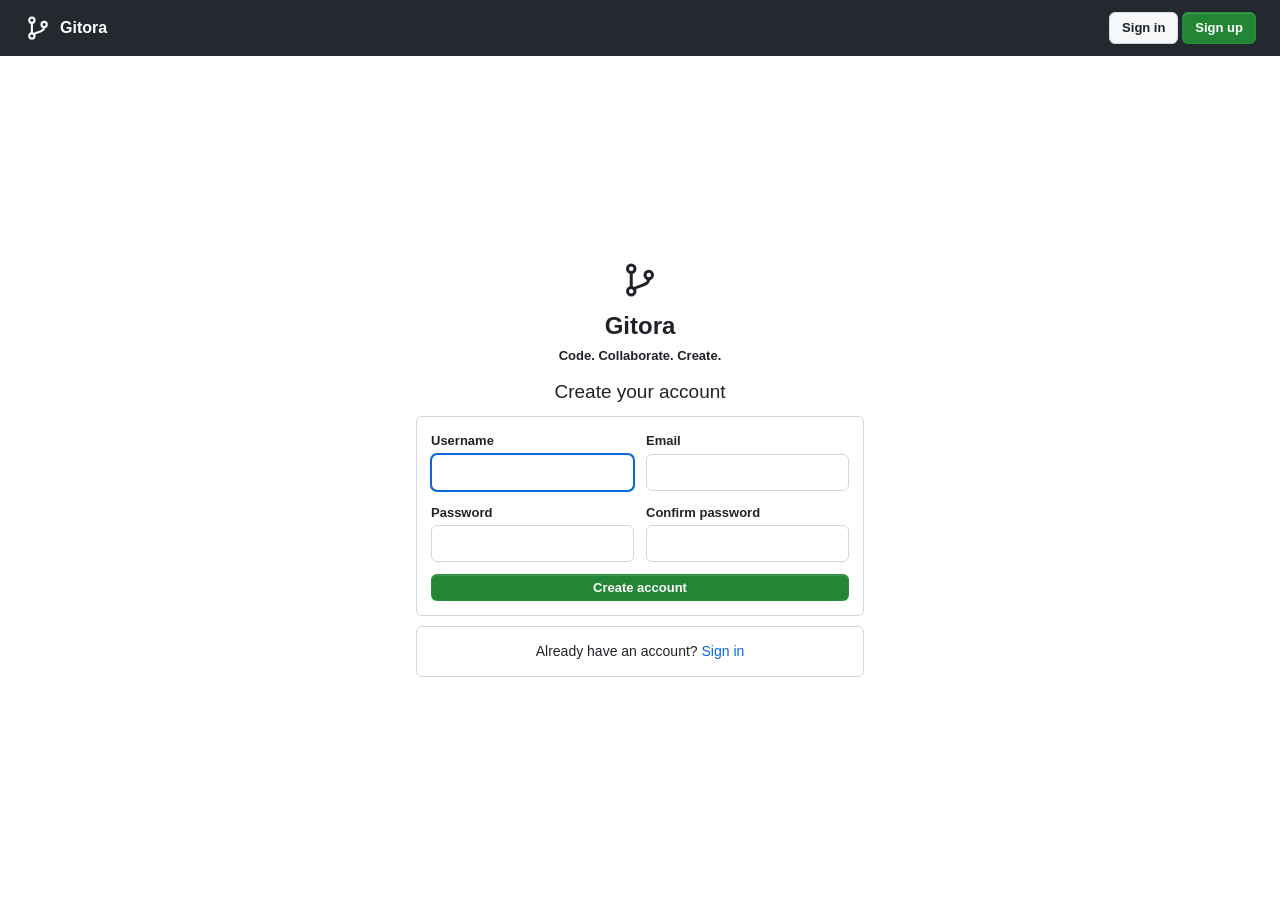
==== index.html @ b438820a "Initial commit - Gitora" ====
<!doctype html>
<html lang="en">
<head>
<meta charset="utf-8">
<meta name="viewport" content="width=device-width, initial-scale=1, viewport-fit=cover">
<meta name="theme-color" content="#010409">
<title>Gitora</title>
<style>
:root{--bg:#0d1117;--panel:#161b22;--border:#30363d;--text:#e6edf3;--muted:#8b949e;--link:#58a6ff;--green:#238636;--green2:#2ea043;--hdr:#010409;--danger:#f85149;--purple:#a371f7;--addbg:#2ea04326;--delbg:#f8514926;--kw:#ff7b72;--str:#a5d6ff;--num:#79c0ff;--tag:#7ee787}
@media (prefers-color-scheme: light){:root{--bg:#fff;--panel:#f6f8fa;--border:#d0d7de;--text:#1f2328;--muted:#656d76;--link:#0969da;--hdr:#24292f;--addbg:#dafbe1;--delbg:#ffebe9;--kw:#cf222e;--str:#0a3069;--num:#0550ae;--tag:#116329}}
*{box-sizing:border-box}
body{margin:0;background:var(--bg);color:var(--text);font:14px/1.5 -apple-system,BlinkMacSystemFont,"Segoe UI",Helvetica,Arial,sans-serif}
a{color:var(--link);text-decoration:none;cursor:pointer}a:hover{text-decoration:underline}
header{background:var(--hdr);padding:12px 24px;display:flex;align-items:center;gap:16px;color:#fff;flex-wrap:wrap}
header nav a{color:#fff;font-weight:600;margin-right:12px}
header #gs{background:transparent;border:1px solid #6e7681;border-radius:6px;padding:5px 10px;color:#fff;width:260px;font-size:13px}
.logo{display:flex;align-items:center;gap:8px;font-weight:700;font-size:16px;color:#fff}
.logo svg{width:28px;height:28px}
.sp{flex:1}
.wrap{max-width:1100px;margin:0 auto;padding:24px}
.repohead{background:var(--panel);border-bottom:1px solid var(--border);padding:16px 24px 0}
.title{display:flex;align-items:center;gap:8px;font-size:20px;flex-wrap:wrap}
.badge{border:1px solid var(--border);border-radius:2em;padding:0 8px;font-size:12px;color:var(--muted)}
.tabs{display:flex;gap:4px;margin-top:16px;overflow-x:auto}
.tabs a{color:var(--text);padding:8px 14px;border-bottom:2px solid transparent;white-space:nowrap}
.tabs a.on{border-color:#f78166;font-weight:600}
.tabs a:hover{background:#6e76811a;text-decoration:none;border-radius:6px 6px 0 0}
.count{background:#6e768133;border-radius:2em;padding:0 6px;font-size:12px;margin-left:4px}
.btn{display:inline-flex;gap:6px;align-items:center;background:var(--panel);border:1px solid var(--border);color:var(--text);border-radius:6px;padding:5px 12px;font-size:13px;font-weight:600;cursor:pointer;font-family:inherit}
.btn:hover{filter:brightness(1.2);text-decoration:none}
.btn.green{background:var(--green);border-color:#2ea04366;color:#fff}
.btn.green:hover{background:var(--green2);filter:none}
.btn.purple{background:#8957e5;color:#fff;border-color:#8957e5}
.btn.danger{color:var(--danger)}
input[type=text],input[type=password],textarea,select{width:100%;background:var(--bg);border:1px solid var(--border);color:var(--text);border-radius:6px;padding:6px 10px;font:inherit}
select{width:auto}
textarea{font:13px/1.5 ui-monospace,SFMono-Regular,Menlo,monospace;min-height:160px;resize:vertical}
label{display:block;font-weight:600;margin:14px 0 4px}
.hint,.mt{color:var(--muted);font-size:12px;font-weight:400}
.bar{display:flex;gap:8px;align-items:center;margin-bottom:16px;flex-wrap:wrap}
.box{border:1px solid var(--border);border-radius:6px;overflow:hidden;margin-bottom:16px}
.box>h3{margin:0;padding:10px 16px;background:var(--panel);border-bottom:1px solid var(--border);font-size:14px;display:flex;align-items:center;gap:8px;flex-wrap:wrap}
.commit{background:var(--panel);padding:10px 16px;display:flex;gap:10px;align-items:center;border-bottom:1px solid var(--border);font-size:13px}
.commit .msg{flex:1;color:var(--muted);overflow:hidden;text-overflow:ellipsis;white-space:nowrap}
.row{display:grid;grid-template-columns:24px 1fr 100px 100px;gap:8px;padding:8px 16px;border-bottom:1px solid var(--border);align-items:center}
.row:last-child{border:0}.row:hover{background:#6e76811a}
.row a{color:var(--text)}
.row .m,.row .t{color:var(--muted);font-size:13px;overflow:hidden;text-overflow:ellipsis;white-space:nowrap}.row .t{text-align:right}
.crumbs{font-size:16px;margin-bottom:12px;word-break:break-all}
.drop{border:2px dashed var(--border);border-radius:8px;padding:18px;text-align:center;color:var(--muted);margin-bottom:16px}
.drop.over{border-color:var(--link);background:#388bfd1a}
.grid{display:grid;grid-template-columns:repeat(auto-fill,minmax(300px,1fr));gap:16px}
.grid1{display:grid;gap:12px}
.card{border:1px solid var(--border);border-radius:8px;padding:16px;background:var(--panel)}
.card h4{margin:0 0 6px;font-size:16px}.card p{margin:0 0 8px;color:var(--muted)}
.two{display:grid;grid-template-columns:1fr 300px;gap:24px}
@media(max-width:860px){.two{grid-template-columns:1fr}}
aside h4{margin:0 0 8px;font-size:14px}
aside section{padding-bottom:16px;margin-bottom:16px;border-bottom:1px solid var(--border)}
aside p{margin:0 0 10px}
.meta{color:var(--muted);display:flex;gap:8px;margin:4px 0;word-break:break-all}
.topics{display:flex;gap:6px;flex-wrap:wrap;margin-bottom:8px}
.topics span{background:#388bfd26;color:var(--link);border-radius:2em;padding:2px 10px;font-size:12px}
.lang{display:flex;height:8px;border-radius:4px;overflow:hidden;margin:8px 0}
.dot{display:inline-block;width:10px;height:10px;border-radius:50%;margin-right:4px}
.md{padding:24px 32px;line-height:1.6;word-wrap:break-word}
.md.sm{padding:12px 16px}
.md h1,.md h2{border-bottom:1px solid var(--border);padding-bottom:6px}
.md h1:first-child,.md p:first-child{margin-top:0}
.md code{background:#6e768133;padding:2px 6px;border-radius:6px;font:85% ui-monospace,Menlo,monospace}
.md pre{background:var(--panel);padding:16px;border-radius:6px;overflow:auto}
.md pre code{background:none;padding:0;font-size:12px}
.md blockquote{margin:0;padding:0 1em;color:var(--muted);border-left:4px solid var(--border)}
.md img{max-width:100%}
.md table{border-collapse:collapse;margin:12px 0}
.md th,.md td{border:1px solid var(--border);padding:6px 13px}
.md th{background:var(--panel)}
.code{margin:0;overflow:auto;font:12px/1.6 ui-monospace,Menlo,monospace}
.code table{border-collapse:collapse;width:100%}
.code td{padding:0 10px;white-space:pre;vertical-align:top}
.code td.n{color:var(--muted);text-align:right;user-select:none;width:1%;border-right:1px solid var(--border)}
.tk-c{color:var(--muted);font-style:italic}.tk-s{color:var(--str)}.tk-n{color:var(--num)}.tk-k{color:var(--kw)}.tk-t{color:var(--tag)}
.empty{text-align:center;padding:40px 16px;color:var(--muted)}
.tabbar{display:flex;background:var(--panel);border-bottom:1px solid var(--border)}
.tabbar button{background:none;border:0;border-bottom:2px solid transparent;color:var(--text);padding:10px 16px;font:inherit;cursor:pointer}
.tabbar button.on{border-color:#f78166;font-weight:600}
#toast{position:fixed;bottom:20px;left:50%;transform:translateX(-50%);background:var(--green);color:#fff;padding:10px 18px;border-radius:8px;display:none;z-index:99}
.note{background:#d2992233;border:1px solid #d2992266;border-radius:6px;padding:10px 14px;margin-bottom:16px;font-size:13px}
.note.blue{background:#388bfd1a;border-color:#388bfd66}
.umenu{display:none;position:absolute;right:0;top:38px;background:var(--panel);border:1px solid var(--border);border-radius:8px;width:220px;z-index:9;box-shadow:0 8px 24px #0006;overflow:hidden;color:var(--text);font-size:13px}
.umenu.open{display:block}.umenu a{display:block;padding:7px 12px;color:var(--text)}.umenu a:hover{background:#6e76811a;text-decoration:none}
.menu{display:none;position:absolute;right:0;top:34px;background:var(--panel);border:1px solid var(--border);border-radius:8px;width:310px;padding:12px;z-index:5;box-shadow:0 8px 24px #0006}
.menu.open{display:block}
.profile{display:grid;grid-template-columns:280px 1fr;gap:32px}
@media(max-width:800px){.profile{grid-template-columns:1fr}}
.pside .big{width:260px;max-width:100%;margin-bottom:14px}
.pside h1{margin:0;font-size:24px;line-height:1.25}.pside .un{font-size:20px;color:var(--muted);font-weight:300;margin-bottom:12px}
.stats{display:flex;gap:16px;margin:14px 0;color:var(--muted);flex-wrap:wrap}.stats b{color:var(--text)}
.graph{display:grid;grid-template-rows:repeat(7,11px);grid-auto-flow:column;grid-auto-columns:11px;gap:3px;overflow-x:auto;padding:4px 0 8px}
.graph i,.legend i{width:11px;height:11px;border-radius:2px;background:#6e76811f;display:inline-block}
.l1{background:#0e4429!important}.l2{background:#006d32!important}.l3{background:#26a641!important}.l4{background:#39d353!important}
@media (prefers-color-scheme: light){.l1{background:#aceebb!important}.l2{background:#4ac26b!important}.l3{background:#2da44e!important}.l4{background:#116329!important}}
.legend{display:flex;gap:4px;align-items:center;justify-content:flex-end;color:var(--muted);font-size:12px}
.ir{display:flex;gap:12px;padding:10px 16px;border-bottom:1px solid var(--border);align-items:flex-start}
.ir:last-child{border:0}.ir:hover{background:#6e76811a}
.ir .tt{font-weight:600;color:var(--text)}
.label{display:inline-block;border:1px solid;border-radius:2em;padding:0 8px;font-size:12px;font-weight:600;margin-left:4px}
.state{display:inline-block;border-radius:2em;padding:2px 12px;color:#fff;font-weight:600;font-size:13px}
.state.open{background:#238636}.state.closed{background:#8957e5}.state.merged{background:#8957e5}.state.closed.pr{background:#da3633}
.num{color:var(--muted);font-weight:300}
.cmt{border:1px solid var(--border);border-radius:6px;margin-bottom:16px}
.cmt>.ch{background:var(--panel);padding:8px 16px;border-bottom:1px solid var(--border);color:var(--muted);border-radius:6px 6px 0 0}
.cmt>.ch b{color:var(--text)}
.diff{width:100%;border-collapse:collapse;font:12px/1.5 ui-monospace,Menlo,monospace}
.diff td{padding:0 10px;white-space:pre-wrap;word-break:break-all;vertical-align:top}
.diff td.n{width:1%;color:var(--muted);user-select:none}
.diff tr.da{background:var(--addbg)}.diff tr.dr{background:var(--delbg)}
.diff tr.dc td{color:var(--muted);background:var(--panel);text-align:center}
.merge{border:1px solid #2ea04366;border-radius:6px;padding:16px;margin-bottom:16px}
.merge.done{border-color:#8957e566}
.feed{display:flex;gap:10px;margin-bottom:12px;font-size:13px}
.ov{position:fixed;inset:0;background:#0009;z-index:50;display:flex;justify-content:center;padding-top:12vh}
.dlg{background:var(--panel);border:1px solid var(--border);border-radius:10px;width:min(560px,92vw);max-height:60vh;overflow:auto;padding:12px;align-self:flex-start}
.dlg a{display:block;padding:6px 10px;border-radius:6px;color:var(--text)}.dlg a:hover{background:#6e76811a;text-decoration:none}
mark{background:#bb800966;color:inherit;border-radius:2px}
kbd{border:1px solid var(--border);border-bottom-width:2px;border-radius:4px;padding:0 5px;font-size:11px}
.auth{max-width:340px;margin:40px auto;padding:0 16px}.auth h2{text-align:center;font-weight:300}body.out .ah{display:none}

/* ================= responsive: desktop + tablet + mobile ================= */
html{-webkit-text-size-adjust:100%;text-size-adjust:100%}
body{overflow-x:hidden;-webkit-tap-highlight-color:transparent}
img,svg,video{max-width:100%}
.grid{grid-template-columns:repeat(auto-fill,minmax(min(300px,100%),1fr))}
.md table{display:block;max-width:100%;overflow-x:auto}
.md pre{max-width:100%}
.menu{z-index:40}
header{padding-left:max(24px,env(safe-area-inset-left));padding-right:max(24px,env(safe-area-inset-right));padding-top:max(12px,env(safe-area-inset-top))}
#bnav{display:none}

/* desktop: sticky header, comfortable wide layout */
@media(min-width:861px){
  header{position:sticky;top:0;z-index:20}
}

/* tablet */
@media(max-width:900px){
  header{padding-left:max(16px,env(safe-area-inset-left));padding-right:max(16px,env(safe-area-inset-right));gap:12px}
  header #gs{width:200px}
  .wrap{padding:20px 16px}
  .repohead{padding:14px 16px 0}
  .md{padding:18px 20px}
  .row{grid-template-columns:24px 1fr 90px 80px}
}

/* mobile */
@media(max-width:700px){
  body{font-size:15px;padding-bottom:calc(64px + env(safe-area-inset-bottom))}
  body.out{padding-bottom:0}

  /* header: logo + avatar on top, full-width search below; nav moves to bottom bar */
  header{padding:max(10px,env(safe-area-inset-top)) 12px 10px;gap:10px}
  header .logo{order:1;font-size:15px}
  header .sp{order:2}
  header #hdr{order:3}
  header #gs{order:4;width:100%;flex:1 1 100%;padding:8px 12px;font-size:16px}
  header nav.ah,header a.btn.green.ah{display:none}
  .umenu{position:fixed;top:52px;right:8px;width:min(260px,calc(100vw - 16px))}
  .umenu a{padding:12px 14px}

  /* bottom navigation */
  #bnav{display:flex;position:fixed;left:0;right:0;bottom:0;z-index:30;background:var(--panel);border-top:1px solid var(--border);padding-bottom:env(safe-area-inset-bottom)}
  body.out #bnav{display:none!important}
  #bnav a{flex:1;display:flex;flex-direction:column;align-items:center;gap:1px;padding:8px 2px 7px;font-size:11px;color:var(--muted);text-decoration:none}
  #bnav a span{font-size:19px;line-height:1.1;filter:grayscale(1);opacity:.75}
  #bnav a.on{color:var(--link);font-weight:600}
  #bnav a.on span{filter:none;opacity:1}

  .wrap{padding:14px 12px}
  h2{font-size:20px}

  /* repo header */
  .repohead{padding:12px 12px 0}
  .title{font-size:17px;gap:6px}
  .title .sp{flex:1 1 100%;height:0}
  .title .btn{flex:1;justify-content:center}
  .tabs{margin-top:12px;gap:0;scrollbar-width:none;-webkit-overflow-scrolling:touch;margin-left:-12px;margin-right:-12px;padding:0 6px}
  .tabs::-webkit-scrollbar{display:none}
  .tabs a{padding:10px 12px}

  /* controls: bigger touch targets, no iOS zoom on focus */
  input[type=text],input[type=password],textarea,select{font-size:16px;padding:9px 12px}
  input[type=text],input[type=password]{width:100%!important}
  textarea{min-height:140px}
  select{max-width:100%}
  .btn{padding:8px 14px;min-height:38px;justify-content:center}
  .bar{gap:8px}
  .bar .sp{display:none}
  .bar>.btn,.bar>a.btn{flex:0 0 auto}
  .bar>input[type=text]{flex:1 1 100%;min-width:0!important}
  .box>h3{padding:10px 12px}
  .box>h3 .btn{padding:6px 10px;min-height:34px}
  input[type=checkbox]{width:18px;height:18px}
  label.btn input{display:none}

  /* file list: name + age only */
  .row{grid-template-columns:24px 1fr auto;padding:11px 12px}
  .row .m{display:none}
  .row>span:empty{display:none}
  .commit{flex-wrap:wrap;padding:10px 12px;gap:6px 10px}
  .commit .msg{flex:1 1 40%;min-width:0}
  .ir{padding:12px;flex-wrap:wrap}
  .ir>div{min-width:0;flex:1 1 200px}

  /* clone menu as a bottom sheet */
  .menu{position:fixed;left:12px;right:12px;top:auto;bottom:calc(70px + env(safe-area-inset-bottom));width:auto;padding:14px}
  #drop b+*{}
  .drop{padding:14px;font-size:13px}
  .drop .btn{margin:4px!important}
  kbd{display:none}
  #gtf{display:none}

  /* markdown & code */
  .md{padding:14px}
  .md.sm{padding:10px 12px}
  .md h1{font-size:1.5em}
  .md th,.md td{padding:5px 9px}
  .code{font-size:11.5px}
  .code td{padding:0 8px}
  .diff{font-size:11px}

  /* profile */
  .profile{gap:20px}
  .pside{display:grid;grid-template-columns:96px 1fr;gap:4px 16px;align-items:center}
  .pside .big{grid-row:span 2;width:96px;margin:0}
  .pside .big img,.pside .big div{width:100%!important;height:auto!important;aspect-ratio:1;font-size:40px!important}
  .pside>*:not(.big){grid-column:1 / -1}
  .pside>h1{grid-column:2;font-size:20px}
  .pside>.un{grid-column:2;font-size:16px;margin:0}
  .stats{gap:12px}

  /* dialogs, toast, auth */
  .ov{padding-top:6vh}
  .dlg{width:94vw;max-height:70vh}
  #toast{bottom:calc(76px + env(safe-area-inset-bottom));max-width:90vw;text-align:center}
  body.out #toast{bottom:20px}
  .auth{margin:24px auto}
  .merge,.note{padding:12px}
  .card{padding:14px}
  .two{gap:16px}
}

/* very small phones */
@media(max-width:380px){
  .logo svg{width:24px;height:24px}
  #bnav a{font-size:10px}
  .title .btn{font-size:12px;padding:6px 8px}
}

/* touch devices: remove hover-only tints that stick after tap */
@media(hover:none){
  .row:hover,.ir:hover,.tabs a:hover,.umenu a:hover,.dlg a:hover{background:none}
}
@media(prefers-reduced-motion:reduce){*{scroll-behavior:auto!important}}

/* ================= GitHub-style polish ================= */
:root{color-scheme:dark light}
:root[data-theme=dark]{--bg:#0d1117;--panel:#161b22;--border:#30363d;--text:#e6edf3;--muted:#8b949e;--link:#58a6ff;--hdr:#010409;--addbg:#2ea04326;--delbg:#f8514926;--kw:#ff7b72;--str:#a5d6ff;--num:#79c0ff;--tag:#7ee787;color-scheme:dark}
:root[data-theme=light]{--bg:#fff;--panel:#f6f8fa;--border:#d0d7de;--text:#1f2328;--muted:#656d76;--link:#0969da;--hdr:#24292f;--addbg:#dafbe1;--delbg:#ffebe9;--kw:#cf222e;--str:#0a3069;--num:#0550ae;--tag:#116329;color-scheme:light}
:root[data-theme=light] .l1{background:#aceebb!important}:root[data-theme=light] .l2{background:#4ac26b!important}:root[data-theme=light] .l3{background:#2da44e!important}:root[data-theme=light] .l4{background:#116329!important}
*{scrollbar-color:#6e768166 transparent}::selection{background:#388bfd55}
@keyframes fi{from{opacity:0}}
#app{animation:fi .2s ease}
input:focus,textarea:focus,select:focus{outline:2px solid var(--link);outline-offset:-1px;border-color:var(--link)}
header #gs:focus{background:var(--bg)}
.btn{box-shadow:0 1px 0 #01040920;transition:background .12s,border-color .12s}
.btn:hover{border-color:#8b949e}
.btn.green{box-shadow:inset 0 1px 0 #ffffff26}
.card{transition:border-color .15s,transform .15s}.card:hover{border-color:#8b949e}
.oi{display:inline-flex;vertical-align:-3px;margin-right:2px}
.oi svg{width:16px;height:16px;fill:none;stroke:currentColor;stroke-width:1.5;stroke-linecap:round;stroke-linejoin:round}
.oi.f{color:#54aeff}.oi.y{color:#e3b341}.oi.d{color:var(--muted)}
.tabs a{display:inline-flex;align-items:center;gap:6px}.tabs a .oi{color:var(--muted)}
.title{font-size:20px}.title>a:nth-of-type(2){font-weight:600}
#brsel{background:var(--panel);font-weight:600;border-radius:6px;padding:5px 8px;cursor:pointer}
.row .oi,.box>h3 .oi{color:var(--muted)}.row .oi.f{color:#54aeff}
.commit .oi{color:var(--muted)}
.dlg input{margin-bottom:6px}.dlg a.sel{background:#388bfd26;outline:1px solid #388bfd66}
.dlg h4{margin:6px 10px 10px}.dlg kbd{margin-right:8px}.dlg .kr{display:flex;justify-content:space-between;padding:5px 10px}
footer{display:flex;gap:16px;flex-wrap:wrap;align-items:center;max-width:1280px;margin:32px auto 0;padding:24px;border-top:1px solid var(--border);color:var(--muted);font-size:12px}
footer .sp{flex:1}body.out footer{display:none}
@media(min-width:701px){.row{grid-template-columns:20px minmax(120px,260px) 1fr 100px}.row .m{text-align:left}}
@media(max-width:700px){footer{padding:20px 12px;margin-top:16px}}

.logo .lt{display:flex;flex-direction:column;line-height:1.15}.logo .lt small{font-size:9px;line-height:1.2;font-weight:500;color:#9da7b3;letter-spacing:.2px}
.brand{text-align:center;margin-bottom:8px}.brand .bm svg{width:56px;height:56px;color:var(--text)}
.brand .bn{font-size:28px;font-weight:700;margin-top:4px}.brand .bt{font-size:15px;font-weight:600;margin-top:2px}.brand .bs{font-size:12px;color:var(--muted);margin-top:2px}
@media(max-width:700px){.logo .lt small{display:none}}

/* ===== compact sign in / sign up: fits one screen, no scrollbar ===== */
html:has(body.out){scrollbar-width:none}html:has(body.out)::-webkit-scrollbar{display:none}
.auth{max-width:380px;margin:0 auto;padding:6px 16px;min-height:calc(100dvh - 64px);display:flex;flex-direction:column;justify-content:center}
.auth .brand{margin-bottom:4px}.auth .brand .bm svg{width:40px;height:40px}.auth .brand .bn{font-size:24px;margin-top:2px}.auth .brand .bt{font-size:13px}
.auth h2{font-size:19px;margin:8px 0 10px}
.auth .box{padding:14px!important;margin-bottom:10px}
.auth label{margin:8px 0 3px;font-size:13px}
.auth input{padding:7px 10px}
@media(min-width:460px){
  .auth:has(#ac){max-width:480px}
  .auth .box:has(#ac){display:grid;grid-template-columns:1fr 1fr;column-gap:12px}
  .auth .box:has(#ac) label{margin:0 0 3px!important}.auth .box:has(#ac) input{margin-bottom:12px}
  .auth .box:has(#ac)>:nth-child(1){grid-area:1/1}.auth .box:has(#ac)>:nth-child(2){grid-area:2/1}
  .auth .box:has(#ac)>:nth-child(3){grid-area:1/2}.auth .box:has(#ac)>:nth-child(4){grid-area:2/2}
  .auth .box:has(#ac)>:nth-child(5){grid-area:3/1}.auth .box:has(#ac)>:nth-child(6){grid-area:4/1}
  .auth .box:has(#ac)>:nth-child(7){grid-area:3/2}.auth .box:has(#ac)>:nth-child(8){grid-area:4/2}
  .auth .box:has(#ac)>:nth-child(9){grid-area:5/1/auto/-1;margin:0!important}
}
@media(max-height:620px){.auth .brand .bm,.auth .brand .bt{display:none}.auth h2{margin:4px 0 8px}}
</style>
</head>
<body>
<header>
  <a class="logo" href="#/">
    <svg viewBox="0 0 32 32" fill="none" stroke="#fff" stroke-width="2.4" stroke-linecap="round" stroke-linejoin="round"><circle cx="9" cy="7" r="3"/><circle cx="9" cy="25" r="3"/><circle cx="23" cy="12" r="3"/><path d="M9 10v12M23 15c0 5-6 5-12 8"/></svg>
    <span class="lt"><b>Gitora</b></span>
  </a>
  <input class="ah" id="gs" placeholder="Search repos, code, issues…  ( / )">
  <nav class="ah"><a href="#/">Dashboard</a><a href="#/explore">Explore</a></nav>
  <span class="sp"></span>
  <a class="btn green ah" href="#/new">+ New</a>
  <div id="hdr"></div>
</header>
<div id="app"></div>
<nav id="bnav" class="ah" aria-label="Main">
  <a href="#/" data-k="#/"><span>🏠</span>Home</a>
  <a href="#/explore" data-k="#/explore"><span>🧭</span>Explore</a>
  <a href="#/new" data-k="#/new"><span>➕</span>New</a>
  <a href="#/stars" data-k="#/stars"><span>⭐</span>Stars</a>
  <a href="#/gists" data-k="#/gists"><span>📋</span>Gists</a>
</nav>
<footer class="ah"><span><b>Gitora</b> © 2026 · Code. Collaborate. Create.</span><a href="#/explore">Explore</a><a href="#/gists">Gists</a><a href="#" id="kh">Shortcuts</a><span class="sp"></span><span>Data is stored locally in this browser</span></footer>
<div id="toast"></div>
<div id="modal"></div>

<script>
/* ================= storage ================= */
let store={accounts:{},session:null},db={repos:{},profile:null},idb=null,ctx=null;
function openDB(){return new Promise(res=>{try{const r=indexedDB.open("codeharbor",1);r.onupgradeneeded=()=>r.result.createObjectStore("kv");r.onsuccess=()=>{idb=r.result;res()};r.onerror=()=>res()}catch(e){res()}})}
function load(){return new Promise(res=>{if(!idb)return res();try{const q=idb.transaction("kv").objectStore("kv").get("state");q.onsuccess=()=>{const s=q.result;if(s){if(s.accounts)store=s;else if(s.profile){store.accounts[s.profile.username]={profile:s.profile,repos:s.repos||{},gists:[]};store.session=s.profile.username}}res()};q.onerror=()=>res()}catch(e){res()}})}
function save(){if(!idb)return;try{idb.transaction("kv","readwrite").objectStore("kv").put(store,"state")}catch(e){}}
const rid=()=>Math.random().toString(36).slice(2,9);
function migrate(){
  db.repos=db.repos||{};
  for(const r of Object.values(db.repos)){
    if(!r.branches){r.branches={main:{files:r.files||{},commits:r.commits||[]}};delete r.files;delete r.commits;r.default="main"}
    r.issues=r.issues||[];r.nextNum=r.nextNum||1;r.topics=r.topics||[];r.releases=r.releases||[];r.license=r.license||"";r.starred=!!r.starred;r.private=!!r.private;r.watching=!!r.watching;
    for(const b of Object.values(r.branches))for(const c of b.commits)c.id=c.id||rid();}}

/* ================= utils ================= */
const $=s=>document.querySelector(s);
const esc=s=>String(s).replace(/[&<>"']/g,c=>({"&":"&amp;","<":"&lt;",">":"&gt;",'"':"&quot;","'":"&#39;"}[c]));
function ago(t){const s=(Date.now()-t)/1000;if(s<60)return"just now";const m=s/60;if(m<60)return Math.floor(m)+" min ago";const h=m/60;if(h<24)return Math.floor(h)+" hours ago";const d=h/24;if(d<30)return Math.floor(d)+" days ago";return new Date(t).toLocaleDateString()}
function size(n){return n<1024?n+" B":n<1048576?(n/1024).toFixed(1)+" KB":(n/1048576).toFixed(1)+" MB"}
function toast(m){const t=$("#toast");t.textContent=m;t.style.display="block";clearTimeout(toast.h);toast.h=setTimeout(()=>t.style.display="none",2200)}
const isMD=p=>/\.(md|markdown)$/i.test(p);
const R=n=>db.repos[n];
const qs=o=>{const p=new URLSearchParams();for(const k in o)if(o[k])p.set(k,o[k]);const s=p.toString();return s?"?"+s:""};
const L={tree:(n,b,d)=>`#/r/${n}/tree/${b}/${encodeURIComponent(d||"")}`,blob:(n,b,p)=>`#/r/${n}/blob/${b}/${encodeURIComponent(p)}`,edit:(n,b,p)=>`#/r/${n}/edit/${b}/${encodeURIComponent(p)}`,add:(n,b,d,f)=>`#/r/${n}/new/${b}/${encodeURIComponent(d||"")}${f?"?f="+f:""}`};
function commit(r,br,msg){r.branches[br].commits.unshift({id:rid(),msg:msg||"Update files",time:Date.now()});for(const f of Object.values(r.branches[br].files))if(Date.now()-(f.updated||0)<5000)f.msg=msg||"Update files";r.updated=Date.now();save()}
function dl(blob,name){const a=document.createElement("a");a.href=URL.createObjectURL(blob);a.download=name;a.click()}
const sizeOf=f=>f.size||(f.content||"").length;

/* ================= encoding / binary ================= */
const MIMES={png:"image/png",jpg:"image/jpeg",jpeg:"image/jpeg",gif:"image/gif",webp:"image/webp",svg:"image/svg+xml",ico:"image/x-icon",bmp:"image/bmp",avif:"image/avif"};
const extOf=p=>(p.split(".").pop()||"").toLowerCase();
const extMime=p=>MIMES[extOf(p)]||"";
function detect(u8){
  if(!u8.length)return{text:true,str:""};
  try{if(u8[0]==0xFF&&u8[1]==0xFE)return{text:true,str:new TextDecoder("utf-16le").decode(u8.subarray(2))};
  if(u8[0]==0xFE&&u8[1]==0xFF)return{text:true,str:new TextDecoder("utf-16be").decode(u8.subarray(2))}}catch(e){}
  const head=u8.subarray(0,8000);let nul=0,ctl=0;
  for(const b of head){if(b===0)nul++;else if(b<9||(b>13&&b<32&&b!==27))ctl++}
  if(nul===0&&ctl/head.length<0.02){try{return{text:true,str:new TextDecoder("utf-8",{fatal:true}).decode(u8)}}catch(e){return{text:true,str:new TextDecoder("windows-1252").decode(u8)}}}
  return{text:false}}
function fromDataURL(u){try{const b=atob(u.slice(u.indexOf(",")+1));const a=new Uint8Array(b.length);for(let i=0;i<b.length;i++)a[i]=b.charCodeAt(i);return a}catch(e){return new Uint8Array()}}
function hexdump(u8){const n=Math.min(u8.length,512);let o="";for(let i=0;i<n;i+=16){const c=u8.subarray(i,Math.min(i+16,n));o+=i.toString(16).padStart(6,"0")+"  "+[...c].map(b=>b.toString(16).padStart(2,"0")).join(" ").padEnd(48)+" "+[...c].map(b=>b>=32&&b<127?String.fromCharCode(b):".").join("")+"\n"}return esc(o)+(u8.length>n?"\n… "+(u8.length-n)+" more bytes":"")}
async function readFile(f,path){
  const buf=await f.arrayBuffer(),u8=new Uint8Array(buf),d=detect(u8);
  if(d.text)return{path,text:true,content:d.str,size:f.size,mime:f.type,updated:Date.now()};
  const mime=f.type||extMime(path)||"application/octet-stream";
  const data=await new Promise(r=>{const fr=new FileReader();fr.onload=()=>r(fr.result);fr.readAsDataURL(new Blob([buf],{type:mime}))});
  return{path,text:false,content:data,size:f.size,mime,updated:Date.now()}}

/* ================= markdown ================= */
function inline(s,rn){
  s=esc(s);
  s=s.replace(/!\[([^\]]*)\]\(([^)\s]+)\)/g,'<img alt="$1" src="$2">');
  s=s.replace(/\[([^\]]+)\]\(([^)\s]+)\)/g,(m,t,u)=>/^(https?:|mailto:|#)/.test(u)?`<a href="${u}" target="_blank" rel="noopener">${t}</a>`:t);
  s=s.replace(/`([^`]+)`/g,"<code>$1</code>");
  s=s.replace(/\*\*([^*]+)\*\*/g,"<b>$1</b>").replace(/(^|[^*])\*([^*]+)\*/g,"$1<i>$2</i>").replace(/~~([^~]+)~~/g,"<s>$1</s>");
  if(rn)s=s.replace(/(^|\s)#(\d+)\b/g,(m,a,n)=>`${a}<a href="#/r/${rn}/issues/${n}">#${n}</a>`);
  return s}
function md(src,rn){
  const lines=String(src).replace(/\r/g,"").split("\n");let out="",i=0,list=null;
  const close=()=>{if(list){out+=`</${list}>`;list=null}};
  const cells=r=>r.trim().replace(/^\||\|$/g,"").split("|").map(c=>c.trim());
  while(i<lines.length){
    const l=lines[i];let m;
    if(/^```/.test(l)){close();const b=[];i++;while(i<lines.length&&!/^```/.test(lines[i]))b.push(lines[i++]);i++;out+=`<pre><code>${esc(b.join("\n"))}</code></pre>`;continue}
    if(l.includes("|")&&i+1<lines.length&&/^\s*\|?\s*:?-{2,}:?\s*(\|\s*:?-{2,}:?\s*)*\|?\s*$/.test(lines[i+1])){
      close();const h=cells(l);i+=2;const rows=[];while(i<lines.length&&lines[i].includes("|"))rows.push(cells(lines[i++]));
      out+=`<table><thead><tr>${h.map(c=>`<th>${inline(c,rn)}</th>`).join("")}</tr></thead><tbody>${rows.map(r=>`<tr>${r.map(c=>`<td>${inline(c,rn)}</td>`).join("")}</tr>`).join("")}</tbody></table>`;continue}
    if(m=l.match(/^(#{1,6})\s+(.*)/)){close();out+=`<h${m[1].length}>${inline(m[2],rn)}</h${m[1].length}>`}
    else if(/^\s*([-*_])\1\1+\s*$/.test(l)){close();out+="<hr>"}
    else if(m=l.match(/^\s*[-*+]\s+(.*)/)){if(list!="ul"){close();out+='<ul style="padding-left:1.4em">';list="ul"}
      let t=m[1],cb="";const tm=t.match(/^\[( |x|X)\]\s+(.*)/);if(tm){cb=`<input type="checkbox" disabled ${tm[1]!=" "?"checked":""}> `;t=tm[2]}
      out+=`<li${cb?' style="list-style:none;margin-left:-1.2em"':""}>${cb}${inline(t,rn)}</li>`}
    else if(m=l.match(/^\s*\d+\.\s+(.*)/)){if(list!="ol"){close();out+="<ol>";list="ol"}out+=`<li>${inline(m[1],rn)}</li>`}
    else if(m=l.match(/^>\s?(.*)/)){close();out+=`<blockquote>${inline(m[1],rn)}</blockquote>`}
    else if(!l.trim()){close()}
    else{close();const p=[l];while(i+1<lines.length&&lines[i+1].trim()&&!/^(#|```|>|\s*[-*+]\s|\s*\d+\.\s)/.test(lines[i+1])&&!lines[i+1].includes("|"))p.push(lines[++i]);out+=`<p>${inline(p.join(" "),rn)}</p>`}
    i++}
  close();return out}
function mdBox(id,val,ph,h){
  return `<div class="box" style="margin:0"><div class="tabbar"><button type="button" class="on" data-t="${id}w">Write</button><button type="button" data-t="${id}p">Preview</button></div>
  <textarea id="${id}" placeholder="${esc(ph||"")}" spellcheck="false" style="border:0;border-radius:0;min-height:${h||160}px">${esc(val||"")}</textarea><div id="${id}pv" class="md" style="display:none"></div></div>`}
function bindMd(id,rn){
  const w=document.querySelector(`[data-t="${id}w"]`),p=document.querySelector(`[data-t="${id}p"]`);
  w.onclick=()=>{$("#"+id).style.display="";$("#"+id+"pv").style.display="none";w.classList.add("on");p.classList.remove("on")};
  p.onclick=()=>{$("#"+id).style.display="none";const v=$("#"+id+"pv");v.style.display="";v.innerHTML=md($("#"+id).value,rn)||"<i>Nothing to preview</i>";p.classList.add("on");w.classList.remove("on")}}

/* ================= syntax highlighting ================= */
const KWJS="const|let|var|function|return|if|else|for|while|do|class|new|import|export|from|async|await|try|catch|finally|throw|switch|case|break|continue|this|typeof|instanceof|null|true|false|undefined|default|extends|static|of|in|void|public|private|protected|interface|type|enum|package|func|fn|struct|impl|use|mut|pub|int|string|bool|float|double|char|long|byte|namespace|using|echo";
const KWPY="def|class|return|if|elif|else|for|while|import|from|as|with|try|except|finally|raise|lambda|None|True|False|and|or|not|in|is|pass|yield|self|global|break|continue|async|await|then|fi|do|done|esac|function|export";
const mk=(re,kw)=>new RegExp(re.source.replace("KWX",kw),"g");
const HL={
 js:{re:mk(/(\/\/[^\n]*|\/\*[\s\S]*?\*\/)|("(?:\\.|[^"\\\n])*"|'(?:\\.|[^'\\\n])*'|`(?:\\.|[^`\\])*`)|\b(\d+\.?\d*)\b|\b(KWX)\b/,KWJS),cls:[0,"c","s","n","k"]},
 py:{re:mk(/(#[^\n]*)|("""[\s\S]*?"""|'''[\s\S]*?'''|"(?:\\.|[^"\\\n])*"|'(?:\\.|[^'\\\n])*')|\b(\d+\.?\d*)\b|\b(KWX)\b/,KWPY),cls:[0,"c","s","n","k"]},
 css:{re:/(\/\*[\s\S]*?\*\/)|("(?:\\.|[^"\\\n])*"|'(?:\\.|[^'\\\n])*')|(#[0-9a-fA-F]{3,8}\b|\b\d+\.?\d*(?:px|em|rem|%|vh|vw|s|ms)?\b)|(@[\w-]+)/g,cls:[0,"c","s","n","k"]},
 html:{re:/(<!--[\s\S]*?-->)|(<\/?[\w!][^>]*>)/g,cls:[0,"c","t"]},
 json:{re:/("(?:\\.|[^"\\\n])*")|(\b-?\d+\.?\d*(?:[eE][+-]?\d+)?\b)|\b(true|false|null)\b/g,cls:[0,"s","n","k"]}};
const FAM={js:"js ts jsx tsx mjs java c cpp h cs go rs php kt swift scala dart",py:"py rb sh bash yml yaml toml r pl",css:"css scss less",html:"html htm xml svg vue",json:"json"};
function langOf(p){const e=extOf(p);for(const k in FAM)if(FAM[k].split(" ").includes(e))return k;return null}
function highlight(text,path){
  const lines=[""];
  const push=(cls,t)=>t.split("\n").forEach((pt,i)=>{if(i>0)lines.push("");if(pt)lines[lines.length-1]+=cls?`<span class="tk-${cls}">${esc(pt)}</span>`:esc(pt)});
  const fam=text.length<200000?langOf(path):null,cfg=fam&&HL[fam];
  if(!cfg){push(null,text);return lines}
  cfg.re.lastIndex=0;let m,last=0;
  while((m=cfg.re.exec(text))){
    if(m[0]===""){cfg.re.lastIndex++;continue}
    if(m.index>last)push(null,text.slice(last,m.index));
    let g=1;while(g<m.length&&m[g]===undefined)g++;
    push(cfg.cls[g],m[0]);last=m.index+m[0].length}
  if(last<text.length)push(null,text.slice(last));
  return lines}

/* ================= languages ================= */
const LANGS={js:["JavaScript","#f1e05a"],mjs:["JavaScript","#f1e05a"],jsx:["JavaScript","#f1e05a"],ts:["TypeScript","#3178c6"],tsx:["TypeScript","#3178c6"],py:["Python","#3572A5"],html:["HTML","#e34c26"],htm:["HTML","#e34c26"],css:["CSS","#563d7c"],scss:["CSS","#563d7c"],json:["JSON","#8d8d8d"],java:["Java","#b07219"],c:["C","#555555"],cpp:["C++","#f34b7d"],go:["Go","#00ADD8"],rs:["Rust","#dea584"],rb:["Ruby","#701516"],php:["PHP","#4F5D95"],sh:["Shell","#89e051"],md:["Markdown","#083fa1"],kt:["Kotlin","#A97BFF"],swift:["Swift","#F05138"],cs:["C#","#178600"]};
function langStats(files){const m={};for(const [p,f] of Object.entries(files)){const l=LANGS[extOf(p)];if(!l||!f.text)continue;m[l[0]]=m[l[0]]||{name:l[0],c:l[1],v:0};m[l[0]].v+=sizeOf(f)}return Object.values(m).sort((a,b)=>b.v-a.v)}
function topLang(r){const l=langStats(r.branches[r.default].files)[0];return l?`<span class="dot" style="background:${l.c}"></span>${l.name} `:""}

/* ================= zip ================= */
const CRC=(()=>{const t=new Uint32Array(256);for(let n=0;n<256;n++){let c=n;for(let k=0;k<8;k++)c=c&1?0xEDB88320^(c>>>1):c>>>1;t[n]=c>>>0}return t})();
function crc32(u){let c=0xFFFFFFFF;for(let i=0;i<u.length;i++)c=CRC[(c^u[i])&255]^(c>>>8);return(c^0xFFFFFFFF)>>>0}
function makeZip(entries){
  const enc=new TextEncoder(),parts=[],central=[];let off=0;
  const d=new Date(),time=(d.getHours()<<11)|(d.getMinutes()<<5)|(d.getSeconds()>>1),date=((d.getFullYear()-1980)<<9)|((d.getMonth()+1)<<5)|d.getDate();
  for(const e of entries){
    const nm=enc.encode(e.name),crc=crc32(e.data),sz=e.data.length;
    const lh=new DataView(new ArrayBuffer(30));
    lh.setUint32(0,0x04034b50,true);lh.setUint16(4,20,true);lh.setUint16(6,0x0800,true);lh.setUint16(10,time,true);lh.setUint16(12,date,true);lh.setUint32(14,crc,true);lh.setUint32(18,sz,true);lh.setUint32(22,sz,true);lh.setUint16(26,nm.length,true);
    parts.push(new Uint8Array(lh.buffer),nm,e.data);
    const ch=new DataView(new ArrayBuffer(46));
    ch.setUint32(0,0x02014b50,true);ch.setUint16(4,20,true);ch.setUint16(6,20,true);ch.setUint16(8,0x0800,true);ch.setUint16(12,time,true);ch.setUint16(14,date,true);ch.setUint32(16,crc,true);ch.setUint32(20,sz,true);ch.setUint32(24,sz,true);ch.setUint16(28,nm.length,true);ch.setUint32(42,off,true);
    central.push(new Uint8Array(ch.buffer),nm);off+=30+nm.length+sz}
  let cs=0;for(const c of central)cs+=c.length;
  const end=new DataView(new ArrayBuffer(22));
  end.setUint32(0,0x06054b50,true);end.setUint16(8,entries.length,true);end.setUint16(10,entries.length,true);end.setUint32(12,cs,true);end.setUint32(16,off,true);
  return new Blob([...parts,...central,new Uint8Array(end.buffer)],{type:"application/zip"})}
function downloadZip(n,br){
  const r=R(n),enc=new TextEncoder(),es=[];
  for(const [p,f] of Object.entries(r.branches[br].files))es.push({name:`${n}-${br}/${p}`,data:f.text?enc.encode(f.content):fromDataURL(f.content)});
  if(!es.length)return toast("Nothing to download");
  dl(makeZip(es),`${n}-${br}.zip`)}

/* ================= diff ================= */
function lineDiff(a,b){
  const n=a.length,m=b.length;
  if(n*m>3e6)return[...a.map(x=>["-",x]),...b.map(x=>["+",x])];
  const dp=[];for(let i=0;i<=n;i++)dp.push(new Uint32Array(m+1));
  for(let i=n-1;i>=0;i--)for(let j=m-1;j>=0;j--)dp[i][j]=a[i]===b[j]?dp[i+1][j+1]+1:Math.max(dp[i+1][j],dp[i][j+1]);
  const out=[];let i=0,j=0;
  while(i<n&&j<m){if(a[i]===b[j]){out.push([" ",a[i]]);i++;j++}else if(dp[i+1][j]>=dp[i][j+1])out.push(["-",a[i++]]);else out.push(["+",b[j++]])}
  while(i<n)out.push(["-",a[i++]]);while(j<m)out.push(["+",b[j++]]);return out}
function branchDiff(r,base,head){
  if(!r.branches[base]||!r.branches[head])return[];
  const B=r.branches[base].files,H=r.branches[head].files,out=[];
  for(const p of Object.keys(H)){if(!B[p])out.push({p,t:"added"});else if(B[p].content!==H[p].content)out.push({p,t:"modified"})}
  for(const p of Object.keys(B))if(!H[p])out.push({p,t:"deleted"});
  return out.sort((x,y)=>x.p.localeCompare(y.p))}
function diffHTML(r,base,head,d){
  const B=r.branches[base].files,H=r.branches[head].files;
  const row=o=>`<tr class="d${o[0]=="+"?"a":o[0]=="-"?"r":""}"><td class="n">${o[0]}</td><td>${esc(o[1])||" "}</td></tr>`;
  return d.map(x=>{
    const a=B[x.p],b=H[x.p];let body="",add=0,del=0;
    if((a&&!a.text)||(b&&!b.text))body=`<div class="empty">Binary file ${x.t}</div>`;
    else{
      const ops=lineDiff(a?a.content.split("\n"):[],b?b.content.split("\n"):[]);let html="",run=[];
      const flush=()=>{if(run.length>8)html+=run.slice(0,3).map(row).join("")+`<tr class="dc"><td colspan="2">⋯ ${run.length-6} unchanged lines</td></tr>`+run.slice(-3).map(row).join("");else html+=run.map(row).join("");run=[]};
      for(const o of ops){if(o[0]==" ")run.push(o);else{flush();html+=row(o);o[0]=="+"?add++:del++}}
      flush();body=`<div style="overflow:auto"><table class="diff">${html}</table></div>`}
    return`<div class="box"><h3><b>${esc(x.p)}</b> <span class="badge">${x.t}</span><span class="sp"></span><span style="color:#3fb950">+${add}</span> <span style="color:var(--danger)">−${del}</span></h3>${body}</div>`}).join("")}

/* ================= profile helpers ================= */
function avatarHTML(s){
  const p=db.profile;if(!p)return"";
  if(p.avatar)return`<img src="${p.avatar}" alt="" style="width:${s}px;height:${s}px;border-radius:50%;object-fit:cover;display:block;max-width:100%">`;
  let h=0;for(const c of p.username)h=(h*31+c.charCodeAt(0))%360;
  return`<div style="width:${s}px;height:${s}px;max-width:100%;aspect-ratio:1;border-radius:50%;background:linear-gradient(135deg,hsl(${h},70%,55%),hsl(${(h+50)%360},70%,42%));display:flex;align-items:center;justify-content:center;color:#fff;font-weight:700;font-size:${Math.round(s*.45)}px">${esc(p.username[0].toUpperCase())}</div>`}
function renderHeader(){
  const p=db.profile,el=$("#hdr");if(!el)return;
  document.body.classList.toggle("out",!p);if(!p){el.innerHTML='<a class="btn" href="#/signin">Sign in</a> <a class="btn green" href="#/signup">Sign up</a>';return}
  el.innerHTML=`<div style="position:relative"><button id="avb" style="background:none;border:0;padding:0;cursor:pointer;display:flex;align-items:center;gap:4px;color:#fff">${avatarHTML(28)}▾</button>
  <div class="umenu" id="um"><div style="padding:8px 12px;border-bottom:1px solid var(--border)">Signed in as<br><b>${esc(p.username)}</b></div>
  <a href="#/u/${esc(p.username)}">Your profile</a><a href="#/">Your repositories</a><a href="#/new">New repository</a><a href="#/stars">Your stars</a><a href="#/gists">Your gists</a><a href="#/settings">Settings &amp; backup</a><a href="#" id="thm">${themeLabel()}</a><a href="#" id="so" style="border-top:1px solid var(--border)">Sign out</a></div></div>`;
  $("#avb").onclick=e=>{e.stopPropagation();$("#um").classList.toggle("open")};$("#so").onclick=e=>{e.preventDefault();signOut()};$("#thm").onclick=e=>{e.preventDefault();e.stopPropagation();cycleTheme();$("#thm").textContent=themeLabel()}}
function resizeImg(file,cb){const fr=new FileReader();fr.onload=()=>{const im=new Image();im.onload=()=>{const s=256,c=document.createElement("canvas");c.width=c.height=s;const m=Math.min(im.width,im.height);c.getContext("2d").drawImage(im,(im.width-m)/2,(im.height-m)/2,m,m,0,0,s,s);cb(c.toDataURL("image/jpeg",.85))};im.src=fr.result};fr.readAsDataURL(file)}

/* ================= shared UI ================= */
const LABELS={bug:"#d73a4a",enhancement:"#2dba4e",documentation:"#0075ca",question:"#d876e3","good first issue":"#7057ff","help wanted":"#008672"};
const chip=l=>{const c=LABELS[l]||"#8b949e";return`<span class="label" style="background:${c}33;border-color:${c};color:var(--text)">${esc(l)}</span>`};
const stBadge=it=>`<span class="state ${it.state} ${it.type}">${it.state=="open"?"● Open":it.state=="merged"?"⑂ Merged":it.type=="pr"?"⑂ Closed":"✓ Closed"}</span>`;
function icon(it){if(it.state=="open")return`<span style="color:#3fb950">${it.type=="pr"?"⑂":"●"}</span>`;if(it.state=="merged")return`<span style="color:var(--purple)">⑂</span>`;return it.type=="pr"?`<span style="color:var(--danger)">⑂</span>`:`<span style="color:var(--purple)">✓</span>`}
function head(n,tab){
  const r=R(n),open=t=>r.issues.filter(i=>i.type==t&&i.state=="open").length;
  return`<div class="repohead"><div class="title">📁 <a href="#/u/${esc(db.profile.username)}">${esc(db.profile.username)}</a> / <a href="#/r/${n}"><b>${esc(n)}</b></a><span class="badge">${r.private?"🔒 Private":"Public"}</span>${r.forkOf?`<span class="mt">forked from ${esc(r.forkOf)}</span>`:""}<span class="sp"></span><button class="btn" data-watch="${esc(n)}">${r.watching?"👁 Watching":"👁 Watch"}</button><button class="btn" data-fork="${esc(n)}">⑂ Fork <span class="count">${r.forks||0}</span></button>
  <button class="btn" data-star="${esc(n)}">${r.starred?"★ Starred":"☆ Star"} <span class="count">${r.starred?1:0}</span></button></div>
  <div class="tabs"><a class="${tab=="code"?"on":""}" href="#/r/${n}">&lt;&gt; Code</a>
  <a class="${tab=="issues"?"on":""}" href="#/r/${n}/issues">● Issues <span class="count">${open("issue")}</span></a>
  <a class="${tab=="pulls"?"on":""}" href="#/r/${n}/pulls">⑂ Pull requests <span class="count">${open("pr")}</span></a>
  <a class="${tab=="releases"?"on":""}" href="#/r/${n}/releases">🏷 Releases <span class="count">${r.releases.length}</span></a>
  <a class="${tab=="settings"?"on":""}" href="#/r/${n}/settings">⚙ Settings</a></div></div>`}
function branchSelect(n,br,kind,path){
  const r=R(n);
  return`<select id="brsel" data-n="${n}" data-k="${kind}" data-p="${esc(path||"")}">${Object.keys(r.branches).map(b=>`<option ${b==br?"selected":""}>${esc(b)}</option>`).join("")}<option value="__new">➕ New branch…</option></select>`}
function mkBranch(r,name,from){
  if(!/^[\w.-]+$/.test(name))return"Branch names: letters, numbers, . _ - only";
  if(r.branches[name])return"That branch already exists";
  const src=r.branches[from];
  r.branches[name]={files:{...src.files},commits:[{id:rid(),msg:`Created branch ${name}`,time:Date.now()},...src.commits]};
  r.updated=Date.now();save();return""}
function listDir(files,dir){
  const folders=new Map(),out=[];
  for(const [p,f] of Object.entries(files)){
    if(!p.startsWith(dir))continue;
    const rest=p.slice(dir.length),i=rest.indexOf("/");
    if(i>=0){const nm=rest.slice(0,i);folders.set(nm,Math.max(folders.get(nm)||0,f.updated||0))}else out.push([rest,f])}
  return{folders:[...folders].sort((a,b)=>a[0].localeCompare(b[0])),files:out.sort((a,b)=>a[0].localeCompare(b[0]))}}
function repoCard(n){
  const r=R(n),b=r.branches[r.default];
  return`<div class="card" data-n="${esc(n.toLowerCase())}"><h4>📁 <a href="#/r/${esc(n)}">${esc(n)}</a> <span class="badge">${r.private?"🔒 Private":"Public"}</span>${r.forkOf?' <span class="mt">⑂ fork</span>':""}</h4><p>${esc(r.desc||"No description")}</p>
  ${r.topics.length?`<div class="topics">${r.topics.map(t=>`<span>${esc(t)}</span>`).join("")}</div>`:""}
  <div class="mt">${topLang(r)}${r.starred?"★ 1 · ":""}${Object.keys(b.files).length} files · updated ${ago(r.updated)}</div></div>`}
function activity(){
  const out=[],seen=new Set();
  for(const [n,r] of Object.entries(db.repos)){
    for(const [bn,b] of Object.entries(r.branches))for(const c of b.commits){if(seen.has(c.id))continue;seen.add(c.id);out.push({t:c.time,icon:"🕘",html:`pushed to <a href="#/r/${n}/commits/${bn}">${esc(n)}</a>: ${esc(c.msg)}`})}
    for(const i of r.issues)out.push({t:i.created,icon:i.type=="pr"?"⑂":"●",html:`opened ${i.type=="pr"?"pull request":"issue"} <a href="#/r/${n}/${i.type=="pr"?"pull":"issues"}/${i.n}">${esc(n)}#${i.n}</a> ${esc(i.title)}`})}
  return out.sort((a,b)=>b.t-a.t)}
const feedRow=a=>`<div class="feed"><span>${a.icon}</span><div>${a.html}<div class="mt">${ago(a.t)}</div></div></div>`;
function filterCards(inputId,sel){const i=$(inputId);if(i)i.oninput=e=>{const q=e.target.value.toLowerCase();document.querySelectorAll(sel).forEach(c=>c.style.display=c.dataset.n.includes(q)?"":"none")}}

/* ================= views ================= */
const app=$("#app");
function notFound(){app.innerHTML=`<div class="wrap"><div class="empty"><h2>404</h2><p>Not found.</p><a href="#/">Go home</a></div></div>`}

const acct=()=>store.accounts[db.profile.username];
async function hashPw(p,s){try{const b=await crypto.subtle.digest("SHA-256",new TextEncoder().encode(s+p));return[...new Uint8Array(b)].map(x=>x.toString(16).padStart(2,"0")).join("")}catch(e){let h=5381;for(const c of s+p)h=(h*33^c.charCodeAt(0))>>>0;return"x"+h}}
function activate(u){const a=store.accounts[u];a.gists=a.gists||[];db={repos:a.repos,profile:a.profile};store.session=u;migrate();save()}
function signOut(){store.session=null;db={repos:{},profile:null};save();toast("Signed out");location.hash="#/signin";route()}
function auth(up){
  const hint=!up&&Object.values(store.accounts).some(a=>!a.hash)?'<div class="note blue">Your existing profile has no password yet. Enter its username and choose a password to secure it.</div>':"";
  app.innerHTML=`<div class="auth"><div class="brand"><div class="bm"><svg viewBox="0 0 32 32" fill="none" stroke="currentColor" stroke-width="2.4" stroke-linecap="round" stroke-linejoin="round"><circle cx="9" cy="7" r="3"/><circle cx="9" cy="25" r="3"/><circle cx="23" cy="12" r="3"/><path d="M9 10v12M23 15c0 5-6 5-12 8"/></svg></div><div class="bn">Gitora</div><div class="bt">Code. Collaborate. Create.</div></div><h2>${up?"Create your account":"Sign in to Gitora"}</h2>${hint}
  <div class="box" style="padding:16px"><label style="margin-top:0">${up?"Username":"Username or email"}</label><input type="text" id="au" autofocus autocapitalize="off">
  ${up?'<label>Email</label><input type="text" id="ae">':""}<label>Password</label><input type="password" id="ap">
  ${up?'<label>Confirm password</label><input type="password" id="ac">':""}
  <p style="margin:16px 0 0"><button class="btn green" id="ag" style="width:100%;justify-content:center">${up?"Create account":"Sign in"}</button></p></div>
  <div class="box" style="padding:14px;text-align:center">${up?'Already have an account? <a href="#/signin">Sign in</a>':'New to Gitora? <a href="#/signup">Create an account</a>'}</div></div>`;
  const go=async()=>{
    const u=$("#au").value.trim(),p=$("#ap").value;
    if(up){
      const e=$("#ae").value.trim();
      if(!/^[A-Za-z0-9][A-Za-z0-9_-]{1,38}$/.test(u))return toast("Username: 2–39 letters, numbers, - or _");
      if(!/^\S+@\S+\.\S+$/.test(e))return toast("Enter a valid email");
      if(p.length<8)return toast("Password needs 8+ characters");
      if(p!==$("#ac").value)return toast("Passwords don't match");
      if(Object.keys(store.accounts).some(k=>k.toLowerCase()==u.toLowerCase()))return toast("Username already taken");
      const salt=rid()+rid();
      store.accounts[u]={email:e,salt,hash:await hashPw(p,salt),repos:{},gists:[],profile:{username:u,name:"",bio:"",location:"",website:"",avatar:"",joined:Date.now()}};
      activate(u);toast("Welcome to Gitora, "+u);location.hash="#/";route()
    }else{
      const k=Object.keys(store.accounts).find(k=>{const a=store.accounts[k];return k.toLowerCase()==u.toLowerCase()||(u.includes("@")&&(a.email||"").toLowerCase()==u.toLowerCase())});
      const a=k&&store.accounts[k];
      if(!a||!u)return toast("Incorrect username or password");
      if(!a.hash){if(p.length<8)return toast("Choose a password with 8+ characters");a.salt=rid()+rid();a.hash=await hashPw(p,a.salt)}
      else if(await hashPw(p,a.salt)!==a.hash)return toast("Incorrect username or password");
      activate(k);toast("Signed in as "+k);location.hash="#/";route()}};
  $("#ag").onclick=go;app.querySelectorAll("input").forEach(i=>i.onkeydown=e=>{if(e.key=="Enter")go()})}

function forkRepo(n){
  const src=R(n);let nn=n+"-fork",i=2;while(db.repos[nn])nn=n+"-fork"+i++;
  const c=JSON.parse(JSON.stringify(src));
  Object.assign(c,{forkOf:n,starred:false,watching:false,forks:0,issues:[],nextNum:1,releases:[],created:Date.now(),updated:Date.now()});
  db.repos[nn]=c;src.forks=(src.forks||0)+1;save();toast("Forked to "+nn);location.hash="#/r/"+nn}

function stars(){
  const ns=Object.keys(db.repos).filter(n=>R(n).starred);
  app.innerHTML=`<div class="wrap"><h2>⭐ Your stars</h2>${ns.length?`<div class="grid">${ns.map(repoCard).join("")}</div>`:'<div class="empty">No starred repositories yet.</div>'}</div>`}

function gists(P){
  const g=acct().gists,x=g.find(y=>y.id==P.get("id"));
  if(x){
    app.innerHTML=`<div class="wrap"><div class="bar"><h2 style="margin:0">${esc(x.file)}</h2><span class="badge">${x.secret?"Secret":"Public"}</span><span class="sp"></span><button class="btn" id="gc">Copy</button><button class="btn danger" id="gd">Delete</button></div>
    <p class="mt">${esc(x.desc||"")} · ${ago(x.time)}</p><div class="box">${isMD(x.file)?`<div class="md">${md(x.content)}</div>`:`<div class="code"><table>${highlight(x.content,x.file).map((l,i)=>`<tr><td class="n">${i+1}</td><td>${l||" "}</td></tr>`).join("")}</table></div>`}</div><a href="#/gists">← All gists</a></div>`;
    $("#gc").onclick=()=>{try{navigator.clipboard.writeText(x.content);toast("Copied")}catch(e){toast("Copy failed")}};
    $("#gd").onclick=()=>{if(confirm("Delete this gist?")){g.splice(g.indexOf(x),1);save();location.hash="#/gists"}};return}
  app.innerHTML=`<div class="wrap" style="max-width:900px"><h2>Your gists</h2><div class="box" style="padding:16px"><input type="text" id="gdsc" placeholder="Gist description"><div style="height:8px"></div>
  <input type="text" id="gf" placeholder="Filename including extension (e.g. hello.js)"><div style="height:8px"></div><textarea id="gt" placeholder="File contents" spellcheck="false"></textarea>
  <p style="margin:12px 0 0;display:flex;gap:8px"><button class="btn green" id="gp">Create public gist</button><button class="btn" id="gsc">Create secret gist</button></p></div>
  ${g.length?`<div class="box">${g.map(y=>`<div class="ir"><div><a class="tt" href="#/gists?id=${y.id}">${esc(y.file)}</a> ${y.secret?'<span class="badge">Secret</span>':""}<div class="mt">${esc(y.desc||"")} · ${ago(y.time)}</div></div></div>`).join("")}</div>`:'<div class="empty">No gists yet.</div>'}</div>`;
  const mk=s=>()=>{const f=$("#gf").value.trim(),c=$("#gt").value;if(!f||!c)return toast("Filename and contents are required");const y={id:rid(),file:f,desc:$("#gdsc").value.trim(),content:c,secret:s,time:Date.now()};g.unshift(y);save();location.hash="#/gists?id="+y.id};
  $("#gp").onclick=mk(false);$("#gsc").onclick=mk(true)}

function home(){
  const names=Object.keys(db.repos).sort((a,b)=>db.repos[b].updated-db.repos[a].updated);
  const feed=activity().slice(0,12);
  app.innerHTML=`<div class="wrap" style="max-width:1200px"><div class="two"><div>
  <div class="bar"><h2 style="margin:0">Repositories</h2><span class="sp"></span><input type="text" id="hf" placeholder="Find a repository…" style="width:220px"><a class="btn green" href="#/new">New</a></div>
  ${names.length?`<div class="grid1" id="hl">${names.map(repoCard).join("")}</div>`:`<div class="empty"><h3>No repositories yet</h3><p>Create one, then upload code, open issues and make pull requests.</p><a class="btn green" href="#/new">Create your first repository</a></div>`}
  </div><aside><section><h4>Recent activity</h4>${feed.length?feed.map(feedRow).join(""):'<p class="mt">Nothing yet.</p>'}</section>
  <section style="border:0"><h4>Shortcuts</h4><p class="mt"><kbd>/</kbd> focus search<br><kbd>t</kbd> go to file (inside a repo)<br><kbd>Esc</kbd> close dialogs</p></section></aside></div></div>`;
  filterCards("#hf","#hl .card")}

function explore(P){
  const q=(P.get("q")||"").toLowerCase(),sort=P.get("sort")||"updated",topic=P.get("topic")||"";
  const topics=[...new Set(Object.values(db.repos).flatMap(r=>r.topics))];
  let names=Object.keys(db.repos).filter(n=>{const r=R(n);return(!q||(n+r.desc+r.topics.join(" ")).toLowerCase().includes(q))&&(!topic||r.topics.includes(topic))});
  names.sort((a,b)=>sort=="name"?a.localeCompare(b):sort=="stars"?(R(b).starred-R(a).starred):R(b).updated-R(a).updated);
  app.innerHTML=`<div class="wrap"><h2>Explore</h2><div class="bar"><input type="text" id="eq" placeholder="Search repositories…" value="${esc(q)}" style="width:260px">
  <select id="es"><option value="updated" ${sort=="updated"?"selected":""}>Recently updated</option><option value="name" ${sort=="name"?"selected":""}>Name</option><option value="stars" ${sort=="stars"?"selected":""}>Starred</option></select></div>
  ${topics.length?`<div class="topics">${topics.map(t=>`<a href="#/explore${qs({topic:t==topic?"":t,q,sort})}"><span style="${t==topic?"outline:1px solid var(--link)":""}">${esc(t)}</span></a>`).join("")}</div>`:""}
  ${names.length?`<div class="grid">${names.map(repoCard).join("")}</div>`:'<div class="empty">No repositories match.</div>'}</div>`;
  const go=()=>{location.hash="#/explore"+qs({q:$("#eq").value,sort:$("#es").value,topic})};
  $("#eq").onkeydown=e=>{if(e.key=="Enter")go()};$("#es").onchange=go}

function search(P){
  const q=(P.get("q")||"").trim(),t=P.get("t")||"repos",ql=q.toLowerCase();
  const repos=[],code=[],iss=[];
  if(q){
    for(const [n,r] of Object.entries(db.repos)){
      if((n+" "+r.desc+" "+r.topics.join(" ")).toLowerCase().includes(ql))repos.push(n);
      for(const [p,f] of Object.entries(r.branches[r.default].files)){
        if(!f.text)continue;const ls=f.content.split("\n");
        for(let i=0;i<ls.length&&code.length<60;i++)if(ls[i].toLowerCase().includes(ql))code.push({n,p,i:i+1,l:ls[i]})}
      for(const it of r.issues)if((it.title+" "+it.body).toLowerCase().includes(ql))iss.push({n,it})}}
  const mark=s=>{const e=esc(s.trim().slice(0,200));const i=e.toLowerCase().indexOf(esc(ql).toLowerCase());return i<0?e:e.slice(0,i)+"<mark>"+e.slice(i,i+esc(ql).length)+"</mark>"+e.slice(i+esc(ql).length)};
  let body="";
  if(!q)body='<div class="empty">Type something in the search box and press Enter.</div>';
  else if(t=="repos")body=repos.length?`<div class="grid">${repos.map(repoCard).join("")}</div>`:'<div class="empty">No repositories found.</div>';
  else if(t=="code")body=code.length?`<div class="box">${code.map(c=>`<div class="ir"><div><a href="${L.blob(c.n,R(c.n).default,c.p)}">${esc(c.n)}/${esc(c.p)}</a> <span class="mt">line ${c.i}</span><pre class="code" style="margin:4px 0 0">${mark(c.l)}</pre></div></div>`).join("")}</div>`:'<div class="empty">No code matches.</div>';
  else body=iss.length?`<div class="box">${iss.map(({n,it})=>`<div class="ir">${icon(it)}<div><a class="tt" href="#/r/${n}/${it.type=="pr"?"pull":"issues"}/${it.n}">${mark(it.title)}</a><div class="mt">${esc(n)}#${it.n} · ${ago(it.created)}</div></div></div>`).join("")}</div>`:'<div class="empty">No issues or pull requests found.</div>';
  const tab=(k,l,c)=>`<a class="${t==k?"on":""}" href="#/search${qs({q,t:k})}">${l} <span class="count">${c}</span></a>`;
  app.innerHTML=`<div class="wrap"><h2>Results for “${esc(q)}”</h2><div class="tabs" style="margin:0 0 16px;border-bottom:1px solid var(--border)">${tab("repos","Repositories",repos.length)}${tab("code","Code",code.length)}${tab("issues","Issues &amp; PRs",iss.length)}</div>${body}</div>`}

function newRepo(){
  app.innerHTML=`<div class="wrap" style="max-width:700px"><h2>Create a new repository</h2>
  <label>Repository name *</label><input type="text" id="rn" placeholder="my-project" autofocus>
  <label>Description <span class="hint">(optional)</span></label><input type="text" id="rd">
  <label>License</label><select id="rl"><option value="">None</option><option>MIT</option><option>Apache-2.0</option><option>GPL-3.0</option><option>BSD-3-Clause</option></select>
  <label>Visibility</label><select id="rv"><option value="">Public</option><option value="1">Private</option></select>
  <label><input type="checkbox" id="rr" checked style="margin-right:6px">Add a README file</label>
  <p><button class="btn green" id="go">Create repository</button></p></div>`;
  $("#go").onclick=()=>{
    const n=$("#rn").value.trim().replace(/\s+/g,"-");
    if(!/^[\w.-]+$/.test(n))return toast("Use letters, numbers, - _ . only");
    if(db.repos[n])return toast("That name already exists");
    const files={};
    if($("#rr").checked)files["README.md"]={text:true,content:`# ${n}\n\n${$("#rd").value.trim()||"Project description goes here."}\n`,size:0,updated:Date.now()};
    db.repos[n]={private:!!$("#rv").value,desc:$("#rd").value.trim(),topics:[],license:$("#rl").value,starred:false,created:Date.now(),updated:Date.now(),default:"main",
      branches:{main:{files,commits:[{id:rid(),msg:"Initial commit",time:Date.now()}]}},issues:[],nextNum:1,releases:[]};
    save();location.hash=`#/r/${n}`}}

function aside(r,b){
  const ls=langStats(b.files),tot=ls.reduce((a,x)=>a+x.v,0)||1,rel=r.releases[0];
  return`<aside><section><h4>About</h4><p>${esc(r.desc||"No description provided.")}</p>
  ${r.topics.length?`<div class="topics">${r.topics.map(t=>`<a href="#/explore?topic=${encodeURIComponent(t)}"><span>${esc(t)}</span></a>`).join("")}</div>`:""}
  <div class="meta">📖 Readme</div>${r.license?`<div class="meta">⚖ ${esc(r.license)} license</div>`:""}
  <div class="meta">${r.starred?"★ 1 star":"☆ 0 stars"}</div><div class="meta">⑂ ${Object.keys(r.branches).length} branches</div></section>
  <section><h4>Releases <span class="count">${r.releases.length}</span></h4>${rel?`<b>${esc(rel.title||rel.tag)}</b> <span class="badge" style="color:#3fb950;border-color:#3fb950">Latest</span><div class="mt">${esc(rel.tag)} · ${ago(rel.time)}</div>`:'<span class="mt">No releases published</span>'}</section>
  <section style="border:0"><h4>Languages</h4>${ls.length?`<div class="lang">${ls.map(x=>`<div style="width:${x.v/tot*100}%;background:${x.c}"></div>`).join("")}</div>${ls.map(x=>`<span style="margin-right:10px;white-space:nowrap"><span class="dot" style="background:${x.c}"></span><b>${x.name}</b> ${(x.v/tot*100).toFixed(1)}%</span>`).join("")}`:'<span class="mt">No code yet</span>'}</section></aside>`}

function tree(n,br,dir){
  const r=R(n);if(!r.branches[br])return notFound();ctx={n,br};
  const b=r.branches[br],{folders,files}=listDir(b.files,dir);
  const parts=dir.split("/").filter(Boolean);
  let crumbs=`<a href="${L.tree(n,br,"")}">${esc(n)}</a>`,acc="";
  for(const p of parts){acc+=p+"/";crumbs+=` / <a href="${L.tree(n,br,acc)}">${esc(p)}</a>`}
  const rk=Object.keys(b.files).find(p=>p.toLowerCase()===(dir+"readme.md").toLowerCase());
  const last=b.commits[0],d=br!==r.default?branchDiff(r,r.default,br):[];
  app.innerHTML=head(n,"code")+`<div class="wrap" style="max-width:1280px"><div class="two"><div>
  <div class="bar">${branchSelect(n,br,"tree",dir)}<a href="#/r/${n}/branches"><b>${Object.keys(r.branches).length}</b> branches</a><span class="sp"></span>
    <button class="btn" id="gtf">Go to file <kbd>t</kbd></button>
    <div style="position:relative"><button class="btn green" id="codebtn">&lt;&gt; Code ▾</button><div class="menu" id="cmenu"><b>Clone</b>
    <p class="mt" style="margin:6px 0">HTTPS</p><input type="text" readonly id="curl" value="https://gitora.example/${esc(db.profile.username)}/${esc(n)}.git">
    <div style="display:flex;gap:8px;margin-top:8px"><button class="btn" id="ccopy">Copy URL</button><button class="btn" id="czip">⬇ Download ZIP</button></div></div></div></div>
  ${d.length?`<div class="note blue">This branch differs from <b>${esc(r.default)}</b> by ${d.length} file${d.length>1?"s":""}. <a href="#/r/${n}/compare${qs({base:r.default,head:br})}"><b>Compare &amp; pull request</b></a></div>`:""}
  <div class="crumbs">${crumbs}</div>
  <div class="drop" id="drop"><b>Drag files here</b> to upload${dir?` to <code>${esc(dir)}</code>`:""} or
    <label class="btn" style="display:inline-flex;margin:0 4px">Choose files<input type="file" id="pf" multiple hidden></label>
    <label class="btn" style="display:inline-flex;margin:0 4px">Upload folder<input type="file" id="pd" webkitdirectory hidden></label>
    <a class="btn" href="${L.add(n,br,dir)}">+ Create new file</a></div>
  <div class="box"><div class="commit"><span style="display:flex">${avatarHTML(20)}</span><b>${esc(db.profile.username)}</b><span class="msg">${esc(last?last.msg:"")}</span><span class="mt">${last?ago(last.time):""}</span><a href="#/r/${n}/commits/${br}">🕘 ${b.commits.length} commits</a></div>
    ${dir?`<div class="row"><span>📁</span><a href="${L.tree(n,br,parts.length>1?parts.slice(0,-1).join("/")+"/":"")}">..</a><span></span><span></span></div>`:""}
    ${folders.map(([nm,t])=>`<div class="row"><span>📁</span><a href="${L.tree(n,br,dir+nm+"/")}">${esc(nm)}</a><span class="m"></span><span class="t">${t?ago(t):""}</span></div>`).join("")}
    ${files.map(([nm,f])=>`<div class="row"><span>📄</span><a href="${L.blob(n,br,dir+nm)}">${esc(nm)}</a><span class="m" title="${size(sizeOf(f))}">${esc(f.msg||size(sizeOf(f)))}</span><span class="t">${ago(f.updated)}</span></div>`).join("")}
    ${!folders.length&&!files.length?'<div class="empty">This folder is empty. Upload files above.</div>':""}</div>
  ${rk?`<div class="box"><h3>📖 ${esc(rk.split("/").pop())}<span class="sp"></span><a class="btn" href="${L.edit(n,br,rk)}">✏ Edit</a></h3><div class="md">${md(b.files[rk].content,n)}</div></div>`
   :`<div class="box"><div class="empty"><p>Help people understand your project.</p><a class="btn green" href="${L.add(n,br,dir,"README.md")}">Add a README</a></div></div>`}
  </div>${aside(r,b)}</div></div>`;
  bindBranch();
  $("#gtf").onclick=openFinder;
  $("#codebtn").onclick=e=>{e.stopPropagation();$("#cmenu").classList.toggle("open")};
  $("#cmenu").onclick=e=>e.stopPropagation();
  $("#ccopy").onclick=()=>{try{navigator.clipboard.writeText($("#curl").value)}catch(e){$("#curl").select()}toast("Copied")};
  $("#czip").onclick=()=>downloadZip(n,br);
  const drop=$("#drop");
  async function ingest(list){
    if(!list.length)return;
    const msg=prompt("Commit message:",`Add ${list.length} file${list.length>1?"s":""}`);if(msg===null)return;
    let c=0;for(const f of list){const rel=f.webkitRelativePath||f.name;if(/(^|\/)(\.git|node_modules)\//.test(rel))continue;const o=await readFile(f,dir+rel);b.files[o.path]=o;c++}
    commit(r,br,msg);toast(`Uploaded ${c} file${c!=1?"s":""}`);route()}
  $("#pf").onchange=e=>ingest([...e.target.files]);$("#pd").onchange=e=>ingest([...e.target.files]);
  drop.ondragover=e=>{e.preventDefault();drop.classList.add("over")};drop.ondragleave=()=>drop.classList.remove("over");
  drop.ondrop=e=>{e.preventDefault();drop.classList.remove("over");ingest([...e.dataTransfer.files])}}

function bindBranch(){
  const s=$("#brsel");if(!s)return;
  s.onchange=()=>{
    const n=s.dataset.n,r=R(n),k=s.dataset.k,p=s.dataset.p;let v=s.value;
    if(v=="__new"){
      const cur=ctx?ctx.br:r.default;const name=prompt("New branch name (created from "+cur+"):");
      if(!name){route();return}
      const err=mkBranch(r,name.trim(),cur);if(err){toast(err);route();return}v=name.trim();toast("Branch created")}
    if(k=="blob"&&r.branches[v].files[p])location.hash=L.blob(n,v,p);
    else location.hash=L.tree(n,v,k=="tree"?p:"")}}

function blob(n,br,path,P){
  const r=R(n);if(!r.branches[br])return notFound();
  const f=r.branches[br].files[path];if(!f)return notFound();ctx={n,br};
  let bytes=null;
  if(!f.text){bytes=fromDataURL(f.content);const d=detect(bytes);
    if(d.text){f.text=true;f.content=d.str;save()}
    else{const m=extMime(path);if(m&&!/^data:image\//.test(f.content)){f.content=f.content.replace(/^data:[^,]*/,"data:"+m);save()}}}
  const showCode=P.has("code");let body;
  if(!f.text)body=/^data:image\//.test(f.content)?`<div style="padding:16px;text-align:center"><img src="${f.content}" style="max-width:100%"></div>`:`<div class="empty">Binary file (${size(sizeOf(f))}) – no text preview. Use Download to get it.</div><pre class="code" style="padding:12px;border-top:1px solid var(--border)">${hexdump(bytes)}</pre>`;
  else if(isMD(path)&&!showCode)body=`<div class="md">${md(f.content,n)}</div>`;
  else{const ls=highlight(f.content,path);body=`<div class="code"><table>${ls.map((l,i)=>`<tr><td class="n">${i+1}</td><td>${l||" "}</td></tr>`).join("")}</table></div>`}
  const dir=path.includes("/")?path.slice(0,path.lastIndexOf("/")+1):"";
  app.innerHTML=head(n,"code")+`<div class="wrap" style="max-width:1280px">
  <div class="bar">${branchSelect(n,br,"blob",path)}<div class="crumbs" style="margin:0"><a href="${L.tree(n,br,"")}">${esc(n)}</a> / ${esc(path)}</div></div>
  <div class="box"><h3>${esc(path.split("/").pop())} <span class="badge">${f.text?f.content.split("\n").length+" lines · ":""}${size(sizeOf(f))}</span><span class="sp"></span>
    ${f.text&&isMD(path)?`<a class="btn" href="#/r/${n}/blob/${br}/${encodeURIComponent(path)}${showCode?"":"?code"}">${showCode?"Preview":"Code"}</a>`:""}
    ${f.text?`<button class="btn" id="cp">Copy</button><a class="btn" href="${L.edit(n,br,path)}">✏ Edit</a>`:""}
    <button class="btn" id="dl">⬇ Download</button><button class="btn danger" id="del">🗑 Delete</button></h3>${body}</div>
  <a href="${L.tree(n,br,dir)}">← Back to folder</a></div>`;
  bindBranch();
  if($("#cp"))$("#cp").onclick=()=>{try{navigator.clipboard.writeText(f.content);toast("Copied")}catch(e){toast("Copy failed")}};
  $("#dl").onclick=()=>{if(f.text)dl(new Blob([f.content],{type:"text/plain"}),path.split("/").pop());else{const a=document.createElement("a");a.href=f.content;a.download=path.split("/").pop();a.click()}};
  $("#del").onclick=()=>{if(!confirm("Delete "+path+"?"))return;delete r.branches[br].files[path];commit(r,br,"Delete "+path);toast("Deleted");location.hash=L.tree(n,br,dir)}}

function editor(n,br,path,isNew,dir,P){
  const r=R(n);if(!r.branches[br])return notFound();ctx={n,br};
  const files=r.branches[br].files,f=isNew?null:files[path];if(!isNew&&!f)return notFound();
  const fname=isNew?(P.get("f")||""):path;
  const initial=f?f.content:(fname.toLowerCase()=="readme.md"?`# ${n}\n\nDescribe your project here.\n\n## Install\n\n\`\`\`\nnpm install\n\`\`\`\n\n## Usage\n\nExplain how to use it.\n`:"");
  app.innerHTML=head(n,"code")+`<div class="wrap"><div class="bar"><span class="mt">Editing on branch</span><b>${esc(br)}</b></div>
  <div class="crumbs"><a href="${L.tree(n,br,"")}">${esc(n)}</a> / ${isNew?`${esc(dir)}<input type="text" id="fn" value="${esc(fname)}" placeholder="name the file (e.g. src/app.js)" style="width:300px;display:inline-block">`:esc(path)}</div>
  ${mdBox("ed",initial,"",340)}
  <label>Commit message</label><input type="text" id="cm" value="${isNew?"Create new file":"Update "+esc(path)}">
  <p><button class="btn green" id="sv">Commit to ${esc(br)}</button> <a class="btn" href="javascript:history.back()">Cancel</a></p></div>`;
  bindMd("ed",n);
  $("#sv").onclick=()=>{
    const p=isNew?dir+$("#fn").value.trim():path;
    if(!p||p.endsWith("/"))return toast("Enter a file name");
    if(isNew&&files[p]&&!confirm(p+" already exists. Overwrite?"))return;
    const text=$("#ed").value;
    files[p]={text:true,content:text,size:new Blob([text]).size,updated:Date.now()};
    commit(r,br,$("#cm").value);toast("Committed");location.hash=L.blob(n,br,p)}}

function commits(n,br){
  const r=R(n);if(!r.branches[br])return notFound();ctx={n,br};
  const cs=r.branches[br].commits;
  app.innerHTML=head(n,"code")+`<div class="wrap"><div class="bar">${branchSelect(n,br,"tree","")}<h3 style="margin:0">Commits</h3></div>
  <div class="box">${cs.map(c=>`<div class="commit"><span style="font-family:monospace;color:var(--link)">${c.id.slice(0,7)}</span><b style="font-weight:500">${esc(c.msg)}</b><span class="msg"></span><span class="mt">${ago(c.time)}</span></div>`).join("")}</div></div>`;
  bindBranch()}

function branches(n){
  const r=R(n);
  app.innerHTML=head(n,"code")+`<div class="wrap"><h3>Branches</h3>
  <div class="box">${Object.entries(r.branches).map(([bn,b])=>{const c=b.commits[0],d=bn!==r.default?branchDiff(r,r.default,bn).length:0;
   return`<div class="ir"><div style="flex:1"><a href="${L.tree(n,bn,"")}"><b>${esc(bn)}</b></a> ${bn==r.default?'<span class="badge">default</span>':""}<div class="mt">${esc(c?c.msg:"")} · ${c?ago(c.time):""}${d?` · ${d} changed file${d>1?"s":""}`:""}</div></div>
   ${d?`<a class="btn" href="#/r/${n}/compare${qs({base:r.default,head:bn})}">New pull request</a>`:""}
   ${bn!==r.default?`<button class="btn danger" data-delbr="${esc(bn)}">Delete</button>`:""}</div>`}).join("")}</div>
  <h4>Create a branch</h4><div class="bar"><input type="text" id="bn" placeholder="feature-x" style="width:220px"><span>from</span><select id="bf">${Object.keys(r.branches).map(b=>`<option>${esc(b)}</option>`).join("")}</select><button class="btn green" id="bc">Create</button></div></div>`;
  $("#bc").onclick=()=>{const err=mkBranch(r,$("#bn").value.trim(),$("#bf").value);if(err)return toast(err);toast("Branch created");route()};
  document.querySelectorAll("[data-delbr]").forEach(b=>b.onclick=()=>{if(confirm("Delete branch "+b.dataset.delbr+"?")){delete r.branches[b.dataset.delbr];save();route()}})}

function issueList(n,type){
  const r=R(n),P=new URLSearchParams((location.hash.split("?")[1])||"");
  const st=P.get("state")||"open",q=(P.get("q")||"").toLowerCase(),lb=P.get("label")||"";
  const all=r.issues.filter(i=>i.type==type),oc=all.filter(i=>i.state=="open").length;
  const list=all.filter(i=>(st=="open"?i.state=="open":i.state!="open")&&(!q||(i.title+i.body).toLowerCase().includes(q))&&(!lb||i.labels.includes(lb))).sort((a,b)=>b.n-a.n);
  const base=`#/r/${n}/${type=="pr"?"pulls":"issues"}`;
  app.innerHTML=head(n,type=="pr"?"pulls":"issues")+`<div class="wrap"><div class="bar"><input type="text" id="iq" value="${esc(P.get("q")||"")}" placeholder="Search ${type=="pr"?"pull requests":"issues"}…" style="flex:1;min-width:200px">
  <select id="il"><option value="">All labels</option>${Object.keys(LABELS).map(l=>`<option ${l==lb?"selected":""}>${l}</option>`).join("")}</select>
  <a class="btn green" href="${type=="pr"?`#/r/${n}/compare`:`#/r/${n}/issues/new`}">New ${type=="pr"?"pull request":"issue"}</a></div>
  <div class="box"><h3><a href="${base}${qs({state:"open",q:P.get("q"),label:lb})}" style="color:var(--text);${st=="open"?"font-weight:700":""}">● ${oc} Open</a><a href="${base}${qs({state:"closed",q:P.get("q"),label:lb})}" style="color:var(--text);${st!="open"?"font-weight:700":""}">✓ ${all.length-oc} Closed</a></h3>
  ${list.map(i=>`<div class="ir">${icon(i)}<div style="flex:1"><a class="tt" href="#/r/${n}/${type=="pr"?"pull":"issues"}/${i.n}">${esc(i.title)}</a>${i.labels.map(chip).join("")}
   <div class="mt">#${i.n} ${i.state=="merged"?"merged":i.state=="open"?"opened":"closed"} ${ago(i.created)} by ${esc(i.author)}${type=="pr"?` · ${esc(i.head)} → ${esc(i.base)}`:""}</div></div>${i.comments.length?`<span class="mt">💬 ${i.comments.length}</span>`:""}</div>`).join("")
   ||`<div class="empty">${all.length?"No results match your filters.":type=="pr"?"No pull requests yet. Create a branch, change some files, then open one.":"No issues yet. Track bugs and ideas here."}</div>`}</div></div>`;
  const go=()=>{location.hash=base+qs({state:st,q:$("#iq").value,label:$("#il").value})};
  $("#iq").onkeydown=e=>{if(e.key=="Enter")go()};$("#il").onchange=go}

function newIssue(n){
  const r=R(n);
  app.innerHTML=head(n,"issues")+`<div class="wrap" style="max-width:900px"><h3>New issue</h3>
  <input type="text" id="it" placeholder="Title"><div style="height:10px"></div>${mdBox("ib","","Leave a comment (Markdown supported)",180)}
  <label>Labels</label><div>${Object.keys(LABELS).map(l=>`<label style="display:inline-flex;gap:4px;margin:0 12px 6px 0;font-weight:400"><input type="checkbox" value="${l}" class="lbc"> ${chip(l)}</label>`).join("")}</div>
  <p><button class="btn green" id="is">Submit new issue</button> <a class="btn" href="#/r/${n}/issues">Cancel</a></p></div>`;
  bindMd("ib",n);
  $("#is").onclick=()=>{
    const t=$("#it").value.trim();if(!t)return toast("Title is required");
    const it={n:r.nextNum++,type:"issue",title:t,body:$("#ib").value,state:"open",labels:[...document.querySelectorAll(".lbc:checked")].map(x=>x.value),created:Date.now(),author:db.profile.username,comments:[]};
    r.issues.push(it);r.updated=Date.now();save();location.hash=`#/r/${n}/issues/${it.n}`}}

function compare(n,P){
  const r=R(n),brs=Object.keys(r.branches),base=P.get("base")||r.default,head2=P.get("head")||brs.find(b=>b!==base)||base;
  const sel=(id,v)=>`<select id="${id}">${brs.map(b=>`<option ${b==v?"selected":""}>${esc(b)}</option>`).join("")}</select>`;
  let body="";
  if(base===head2)body='<div class="empty">Choose two different branches to compare. Create a branch from the Code tab, edit files on it, then come back.</div>';
  else{
    const d=branchDiff(r,base,head2);
    if(!d.length)body=`<div class="empty"><b>There isn't anything to compare.</b><br>${esc(base)} and ${esc(head2)} are identical.</div>`;
    else{
      const ex=r.issues.find(i=>i.type=="pr"&&i.state=="open"&&i.head==head2&&i.base==base);
      body=`<div class="note blue">Able to merge. These branches can be automatically merged. <b>${d.length}</b> file${d.length>1?"s":""} changed.</div>
      ${ex?`<div class="note">An open pull request already exists: <a href="#/r/${n}/pull/${ex.n}">#${ex.n} ${esc(ex.title)}</a></div>`:`<div class="box" style="padding:16px"><input type="text" id="pt" value="${esc(head2.replace(/[-_]/g," "))}" placeholder="Title"><div style="height:10px"></div>${mdBox("pb","","Describe your changes",140)}<p style="margin:12px 0 0"><button class="btn green" id="pc">Create pull request</button></p></div>`}
      ${diffHTML(r,base,head2,d)}`}}
  app.innerHTML=head(n,"pulls")+`<div class="wrap"><h3>Compare changes</h3><div class="bar"><span>base:</span>${sel("cb",base)}<span>←</span><span>compare:</span>${sel("ch",head2)}</div>${body}</div>`;
  const go=()=>{location.hash=`#/r/${n}/compare`+qs({base:$("#cb").value,head:$("#ch").value})};
  $("#cb").onchange=go;$("#ch").onchange=go;
  if($("#pc")){bindMd("pb",n);$("#pc").onclick=()=>{
    const t=$("#pt").value.trim();if(!t)return toast("Title is required");
    const it={n:r.nextNum++,type:"pr",title:t,body:$("#pb").value,state:"open",labels:[],created:Date.now(),author:db.profile.username,comments:[],head:head2,base};
    r.issues.push(it);r.updated=Date.now();save();location.hash=`#/r/${n}/pull/${it.n}`}}}

function thread(n,num,tab){
  const r=R(n),it=r.issues.find(x=>x.n===num);if(!it)return notFound();
  const pr=it.type=="pr",tabk=pr?"pulls":"issues";
  const hasB=pr&&r.branches[it.base]&&r.branches[it.head];
  const d=pr&&it.state!="merged"&&hasB?branchDiff(r,it.base,it.head):(pr&&it.files)||[];
  const cm=(a,t,body)=>`<div class="cmt"><div class="ch"><b>${esc(a)}</b> commented ${ago(t)}</div><div class="md sm">${md(body,n)||'<i class="mt">No description provided.</i>'}</div></div>`;
  let merge="";
  if(pr){
    if(it.state=="merged")merge=`<div class="merge done"><b style="color:var(--purple)">⑂ Pull request merged</b><div class="mt">${esc(it.head)} was merged into ${esc(it.base)} ${ago(it.mergedAt)}.</div>${r.branches[it.head]&&it.head!==r.default?`<p style="margin:10px 0 0"><button class="btn" id="delb">Delete branch</button></p>`:""}</div>`;
    else if(it.state=="open"){
      if(!hasB)merge=`<div class="note">One of the branches no longer exists, so this pull request can't be merged.</div>`;
      else if(!d.length)merge=`<div class="note">There are no changes to merge — the branches are identical.</div>`;
      else merge=`<div class="merge"><b style="color:#3fb950">✓ This branch has no conflicts with the base branch</b><div class="mt">Merging will copy ${d.length} file change${d.length>1?"s":""} from ${esc(it.head)} into ${esc(it.base)}.</div><p style="margin:10px 0 0"><button class="btn green" id="mrg">Merge pull request</button></p></div>`}}
  const convo=`${cm(it.author,it.created,it.body)}${it.comments.map(c=>cm(c.author,c.time,c.body)).join("")}${merge}
  <div class="box" style="padding:12px;margin-top:8px">${mdBox("cb","","Leave a comment",110)}<p style="margin:12px 0 0;display:flex;gap:8px;flex-wrap:wrap"><button class="btn" id="cmb">Comment</button>
  ${it.state=="open"?`<button class="btn" id="cls">${pr?"Close pull request":"Close issue"}</button>`:it.state=="closed"?`<button class="btn" id="opn">Reopen</button>`:""}</p></div>`;
  const files=!pr?"":it.state=="merged"?`<div class="box">${(it.files||[]).map(x=>`<div class="ir"><span class="badge">${x.t}</span><span>${esc(x.p)}</span></div>`).join("")||'<div class="empty">No file list recorded.</div>'}</div>`:(hasB&&d.length?diffHTML(r,it.base,it.head,d):'<div class="empty">No changes.</div>');
  app.innerHTML=head(n,tabk)+`<div class="wrap" style="max-width:1100px"><h2 style="margin:0 0 8px">${esc(it.title)} <span class="num">#${num}</span></h2>
  <div class="bar">${stBadge(it)}<span class="mt"><b style="color:var(--text)">${esc(it.author)}</b> ${pr?`wants to merge <code>${esc(it.head)}</code> into <code>${esc(it.base)}</code>`:"opened this issue"} ${ago(it.created)} · ${it.comments.length} comment${it.comments.length!=1?"s":""}</span></div>
  ${pr?`<div class="tabs" style="margin:0 0 16px;border-bottom:1px solid var(--border)"><a class="${tab=="conv"?"on":""}" href="#/r/${n}/pull/${num}">Conversation</a><a class="${tab=="files"?"on":""}" href="#/r/${n}/pull/${num}/files">Files changed <span class="count">${d.length}</span></a></div>`:""}
  <div class="two"><div>${tab=="files"?files:convo}</div>
  <aside><section><h4>Labels</h4>${Object.keys(LABELS).map(l=>`<label style="display:flex;gap:6px;margin:4px 0;font-weight:400"><input type="checkbox" class="lbx" value="${l}" ${it.labels.includes(l)?"checked":""}> ${chip(l)}</label>`).join("")}</section>
  <section style="border:0"><h4>Participants</h4><span style="display:flex">${avatarHTML(24)}</span></section></aside></div></div>`;
  if(tab!="files")bindMd("cb",n);
  document.querySelectorAll(".lbx").forEach(x=>x.onchange=()=>{it.labels=[...document.querySelectorAll(".lbx:checked")].map(y=>y.value);save()});
  const setSt=s=>{it.state=s;save();route()};
  if($("#cmb"))$("#cmb").onclick=()=>{const b=$("#cb").value.trim();if(!b)return toast("Write a comment first");it.comments.push({author:db.profile.username,body:b,time:Date.now()});save();route()};
  if($("#cls"))$("#cls").onclick=()=>{const b=$("#cb").value.trim();if(b)it.comments.push({author:db.profile.username,body:b,time:Date.now()});setSt("closed")};
  if($("#opn"))$("#opn").onclick=()=>setSt("open");
  if($("#mrg"))$("#mrg").onclick=()=>{
    if(!confirm("Merge "+it.head+" into "+it.base+"?"))return;
    const B=r.branches[it.base].files,H=r.branches[it.head].files;
    for(const x of d){if(x.t=="deleted")delete B[x.p];else B[x.p]=H[x.p]}
    it.files=d.map(x=>({p:x.p,t:x.t}));it.mergedAt=Date.now();it.state="merged";
    commit(r,it.base,`Merge pull request #${num} from ${it.head}`);toast("Pull request merged");route()};
  if($("#delb"))$("#delb").onclick=()=>{if(confirm("Delete branch "+it.head+"?")){delete r.branches[it.head];save();route()}}}

function releases(n){
  const r=R(n);
  app.innerHTML=head(n,"releases")+`<div class="wrap" style="max-width:900px"><div class="bar"><h3 style="margin:0">Releases</h3><span class="sp"></span><button class="btn green" id="nr">Draft a new release</button></div>
  <div id="rf" style="display:none" class="box"><div style="padding:16px"><label style="margin-top:0">Tag *</label><input type="text" id="rt" placeholder="v1.0.0" style="width:200px">
  <label>Release title</label><input type="text" id="rtt"><label>Notes</label>${mdBox("rb","","Describe this release",120)}<p style="margin:12px 0 0"><button class="btn green" id="rp">Publish release</button></p></div></div>
  ${r.releases.length?r.releases.map((x,i)=>`<div class="box"><h3>🏷 ${esc(x.tag)} ${i==0?'<span class="badge" style="color:#3fb950;border-color:#3fb950">Latest</span>':""}<span class="sp"></span><span class="mt">${ago(x.time)}</span><button class="btn danger" data-rd="${i}">Delete</button></h3><div class="md sm"><h3 style="margin-top:0">${esc(x.title||x.tag)}</h3>${md(x.body,n)}</div></div>`).join(""):'<div class="empty">No releases published yet.</div>'}</div>`;
  bindMd("rb",n);
  $("#nr").onclick=()=>{$("#rf").style.display=""};
  $("#rp").onclick=()=>{const tag=$("#rt").value.trim();if(!tag)return toast("Tag is required");r.releases.unshift({tag,title:$("#rtt").value.trim(),body:$("#rb").value,time:Date.now()});save();toast("Release published");route()};
  document.querySelectorAll("[data-rd]").forEach(b=>b.onclick=()=>{if(confirm("Delete this release?")){r.releases.splice(+b.dataset.rd,1);save();route()}})}

function repoSettings(n){
  const r=R(n);
  app.innerHTML=head(n,"settings")+`<div class="wrap" style="max-width:700px"><h3>General</h3>
  <label>Description</label><input type="text" id="sd" value="${esc(r.desc||"")}">
  <label>Topics <span class="hint">(comma separated)</span></label><input type="text" id="st" value="${esc(r.topics.join(", "))}">
  <label>License</label><select id="sl">${["","MIT","Apache-2.0","GPL-3.0","BSD-3-Clause"].map(l=>`<option value="${l}" ${l==r.license?"selected":""}>${l||"None"}</option>`).join("")}</select>
  <label>Default branch</label><select id="sb">${Object.keys(r.branches).map(b=>`<option ${b==r.default?"selected":""}>${esc(b)}</option>`).join("")}</select>
  <label>Visibility</label><select id="svis"><option value="">Public</option><option value="1" ${r.private?"selected":""}>Private</option></select>
  <label>Repository name</label><input type="text" id="srn" value="${esc(n)}">
  <p><button class="btn green" id="ss">Save changes</button></p><hr style="border-color:var(--border);margin:24px 0">
  <h3 style="color:var(--danger)">Danger zone</h3><button class="btn danger" id="dr">Delete this repository</button></div>`;
  $("#ss").onclick=()=>{r.desc=$("#sd").value.trim();r.topics=$("#st").value.split(",").map(x=>x.trim().toLowerCase()).filter(Boolean);r.license=$("#sl").value;r.default=$("#sb").value;r.private=!!$("#svis").value;const nn=$("#srn").value.trim();if(nn&&nn!==n){if(!/^[\w.-]+$/.test(nn)||db.repos[nn])return toast("Invalid or taken name");db.repos[nn]=r;delete db.repos[n];save();toast("Renamed");location.hash="#/r/"+nn+"/settings";return}save();toast("Saved")};
  $("#dr").onclick=()=>{if(prompt(`Type "${n}" to confirm deletion`)===n){delete db.repos[n];save();location.hash="#/"}}}

function profile(u){
  const p=db.profile;if(!p||u!==p.username)return notFound();
  const names=Object.keys(db.repos).sort((a,b)=>db.repos[b].updated-db.repos[a].updated);
  const days={},seen=new Set();let total=0,yr=0;
  const key=d=>d.getFullYear()+"-"+d.getMonth()+"-"+d.getDate();
  const bump=t=>{const k=key(new Date(t));days[k]=(days[k]||0)+1};
  let prs=0,iss=0;
  for(const n of names){const r=R(n);
    for(const b of Object.values(r.branches))for(const c of b.commits){if(seen.has(c.id))continue;seen.add(c.id);total++;bump(c.time)}
    for(const i of r.issues){bump(i.created);i.type=="pr"?prs++:iss++}}
  const today=new Date();today.setHours(0,0,0,0);
  const start=new Date(today);start.setDate(start.getDate()-(52*7+today.getDay()));
  let cells="";
  for(let i=0;i<53*7;i++){const d=new Date(start);d.setDate(start.getDate()+i);if(d>today)break;
    const c=days[key(d)]||0;yr+=c;const l=c==0?0:c==1?1:c<4?2:c<7?3:4;
    cells+=`<i class="${l?"l"+l:""}" title="${c} contribution${c!=1?"s":""} on ${d.toDateString()}"></i>`}
  const pr0=db.repos[p.username],rk=pr0&&Object.keys(pr0.branches[pr0.default].files).find(k=>k.toLowerCase()==="readme.md");
  const web=p.website?(/^https?:/i.test(p.website)?p.website:"https://"+p.website):"";
  const starred=names.filter(n=>R(n).starred);
  app.innerHTML=`<div class="wrap" style="max-width:1200px"><div class="profile"><div class="pside">
    <div class="big">${avatarHTML(260)}</div><h1>${esc(p.name||p.username)}</h1><div class="un">${esc(p.username)}</div>
    ${p.bio?`<p>${esc(p.bio)}</p>`:""}<a class="btn" style="width:100%;justify-content:center;margin-bottom:12px" href="#/settings">Edit profile</a>
    <div class="stats"><span>📁 <b>${names.length}</b> repos</span><span>🕘 <b>${total}</b> commits</span><span>● <b>${iss}</b> issues</span><span>⑂ <b>${prs}</b> PRs</span></div>
    ${p.location?`<div class="meta">📍 ${esc(p.location)}</div>`:""}${web?`<div class="meta">🔗 <a href="${esc(web)}" target="_blank" rel="noopener">${esc(p.website)}</a></div>`:""}
    <div class="meta">📅 Joined ${new Date(p.joined).toLocaleDateString(undefined,{month:"long",year:"numeric"})}</div></div>
  <div>${rk?`<div class="box"><h3>${esc(p.username)} / README.md<span class="sp"></span><a class="btn" href="${L.edit(p.username,pr0.default,rk)}">✏ Edit</a></h3><div class="md">${md(pr0.branches[pr0.default].files[rk].content,p.username)}</div></div>`:`<div class="note">💡 Create a repository named <b>${esc(p.username)}</b> with a README to show a profile README here.</div>`}
    <div class="bar"><h3 style="margin:0">Repositories</h3><span class="sp"></span><input type="text" id="pf2" placeholder="Find a repository…" style="width:220px"><a class="btn green" href="#/new">New</a></div>
    <div class="grid" id="pr">${names.map(repoCard).join("")||'<div class="empty" style="grid-column:1/-1">No repositories yet.</div>'}</div>
    ${starred.length?`<h3 style="margin-top:24px">Starred</h3><div class="grid">${starred.map(repoCard).join("")}</div>`:""}
    <div class="box" style="margin-top:24px"><h3>${yr} contributions in the last year</h3><div style="padding:12px 16px"><div class="graph">${cells}</div>
    <div class="legend">Less <i></i><i class="l1"></i><i class="l2"></i><i class="l3"></i><i class="l4"></i> More</div></div></div></div></div></div>`;
  filterCards("#pf2","#pr .card")}

function editProfile(){
  const p=db.profile;let av=p.avatar||"";
  const prev=()=>{const o=db.profile;db.profile=Object.assign({},o,{avatar:av});const h=avatarHTML(120);db.profile=o;$("#avp").innerHTML=h};
  app.innerHTML=`<div class="wrap" style="max-width:640px"><h2>Edit profile</h2>
  <div style="display:flex;gap:20px;align-items:center;margin-bottom:8px"><div id="avp"></div><div><label class="btn" style="margin:0">Upload a photo<input type="file" id="af" accept="image/*" hidden></label><button class="btn danger" id="ar" style="margin-left:6px">Remove</button></div></div>
  <label>Username</label><input type="text" value="${esc(p.username)}" disabled>
  <label>Name</label><input type="text" id="en" value="${esc(p.name||"")}">
  <label>Email</label><input type="text" id="eem" value="${esc(acct().email||"")}">
  <label>Bio</label><textarea id="eb" style="min-height:80px">${esc(p.bio||"")}</textarea>
  <label>Location</label><input type="text" id="el" value="${esc(p.location||"")}">
  <label>Website</label><input type="text" id="ew" value="${esc(p.website||"")}" placeholder="https://example.com">
  <p><button class="btn green" id="es">Save profile</button> <a class="btn" href="#/u/${esc(p.username)}">Cancel</a></p>
  <hr style="border-color:var(--border);margin:28px 0"><h3>Security</h3><label>Current password</label><input type="password" id="pw0"><label>New password</label><input type="password" id="pw1"><p><button class="btn" id="cpw">Update password</button></p>
  <h3 style="color:var(--danger)">Delete account</h3><p class="mt">Permanently removes this account, its repositories and gists from this browser.</p><button class="btn danger" id="dacc">Delete my account</button>
  <hr style="border-color:var(--border);margin:28px 0"><h3>Backup</h3><p class="mt">Everything lives in this browser. Export a backup file to keep your repositories safe or move them to another device.</p>
  <button class="btn" id="ex">⬇ Export all data</button> <label class="btn" style="margin:0">⬆ Import backup<input type="file" id="im" accept=".json" hidden></label></div>`;
  prev();
  $("#af").onchange=e=>{const f=e.target.files[0];if(f)resizeImg(f,d=>{av=d;prev()})};
  $("#ar").onclick=()=>{av="";prev()};
  $("#es").onclick=()=>{acct().email=$("#eem").value.trim();Object.assign(db.profile,{name:$("#en").value.trim(),bio:$("#eb").value.trim(),location:$("#el").value.trim(),website:$("#ew").value.trim(),avatar:av});save();toast("Profile updated");location.hash="#/u/"+p.username};
  $("#cpw").onclick=async()=>{const a=acct();if(a.hash&&await hashPw($("#pw0").value,a.salt)!==a.hash)return toast("Current password is wrong");const v=$("#pw1").value;if(v.length<8)return toast("New password needs 8+ characters");a.salt=rid()+rid();a.hash=await hashPw(v,a.salt);save();toast("Password updated")};
  $("#dacc").onclick=()=>{if(prompt("Type your username to permanently delete this account")!==p.username)return;delete store.accounts[p.username];signOut()};
  $("#ex").onclick=()=>dl(new Blob([JSON.stringify({...db,gists:acct().gists})],{type:"application/json"}),"gitora-backup.json");
  $("#im").onchange=async e=>{const f=e.target.files[0];if(!f)return;
    try{const d=JSON.parse(await f.text());if(!d.repos||!d.profile)throw 0;if(!confirm("Replace everything in this browser with the backup?"))return;acct().repos=db.repos=d.repos;acct().gists=d.gists||[];migrate();save();toast("Backup restored");location.hash="#/";route()}catch(err){toast("That isn't a valid backup file")}}}

/* ================= finder / keyboard / delegation ================= */
function closeModal(){$("#modal").innerHTML=""}
function openFinder(){
  if(!ctx)return;const c=ctx,files=Object.keys(R(c.n).branches[c.br].files).sort();
  $("#modal").innerHTML=`<div class="ov"><div class="dlg"><input type="text" id="ff" placeholder="Go to file…" autofocus><div id="fl" style="margin-top:8px"></div></div></div>`;
  const show=()=>{const q=$("#ff").value.toLowerCase();
    const out=files.filter(f=>{let i=0;const s=f.toLowerCase();for(const ch of q){i=s.indexOf(ch,i);if(i<0)return false;i++}return true}).slice(0,12);
    $("#fl").innerHTML=out.map(f=>`<a href="${L.blob(c.n,c.br,f)}">📄 ${esc(f)}</a>`).join("")||'<div class="empty">No matching files</div>'};
  $("#ff").oninput=show;$("#ff").onkeydown=e=>{if(e.key=="Enter"){const a=$("#fl a");if(a)a.click()}};show();$("#ff").focus()}
document.addEventListener("click",e=>{
  const m=$("#um");if(m)m.classList.remove("open");const cm=$("#cmenu");if(cm&&!e.target.closest("#cmenu"))cm.classList.remove("open");
  if(e.target.closest(".dlg a")||e.target.classList.contains("ov"))closeModal();
  const s=e.target.closest("[data-star]");if(s){const r=R(s.dataset.star);r.starred=!r.starred;save();route()}
  const w=e.target.closest("[data-watch]");if(w){const r=R(w.dataset.watch);r.watching=!r.watching;save();toast(r.watching?"Watching this repository":"Stopped watching");route()}
  const f=e.target.closest("[data-fork]");if(f)forkRepo(f.dataset.fork)});
document.addEventListener("keydown",e=>{
  const typing=/INPUT|TEXTAREA|SELECT/.test(document.activeElement.tagName);
  if(e.key=="Escape")closeModal();
  if(!typing&&!e.metaKey&&!e.ctrlKey){if(e.key=="/"){e.preventDefault();$("#gs").focus()}else if(e.key=="t"&&ctx){e.preventDefault();openFinder()}}});
$("#gs").onkeydown=e=>{if(e.key=="Enter"&&e.target.value.trim()){location.hash="#/search?q="+encodeURIComponent(e.target.value.trim());e.target.blur()}};

/* ================= router ================= */
function markNav(){
  const h=(location.hash||"#/").split("?")[0];
  document.querySelectorAll("#bnav a").forEach(a=>{
    const k=a.dataset.k;
    a.classList.toggle("on",k==="#/"?(h==="#/"||h===""||h.startsWith("#/r/")||h.startsWith("#/u/")):h.startsWith(k));
  });
}
function route(){
  ctx=null;renderHeader();markNav();
  if(!db.profile)return auth(location.hash.includes("signup")||!Object.keys(store.accounts).length);
  const hash=(location.hash||"#/").slice(1),h=hash.split("?")[0];
  const seg=h.split("/").filter(Boolean).map(decodeURIComponent),P=new URLSearchParams(hash.split("?")[1]||"");
  if(!seg.length)return home();
  switch(seg[0]){case"u":return profile(seg[1]);case"settings":return editProfile();case"new":return newRepo();case"explore":return explore(P);case"search":return search(P);case"stars":return stars();case"gists":return gists(P);case"signin":case"signup":location.hash="#/";return}
  if(seg[0]=="r"){
    const n=seg[1],a=seg[2],r=R(n);if(!r)return notFound();
    const br=seg[3]||r.default,rest=seg[4]||"";
    switch(a){
      case undefined:return tree(n,r.default,"");
      case"tree":return tree(n,br,rest);
      case"blob":return blob(n,br,rest,P);
      case"edit":return editor(n,br,rest,false,"",P);
      case"new":return editor(n,br,"",true,rest,P);
      case"commits":return commits(n,br);
      case"branches":return branches(n);
      case"issues":return seg[3]=="new"?newIssue(n):seg[3]?thread(n,+seg[3],"conv"):issueList(n,"issue");
      case"pulls":return issueList(n,"pr");
      case"pull":return thread(n,+seg[3],seg[4]=="files"?"files":"conv");
      case"compare":return compare(n,P);
      case"releases":return releases(n);
      case"settings":return repoSettings(n)}}
  notFound()}
window.addEventListener("hashchange",()=>{route();window.scrollTo(0,0)});
openDB().then(load).then(()=>{if(store.session&&store.accounts[store.session])activate(store.session);route()});
</script>

<script>
/* ===== GitHub-style extras: theme, octicons, command palette, shortcuts help ===== */
const THEMES=["auto","dark","light"];
function getTheme(){try{return localStorage.getItem("ch-theme")||"auto"}catch(e){return"auto"}}
function applyTheme(t){const r=document.documentElement;t=="auto"?r.removeAttribute("data-theme"):r.setAttribute("data-theme",t);const m=document.querySelector('meta[name=theme-color]');if(m)m.content=t=="light"?"#24292f":"#010409"}
function themeLabel(){const t=getTheme();return"Theme: "+t[0].toUpperCase()+t.slice(1)}
function cycleTheme(){const t=THEMES[(THEMES.indexOf(getTheme())+1)%3];try{localStorage.setItem("ch-theme",t)}catch(e){}applyTheme(t)}
applyTheme(getTheme());

const IC={
"📁":["f",'<path d="M1.5 4a1 1 0 011-1h3.3l1.4 1.5h6.3a1 1 0 011 1V12a1 1 0 01-1 1h-11a1 1 0 01-1-1z" fill="currentColor" stroke="none"/>'],
"📄":["d",'<path d="M4 1.8h4.8L12 5v8.7a.5.5 0 01-.5.5h-7a.5.5 0 01-.5-.5V2.3a.5.5 0 01.5-.5zM8.8 1.8V5H12"/>'],
"🕘":["",'<circle cx="8" cy="8" r="6"/><path d="M8 4.5V8l2.3 1.5"/>'],
"🏷":["",'<path d="M1.8 2.3h5.4l7 7-4.6 4.6-7-7z"/><circle cx="5" cy="5.5" r="1"/>'],
"⚙":["",'<circle cx="8" cy="8" r="2.2"/><path d="M8 1.5v2M8 12.5v2M1.5 8h2M12.5 8h2M3.4 3.4l1.4 1.4M11.2 11.2l1.4 1.4M3.4 12.6l1.4-1.4M11.2 4.8l1.4-1.4"/>'],
"👁":["",'<path d="M1 8s2.5-4.5 7-4.5S15 8 15 8s-2.5 4.5-7 4.5S1 8 1 8z"/><circle cx="8" cy="8" r="2"/>'],
"★":["y",'<path d="M8 1.6l2 4.2 4.6.6-3.4 3.2.9 4.6L8 11.8l-4.1 2.4.9-4.6L1.4 6.4 6 5.8z" fill="currentColor"/>'],
"☆":["",'<path d="M8 1.6l2 4.2 4.6.6-3.4 3.2.9 4.6L8 11.8l-4.1 2.4.9-4.6L1.4 6.4 6 5.8z"/>'],
"📖":["",'<path d="M1.5 3.2C3.700 2.600 5.900 2.900 8 4.100c2.100-1.200 4.300-1.500 6.500-.9v9c-2.200-.6-4.400-.3-6.500.9-2.100-1.200-4.300-1.500-6.500-.9zM8 4.100V13"/>'],
"⚖":["",'<path d="M8 2v12M3 14h10M2 4.500h12M4 4.500L2 9a2 2 0 004 0zM12 4.500L10 9a2 2 0 004 0z"/>'],
"🔒":["",'<rect x="3" y="7" width="10" height="7" rx="1.500"/><path d="M5.200 7V5a2.800 2.800 0 015.600 0v2"/>'],
"📍":["",'<path d="M8 14.500s4.500-4 4.500-7.500a4.500 4.500 0 00-9 0c0 3.500 4.500 7.500 4.500 7.500z"/><circle cx="8" cy="7" r="1.600"/>'],
"🔗":["",'<path d="M6.800 9.200a2.800 2.800 0 004 0l2-2a2.800 2.800 0 00-4-4l-.7.700M9.200 6.800a2.800 2.800 0 00-4 0l-2 2a2.800 2.800 0 004 4l.7-.7"/>'],
"📅":["",'<rect x="2" y="3" width="12" height="11" rx="1.500"/><path d="M2 6.500h12M5 1.500v3M11 1.500v3"/>'],
"💬":["",'<path d="M2 3h12v8H8.500L5 14v-3H2z"/>'],
"⬇":["",'<path d="M8 2v8.500M4.500 7.500L8 11l3.500-3.500M2.500 14h11"/>'],
"✏":["",'<path d="M2 14l.8-3.300L11 2.500a1.400 1.400 0 012 2l-8.200 8.200z"/>'],
"🗑":["",'<path d="M2.500 4h11M6 4V2.500h4V4M4 4l.7 9.500h6.600L12 4"/>'],
"⑂":["",'<circle cx="4.500" cy="3.500" r="1.500"/><circle cx="11.500" cy="3.500" r="1.500"/><circle cx="8" cy="12.500" r="1.500"/><path d="M4.500 5v1.500a2 2 0 002 2h3a2 2 0 002-2V5M8 8.500V11"/>']};
const ICRE=new RegExp("("+Object.keys(IC).map(k=>k+"\uFE0F?").join("|")+")","g"),ICT=new RegExp(Object.keys(IC).join("|"));
function octify(root){
  if(!root)return;const w=document.createTreeWalker(root,5,{acceptNode:n=>n.nodeType==1?(n.matches(".md,.code,textarea,pre,option,script,style,svg,input")?2:3):(ICT.test(n.nodeValue)?1:2)}),list=[];
  while(w.nextNode())list.push(w.currentNode);
  for(const n of list){const f=document.createDocumentFragment();
    n.nodeValue.split(ICRE).forEach(part=>{const k=part.replace(/\uFE0F/g,"");
      if(IC[k]){const e=document.createElement("span");e.className="oi "+IC[k][0];e.innerHTML='<svg viewBox="0 0 16 16" aria-hidden="true">'+IC[k][1]+"</svg>";f.appendChild(e)}else if(part)f.appendChild(document.createTextNode(part))});
    n.parentNode.replaceChild(f,n)}}
let _ot;new MutationObserver(()=>{clearTimeout(_ot);_ot=setTimeout(()=>{octify($("#app"));octify($("#modal"))},0)}).observe(document.body,{childList:true,subtree:true});

function palette(){
  if(!db.profile)return;
  const it=[["Dashboard","#/"],["Explore","#/explore"],["New repository","#/new"],["Your stars","#/stars"],["Your gists","#/gists"],["Profile","#/u/"+db.profile.username],["Settings & backup","#/settings"]];
  if(ctx)for(const [t,h] of [["Issues","issues"],["Pull requests","pulls"],["Releases","releases"],["Branches","branches"],["Repo settings","settings"]])it.push([ctx.n+" › "+t,"#/r/"+ctx.n+"/"+h]);
  for(const n in db.repos)it.push(["📁 "+n,"#/r/"+n]);
  let sel=0,cur=[];
  $("#modal").innerHTML='<div class="ov"><div class="dlg"><input type="text" id="pq" placeholder="Search pages, repositories… (↑ ↓ Enter)" autocomplete="off"><div id="pl"></div></div></div>';
  const show=()=>{const q=$("#pq").value.toLowerCase();cur=it.filter(x=>x[0].toLowerCase().includes(q)).slice(0,10);sel=Math.min(sel,Math.max(0,cur.length-1));
    $("#pl").innerHTML=cur.map((x,i)=>`<a href="${esc(x[1])}" class="${i==sel?"sel":""}">${esc(x[0])}</a>`).join("")||'<div class="empty">No results</div>'};
  const q=$("#pq");q.oninput=()=>{sel=0;show()};
  q.onkeydown=e=>{if(e.key=="ArrowDown"){e.preventDefault();sel=(sel+1)%cur.length;show()}else if(e.key=="ArrowUp"){e.preventDefault();sel=(sel-1+cur.length)%cur.length;show()}else if(e.key=="Enter"&&cur[sel]){location.hash=cur[sel][1];closeModal()}};
  show();q.focus()}
function helpDlg(){
  const r=[["/","Focus search"],["t","Go to file (inside a repo)"],["Ctrl / ⌘ + K","Command palette"],["?","Show this help"],["Esc","Close dialog"]];
  $("#modal").innerHTML='<div class="ov"><div class="dlg"><h4>Keyboard shortcuts</h4>'+r.map(x=>`<div class="kr"><span>${x[1]}</span><kbd>${x[0]}</kbd></div>`).join("")+"</div></div>"}
document.addEventListener("keydown",e=>{
  if((e.ctrlKey||e.metaKey)&&e.key.toLowerCase()=="k"){e.preventDefault();palette();return}
  if(e.key=="?"&&!/INPUT|TEXTAREA|SELECT/.test(document.activeElement.tagName)){e.preventDefault();helpDlg()}});
document.addEventListener("click",e=>{if(e.target.id=="kh"){e.preventDefault();helpDlg()}});
</script>
</body>
</html>
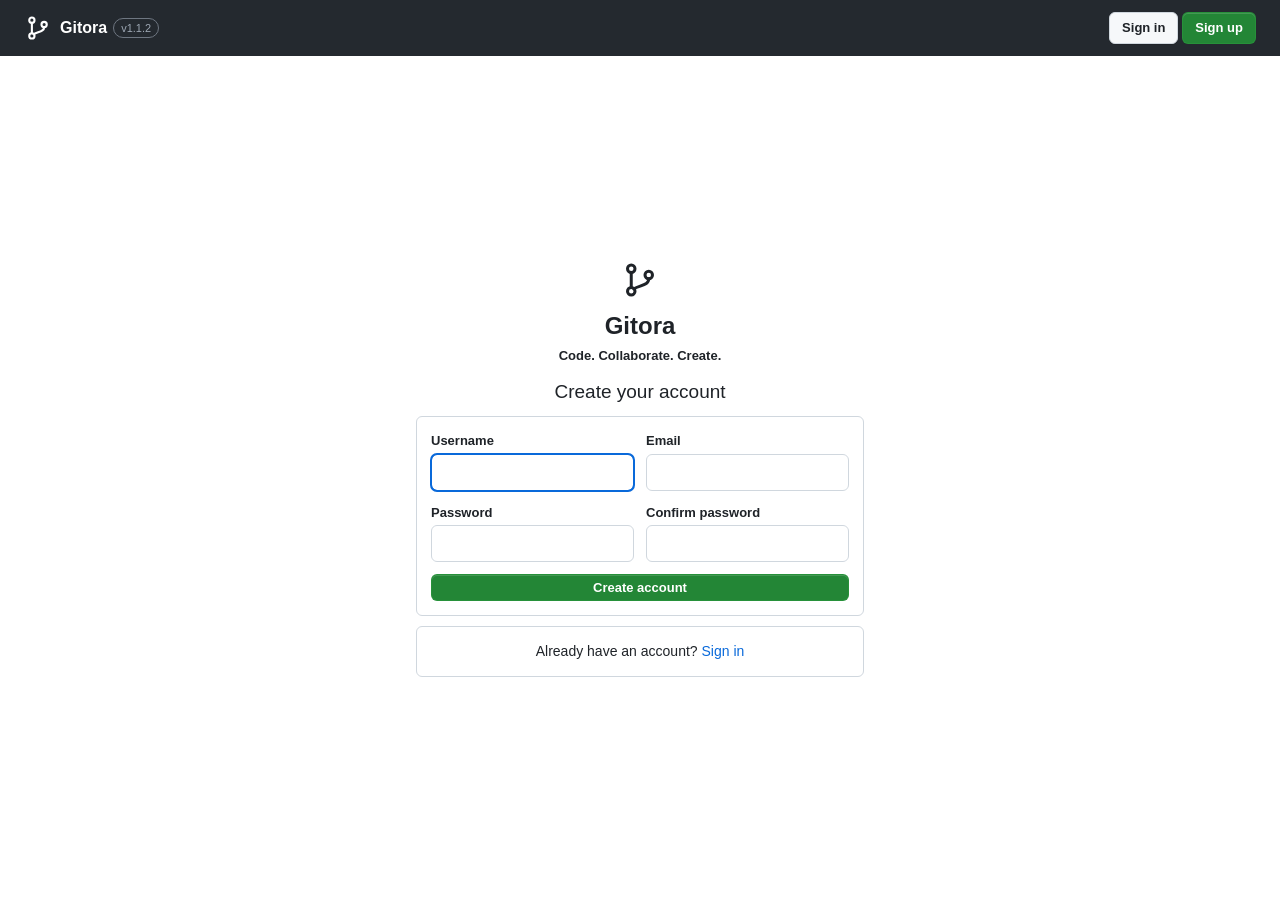
==== commit 3e14c1db: "bug fix" ====
--- a/index.html
+++ b/index.html
@@ -315,13 +315,24 @@
   .auth .box:has(#ac)>:nth-child(9){grid-area:5/1/auto/-1;margin:0!important}
 }
 @media(max-height:620px){.auth .brand .bm,.auth .brand .bt{display:none}.auth h2{margin:4px 0 8px}}
+
+/* ===== fix: profile page stretched the layout (mobile browser zoomed out to "desktop mode") ===== */
+html{overflow-x:hidden;max-width:100%}
+.profile{grid-template-columns:280px minmax(0,1fr)}
+.two{grid-template-columns:minmax(0,1fr) 300px}
+.profile>*,.two>*,.grid>*,.grid1>*,.wrap>*{min-width:0}
+.graph{max-width:100%;overflow-x:auto;-webkit-overflow-scrolling:touch}
+.box{max-width:100%}
+@media(max-width:860px){.two{grid-template-columns:minmax(0,1fr)}}
+@media(max-width:800px){.profile{grid-template-columns:minmax(0,1fr)}}
+.logo .ver{font-size:11px;font-weight:500;color:#9da7b3;border:1px solid #6e7681;border-radius:2em;padding:0 7px;line-height:18px;margin-left:-2px}
 </style>
 </head>
 <body>
 <header>
   <a class="logo" href="#/">
     <svg viewBox="0 0 32 32" fill="none" stroke="#fff" stroke-width="2.4" stroke-linecap="round" stroke-linejoin="round"><circle cx="9" cy="7" r="3"/><circle cx="9" cy="25" r="3"/><circle cx="23" cy="12" r="3"/><path d="M9 10v12M23 15c0 5-6 5-12 8"/></svg>
-    <span class="lt"><b>Gitora</b></span>
+    <span class="lt"><b>Gitora</b></span><span class="ver">v1.1.2</span>
   </a>
   <input class="ah" id="gs" placeholder="Search repos, code, issues…  ( / )">
   <nav class="ah"><a href="#/">Dashboard</a><a href="#/explore">Explore</a></nav>
@@ -1080,7 +1091,7 @@
     n.nodeValue.split(ICRE).forEach(part=>{const k=part.replace(/\uFE0F/g,"");
       if(IC[k]){const e=document.createElement("span");e.className="oi "+IC[k][0];e.innerHTML='<svg viewBox="0 0 16 16" aria-hidden="true">'+IC[k][1]+"</svg>";f.appendChild(e)}else if(part)f.appendChild(document.createTextNode(part))});
     n.parentNode.replaceChild(f,n)}}
-let _ot;new MutationObserver(()=>{clearTimeout(_ot);_ot=setTimeout(()=>{octify($("#app"));octify($("#modal"))},0)}).observe(document.body,{childList:true,subtree:true});
+let _ot;new MutationObserver(()=>{clearTimeout(_ot);_ot=setTimeout(()=>{octify($("#app"));octify($("#modal"));const g=$(".graph");if(g&&!g.dataset.s){g.dataset.s=1;g.scrollLeft=g.scrollWidth}},0)}).observe(document.body,{childList:true,subtree:true});
 
 function palette(){
   if(!db.profile)return;
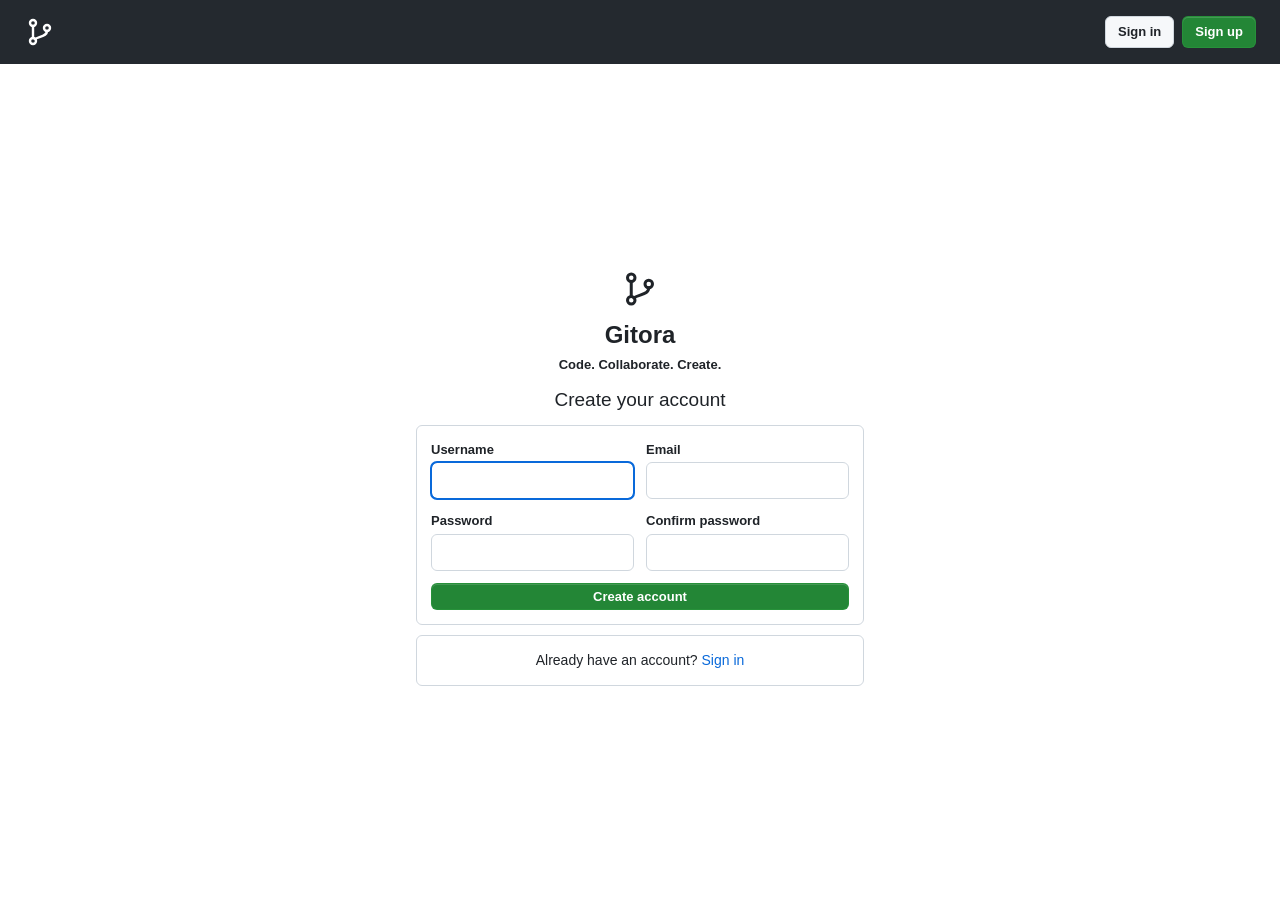
==== commit 82449925: "New Update" ====
--- a/index.html
+++ b/index.html
@@ -326,18 +326,88 @@
 @media(max-width:860px){.two{grid-template-columns:minmax(0,1fr)}}
 @media(max-width:800px){.profile{grid-template-columns:minmax(0,1fr)}}
 .logo .ver{font-size:11px;font-weight:500;color:#9da7b3;border:1px solid #6e7681;border-radius:2em;padding:0 7px;line-height:18px;margin-left:-2px}
+
+/* ================= Gitora 1.2 additions ================= */
+#hdr{display:flex;align-items:center;gap:14px}
+.code tr.hl td{background:#bb800933}.code td.n{cursor:pointer}.code td.n:hover{color:var(--text)}
+input[type=date]{background:var(--bg);border:1px solid var(--border);color:var(--text);border-radius:6px;padding:6px 10px;font:inherit;color-scheme:inherit}
+.rx{display:flex;gap:6px;flex-wrap:wrap;align-items:center;padding:6px 12px;border-top:1px solid var(--border)}
+.rxb{background:var(--panel);border:1px solid var(--border);border-radius:2em;padding:0 9px;line-height:22px;font-size:12px;color:var(--text);cursor:pointer;font-family:inherit}
+.rxb:hover{border-color:#8b949e}.rxb.on{background:#388bfd26;border-color:#388bfd66}
+.rxadd{position:relative;display:inline-block}
+.rxpick{display:none;position:absolute;left:0;bottom:30px;background:var(--panel);border:1px solid var(--border);border-radius:8px;padding:6px;gap:4px;z-index:6;box-shadow:0 8px 24px #0006}
+.rxadd.open .rxpick{display:flex}
+.kb{display:flex;gap:12px;overflow-x:auto;align-items:flex-start;padding-bottom:12px;-webkit-overflow-scrolling:touch}
+.kcol{flex:0 0 290px;background:var(--panel);border:1px solid var(--border);border-radius:8px;display:flex;flex-direction:column;max-height:72vh}
+.kh{display:flex;align-items:center;gap:6px;padding:8px 10px;border-bottom:1px solid var(--border)}
+.kh .btn{padding:1px 8px;min-height:0}
+.kbody{padding:8px;min-height:60px;overflow:auto;display:flex;flex-direction:column;gap:8px;border-radius:0 0 8px 8px}
+.kbody.over{background:#388bfd1a}
+.kcard{background:var(--bg);border:1px solid var(--border);border-radius:6px;padding:8px 10px;cursor:grab;word-break:break-word;font-size:13px}
+.kcard:hover{border-color:#8b949e}
+.kcard .ka{display:flex;gap:4px;margin-top:6px;opacity:.6}.kcard:hover .ka{opacity:1}
+.kcard .ka .btn{padding:0 8px;min-height:0;font-size:12px}
+.prog{height:8px;background:#6e768133;border-radius:4px;overflow:hidden}.prog i{display:block;height:100%;background:#2ea043}
+.insl{display:grid;grid-template-columns:200px minmax(0,1fr);gap:24px}
+.sidenav a{display:block;padding:6px 12px;border-radius:6px;color:var(--text);border-left:2px solid transparent}
+.sidenav a:hover{background:#6e76811a;text-decoration:none}
+.sidenav a.on{background:#6e76811a;border-left-color:#f78166;font-weight:600}
+.statg{display:grid;grid-template-columns:repeat(auto-fit,minmax(140px,1fr));gap:12px;margin-bottom:16px}
+.stat{border:1px solid var(--border);border-radius:8px;padding:12px;background:var(--panel)}.stat b{display:block;font-size:22px}
+.wiki{display:grid;grid-template-columns:minmax(0,1fr) 260px;gap:24px}
+.notif .ir.un{background:#388bfd0d}
+.dot2{width:8px;height:8px;border-radius:50%;background:#1f6feb;margin-top:7px;flex:none}
+@media(max-width:860px){.wiki{grid-template-columns:minmax(0,1fr)}.insl{grid-template-columns:minmax(0,1fr)}.sidenav{display:flex;overflow-x:auto}.sidenav a{white-space:nowrap}}
+@media(max-width:700px){.kcol{flex-basis:84vw}}
+@media(hover:none){.kcard .ka{opacity:1}}
+
+/* ================= GitHub-style header ================= */
+header{gap:12px;padding-top:max(16px,env(safe-area-inset-top));padding-bottom:16px;align-items:center}
+.hbtn{display:inline-flex;align-items:center;justify-content:center;gap:4px;min-width:32px;height:32px;padding:0 8px;color:#fff;background:transparent;border:1px solid #6e7681;border-radius:6px;cursor:pointer;font:inherit;line-height:1}
+.hbtn:hover{background:#ffffff1f;border-color:#8b949e;text-decoration:none}
+.hbtn svg{display:block}
+header .logo{gap:0}
+header .logo svg{width:32px;height:32px}
+header .logo .lt{display:none}
+#hb{order:0}
+#crumb{display:flex;align-items:center;gap:6px;color:#fff;font-size:14px;min-width:0;white-space:nowrap;overflow:hidden}
+#crumb .cr{color:#fff;display:inline-flex;align-items:center}#crumb .cr.b{font-weight:600}#crumb a.cr:hover{text-decoration:underline}
+#crumb .csl{color:#8b949e}
+.sbox{position:relative;display:flex;align-items:center}
+.sbox>svg{position:absolute;left:10px;width:14px;height:14px;color:#9da7b3;pointer-events:none}
+.sbox #gs{width:272px;height:32px;padding:0 34px 0 32px;background:#0d111780;transition:width .15s,background .15s}
+.sbox #gs::placeholder{color:#9da7b3}
+.sbox:focus-within #gs{width:360px;background:var(--bg)}
+.sbox kbd{position:absolute;right:8px;color:#9da7b3;border-color:#6e7681;background:transparent;pointer-events:none}
+.sbox:focus-within kbd{display:none}
+#hdr{gap:8px}
+.bdg{position:absolute;top:-6px;right:-6px;background:#1f6feb;color:#fff;border-radius:2em;font-size:10px;font-weight:600;padding:0 5px;line-height:16px;min-width:16px;text-align:center}
+#pm .mh{padding:6px 12px 2px;font-size:12px;color:var(--muted)}
+#pm{width:240px}
+body.out #hb,body.out #crumb{display:none}
+.ov.drw{padding:0;justify-content:flex-start}
+.drawer{width:min(320px,86vw);height:100%;overflow:auto;background:var(--panel);border-right:1px solid var(--border);padding:12px;animation:dr .16s ease}
+@keyframes dr{from{transform:translateX(-24px);opacity:0}}
+.drawer .dh{display:flex;align-items:center;gap:10px;padding:2px 4px 14px;border-bottom:1px solid var(--border);margin-bottom:8px}
+.drawer a{display:flex;align-items:center;gap:8px;padding:8px 10px;border-radius:6px;color:var(--text)}
+.drawer a:hover{background:#6e76811a;text-decoration:none}
+.drawer .dt{display:flex;align-items:center;justify-content:space-between;padding:12px 10px 4px;font-size:12px;font-weight:600;color:var(--muted);border-top:1px solid var(--border);margin-top:8px}
+@media(max-width:900px){#crumb{display:none}.sbox #gs{width:200px}.sbox:focus-within #gs{width:240px}}
+@media(max-width:700px){
+  header{padding-top:max(10px,env(safe-area-inset-top));padding-bottom:10px;gap:10px}
+  .sbox{order:4;flex:1 1 100%}.sbox #gs,.sbox:focus-within #gs{width:100%;height:38px}
+  .hbtn.hm{display:none}
+  header .logo svg{width:28px;height:28px}
+}
 </style>
 </head>
 <body>
 <header>
-  <a class="logo" href="#/">
-    <svg viewBox="0 0 32 32" fill="none" stroke="#fff" stroke-width="2.4" stroke-linecap="round" stroke-linejoin="round"><circle cx="9" cy="7" r="3"/><circle cx="9" cy="25" r="3"/><circle cx="23" cy="12" r="3"/><path d="M9 10v12M23 15c0 5-6 5-12 8"/></svg>
-    <span class="lt"><b>Gitora</b></span><span class="ver">v1.1.2</span>
-  </a>
-  <input class="ah" id="gs" placeholder="Search repos, code, issues…  ( / )">
-  <nav class="ah"><a href="#/">Dashboard</a><a href="#/explore">Explore</a></nav>
+  <button class="hbtn ah" id="hb" aria-label="Open navigation" title="Menu"><svg viewBox="0 0 16 16" width="16" height="16" fill="none" stroke="currentColor" stroke-width="1.6" stroke-linecap="round"><path d="M2 4h12M2 8h12M2 12h12"/></svg></button>
+  <a class="logo" href="#/" title="Gitora"><svg viewBox="0 0 32 32" fill="none" stroke="#fff" stroke-width="2.4" stroke-linecap="round" stroke-linejoin="round"><circle cx="9" cy="7" r="3"/><circle cx="9" cy="25" r="3"/><circle cx="23" cy="12" r="3"/><path d="M9 10v12M23 15c0 5-6 5-12 8"/></svg><span class="lt"><b>Gitora</b></span></a>
+  <div id="crumb" class="ah"></div>
   <span class="sp"></span>
-  <a class="btn green ah" href="#/new">+ New</a>
+  <label class="sbox ah"><svg viewBox="0 0 16 16" fill="none" stroke="currentColor" stroke-width="1.6" stroke-linecap="round"><circle cx="7" cy="7" r="4.5"/><path d="M10.5 10.5L14 14"/></svg><input id="gs" placeholder="Search or jump to…" autocomplete="off"><kbd>/</kbd></label>
   <div id="hdr"></div>
 </header>
 <div id="app"></div>
@@ -348,10 +418,293 @@
   <a href="#/stars" data-k="#/stars"><span>⭐</span>Stars</a>
   <a href="#/gists" data-k="#/gists"><span>📋</span>Gists</a>
 </nav>
-<footer class="ah"><span><b>Gitora</b> © 2026 · Code. Collaborate. Create.</span><a href="#/explore">Explore</a><a href="#/gists">Gists</a><a href="#" id="kh">Shortcuts</a><span class="sp"></span><span>Data is stored locally in this browser</span></footer>
+<footer class="ah"><span><b>Gitora</b> v1.2.0 © 2026 · Code. Collaborate. Create.</span><a href="#/explore">Explore</a><a href="#/gists">Gists</a><a href="#/about">About Developer</a><a href="#" id="kh">Shortcuts</a><span class="sp"></span><span>Data is stored locally in this browser</span></footer>
 <div id="toast"></div>
 <div id="modal"></div>
 
+<script>
+/* ===== Gitora 1.2 — extra GitHub features: commit details, wiki, projects, milestones, insights, notifications, reactions ===== */
+const TPL={
+  bug:"### Describe the bug\nA clear and concise description of what the bug is.\n\n### Steps to reproduce\n1. Go to '...'\n2. Click on '...'\n3. See error\n\n### Expected behavior\n\n### Screenshots / environment\n",
+  feat:"### Is your feature request related to a problem?\n\n### Describe the solution you'd like\n\n### Alternatives you've considered\n\n### Additional context\n",
+  q:"### Question\n\n### What have you tried?\n"};
+const RX=["👍","👎","😄","🎉","😕","❤️","🚀","👀"];
+
+/* ---- commit snapshots & change tracking ---- */
+function mkSnap(files){const s={};for(const [p,f] of Object.entries(files))s[p]={t:f.text?1:0,c:f.text?f.content:null,k:f.text?"":(f.content||"").length+":"+(f.content||"").slice(-24)};return s}
+function baseline(r){for(const b of Object.values(r.branches))b.snap=mkSnap(b.files)}
+function chg(p,t,a,c){
+  const o={p,t,add:0,del:0,ops:null,bin:false};
+  if((a&&!a.t)||(c&&!c.t)){o.bin=true;return o}
+  const ops=lineDiff(a?a.c.split("\n"):[],c?c.c.split("\n"):[]);
+  for(const x of ops){if(x[0]=="+")o.add++;else if(x[0]=="-")o.del++}
+  const keep=new Array(ops.length).fill(false);
+  ops.forEach((x,i)=>{if(x[0]!=" ")for(let j=Math.max(0,i-3);j<=Math.min(ops.length-1,i+3);j++)keep[j]=true});
+  const out=[];let gap=false;
+  ops.forEach((x,i)=>{if(keep[i]){if(gap&&out.length)out.push(["~",""]);gap=false;out.push(x)}else gap=true});
+  o.ops=out.slice(0,600);return o}
+function calcChanges(r,br){
+  const b=r.branches[br];
+  if(!b.snap){b.snap=mkSnap(b.files);return[]}
+  const prev=b.snap,cur=mkSnap(b.files),out=[];
+  for(const p of Object.keys(cur)){const a=prev[p],c=cur[p];
+    if(!a)out.push(chg(p,"added",null,c));
+    else if(a.t!==c.t||a.c!==c.c||a.k!==c.k)out.push(chg(p,"modified",a,c))}
+  for(const p of Object.keys(prev))if(!cur[p])out.push(chg(p,"deleted",prev[p],null));
+  b.snap=cur;return out.sort((x,y)=>x.p.localeCompare(y.p)).slice(0,100)}
+function allCommits(r){const seen=new Set(),out=[];for(const b of Object.values(r.branches))for(const c of b.commits)if(!seen.has(c.id)){seen.add(c.id);out.push(c)}return out}
+const diffRows=ops=>ops.map(o=>o[0]=="~"?'<tr class="dc"><td colspan="2">⋯</td></tr>':`<tr class="d${o[0]=="+"?"a":o[0]=="-"?"r":""}"><td class="n">${o[0]}</td><td>${esc(o[1])||" "}</td></tr>`).join("");
+
+function commitView(n,id){
+  const r=R(n);let c=null,bn="",idx=0;
+  for(const [k,b] of Object.entries(r.branches)){const i=b.commits.findIndex(x=>x.id==id);if(i>=0){c=b.commits[i];bn=k;idx=i;break}}
+  if(!c)return notFound();
+  const list=r.branches[bn].commits,par=list[idx+1],nxt=list[idx-1],ch=c.changes;
+  const add=(ch||[]).reduce((s,x)=>s+x.add,0),del=(ch||[]).reduce((s,x)=>s+x.del,0);
+  const lines=c.msg.split("\n"),by=c.by||db.profile.username;
+  const files=!ch?'<div class="empty">File-level details weren\'t recorded for this older commit.</div>'
+   :!ch.length?'<div class="empty">No file changes in this commit.</div>'
+   :`<p class="mt" style="margin:0 0 12px">Showing <b style="color:var(--text)">${ch.length}</b> changed file${ch.length>1?"s":""} with <b style="color:#3fb950">${add} additions</b> and <b style="color:var(--danger)">${del} deletions</b>.</p>`+ch.map(x=>`<div class="box"><h3><b>${esc(x.p)}</b> <span class="badge">${x.t}</span><span class="sp"></span><span style="color:#3fb950">+${x.add}</span> <span style="color:var(--danger)">−${x.del}</span></h3>${x.bin?`<div class="empty">Binary file ${x.t}</div>`:x.ops&&x.ops.length?`<div style="overflow:auto"><table class="diff">${diffRows(x.ops)}</table></div>`:'<div class="empty">No textual changes to display.</div>'}</div>`).join("");
+  app.innerHTML=head(n,"code")+`<div class="wrap" style="max-width:1100px"><div class="box"><div style="padding:16px"><h3 style="margin:0 0 8px;border:0;padding:0;background:none;font-size:18px">${esc(lines[0])}</h3>${lines.slice(1).join("\n").trim()?`<pre class="code" style="padding:8px 0">${esc(lines.slice(1).join("\n").trim())}</pre>`:""}
+  <div class="bar" style="margin:8px 0 0"><span style="display:flex">${avatarHTML(20)}</span><b>${esc(by)}</b><span class="mt">committed ${ago(c.time)} · on <a href="${L.tree(n,bn,"")}">${esc(bn)}</a></span><span class="sp"></span>
+  ${par?`<span class="mt">parent <a href="#/r/${n}/commit/${par.id}" style="font-family:monospace">${par.id.slice(0,7)}</a></span>`:""}<span class="mt">commit <code style="font-family:monospace">${c.id.slice(0,7)}</code></span>
+  ${nxt?`<a class="btn" href="#/r/${n}/commit/${nxt.id}">Next ›</a>`:""}</div></div></div>${files}<a href="#/r/${n}/commits/${bn}">← All commits</a></div>`}
+
+/* ---- notifications ---- */
+function notifItems(){
+  const out=[];
+  for(const [n,r] of Object.entries(db.repos))for(const i of r.issues){
+    const h=`#/r/${n}/${i.type=="pr"?"pull":"issues"}/${i.n}`;
+    out.push({t:i.created,n,i,h,txt:(i.type=="pr"?"Pull request":"Issue")+" opened"});
+    if(i.state=="merged"&&i.mergedAt)out.push({t:i.mergedAt,n,i,h,txt:"Pull request merged"});
+    for(const c of i.comments)out.push({t:c.time,n,i,h,txt:"New comment from "+c.author})}
+  return out.sort((a,b)=>b.t-a.t)}
+function unread(){const a=acct();if(a.readAt==null){a.readAt=Date.now();save()}return notifItems().filter(x=>x.t>a.readAt).length}
+function notifications(){
+  const a=acct(),read=a.readAt||0,items=notifItems();
+  app.innerHTML=`<div class="wrap" style="max-width:900px"><div class="bar"><h2 style="margin:0">Notifications</h2><span class="sp"></span><button class="btn" id="mar">✓ Mark all as read</button></div>
+  <div class="box notif">${items.length?items.map(x=>`<div class="ir ${x.t>read?"un":""}">${x.t>read?'<span class="dot2"></span>':'<span style="width:8px;flex:none"></span>'}${icon(x.i)}<div style="flex:1"><a class="tt" href="${x.h}">${esc(x.i.title)}</a><div class="mt">${esc(x.n)}#${x.i.n} · ${esc(x.txt)} · ${ago(x.t)}</div></div></div>`).join(""):'<div class="empty"><h3>You\'re all caught up</h3><p>Activity on issues and pull requests shows up here.</p></div>'}</div></div>`;
+  $("#mar").onclick=()=>{a.readAt=Date.now();save();renderHeader();route();toast("Marked all as read")}}
+
+/* ---- global Issues / Pull requests ---- */
+function globalList(type){
+  const P=new URLSearchParams((location.hash.split("?")[1])||""),st=P.get("state")||"open",rows=[];
+  for(const [n,r] of Object.entries(db.repos))for(const i of r.issues)if(i.type==type)rows.push({n,i});
+  const open=rows.filter(x=>x.i.state=="open"),closed=rows.filter(x=>x.i.state!="open");
+  const shown=(st=="open"?open:closed).sort((a,b)=>b.i.created-a.i.created),base="#/"+(type=="pr"?"pulls":"issues");
+  app.innerHTML=`<div class="wrap" style="max-width:1000px"><h2>${type=="pr"?"Pull requests":"Issues"}</h2><div class="box"><h3><a href="${base}" style="color:var(--text);${st=="open"?"font-weight:700":""}">● ${open.length} Open</a><a href="${base}?state=closed" style="color:var(--text);${st!="open"?"font-weight:700":""}">✓ ${closed.length} Closed</a></h3>
+  ${shown.map(({n,i})=>`<div class="ir">${icon(i)}<div style="flex:1"><a class="tt" href="#/r/${n}/${type=="pr"?"pull":"issues"}/${i.n}">${esc(i.title)}</a>${i.labels.map(chip).join("")}<div class="mt">${esc(n)}#${i.n} · ${i.state=="merged"?"merged":i.state=="open"?"opened":"closed"} ${ago(i.created)}${type=="pr"?` · ${esc(i.head)} → ${esc(i.base)}`:""}</div></div>${i.comments.length?`<span class="mt">💬 ${i.comments.length}</span>`:""}</div>`).join("")||`<div class="empty">Nothing here.</div>`}</div></div>`}
+
+/* ---- reactions, assignees, edit ---- */
+function rxBar(n,num,it,key){
+  const m=(it.react||{})[key]||{},on=Object.keys(m).filter(e=>m[e]>0);
+  return`<div class="rx">${on.map(e=>`<button class="rxb on" data-react="${n}|${num}|${key}|${e}">${e} ${m[e]}</button>`).join("")}<span class="rxadd"><button class="rxb" data-rxopen="1">☺ React</button><span class="rxpick">${RX.map(e=>`<button class="rxb" data-react="${n}|${num}|${key}|${e}">${e}</button>`).join("")}</span></span></div>`}
+function editIssueDlg(n,num){
+  const it=R(n).issues.find(x=>x.n==num);if(!it)return;
+  $("#modal").innerHTML=`<div class="ov"><div class="dlg" style="padding:16px"><h4 style="margin:0 0 10px">Edit ${it.type=="pr"?"pull request":"issue"} #${num}</h4><input type="text" id="eit" value="${esc(it.title)}"><div style="height:8px"></div><textarea id="eib" style="min-height:160px">${esc(it.body||"")}</textarea><p style="margin:12px 0 0;display:flex;gap:8px"><button class="btn green" id="eis">Save</button><button class="btn" id="eic">Cancel</button></p></div></div>`;
+  $("#eic").onclick=closeModal;
+  $("#eis").onclick=()=>{const t=$("#eit").value.trim();if(!t)return toast("Title is required");it.title=t;it.body=$("#eib").value;save();closeModal();route()}}
+document.addEventListener("click",e=>{
+  const b=e.target.closest("[data-react]");
+  if(b){const [n,num,key,em]=b.dataset.react.split("|"),it=R(n).issues.find(x=>x.n==+num);it.react=it.react||{};const m=it.react[key]=it.react[key]||{};m[em]=m[em]?0:1;save();route();return}
+  const o=e.target.closest("[data-rxopen]");if(o){o.parentElement.classList.toggle("open");return}
+  const ed=e.target.closest("[data-edit]");if(ed){const [n,num]=ed.dataset.edit.split("|");editIssueDlg(n,+num);return}
+  const ln=e.target.closest(".code td.n");
+  if(ln){const tr=ln.parentElement,was=tr.classList.contains("hl");document.querySelectorAll(".code tr.hl").forEach(x=>x.classList.remove("hl"));if(!was)tr.classList.add("hl")}});
+document.addEventListener("change",e=>{
+  const s=e.target.closest&&e.target.closest(".sel2");if(!s)return;
+  const it=R(s.dataset.n).issues.find(x=>x.n==+s.dataset.num);if(!it)return;it[s.dataset.f]=s.value;save();toast("Updated")});
+document.addEventListener("click",e=>{
+  const t=e.target.closest("[data-tpl]");if(!t)return;
+  const ib=$("#ib");if(!ib)return;ib.value=TPL[t.dataset.tpl];
+  const ti=$("#it");if(ti&&!ti.value.trim())ti.value=t.dataset.pre||"";
+  document.querySelectorAll(".lbc").forEach(x=>x.checked=x.value==t.dataset.lb)});
+
+/* ---- milestones ---- */
+function milestones(n,P){
+  const r=R(n);r.milestones=r.milestones||[];
+  const st=P.get("state")=="closed"?"closed":"open",list=r.milestones.filter(m=>m.state==st);
+  const prog=m=>{const is=r.issues.filter(i=>i.milestone==m.id),d=is.filter(i=>i.state!="open").length;return{t:is.length,d,o:is.length-d,p:is.length?Math.round(d/is.length*100):0}};
+  app.innerHTML=head(n,"issues")+`<div class="wrap" style="max-width:900px"><div class="bar"><h3 style="margin:0">Milestones</h3><span class="sp"></span><a class="btn" href="#/r/${n}/issues">Back to issues</a><button class="btn green" id="nm">New milestone</button></div>
+  <div id="mf" class="box" style="display:none;padding:16px"><label style="margin-top:0">Title *</label><input type="text" id="mt"><label>Due date <span class="hint">(optional)</span></label><input type="date" id="md"><label>Description</label><textarea id="mdsc" style="min-height:80px"></textarea><p style="margin:12px 0 0"><button class="btn green" id="mc">Create milestone</button></p></div>
+  <div class="box"><h3><a href="#/r/${n}/milestones" style="color:var(--text);${st=="open"?"font-weight:700":""}">${r.milestones.filter(m=>m.state=="open").length} Open</a><a href="#/r/${n}/milestones?state=closed" style="color:var(--text);${st=="closed"?"font-weight:700":""}">${r.milestones.filter(m=>m.state=="closed").length} Closed</a></h3>
+  ${list.map(m=>{const p=prog(m),late=m.due&&m.state=="open"&&new Date(m.due+"T23:59:59")<Date.now();
+    return`<div class="ir" style="display:block"><div style="display:flex;gap:8px;flex-wrap:wrap;align-items:center"><a class="tt" style="font-size:16px" href="#/r/${n}/issues?milestone=${m.id}&state=open">${esc(m.title)}</a><span class="sp"></span>${m.state=="open"?`<button class="btn" data-mcl="${m.id}">Close</button>`:`<button class="btn" data-mop="${m.id}">Reopen</button>`}<button class="btn danger" data-mdl="${m.id}">Delete</button></div>
+    <div class="mt" style="margin:4px 0 8px">${m.due?`<span style="${late?"color:var(--danger)":""}">${late?"Past due · ":"Due by "}${new Date(m.due+"T00:00:00").toLocaleDateString(undefined,{month:"long",day:"numeric",year:"numeric"})}</span>`:"No due date"}</div>${m.desc?`<p style="margin:0 0 8px">${esc(m.desc)}</p>`:""}
+    <div class="prog"><i style="width:${p.p}%"></i></div><div class="mt" style="margin-top:6px"><b style="color:var(--text)">${p.p}%</b> complete · ${p.o} open · ${p.d} closed</div></div>`}).join("")||`<div class="empty">No ${st} milestones.${st=="open"?" Milestones help you track progress on groups of issues.":""}</div>`}</div></div>`;
+  $("#nm").onclick=()=>{$("#mf").style.display=""};
+  $("#mc").onclick=()=>{const t=$("#mt").value.trim();if(!t)return toast("Title is required");r.milestones.push({id:rid(),title:t,due:$("#md").value,desc:$("#mdsc").value.trim(),state:"open"});save();toast("Milestone created");route()};
+  const set=(a,f)=>document.querySelectorAll(`[${a}]`).forEach(b=>b.onclick=()=>{const m=r.milestones.find(x=>x.id==b.getAttribute(a));f(m);save();route()});
+  set("data-mcl",m=>m.state="closed");set("data-mop",m=>m.state="open");
+  document.querySelectorAll("[data-mdl]").forEach(b=>b.onclick=()=>{if(!confirm("Delete this milestone?"))return;r.milestones=r.milestones.filter(x=>x.id!=b.dataset.mdl);r.issues.forEach(i=>{if(i.milestone==b.dataset.mdl)i.milestone=""});save();route()})}
+
+/* ---- projects (kanban) ---- */
+function moveCard(p,cid,toCol,idx){
+  let card=null;
+  for(const c of p.cols){const i=c.cards.findIndex(x=>x.id==cid);if(i>=0){card=c.cards.splice(i,1)[0];break}}
+  if(!card)return;const to=p.cols.find(c=>c.id==toCol);if(!to)return;
+  idx==null||idx<0||idx>to.cards.length?to.cards.push(card):to.cards.splice(idx,0,card)}
+function projects(n,id){
+  const r=R(n);r.projects=r.projects||[];
+  if(id){const p=r.projects.find(x=>x.id==id);if(!p)return notFound();return board(n,p)}
+  app.innerHTML=head(n,"projects")+`<div class="wrap" style="max-width:900px"><div class="bar"><h3 style="margin:0">Projects</h3><span class="sp"></span><button class="btn green" id="np">New project</button></div>
+  <div id="pf" class="box" style="display:none;padding:16px"><label style="margin-top:0">Project name *</label><input type="text" id="pn"><label>Template</label><select id="pt2"><option value="kan">Basic kanban — To do, In progress, Done</option><option value="bug">Bug triage — Backlog, Triaged, Fixing, Fixed</option><option value="blank">Blank</option></select><p style="margin:12px 0 0"><button class="btn green" id="pk">Create project</button></p></div>
+  ${r.projects.length?`<div class="grid">${r.projects.map(p=>`<div class="card"><h4>▦ <a href="#/r/${n}/projects/${p.id}">${esc(p.name)}</a></h4><p>${p.cols.length} columns · ${p.cols.reduce((s,c)=>s+c.cards.length,0)} cards</p><div class="mt">Updated ${ago(p.updated||Date.now())}</div></div>`).join("")}</div>`:'<div class="empty"><h3>Plan with a project board</h3><p>Organise issues and notes into columns and drag them between stages.</p></div>'}</div>`;
+  $("#np").onclick=()=>{$("#pf").style.display="";$("#pn").focus()};
+  $("#pk").onclick=()=>{const nm=$("#pn").value.trim();if(!nm)return toast("Project name is required");
+    const T={kan:["To do","In progress","Done"],bug:["Backlog","Triaged","Fixing","Fixed"],blank:["Column 1"]}[$("#pt2").value];
+    const p={id:rid(),name:nm,created:Date.now(),updated:Date.now(),cols:T.map(t=>({id:rid(),name:t,cards:[]}))};
+    r.projects.push(p);save();location.hash=`#/r/${n}/projects/${p.id}`}}
+function board(n,p){
+  const r=R(n);
+  const cardHTML=(c,col)=>{
+    const it=c.issue?r.issues.find(x=>x.n==c.issue):null;
+    const body=it?`${icon(it)} <a href="#/r/${n}/${it.type=="pr"?"pull":"issues"}/${it.n}">${esc(it.title)}</a> <span class="mt">#${it.n}</span>`:esc(c.text);
+    return`<div class="kcard" draggable="true" data-card="${c.id}">${body}<div class="ka"><button class="btn" data-mv="${c.id}" title="Move to next column">▸</button><button class="btn" data-ced="${c.id}" title="Edit">✏</button><button class="btn danger" data-cdl="${c.id}" title="Delete">✕</button></div></div>`};
+  app.innerHTML=head(n,"projects")+`<div class="wrap" style="max-width:1400px"><div class="bar"><a href="#/r/${n}/projects">Projects</a><span>/</span><h3 style="margin:0">▦ ${esc(p.name)}</h3><span class="sp"></span><button class="btn" id="rnp">Rename</button><button class="btn" id="addc">+ Add column</button><button class="btn danger" id="delp">Delete project</button></div>
+  <div class="kb">${p.cols.map(col=>`<div class="kcol"><div class="kh"><b>${esc(col.name)}</b><span class="count">${col.cards.length}</span><span class="sp"></span><button class="btn" data-addcard="${col.id}" title="Add card">+</button><button class="btn" data-delcol="${col.id}" title="Delete column">✕</button></div><div class="kbody" data-drop="${col.id}">${col.cards.map(c=>cardHTML(c,col)).join("")||'<div class="mt" style="padding:8px;text-align:center">Drop cards here</div>'}</div></div>`).join("")||'<div class="empty" style="flex:1">No columns yet. Add one to get started.</div>'}</div></div>`;
+  const done=()=>{p.updated=Date.now();r.updated=Date.now();save();route()};
+  $("#rnp").onclick=()=>{const v=prompt("Project name:",p.name);if(v&&v.trim()){p.name=v.trim();done()}};
+  $("#addc").onclick=()=>{const v=prompt("Column name:");if(v&&v.trim()){p.cols.push({id:rid(),name:v.trim(),cards:[]});done()}};
+  $("#delp").onclick=()=>{if(confirm("Delete this project?")){r.projects=r.projects.filter(x=>x!==p);save();location.hash=`#/r/${n}/projects`}};
+  document.querySelectorAll("[data-addcard]").forEach(b=>b.onclick=()=>{
+    const v=prompt("Card note — or type #12 to link issue / pull request 12:");if(!v||!v.trim())return;
+    const col=p.cols.find(c=>c.id==b.dataset.addcard),m=v.trim().match(/^#(\d+)$/),card={id:rid(),text:v.trim()};
+    if(m){if(!r.issues.find(x=>x.n==+m[1]))return toast("No issue or pull request #"+m[1]);card.issue=+m[1]}
+    col.cards.push(card);done()});
+  document.querySelectorAll("[data-delcol]").forEach(b=>b.onclick=()=>{if(confirm("Delete this column and its cards?")){p.cols=p.cols.filter(c=>c.id!=b.dataset.delcol);done()}});
+  document.querySelectorAll("[data-cdl]").forEach(b=>b.onclick=()=>{p.cols.forEach(c=>c.cards=c.cards.filter(x=>x.id!=b.dataset.cdl));done()});
+  document.querySelectorAll("[data-ced]").forEach(b=>b.onclick=()=>{
+    for(const c of p.cols){const cd=c.cards.find(x=>x.id==b.dataset.ced);if(cd){if(cd.issue)return toast("Linked cards follow their issue");const v=prompt("Edit card:",cd.text);if(v&&v.trim()){cd.text=v.trim();done()}}}});
+  document.querySelectorAll("[data-mv]").forEach(b=>b.onclick=()=>{
+    const i=p.cols.findIndex(c=>c.cards.some(x=>x.id==b.dataset.mv));if(i<0)return;
+    moveCard(p,b.dataset.mv,p.cols[(i+1)%p.cols.length].id,null);done()});
+  let drag=null;
+  document.querySelectorAll(".kcard").forEach(el=>{
+    el.ondragstart=e=>{drag=el.dataset.card;e.dataTransfer.setData("text/plain",drag);el.style.opacity=".4"};
+    el.ondragend=()=>{el.style.opacity=""}});
+  document.querySelectorAll(".kbody").forEach(b=>{
+    b.ondragover=e=>{e.preventDefault();b.classList.add("over")};
+    b.ondragleave=()=>b.classList.remove("over");
+    b.ondrop=e=>{e.preventDefault();b.classList.remove("over");if(!drag)return;
+      const els=[...b.querySelectorAll(".kcard")].filter(x=>x.dataset.card!=drag);
+      const idx=els.findIndex(el=>{const rc=el.getBoundingClientRect();return e.clientY<rc.top+rc.height/2});
+      moveCard(p,drag,b.dataset.drop,idx<0?null:idx);drag=null;done()}})}
+
+/* ---- wiki ---- */
+function wiki(n,page,P){
+  const r=R(n);r.wiki=r.wiki||{};
+  const names=Object.keys(r.wiki).sort((a,b)=>a=="Home"?-1:b=="Home"?1:a.localeCompare(b));
+  const side=`<aside><section><h4>Pages <span class="count">${names.length}</span></h4>${names.map(p=>`<div style="margin:4px 0"><a href="#/r/${n}/wiki/${encodeURIComponent(p)}" style="${p==page?"font-weight:700;color:var(--text)":""}">${esc(p)}</a></div>`).join("")||'<span class="mt">No pages yet</span>'}</section><section style="border:0"><a class="btn green" href="#/r/${n}/wiki/_new">+ New page</a></section></aside>`;
+  const wrap=inner=>head(n,"wiki")+`<div class="wrap" style="max-width:1200px"><div class="wiki"><div>${inner}</div>${side}</div></div>`;
+  const wl=s=>s.replace(/\[\[([^\]|]+)\]\]/g,(m,t)=>`[${t.trim()}](#/r/${n}/wiki/${encodeURIComponent(t.trim())})`);
+  const cur=r.wiki[page];
+  if(page=="_new"||P.has("edit")){
+    const isNew=page=="_new";
+    const init=cur?cur.content:(page=="Home"?`# Welcome to the ${n} wiki\n\nWrite documentation here. Link pages with [[Page name]].\n`:"");
+    app.innerHTML=wrap(`<h3 style="margin:0 0 10px">${isNew?"Create new page":"Edit "+esc(page)}</h3>${isNew?'<input type="text" id="wt" placeholder="Page title" autofocus><div style="height:10px"></div>':""}${mdBox("wb",init,"Write a page… use [[Page name]] to link pages",300)}
+    <label>Edit message</label><input type="text" id="wm" value="${cur?"Update "+esc(page):"Create page"}"><p><button class="btn green" id="ws">Save page</button> <a class="btn" href="#/r/${n}/wiki${isNew?"":"/"+encodeURIComponent(page)}">Cancel</a>${cur?' <button class="btn danger" id="wd">Delete page</button>':""}</p>`);
+    bindMd("wb",n);
+    $("#ws").onclick=()=>{
+      const nm=isNew?$("#wt").value.trim():page;
+      if(!nm)return toast("Page title is required");
+      if(isNew&&r.wiki[nm])return toast("A page with that title already exists");
+      const old=r.wiki[nm],hist=old?[...(old.hist||[]),{time:old.time,msg:old.msg||"",content:old.content}].slice(-30):[];
+      r.wiki[nm]={content:$("#wb").value,time:Date.now(),rev:(old?old.rev||1:0)+1,msg:$("#wm").value,hist};
+      r.updated=Date.now();save();toast("Page saved");location.hash=`#/r/${n}/wiki/${encodeURIComponent(nm)}`};
+    if($("#wd"))$("#wd").onclick=()=>{if(confirm("Delete the page “"+page+"”?")){delete r.wiki[page];save();location.hash=`#/r/${n}/wiki`}};
+    return}
+  if(!cur){
+    app.innerHTML=wrap(names.length?`<div class="empty"><h3>Page not found</h3><p>“${esc(page)}” doesn't exist yet.</p><a class="btn green" href="#/r/${n}/wiki/${encodeURIComponent(page)}?edit">Create this page</a></div>`
+      :`<div class="empty"><h3>Welcome to the wiki</h3><p>Document your project with pages that link to each other.</p><a class="btn green" href="#/r/${n}/wiki/Home?edit">Create the first page</a></div>`);return}
+  if(P.has("history")){
+    const h=[{time:cur.time,msg:cur.msg||"",content:cur.content,now:1},...(cur.hist||[]).slice().reverse()];
+    app.innerHTML=wrap(`<div class="bar"><h3 style="margin:0">Revisions · ${esc(page)}</h3><span class="sp"></span><a class="btn" href="#/r/${n}/wiki/${encodeURIComponent(page)}">Back to page</a></div><div class="box">${h.map((v,i)=>`<div class="ir"><div style="flex:1"><b>${esc(v.msg||"Edit")}</b> ${v.now?'<span class="badge">current</span>':""}<div class="mt">${ago(v.time)}</div></div>${v.now?"":`<button class="btn" data-rs="${i-1}">Restore</button>`}</div>`).join("")}</div>`);
+    document.querySelectorAll("[data-rs]").forEach(b=>b.onclick=()=>{
+      const rev=(cur.hist||[]).slice().reverse()[+b.dataset.rs];if(!rev)return;
+      cur.hist=[...(cur.hist||[]),{time:cur.time,msg:cur.msg||"",content:cur.content}].slice(-30);
+      cur.content=rev.content;cur.time=Date.now();cur.msg="Restore revision";cur.rev=(cur.rev||1)+1;save();toast("Revision restored");location.hash=`#/r/${n}/wiki/${encodeURIComponent(page)}`});
+    return}
+  app.innerHTML=wrap(`<div class="bar"><h2 style="margin:0;font-weight:600">${esc(page)}</h2><span class="sp"></span><a class="btn" href="#/r/${n}/wiki/${encodeURIComponent(page)}?history">🕘 Revisions <span class="count">${(cur.hist||[]).length+1}</span></a><a class="btn" href="#/r/${n}/wiki/${encodeURIComponent(page)}?edit">✏ Edit</a></div>
+  <div class="mt" style="margin-bottom:10px">Last edited ${ago(cur.time)}${cur.msg?" · "+esc(cur.msg):""}</div><div class="box"><div class="md">${md(wl(cur.content),n)||'<i class="mt">This page is empty.</i>'}</div></div>`)}
+
+/* ---- insights ---- */
+function barChart(vals,labels,color){
+  const max=Math.max(1,...vals),w=vals.length,bw=520/w;
+  return`<svg viewBox="0 0 520 134" style="width:100%;height:auto"><line x1="0" y1="110.5" x2="520" y2="110.5" stroke="var(--border)"/>${vals.map((v,i)=>{const h=Math.round(v/max*100);return`<rect x="${(i*bw+2).toFixed(1)}" y="${110-h}" width="${(bw-4).toFixed(1)}" height="${h}" rx="2" fill="${color||"#2ea043"}"><title>${esc(labels[i])}: ${v}</title></rect>`}).join("")}<text x="0" y="128" font-size="10" fill="var(--muted)">${esc(labels[0])}</text><text x="520" y="128" font-size="10" text-anchor="end" fill="var(--muted)">${esc(labels[w-1])}</text><text x="520" y="9" font-size="10" text-anchor="end" fill="var(--muted)">max ${max}</text></svg>`}
+function insights(n,P){
+  const r=R(n),t=P.get("tab")||"pulse",days=+(P.get("d")||7),now=Date.now(),since=now-days*864e5,cs=allCommits(r);
+  const nav=[["pulse","Pulse"],["contributors","Contributors"],["commits","Commits"],["languages","Languages"]].map(([k,l])=>`<a class="${t==k?"on":""}" href="#/r/${n}/insights?tab=${k}">${l}</a>`).join("");
+  const W=7*864e5,weeks=[],wl=[];
+  for(let w=25;w>=0;w--){const e=now-w*W,s=e-W;weeks.push(cs.filter(c=>c.time>s&&c.time<=e).length);wl.push(new Date(e).toLocaleDateString(undefined,{month:"short",day:"numeric"}))}
+  const stat=(v,l,c)=>`<div class="stat"><b style="${c?"color:"+c:""}">${v}</b><span class="mt">${l}</span></div>`;
+  let body="";
+  if(t=="pulse"){
+    const inP=cs.filter(c=>c.time>=since),opened=r.issues.filter(i=>i.type=="issue"&&i.created>=since),prsO=r.issues.filter(i=>i.type=="pr"&&i.created>=since),merged=r.issues.filter(i=>i.type=="pr"&&i.state=="merged"&&i.mergedAt>=since);
+    let add=0,del=0;inP.forEach(c=>(c.changes||[]).forEach(x=>{add+=x.add;del+=x.del}));
+    body=`<div class="bar"><h3 style="margin:0">Pulse</h3><span class="sp"></span><select id="ind">${[7,30,90].map(d=>`<option value="${d}" ${d==days?"selected":""}>Last ${d} days</option>`).join("")}</select></div>
+    <div class="statg">${stat(merged.length,"Merged pull requests","#a371f7")}${stat(prsO.length,"Opened pull requests","#3fb950")}${stat(opened.length,"Opened issues","#3fb950")}${stat(inP.length,"Commits")}${stat("+"+add,"Additions","#3fb950")}${stat("−"+del,"Deletions","var(--danger)")}</div>
+    <div class="box"><h3>Merged pull requests</h3>${merged.map(i=>`<div class="ir">${icon(i)}<a href="#/r/${n}/pull/${i.n}">${esc(i.title)}</a><span class="mt">#${i.n}</span></div>`).join("")||'<div class="empty">None in this period.</div>'}</div>
+    <div class="box"><h3>Opened issues</h3>${opened.map(i=>`<div class="ir">${icon(i)}<a href="#/r/${n}/issues/${i.n}">${esc(i.title)}</a><span class="mt">#${i.n}</span></div>`).join("")||'<div class="empty">None in this period.</div>'}</div>`}
+  else if(t=="contributors"){
+    let add=0,del=0;cs.forEach(c=>(c.changes||[]).forEach(x=>{add+=x.add;del+=x.del}));
+    body=`<h3 style="margin:0 0 12px">Contributors</h3><div class="box"><div class="ir" style="display:block"><div style="display:flex;gap:10px;align-items:center">${avatarHTML(36)}<div><b>${esc(db.profile.username)}</b><div class="mt">${cs.length} commits · <span style="color:#3fb950">${add}++</span> <span style="color:var(--danger)">${del}--</span></div></div></div><div style="margin-top:12px">${barChart(weeks,wl)}</div></div></div>`}
+  else if(t=="commits"){
+    const dow=[0,0,0,0,0,0,0];cs.forEach(c=>dow[new Date(c.time).getDay()]++);
+    body=`<h3 style="margin:0 0 12px">Commit activity</h3><div class="box" style="padding:16px"><p class="mt" style="margin-top:0">Commits per week over the last 26 weeks</p>${barChart(weeks,wl)}</div>
+    <div class="box" style="padding:16px"><p class="mt" style="margin-top:0">Commits by day of week</p>${barChart(dow,["Sun","Mon","Tue","Wed","Thu","Fri","Sat"],"#388bfd")}</div>`}
+  else{
+    const ls=langStats(r.branches[r.default].files),tot=ls.reduce((a,x)=>a+x.v,0)||1;
+    body=`<h3 style="margin:0 0 12px">Languages</h3><div class="box" style="padding:16px">${ls.length?`<div class="lang" style="height:12px">${ls.map(x=>`<div style="width:${x.v/tot*100}%;background:${x.c}"></div>`).join("")}</div><table class="md" style="padding:0;width:100%;display:table">${ls.map(x=>`<tr><td><span class="dot" style="background:${x.c}"></span><b>${x.name}</b></td><td>${(x.v/tot*100).toFixed(1)}%</td><td>${size(x.v)}</td></tr>`).join("")}</table>`:'<div class="empty">No code yet.</div>'}</div>
+    <div class="statg">${stat(Object.keys(r.branches[r.default].files).length,"Files")}${stat(Object.keys(r.branches).length,"Branches")}${stat(cs.length,"Commits")}${stat(r.releases.length,"Releases")}</div>`}
+  app.innerHTML=head(n,"insights")+`<div class="wrap" style="max-width:1100px"><div class="insl"><nav class="sidenav">${nav}</nav><div>${body}</div></div></div>`;
+  if($("#ind"))$("#ind").onchange=()=>{location.hash=`#/r/${n}/insights?tab=pulse&d=${$("#ind").value}`}}
+
+/* ---- GitHub-style header: menu drawer, breadcrumb, create menu, issues / PR / bell buttons ---- */
+const HI={
+  plus:'<svg viewBox="0 0 16 16" width="16" height="16" fill="none" stroke="currentColor" stroke-width="1.6" stroke-linecap="round" stroke-linejoin="round"><path d="M8 3v10M3 8h10"/></svg>',
+  caret:'<svg viewBox="0 0 16 16" width="12" height="12" fill="none" stroke="currentColor" stroke-width="1.6" stroke-linecap="round" stroke-linejoin="round"><path d="M4 6l4 4 4-4"/></svg>',
+  issue:'<svg viewBox="0 0 16 16" width="16" height="16" fill="none" stroke="currentColor" stroke-width="1.5"><circle cx="8" cy="8" r="6"/><circle cx="8" cy="8" r="1.3" fill="currentColor" stroke="none"/></svg>',
+  pr:'<svg viewBox="0 0 16 16" width="16" height="16" fill="none" stroke="currentColor" stroke-width="1.5" stroke-linecap="round" stroke-linejoin="round"><circle cx="4.5" cy="3.5" r="1.5"/><circle cx="4.5" cy="12.5" r="1.5"/><circle cx="11.5" cy="12.5" r="1.5"/><path d="M4.5 5v6M11.5 11V6.500a2 2 0 00-2-2H8M9.500 2.500L8 4.500l1.500 2"/></svg>',
+  bell:'<svg viewBox="0 0 16 16" width="16" height="16" fill="none" stroke="currentColor" stroke-width="1.5" stroke-linecap="round" stroke-linejoin="round"><path d="M3.500 11h9l-1-1.500V6.500a3.500 3.500 0 00-7 0V9.500zM6.500 13a1.500 1.500 0 003 0"/></svg>'};
+function bellHTML(){
+  const u=unread(),m=(location.hash||"").match(/^#\/r\/([^\/?]+)/),rn=m?decodeURIComponent(m[1]):"",rp=rn&&db.repos[rn];
+  const repoItems=rp?`<div class="mh">This repository</div><a href="#/r/${encodeURIComponent(rn)}/issues/new">New issue</a><a href="#/r/${encodeURIComponent(rn)}/compare">New pull request</a><a href="${L.add(rn,rp.default,"")}">New file</a><div class="mh" style="border-top:1px solid var(--border);margin-top:4px">Your account</div>`:"";
+  return`<div style="position:relative"><button class="hbtn" id="plus" title="Create new…" aria-label="Create new">${HI.plus}${HI.caret}</button>
+  <div class="umenu" id="pm">${repoItems}<a href="#/new">New repository</a><a href="#/gists">New gist</a><a href="#/explore">Import / explore repositories</a></div></div>
+  <a class="hbtn hm" href="#/issues" title="Issues" aria-label="Issues">${HI.issue}</a>
+  <a class="hbtn hm" href="#/pulls" title="Pull requests" aria-label="Pull requests">${HI.pr}</a>
+  <a class="hbtn" href="#/notifications" title="Notifications" aria-label="Notifications" style="position:relative">${HI.bell}${u?`<span class="bdg">${u>99?"99+":u}</span>`:""}</a>`}
+
+function crumbHTML(){
+  const p=db.profile;if(!p)return"";
+  const seg=(location.hash||"#/").slice(2).split("?")[0].split("/").filter(Boolean).map(s=>{try{return decodeURIComponent(s)}catch(e){return s}});
+  const av=`<a class="cr" href="#/u/${encodeURIComponent(p.username)}" style="display:flex">${avatarHTML(20)}</a>`,sl='<span class="csl">/</span>';
+  if(seg[0]=="r"&&seg[1]){
+    const sub={issues:"Issues",pulls:"Pull requests",pull:"Pull requests",releases:"Releases",wiki:"Wiki",projects:"Projects",insights:"Insights",settings:"Settings",discussions:"Discussions",commits:"Commits",commit:"Commit",branches:"Branches",compare:"Compare",milestones:"Milestones",blob:"Code",tree:"Code",edit:"Edit",new:"New file"}[seg[2]];
+    return`${av}<a class="cr" href="#/u/${encodeURIComponent(p.username)}">${esc(p.username)}</a>${sl}<a class="cr b" href="#/r/${encodeURIComponent(seg[1])}">${esc(seg[1])}</a>${sub?sl+`<span class="cr">${sub}</span>`:""}`}
+  const t={"":"Dashboard",explore:"Explore",new:"New repository",stars:"Stars",gists:"Gists",search:"Search",settings:"Settings",about:"About Developer",notifications:"Notifications",issues:"Issues",pulls:"Pull requests",u:seg[1]||p.username}[seg[0]||""]||"Dashboard";
+  return`${av}${sl}<span class="cr b">${esc(t)}</span>`}
+
+function openDrawer(){
+  const p=db.profile;if(!p)return;
+  let oi=0,op=0;for(const r of Object.values(db.repos))for(const i of r.issues)if(i.state=="open")i.type=="pr"?op++:oi++;
+  const rs=Object.keys(db.repos).sort((a,b)=>db.repos[b].updated-db.repos[a].updated).slice(0,8),un=unread();
+  const nav=[["Home","#/",""],["Pull requests","#/pulls",op||""],["Issues","#/issues",oi||""],["Explore","#/explore",""],["Notifications","#/notifications",un||""],["★ Stars","#/stars",""],["Gists","#/gists",""],["👨‍💻 About Developer","#/about",""]];
+  $("#modal").innerHTML=`<div class="ov drw"><div class="drawer"><div class="dh"><svg viewBox="0 0 32 32" width="30" height="30" fill="none" stroke="currentColor" stroke-width="2.4" stroke-linecap="round" stroke-linejoin="round"><circle cx="9" cy="7" r="3"/><circle cx="9" cy="25" r="3"/><circle cx="23" cy="12" r="3"/><path d="M9 10v12M23 15c0 5-6 5-12 8"/></svg><b>Gitora</b><span class="sp"></span><button class="btn" id="dx" aria-label="Close">✕</button></div>
+  ${nav.map(([l,h,c])=>`<a href="${h}"><span style="flex:1">${l}</span>${c?`<span class="count">${c}</span>`:""}</a>`).join("")}
+  <div class="dt">Top repositories <a href="#/new" class="btn green" style="padding:0 8px;min-height:0;font-size:12px">New</a></div>
+  ${rs.map(n=>`<a href="#/r/${encodeURIComponent(n)}">📁 <span style="flex:1;overflow:hidden;text-overflow:ellipsis">${esc(p.username)}/${esc(n)}</span></a>`).join("")||'<div class="mt" style="padding:6px 10px">No repositories yet</div>'}
+  <div class="dt" style="margin-top:12px">Account</div><a href="#/u/${encodeURIComponent(p.username)}">Your profile</a><a href="#/settings">Settings &amp; backup</a></div></div>`;
+  $("#dx").onclick=closeModal}
+document.addEventListener("click",e=>{const pm=$("#pm");if(pm&&!e.target.closest("#pm,#plus"))pm.classList.remove("open")},true);
+document.addEventListener("click",e=>{
+  if(e.target.closest("#plus")){const pm=$("#pm");if(pm)pm.classList.toggle("open");return}
+  if(e.target.closest("#pm a")){const pm=$("#pm");if(pm)pm.classList.remove("open");return}
+  if(e.target.closest("#hb")){openDrawer();return}
+  if(e.target.closest(".drawer a"))closeModal()});
+
+</script>
 <script>
 /* ================= storage ================= */
 let store={accounts:{},session:null},db={repos:{},profile:null},idb=null,ctx=null;
@@ -363,8 +716,8 @@
   db.repos=db.repos||{};
   for(const r of Object.values(db.repos)){
     if(!r.branches){r.branches={main:{files:r.files||{},commits:r.commits||[]}};delete r.files;delete r.commits;r.default="main"}
-    r.issues=r.issues||[];r.nextNum=r.nextNum||1;r.topics=r.topics||[];r.releases=r.releases||[];r.license=r.license||"";r.starred=!!r.starred;r.private=!!r.private;r.watching=!!r.watching;
-    for(const b of Object.values(r.branches))for(const c of b.commits)c.id=c.id||rid();}}
+    r.issues=r.issues||[];r.nextNum=r.nextNum||1;r.topics=r.topics||[];r.releases=r.releases||[];r.projects=r.projects||[];r.milestones=r.milestones||[];r.wiki=r.wiki||{};r.license=r.license||"";r.starred=!!r.starred;r.private=!!r.private;r.watching=!!r.watching;
+    for(const b of Object.values(r.branches)){for(const c of b.commits)c.id=c.id||rid();if(!b.snap)b.snap=mkSnap(b.files)}}}
 
 /* ================= utils ================= */
 const $=s=>document.querySelector(s);
@@ -376,7 +729,7 @@
 const R=n=>db.repos[n];
 const qs=o=>{const p=new URLSearchParams();for(const k in o)if(o[k])p.set(k,o[k]);const s=p.toString();return s?"?"+s:""};
 const L={tree:(n,b,d)=>`#/r/${n}/tree/${b}/${encodeURIComponent(d||"")}`,blob:(n,b,p)=>`#/r/${n}/blob/${b}/${encodeURIComponent(p)}`,edit:(n,b,p)=>`#/r/${n}/edit/${b}/${encodeURIComponent(p)}`,add:(n,b,d,f)=>`#/r/${n}/new/${b}/${encodeURIComponent(d||"")}${f?"?f="+f:""}`};
-function commit(r,br,msg){r.branches[br].commits.unshift({id:rid(),msg:msg||"Update files",time:Date.now()});for(const f of Object.values(r.branches[br].files))if(Date.now()-(f.updated||0)<5000)f.msg=msg||"Update files";r.updated=Date.now();save()}
+function commit(r,br,msg){r.branches[br].commits.unshift({id:rid(),msg:msg||"Update files",time:Date.now(),by:db.profile&&db.profile.username,changes:calcChanges(r,br)});for(const f of Object.values(r.branches[br].files))if(Date.now()-(f.updated||0)<5000)f.msg=msg||"Update files";r.updated=Date.now();save()}
 function dl(blob,name){const a=document.createElement("a");a.href=URL.createObjectURL(blob);a.download=name;a.click()}
 const sizeOf=f=>f.size||(f.content||"").length;
 
@@ -528,12 +881,12 @@
   if(p.avatar)return`<img src="${p.avatar}" alt="" style="width:${s}px;height:${s}px;border-radius:50%;object-fit:cover;display:block;max-width:100%">`;
   let h=0;for(const c of p.username)h=(h*31+c.charCodeAt(0))%360;
   return`<div style="width:${s}px;height:${s}px;max-width:100%;aspect-ratio:1;border-radius:50%;background:linear-gradient(135deg,hsl(${h},70%,55%),hsl(${(h+50)%360},70%,42%));display:flex;align-items:center;justify-content:center;color:#fff;font-weight:700;font-size:${Math.round(s*.45)}px">${esc(p.username[0].toUpperCase())}</div>`}
-function renderHeader(){
+function renderHeader(){setTimeout(()=>{const c=$("#crumb");if(c)c.innerHTML=crumbHTML()},0);
   const p=db.profile,el=$("#hdr");if(!el)return;
   document.body.classList.toggle("out",!p);if(!p){el.innerHTML='<a class="btn" href="#/signin">Sign in</a> <a class="btn green" href="#/signup">Sign up</a>';return}
-  el.innerHTML=`<div style="position:relative"><button id="avb" style="background:none;border:0;padding:0;cursor:pointer;display:flex;align-items:center;gap:4px;color:#fff">${avatarHTML(28)}▾</button>
+  el.innerHTML=`${bellHTML()}<div style="position:relative"><button id="avb" style="background:none;border:0;padding:0;cursor:pointer;display:flex;align-items:center;gap:4px;color:#fff">${avatarHTML(28)}▾</button>
   <div class="umenu" id="um"><div style="padding:8px 12px;border-bottom:1px solid var(--border)">Signed in as<br><b>${esc(p.username)}</b></div>
-  <a href="#/u/${esc(p.username)}">Your profile</a><a href="#/">Your repositories</a><a href="#/new">New repository</a><a href="#/stars">Your stars</a><a href="#/gists">Your gists</a><a href="#/settings">Settings &amp; backup</a><a href="#" id="thm">${themeLabel()}</a><a href="#" id="so" style="border-top:1px solid var(--border)">Sign out</a></div></div>`;
+  <a href="#/u/${esc(p.username)}">Your profile</a><a href="#/">Your repositories</a><a href="#/new">New repository</a><a href="#/stars">Your stars</a><a href="#/gists">Your gists</a><a href="#/settings">Settings &amp; backup</a><a href="#/about">About developer</a><a href="#" id="thm">${themeLabel()}</a><a href="#" id="so" style="border-top:1px solid var(--border)">Sign out</a></div></div>`;
   $("#avb").onclick=e=>{e.stopPropagation();$("#um").classList.toggle("open")};$("#so").onclick=e=>{e.preventDefault();signOut()};$("#thm").onclick=e=>{e.preventDefault();e.stopPropagation();cycleTheme();$("#thm").textContent=themeLabel()}}
 function resizeImg(file,cb){const fr=new FileReader();fr.onload=()=>{const im=new Image();im.onload=()=>{const s=256,c=document.createElement("canvas");c.width=c.height=s;const m=Math.min(im.width,im.height);c.getContext("2d").drawImage(im,(im.width-m)/2,(im.height-m)/2,m,m,0,0,s,s);cb(c.toDataURL("image/jpeg",.85))};im.src=fr.result};fr.readAsDataURL(file)}
 
@@ -546,11 +899,12 @@
   const r=R(n),open=t=>r.issues.filter(i=>i.type==t&&i.state=="open").length;
   return`<div class="repohead"><div class="title">📁 <a href="#/u/${esc(db.profile.username)}">${esc(db.profile.username)}</a> / <a href="#/r/${n}"><b>${esc(n)}</b></a><span class="badge">${r.private?"🔒 Private":"Public"}</span>${r.forkOf?`<span class="mt">forked from ${esc(r.forkOf)}</span>`:""}<span class="sp"></span><button class="btn" data-watch="${esc(n)}">${r.watching?"👁 Watching":"👁 Watch"}</button><button class="btn" data-fork="${esc(n)}">⑂ Fork <span class="count">${r.forks||0}</span></button>
   <button class="btn" data-star="${esc(n)}">${r.starred?"★ Starred":"☆ Star"} <span class="count">${r.starred?1:0}</span></button></div>
-  <div class="tabs"><a class="${tab=="code"?"on":""}" href="#/r/${n}">&lt;&gt; Code</a>
+  ${r.archived?'<div class="note" style="margin:12px 0 0">📦 This repository has been archived by the owner.</div>':""}<div class="tabs"><a class="${tab=="code"?"on":""}" href="#/r/${n}">&lt;&gt; Code</a>
   <a class="${tab=="issues"?"on":""}" href="#/r/${n}/issues">● Issues <span class="count">${open("issue")}</span></a>
   <a class="${tab=="pulls"?"on":""}" href="#/r/${n}/pulls">⑂ Pull requests <span class="count">${open("pr")}</span></a>
   <a class="${tab=="releases"?"on":""}" href="#/r/${n}/releases">🏷 Releases <span class="count">${r.releases.length}</span></a>
-  <a class="${tab=="settings"?"on":""}" href="#/r/${n}/settings">⚙ Settings</a></div></div>`}
+  <a class="${tab=="wiki"?"on":""}" href="#/r/${n}/wiki">📖 Wiki</a><a class="${tab=="projects"?"on":""}" href="#/r/${n}/projects">▦ Projects <span class="count">${(r.projects||[]).length}</span></a><a class="${tab=="insights"?"on":""}" href="#/r/${n}/insights">📊 Insights</a>
+  <a class="${tab=="discussions"?"on":""}" href="#/r/${n}/discussions">💬 Discussions <span class="count">${(r.discussions||[]).length}</span></a><a class="${tab=="settings"?"on":""}" href="#/r/${n}/settings">⚙ Settings</a></div></div>`}
 function branchSelect(n,br,kind,path){
   const r=R(n);
   return`<select id="brsel" data-n="${n}" data-k="${kind}" data-p="${esc(path||"")}">${Object.keys(r.branches).map(b=>`<option ${b==br?"selected":""}>${esc(b)}</option>`).join("")}<option value="__new">➕ New branch…</option></select>`}
@@ -559,7 +913,7 @@
   if(r.branches[name])return"That branch already exists";
   const src=r.branches[from];
   r.branches[name]={files:{...src.files},commits:[{id:rid(),msg:`Created branch ${name}`,time:Date.now()},...src.commits]};
-  r.updated=Date.now();save();return""}
+  r.branches[name].snap=mkSnap(r.branches[name].files);r.updated=Date.now();save();return""}
 function listDir(files,dir){
   const folders=new Map(),out=[];
   for(const [p,f] of Object.entries(files)){
@@ -621,7 +975,7 @@
 function forkRepo(n){
   const src=R(n);let nn=n+"-fork",i=2;while(db.repos[nn])nn=n+"-fork"+i++;
   const c=JSON.parse(JSON.stringify(src));
-  Object.assign(c,{forkOf:n,starred:false,watching:false,forks:0,issues:[],nextNum:1,releases:[],created:Date.now(),updated:Date.now()});
+  Object.assign(c,{forkOf:n,starred:false,watching:false,forks:0,issues:[],nextNum:1,releases:[],projects:[],milestones:[],created:Date.now(),updated:Date.now()});
   db.repos[nn]=c;src.forks=(src.forks||0)+1;save();toast("Forked to "+nn);location.hash="#/r/"+nn}
 
 function stars(){
@@ -698,7 +1052,7 @@
     const files={};
     if($("#rr").checked)files["README.md"]={text:true,content:`# ${n}\n\n${$("#rd").value.trim()||"Project description goes here."}\n`,size:0,updated:Date.now()};
     db.repos[n]={private:!!$("#rv").value,desc:$("#rd").value.trim(),topics:[],license:$("#rl").value,starred:false,created:Date.now(),updated:Date.now(),default:"main",
-      branches:{main:{files,commits:[{id:rid(),msg:"Initial commit",time:Date.now()}]}},issues:[],nextNum:1,releases:[]};
+      branches:{main:{files,commits:[{id:rid(),msg:"Initial commit",time:Date.now()}]}},issues:[],nextNum:1,releases:[],projects:[],milestones:[],wiki:{}};baseline(db.repos[n]);
     save();location.hash=`#/r/${n}`}}
 
 function aside(r,b){
@@ -720,7 +1074,7 @@
   const last=b.commits[0],d=br!==r.default?branchDiff(r,r.default,br):[];
   app.innerHTML=head(n,"code")+`<div class="wrap" style="max-width:1280px"><div class="two"><div>
   <div class="bar">${branchSelect(n,br,"tree",dir)}<a href="#/r/${n}/branches"><b>${Object.keys(r.branches).length}</b> branches</a><span class="sp"></span>
-    <button class="btn" id="gtf">Go to file <kbd>t</kbd></button>
+    <input type="text" id="rsq" placeholder="Search code…" style="width:150px"><button class="btn" id="gtf">Go to file <kbd>t</kbd></button>
     <div style="position:relative"><button class="btn green" id="codebtn">&lt;&gt; Code ▾</button><div class="menu" id="cmenu"><b>Clone</b>
     <p class="mt" style="margin:6px 0">HTTPS</p><input type="text" readonly id="curl" value="https://gitora.example/${esc(db.profile.username)}/${esc(n)}.git">
     <div style="display:flex;gap:8px;margin-top:8px"><button class="btn" id="ccopy">Copy URL</button><button class="btn" id="czip">⬇ Download ZIP</button></div></div></div></div>
@@ -730,7 +1084,7 @@
     <label class="btn" style="display:inline-flex;margin:0 4px">Choose files<input type="file" id="pf" multiple hidden></label>
     <label class="btn" style="display:inline-flex;margin:0 4px">Upload folder<input type="file" id="pd" webkitdirectory hidden></label>
     <a class="btn" href="${L.add(n,br,dir)}">+ Create new file</a></div>
-  <div class="box"><div class="commit"><span style="display:flex">${avatarHTML(20)}</span><b>${esc(db.profile.username)}</b><span class="msg">${esc(last?last.msg:"")}</span><span class="mt">${last?ago(last.time):""}</span><a href="#/r/${n}/commits/${br}">🕘 ${b.commits.length} commits</a></div>
+  <div class="box"><div class="commit"><span style="display:flex">${avatarHTML(20)}</span><b>${esc(db.profile.username)}</b><a class="msg" style="color:var(--muted)" href="${last?`#/r/${n}/commit/${last.id}`:"#"}">${esc(last?last.msg:"")}</a><span class="mt">${last?ago(last.time):""}</span><a href="#/r/${n}/commits/${br}">🕘 ${b.commits.length} commits</a></div>
     ${dir?`<div class="row"><span>📁</span><a href="${L.tree(n,br,parts.length>1?parts.slice(0,-1).join("/")+"/":"")}">..</a><span></span><span></span></div>`:""}
     ${folders.map(([nm,t])=>`<div class="row"><span>📁</span><a href="${L.tree(n,br,dir+nm+"/")}">${esc(nm)}</a><span class="m"></span><span class="t">${t?ago(t):""}</span></div>`).join("")}
     ${files.map(([nm,f])=>`<div class="row"><span>📄</span><a href="${L.blob(n,br,dir+nm)}">${esc(nm)}</a><span class="m" title="${size(sizeOf(f))}">${esc(f.msg||size(sizeOf(f)))}</span><span class="t">${ago(f.updated)}</span></div>`).join("")}
@@ -739,7 +1093,7 @@
    :`<div class="box"><div class="empty"><p>Help people understand your project.</p><a class="btn green" href="${L.add(n,br,dir,"README.md")}">Add a README</a></div></div>`}
   </div>${aside(r,b)}</div></div>`;
   bindBranch();
-  $("#gtf").onclick=openFinder;
+  $("#gtf").onclick=openFinder;$("#rsq").onkeydown=e=>{if(e.key=="Enter"&&e.target.value.trim())location.hash="#/search?q="+encodeURIComponent(e.target.value.trim())+"&t=code"};
   $("#codebtn").onclick=e=>{e.stopPropagation();$("#cmenu").classList.toggle("open")};
   $("#cmenu").onclick=e=>e.stopPropagation();
   $("#ccopy").onclick=()=>{try{navigator.clipboard.writeText($("#curl").value)}catch(e){$("#curl").select()}toast("Copied")};
@@ -782,10 +1136,12 @@
   <div class="box"><h3>${esc(path.split("/").pop())} <span class="badge">${f.text?f.content.split("\n").length+" lines · ":""}${size(sizeOf(f))}</span><span class="sp"></span>
     ${f.text&&isMD(path)?`<a class="btn" href="#/r/${n}/blob/${br}/${encodeURIComponent(path)}${showCode?"":"?code"}">${showCode?"Preview":"Code"}</a>`:""}
     ${f.text?`<button class="btn" id="cp">Copy</button><a class="btn" href="${L.edit(n,br,path)}">✏ Edit</a>`:""}
-    <button class="btn" id="dl">⬇ Download</button><button class="btn danger" id="del">🗑 Delete</button></h3>${body}</div>
+    <button class="btn" id="raw">Raw</button><button class="btn" id="rn2">Rename</button><button class="btn" id="dl">⬇ Download</button><button class="btn danger" id="del">🗑 Delete</button></h3>${body}</div>
   <a href="${L.tree(n,br,dir)}">← Back to folder</a></div>`;
   bindBranch();
   if($("#cp"))$("#cp").onclick=()=>{try{navigator.clipboard.writeText(f.content);toast("Copied")}catch(e){toast("Copy failed")}};
+  $("#raw").onclick=()=>{const u=URL.createObjectURL(f.text?new Blob([f.content],{type:"text/plain;charset=utf-8"}):new Blob([bytes||fromDataURL(f.content)],{type:f.mime||"application/octet-stream"}));window.open(u,"_blank")};
+  $("#rn2").onclick=()=>{const np=prompt("Rename / move file to:",path);if(!np||!np.trim()||np.trim()===path)return;const q=np.trim(),fs=r.branches[br].files;if(fs[q]&&!confirm(q+" already exists. Overwrite?"))return;fs[q]=Object.assign({},f,{updated:Date.now()});delete fs[path];commit(r,br,`Rename ${path} to ${q}`);toast("File renamed");location.hash=L.blob(n,br,q)};
   $("#dl").onclick=()=>{if(f.text)dl(new Blob([f.content],{type:"text/plain"}),path.split("/").pop());else{const a=document.createElement("a");a.href=f.content;a.download=path.split("/").pop();a.click()}};
   $("#del").onclick=()=>{if(!confirm("Delete "+path+"?"))return;delete r.branches[br].files[path];commit(r,br,"Delete "+path);toast("Deleted");location.hash=L.tree(n,br,dir)}}
 
@@ -812,7 +1168,7 @@
   const r=R(n);if(!r.branches[br])return notFound();ctx={n,br};
   const cs=r.branches[br].commits;
   app.innerHTML=head(n,"code")+`<div class="wrap"><div class="bar">${branchSelect(n,br,"tree","")}<h3 style="margin:0">Commits</h3></div>
-  <div class="box">${cs.map(c=>`<div class="commit"><span style="font-family:monospace;color:var(--link)">${c.id.slice(0,7)}</span><b style="font-weight:500">${esc(c.msg)}</b><span class="msg"></span><span class="mt">${ago(c.time)}</span></div>`).join("")}</div></div>`;
+  <div class="box">${cs.map(c=>`<div class="commit"><a style="font-family:monospace" href="#/r/${n}/commit/${c.id}">${c.id.slice(0,7)}</a><a href="#/r/${n}/commit/${c.id}" style="color:var(--text);font-weight:500">${esc(c.msg)}</a><span class="msg"></span><span class="mt">${ago(c.time)}</span></div>`).join("")}</div></div>`;
   bindBranch()}
 
 function branches(n){
@@ -830,28 +1186,28 @@
   const r=R(n),P=new URLSearchParams((location.hash.split("?")[1])||"");
   const st=P.get("state")||"open",q=(P.get("q")||"").toLowerCase(),lb=P.get("label")||"";
   const all=r.issues.filter(i=>i.type==type),oc=all.filter(i=>i.state=="open").length;
-  const list=all.filter(i=>(st=="open"?i.state=="open":i.state!="open")&&(!q||(i.title+i.body).toLowerCase().includes(q))&&(!lb||i.labels.includes(lb))).sort((a,b)=>b.n-a.n);
+  const list=all.filter(i=>(st=="open"?i.state=="open":i.state!="open")&&(!q||(i.title+i.body).toLowerCase().includes(q))&&(!lb||i.labels.includes(lb))&&(!P.get("milestone")||i.milestone==P.get("milestone"))).sort((a,b)=>{const so=P.get("sort")||"new";return so=="old"?a.n-b.n:so=="comments"?b.comments.length-a.comments.length:b.n-a.n});
   const base=`#/r/${n}/${type=="pr"?"pulls":"issues"}`;
   app.innerHTML=head(n,type=="pr"?"pulls":"issues")+`<div class="wrap"><div class="bar"><input type="text" id="iq" value="${esc(P.get("q")||"")}" placeholder="Search ${type=="pr"?"pull requests":"issues"}…" style="flex:1;min-width:200px">
-  <select id="il"><option value="">All labels</option>${Object.keys(LABELS).map(l=>`<option ${l==lb?"selected":""}>${l}</option>`).join("")}</select>
+  <a class="btn" href="#/r/${n}/milestones">🎯 Milestones <span class="count">${(r.milestones||[]).filter(m=>m.state=="open").length}</span></a><select id="is2"><option value="new">Newest</option><option value="old" ${P.get("sort")=="old"?"selected":""}>Oldest</option><option value="comments" ${P.get("sort")=="comments"?"selected":""}>Most commented</option></select><select id="il"><option value="">All labels</option>${Object.keys(LABELS).map(l=>`<option ${l==lb?"selected":""}>${l}</option>`).join("")}</select>
   <a class="btn green" href="${type=="pr"?`#/r/${n}/compare`:`#/r/${n}/issues/new`}">New ${type=="pr"?"pull request":"issue"}</a></div>
   <div class="box"><h3><a href="${base}${qs({state:"open",q:P.get("q"),label:lb})}" style="color:var(--text);${st=="open"?"font-weight:700":""}">● ${oc} Open</a><a href="${base}${qs({state:"closed",q:P.get("q"),label:lb})}" style="color:var(--text);${st!="open"?"font-weight:700":""}">✓ ${all.length-oc} Closed</a></h3>
   ${list.map(i=>`<div class="ir">${icon(i)}<div style="flex:1"><a class="tt" href="#/r/${n}/${type=="pr"?"pull":"issues"}/${i.n}">${esc(i.title)}</a>${i.labels.map(chip).join("")}
    <div class="mt">#${i.n} ${i.state=="merged"?"merged":i.state=="open"?"opened":"closed"} ${ago(i.created)} by ${esc(i.author)}${type=="pr"?` · ${esc(i.head)} → ${esc(i.base)}`:""}</div></div>${i.comments.length?`<span class="mt">💬 ${i.comments.length}</span>`:""}</div>`).join("")
    ||`<div class="empty">${all.length?"No results match your filters.":type=="pr"?"No pull requests yet. Create a branch, change some files, then open one.":"No issues yet. Track bugs and ideas here."}</div>`}</div></div>`;
-  const go=()=>{location.hash=base+qs({state:st,q:$("#iq").value,label:$("#il").value})};
-  $("#iq").onkeydown=e=>{if(e.key=="Enter")go()};$("#il").onchange=go}
+  const go=()=>{location.hash=base+qs({state:st,q:$("#iq").value,label:$("#il").value,sort:$("#is2").value,milestone:P.get("milestone")})};
+  $("#iq").onkeydown=e=>{if(e.key=="Enter")go()};$("#il").onchange=go;$("#is2").onchange=go}
 
 function newIssue(n){
   const r=R(n);
   app.innerHTML=head(n,"issues")+`<div class="wrap" style="max-width:900px"><h3>New issue</h3>
-  <input type="text" id="it" placeholder="Title"><div style="height:10px"></div>${mdBox("ib","","Leave a comment (Markdown supported)",180)}
+  <div class="bar" style="margin-bottom:10px"><span class="mt">Template:</span><button type="button" class="btn" data-tpl="bug" data-lb="bug" data-pre="[Bug] ">Bug report</button><button type="button" class="btn" data-tpl="feat" data-lb="enhancement" data-pre="[Feature] ">Feature request</button><button type="button" class="btn" data-tpl="q" data-lb="question" data-pre="[Question] ">Question</button></div><input type="text" id="it" placeholder="Title"><div style="height:10px"></div>${mdBox("ib","","Leave a comment (Markdown supported)",180)}
   <label>Labels</label><div>${Object.keys(LABELS).map(l=>`<label style="display:inline-flex;gap:4px;margin:0 12px 6px 0;font-weight:400"><input type="checkbox" value="${l}" class="lbc"> ${chip(l)}</label>`).join("")}</div>
-  <p><button class="btn green" id="is">Submit new issue</button> <a class="btn" href="#/r/${n}/issues">Cancel</a></p></div>`;
+  <label>Milestone</label><select id="ms"><option value="">No milestone</option>${(r.milestones||[]).filter(m=>m.state=="open").map(m=>`<option value="${m.id}">${esc(m.title)}</option>`).join("")}</select><label>Assignee</label><select id="as"><option value="">No one</option><option>${esc(db.profile.username)}</option></select><p><button class="btn green" id="is">Submit new issue</button> <a class="btn" href="#/r/${n}/issues">Cancel</a></p></div>`;
   bindMd("ib",n);
   $("#is").onclick=()=>{
     const t=$("#it").value.trim();if(!t)return toast("Title is required");
-    const it={n:r.nextNum++,type:"issue",title:t,body:$("#ib").value,state:"open",labels:[...document.querySelectorAll(".lbc:checked")].map(x=>x.value),created:Date.now(),author:db.profile.username,comments:[]};
+    const it={n:r.nextNum++,type:"issue",title:t,body:$("#ib").value,state:"open",labels:[...document.querySelectorAll(".lbc:checked")].map(x=>x.value),milestone:$("#ms").value,assignee:$("#as").value,created:Date.now(),author:db.profile.username,comments:[]};
     r.issues.push(it);r.updated=Date.now();save();location.hash=`#/r/${n}/issues/${it.n}`}}
 
 function compare(n,P){
@@ -880,23 +1236,24 @@
   const pr=it.type=="pr",tabk=pr?"pulls":"issues";
   const hasB=pr&&r.branches[it.base]&&r.branches[it.head];
   const d=pr&&it.state!="merged"&&hasB?branchDiff(r,it.base,it.head):(pr&&it.files)||[];
-  const cm=(a,t,body)=>`<div class="cmt"><div class="ch"><b>${esc(a)}</b> commented ${ago(t)}</div><div class="md sm">${md(body,n)||'<i class="mt">No description provided.</i>'}</div></div>`;
+  const cm=(a,t,body,key)=>`<div class="cmt"><div class="ch"><b>${esc(a)}</b> commented ${ago(t)}</div><div class="md sm">${md(body,n)||'<i class="mt">No description provided.</i>'}</div>${rxBar(n,num,it,key)}</div>`;
   let merge="";
   if(pr){
     if(it.state=="merged")merge=`<div class="merge done"><b style="color:var(--purple)">⑂ Pull request merged</b><div class="mt">${esc(it.head)} was merged into ${esc(it.base)} ${ago(it.mergedAt)}.</div>${r.branches[it.head]&&it.head!==r.default?`<p style="margin:10px 0 0"><button class="btn" id="delb">Delete branch</button></p>`:""}</div>`;
     else if(it.state=="open"){
       if(!hasB)merge=`<div class="note">One of the branches no longer exists, so this pull request can't be merged.</div>`;
       else if(!d.length)merge=`<div class="note">There are no changes to merge — the branches are identical.</div>`;
-      else merge=`<div class="merge"><b style="color:#3fb950">✓ This branch has no conflicts with the base branch</b><div class="mt">Merging will copy ${d.length} file change${d.length>1?"s":""} from ${esc(it.head)} into ${esc(it.base)}.</div><p style="margin:10px 0 0"><button class="btn green" id="mrg">Merge pull request</button></p></div>`}}
-  const convo=`${cm(it.author,it.created,it.body)}${it.comments.map(c=>cm(c.author,c.time,c.body)).join("")}${merge}
+      else merge=`<div class="merge"><b style="color:#3fb950">✓ This branch has no conflicts with the base branch</b><div class="mt">Merging will copy ${d.length} file change${d.length>1?"s":""} from ${esc(it.head)} into ${esc(it.base)}.</div><p style="margin:10px 0 0;display:flex;gap:8px;flex-wrap:wrap"><select id="mm"><option value="merge">Create a merge commit</option><option value="squash">Squash and merge</option><option value="rebase">Rebase and merge</option></select><button class="btn green" id="mrg">Merge pull request</button></p></div>`}}
+  const convo=`${cm(it.author,it.created,it.body,"b")}${it.comments.map((c,ci)=>cm(c.author,c.time,c.body,"c"+ci)).join("")}${merge}
   <div class="box" style="padding:12px;margin-top:8px">${mdBox("cb","","Leave a comment",110)}<p style="margin:12px 0 0;display:flex;gap:8px;flex-wrap:wrap"><button class="btn" id="cmb">Comment</button>
   ${it.state=="open"?`<button class="btn" id="cls">${pr?"Close pull request":"Close issue"}</button>`:it.state=="closed"?`<button class="btn" id="opn">Reopen</button>`:""}</p></div>`;
   const files=!pr?"":it.state=="merged"?`<div class="box">${(it.files||[]).map(x=>`<div class="ir"><span class="badge">${x.t}</span><span>${esc(x.p)}</span></div>`).join("")||'<div class="empty">No file list recorded.</div>'}</div>`:(hasB&&d.length?diffHTML(r,it.base,it.head,d):'<div class="empty">No changes.</div>');
-  app.innerHTML=head(n,tabk)+`<div class="wrap" style="max-width:1100px"><h2 style="margin:0 0 8px">${esc(it.title)} <span class="num">#${num}</span></h2>
+  app.innerHTML=head(n,tabk)+`<div class="wrap" style="max-width:1100px"><h2 style="margin:0 0 8px">${esc(it.title)} <span class="num">#${num}</span> <button class="btn" data-edit="${n}|${num}" style="vertical-align:middle;margin-left:6px">✏ Edit</button></h2>
   <div class="bar">${stBadge(it)}<span class="mt"><b style="color:var(--text)">${esc(it.author)}</b> ${pr?`wants to merge <code>${esc(it.head)}</code> into <code>${esc(it.base)}</code>`:"opened this issue"} ${ago(it.created)} · ${it.comments.length} comment${it.comments.length!=1?"s":""}</span></div>
   ${pr?`<div class="tabs" style="margin:0 0 16px;border-bottom:1px solid var(--border)"><a class="${tab=="conv"?"on":""}" href="#/r/${n}/pull/${num}">Conversation</a><a class="${tab=="files"?"on":""}" href="#/r/${n}/pull/${num}/files">Files changed <span class="count">${d.length}</span></a></div>`:""}
   <div class="two"><div>${tab=="files"?files:convo}</div>
-  <aside><section><h4>Labels</h4>${Object.keys(LABELS).map(l=>`<label style="display:flex;gap:6px;margin:4px 0;font-weight:400"><input type="checkbox" class="lbx" value="${l}" ${it.labels.includes(l)?"checked":""}> ${chip(l)}</label>`).join("")}</section>
+  <aside><section><h4>Assignees</h4><select class="sel2" data-f="assignee" data-n="${n}" data-num="${num}" style="width:100%"><option value="">No one</option><option ${it.assignee==db.profile.username?"selected":""}>${esc(db.profile.username)}</option></select></section>
+  <section><h4>Milestone</h4><select class="sel2" data-f="milestone" data-n="${n}" data-num="${num}" style="width:100%"><option value="">No milestone</option>${(r.milestones||[]).map(m=>`<option value="${m.id}" ${it.milestone==m.id?"selected":""}>${esc(m.title)}</option>`).join("")}</select></section><section><h4>Labels</h4>${Object.keys(LABELS).map(l=>`<label style="display:flex;gap:6px;margin:4px 0;font-weight:400"><input type="checkbox" class="lbx" value="${l}" ${it.labels.includes(l)?"checked":""}> ${chip(l)}</label>`).join("")}</section>
   <section style="border:0"><h4>Participants</h4><span style="display:flex">${avatarHTML(24)}</span></section></aside></div></div>`;
   if(tab!="files")bindMd("cb",n);
   document.querySelectorAll(".lbx").forEach(x=>x.onchange=()=>{it.labels=[...document.querySelectorAll(".lbx:checked")].map(y=>y.value);save()});
@@ -909,7 +1266,7 @@
     const B=r.branches[it.base].files,H=r.branches[it.head].files;
     for(const x of d){if(x.t=="deleted")delete B[x.p];else B[x.p]=H[x.p]}
     it.files=d.map(x=>({p:x.p,t:x.t}));it.mergedAt=Date.now();it.state="merged";
-    commit(r,it.base,`Merge pull request #${num} from ${it.head}`);toast("Pull request merged");route()};
+    const mm=($("#mm")||{}).value||"merge";it.method=mm;commit(r,it.base,mm=="squash"?`${it.title} (#${num})`:mm=="rebase"?`Rebase and merge: ${it.title} (#${num})`:`Merge pull request #${num} from ${it.head}`);toast("Pull request merged");route()};
   if($("#delb"))$("#delb").onclick=()=>{if(confirm("Delete branch "+it.head+"?")){delete r.branches[it.head];save();route()}}}
 
 function releases(n){
@@ -931,10 +1288,10 @@
   <label>License</label><select id="sl">${["","MIT","Apache-2.0","GPL-3.0","BSD-3-Clause"].map(l=>`<option value="${l}" ${l==r.license?"selected":""}>${l||"None"}</option>`).join("")}</select>
   <label>Default branch</label><select id="sb">${Object.keys(r.branches).map(b=>`<option ${b==r.default?"selected":""}>${esc(b)}</option>`).join("")}</select>
   <label>Visibility</label><select id="svis"><option value="">Public</option><option value="1" ${r.private?"selected":""}>Private</option></select>
-  <label>Repository name</label><input type="text" id="srn" value="${esc(n)}">
+  <label style="display:flex;gap:6px;font-weight:400"><input type="checkbox" id="spin" ${r.pinned?"checked":""} style="width:auto"> 📌 Pin to my profile</label><label style="display:flex;gap:6px;font-weight:400"><input type="checkbox" id="sarc" ${r.archived?"checked":""} style="width:auto"> 📦 Archive this repository</label><label>Repository name</label><input type="text" id="srn" value="${esc(n)}">
   <p><button class="btn green" id="ss">Save changes</button></p><hr style="border-color:var(--border);margin:24px 0">
   <h3 style="color:var(--danger)">Danger zone</h3><button class="btn danger" id="dr">Delete this repository</button></div>`;
-  $("#ss").onclick=()=>{r.desc=$("#sd").value.trim();r.topics=$("#st").value.split(",").map(x=>x.trim().toLowerCase()).filter(Boolean);r.license=$("#sl").value;r.default=$("#sb").value;r.private=!!$("#svis").value;const nn=$("#srn").value.trim();if(nn&&nn!==n){if(!/^[\w.-]+$/.test(nn)||db.repos[nn])return toast("Invalid or taken name");db.repos[nn]=r;delete db.repos[n];save();toast("Renamed");location.hash="#/r/"+nn+"/settings";return}save();toast("Saved")};
+  $("#ss").onclick=()=>{r.desc=$("#sd").value.trim();r.topics=$("#st").value.split(",").map(x=>x.trim().toLowerCase()).filter(Boolean);r.license=$("#sl").value;r.default=$("#sb").value;r.private=!!$("#svis").value;r.pinned=$("#spin").checked;r.archived=$("#sarc").checked;const nn=$("#srn").value.trim();if(nn&&nn!==n){if(!/^[\w.-]+$/.test(nn)||db.repos[nn])return toast("Invalid or taken name");db.repos[nn]=r;delete db.repos[n];save();toast("Renamed");location.hash="#/r/"+nn+"/settings";return}save();toast("Saved")};
   $("#dr").onclick=()=>{if(prompt(`Type "${n}" to confirm deletion`)===n){delete db.repos[n];save();location.hash="#/"}}}
 
 function profile(u){
@@ -963,7 +1320,7 @@
     ${p.location?`<div class="meta">📍 ${esc(p.location)}</div>`:""}${web?`<div class="meta">🔗 <a href="${esc(web)}" target="_blank" rel="noopener">${esc(p.website)}</a></div>`:""}
     <div class="meta">📅 Joined ${new Date(p.joined).toLocaleDateString(undefined,{month:"long",year:"numeric"})}</div></div>
   <div>${rk?`<div class="box"><h3>${esc(p.username)} / README.md<span class="sp"></span><a class="btn" href="${L.edit(p.username,pr0.default,rk)}">✏ Edit</a></h3><div class="md">${md(pr0.branches[pr0.default].files[rk].content,p.username)}</div></div>`:`<div class="note">💡 Create a repository named <b>${esc(p.username)}</b> with a README to show a profile README here.</div>`}
-    <div class="bar"><h3 style="margin:0">Repositories</h3><span class="sp"></span><input type="text" id="pf2" placeholder="Find a repository…" style="width:220px"><a class="btn green" href="#/new">New</a></div>
+    ${names.some(n=>R(n).pinned)?`<h3>📌 Pinned</h3><div class="grid" style="margin-bottom:20px">${names.filter(n=>R(n).pinned).map(repoCard).join("")}</div>`:""}<div class="bar"><h3 style="margin:0">Repositories</h3><span class="sp"></span><input type="text" id="pf2" placeholder="Find a repository…" style="width:220px"><a class="btn green" href="#/new">New</a></div>
     <div class="grid" id="pr">${names.map(repoCard).join("")||'<div class="empty" style="grid-column:1/-1">No repositories yet.</div>'}</div>
     ${starred.length?`<h3 style="margin-top:24px">Starred</h3><div class="grid">${starred.map(repoCard).join("")}</div>`:""}
     <div class="box" style="margin-top:24px"><h3>${yr} contributions in the last year</h3><div style="padding:12px 16px"><div class="graph">${cells}</div>
@@ -1017,6 +1374,58 @@
   if(!typing&&!e.metaKey&&!e.ctrlKey){if(e.key=="/"){e.preventDefault();$("#gs").focus()}else if(e.key=="t"&&ctx){e.preventDefault();openFinder()}}});
 $("#gs").onkeydown=e=>{if(e.key=="Enter"&&e.target.value.trim()){location.hash="#/search?q="+encodeURIComponent(e.target.value.trim());e.target.blur()}};
 
+
+
+/* ================= Discussions ================= */
+function discussions(n,id){
+  const r=R(n);r.discussions=r.discussions||[];const D=r.discussions,CATS=["💡 Ideas","🙏 Q&A","📣 Announcements","🙌 Show and tell","💬 General"];
+  const d=id&&id!="new"?D.find(x=>x.id==id):null;if(id&&id!="new"&&!d)return notFound();
+  const base=`#/r/${n}/discussions`;let b;
+  if(id=="new")b=`<h3>New discussion</h3><label>Category</label><select id="dc">${CATS.map(c=>`<option>${c}</option>`).join("")}</select><label>Title</label><input type="text" id="dt">${mdBox("db","","Start a discussion (Markdown supported)",160)}<p><button class="btn green" id="dp">Start discussion</button> <a class="btn" href="${base}">Cancel</a></p>`;
+  else if(d)b=`<h2 style="margin:0 0 8px">${esc(d.title)}</h2><div class="bar"><span class="badge">${esc(d.cat)}</span>${d.answer!=null?'<span class="badge" style="color:#3fb950;border-color:#3fb950">✓ Answered</span>':""}<span class="mt"><b style="color:var(--text)">${esc(d.author)}</b> started this ${ago(d.time)}</span><span class="sp"></span><button class="btn" id="up">${d.votes?"▲ Upvoted":"△ Upvote"}</button><button class="btn danger" id="ddel">Delete</button></div>
+    <div class="cmt"><div class="md sm">${md(d.body,n)}</div></div>
+    ${d.comments.map((c,i)=>`<div class="cmt" style="${d.answer===i?"border-color:#3fb950":""}"><div class="ch"><b>${esc(c.author)}</b> replied ${ago(c.time)}${d.answer===i?' · <b style="color:#3fb950">✓ Answer</b>':""}<span class="sp"></span>${d.cat.includes("Q&A")?`<button class="btn" data-ans="${i}">${d.answer===i?"Unmark answer":"Mark as answer"}</button>`:""}</div><div class="md sm">${md(c.body,n)}</div></div>`).join("")}
+    <div class="box" style="padding:12px;margin-top:8px">${mdBox("dcb","","Write a reply",110)}<p style="margin:12px 0 0"><button class="btn green" id="dcm">Comment</button></p></div>`;
+  else b=`<div class="bar"><h3 style="margin:0">Discussions</h3><span class="sp"></span><a class="btn green" href="${base}/new">New discussion</a></div><div class="box">${D.slice().reverse().map(x=>`<div class="ir"><span style="font-size:18px">${x.cat.split(" ")[0]}</span><div style="flex:1"><a class="tt" href="${base}/${x.id}">${esc(x.title)}</a>${x.answer!=null?' <span class="badge" style="color:#3fb950;border-color:#3fb950">✓ Answered</span>':""}<div class="mt">${esc(x.cat.slice(2))} · ${esc(x.author)} · ${ago(x.time)}</div></div><span class="mt">${x.votes?"▲ 1 · ":""}💬 ${x.comments.length}</span></div>`).join("")||'<div class="empty">No discussions yet. Ask a question or share an idea.</div>'}</div>`;
+  app.innerHTML=head(n,"discussions")+`<div class="wrap" style="max-width:900px">${b}</div>`;
+  if(id=="new"){bindMd("db",n);$("#dp").onclick=()=>{const t=$("#dt").value.trim();if(!t)return toast("Title is required");const x={id:rid(),title:t,body:$("#db").value,cat:$("#dc").value,author:db.profile.username,time:Date.now(),votes:0,comments:[],answer:null};D.push(x);save();location.hash=`${base}/${x.id}`}}
+  else if(d){bindMd("dcb",n);
+    $("#up").onclick=()=>{d.votes=d.votes?0:1;save();route()};
+    $("#ddel").onclick=()=>{if(confirm("Delete this discussion?")){D.splice(D.indexOf(d),1);save();location.hash=base}};
+    $("#dcm").onclick=()=>{const t=$("#dcb").value.trim();if(!t)return toast("Write a reply first");d.comments.push({author:db.profile.username,body:t,time:Date.now()});save();route()};
+    document.querySelectorAll("[data-ans]").forEach(x=>x.onclick=()=>{const i=+x.dataset.ans;d.answer=d.answer===i?null:i;save();route()})}}
+
+/* ================= About developer ================= */
+function aboutDev(){
+  const gh="https://github.com/abhinavmaurya12";
+  const LINKEDIN="https://www.linkedin.com/in/abhinavmaurya1/",INSTAGRAM="https://www.instagram.com/_abhinav_830_",LINKFORGE="https://abhinavmaurya12.github.io/LinkForge/"; /* paste your LinkedIn / Instagram profile URLs between the quotes */
+  const soc=(u,ic,l)=>u?`<a class="btn" href="${u}" target="_blank" rel="noopener noreferrer">${ic} ${l}</a>`:`<a class="btn" href="#" onclick="toast('${l} link not added yet');return false">${ic} ${l}</a>`;
+  app.innerHTML=`<div class="wrap" style="max-width:860px"><div class="box"><div class="md" style="text-align:center;padding:32px 24px">
+  <img src="${gh}.png?size=240" alt="Abhinav Maurya" width="120" height="120" style="border-radius:50%;border:2px solid var(--border);background:var(--panel)" onerror="this.style.display='none'">
+  <h1 style="border:0;margin:12px 0 0">Abhinav Maurya</h1>
+  <div class="mt" style="font-size:14px">@abhinavmaurya12 · Developer of Gitora</div>
+  <p style="margin:16px auto;max-width:560px">Hi! 👋 I'm the developer behind <b>Gitora</b>, a lightweight GitHub-style app that runs entirely in your browser. I enjoy building useful tools and sharing my code with others.</p>
+  <div style="display:flex;gap:8px;justify-content:center;flex-wrap:wrap;margin-top:16px">
+    <a class="btn green" href="${gh}" target="_blank" rel="noopener noreferrer">
+      <svg viewBox="0 0 16 16" width="16" height="16" fill="currentColor"><path d="M8 0C3.58 0 0 3.58 0 8c0 3.54 2.29 6.53 5.47 7.59.4.07.55-.17.55-.38 0-.19-.01-.82-.01-1.49-2.01.37-2.53-.49-2.69-.94-.09-.23-.48-.94-.82-1.13-.28-.15-.68-.52-.01-.53.63-.01 1.08.58 1.23.82.72 1.21 1.87.87 2.33.66.07-.52.28-.87.51-1.07-1.78-.2-3.64-.89-3.64-3.95 0-.87.31-1.59.82-2.15-.08-.2-.36-1.02.08-2.12 0 0 .67-.21 2.2.82.64-.18 1.32-.27 2-.27s1.36.09 2 .27c1.53-1.04 2.2-.82 2.2-.82.44 1.1.16 1.92.08 2.12.51.56.82 1.27.82 2.15 0 3.07-1.87 3.75-3.65 3.95.29.25.54.73.54 1.48 0 1.07-.01 1.93-.01 2.2 0 .21.15.46.55.38A8.01 8.01 0 0016 8c0-4.42-3.58-8-8-8z"/></svg>
+      View GitHub profile</a>
+    <a class="btn" href="${gh}?tab=repositories" target="_blank" rel="noopener noreferrer">📁 Repositories</a>
+    <a class="btn" href="${LINKFORGE}" target="_blank" rel="noopener noreferrer">🚀 LinkForge</a>
+    <a class="btn" href="${gh}?tab=followers" target="_blank" rel="noopener noreferrer">⭐ Follow</a>
+  </div></div></div>
+  <div class="grid">
+    <div class="card"><h4>👨‍💻 About me</h4><p>Developer and open-source enthusiast who likes turning ideas into working software.</p></div>
+    <div class="card"><h4>🚀 About Gitora</h4><p>Code, collaborate and create: repositories, issues, pull requests, wikis and more, all stored locally in your browser.</p></div>
+    <div class="card"><h4>🔗 Connect</h4><div style="display:flex;gap:8px;flex-wrap:wrap">
+      <a class="btn" href="${gh}" target="_blank" rel="noopener noreferrer">🐙 GitHub</a>
+      ${soc(LINKEDIN,"💼","LinkedIn")}
+      ${soc(INSTAGRAM,"📸","Instagram")}</div></div>
+    <div class="card" style="grid-column:1/-1;text-align:center;padding:24px"><h4 style="font-size:20px">🔗 LinkForge</h4>
+      <p style="font-size:15px;color:var(--text);margin:0 0 4px"><b>All My Projects. One Destination. 🚀</b></p>
+      <p style="max-width:620px;margin:0 auto 14px">LinkForge is a centralized showcase for my live websites and web development projects. It brings all my deployed projects together in one place, allowing visitors to explore my work and access live demos without searching through multiple repositories.</p>
+      <a class="btn green" href="${LINKFORGE}" target="_blank" rel="noopener noreferrer">Visit LinkForge ↗</a></div>
+  </div></div>`}
+
 /* ================= router ================= */
 function markNav(){
   const h=(location.hash||"#/").split("?")[0];
@@ -1031,7 +1440,7 @@
   const hash=(location.hash||"#/").slice(1),h=hash.split("?")[0];
   const seg=h.split("/").filter(Boolean).map(decodeURIComponent),P=new URLSearchParams(hash.split("?")[1]||"");
   if(!seg.length)return home();
-  switch(seg[0]){case"u":return profile(seg[1]);case"settings":return editProfile();case"new":return newRepo();case"explore":return explore(P);case"search":return search(P);case"stars":return stars();case"gists":return gists(P);case"signin":case"signup":location.hash="#/";return}
+  switch(seg[0]){case"u":return profile(seg[1]);case"about":return aboutDev();case"settings":return editProfile();case"new":return newRepo();case"explore":return explore(P);case"search":return search(P);case"stars":return stars();case"gists":return gists(P);case"notifications":return notifications();case"issues":return globalList("issue");case"pulls":return globalList("pr");case"signin":case"signup":location.hash="#/";return}
   if(seg[0]=="r"){
     const n=seg[1],a=seg[2],r=R(n);if(!r)return notFound();
     const br=seg[3]||r.default,rest=seg[4]||"";
@@ -1048,7 +1457,7 @@
       case"pull":return thread(n,+seg[3],seg[4]=="files"?"files":"conv");
       case"compare":return compare(n,P);
       case"releases":return releases(n);
-      case"settings":return repoSettings(n)}}
+      case"settings":return repoSettings(n);case"wiki":return wiki(n,seg[3]||"Home",P);case"projects":return projects(n,seg[3]);case"insights":return insights(n,P);case"milestones":return milestones(n,P);case"commit":return commitView(n,seg[3]);case"discussions":return discussions(n,seg[3])}}
   notFound()}
 window.addEventListener("hashchange",()=>{route();window.scrollTo(0,0)});
 openDB().then(load).then(()=>{if(store.session&&store.accounts[store.session])activate(store.session);route()});
@@ -1063,7 +1472,7 @@
 function cycleTheme(){const t=THEMES[(THEMES.indexOf(getTheme())+1)%3];try{localStorage.setItem("ch-theme",t)}catch(e){}applyTheme(t)}
 applyTheme(getTheme());
 
-const IC={
+const IC={"📊":["",'<path d="M2 13.5h12M4 13V8M8 13V3M12 13V6"/>'],"▦":["",'<rect x="2" y="2.5" width="12" height="11" rx="1.5"/><path d="M6 2.5v11M10 2.5v7"/>'],"🎯":["",'<circle cx="8" cy="8" r="6"/><circle cx="8" cy="8" r="3"/><circle cx="8" cy="8" r=".6"/>'],
 "📁":["f",'<path d="M1.5 4a1 1 0 011-1h3.3l1.4 1.5h6.3a1 1 0 011 1V12a1 1 0 01-1 1h-11a1 1 0 01-1-1z" fill="currentColor" stroke="none"/>'],
 "📄":["d",'<path d="M4 1.8h4.8L12 5v8.7a.5.5 0 01-.5.5h-7a.5.5 0 01-.5-.5V2.3a.5.5 0 01.5-.5zM8.8 1.8V5H12"/>'],
 "🕘":["",'<circle cx="8" cy="8" r="6"/><path d="M8 4.5V8l2.3 1.5"/>'],
@@ -1095,8 +1504,8 @@
 
 function palette(){
   if(!db.profile)return;
-  const it=[["Dashboard","#/"],["Explore","#/explore"],["New repository","#/new"],["Your stars","#/stars"],["Your gists","#/gists"],["Profile","#/u/"+db.profile.username],["Settings & backup","#/settings"]];
-  if(ctx)for(const [t,h] of [["Issues","issues"],["Pull requests","pulls"],["Releases","releases"],["Branches","branches"],["Repo settings","settings"]])it.push([ctx.n+" › "+t,"#/r/"+ctx.n+"/"+h]);
+  const it=[["Notifications","#/notifications"],["Issues","#/issues"],["Pull requests","#/pulls"],["Dashboard","#/"],["Explore","#/explore"],["New repository","#/new"],["Your stars","#/stars"],["Your gists","#/gists"],["Profile","#/u/"+db.profile.username],["Settings & backup","#/settings"]];
+  if(ctx)for(const [t,h] of [["Issues","issues"],["Pull requests","pulls"],["Releases","releases"],["Branches","branches"],["Wiki","wiki"],["Projects","projects"],["Insights","insights"],["Milestones","milestones"],["Repo settings","settings"]])it.push([ctx.n+" › "+t,"#/r/"+ctx.n+"/"+h]);
   for(const n in db.repos)it.push(["📁 "+n,"#/r/"+n]);
   let sel=0,cur=[];
   $("#modal").innerHTML='<div class="ov"><div class="dlg"><input type="text" id="pq" placeholder="Search pages, repositories… (↑ ↓ Enter)" autocomplete="off"><div id="pl"></div></div></div>';
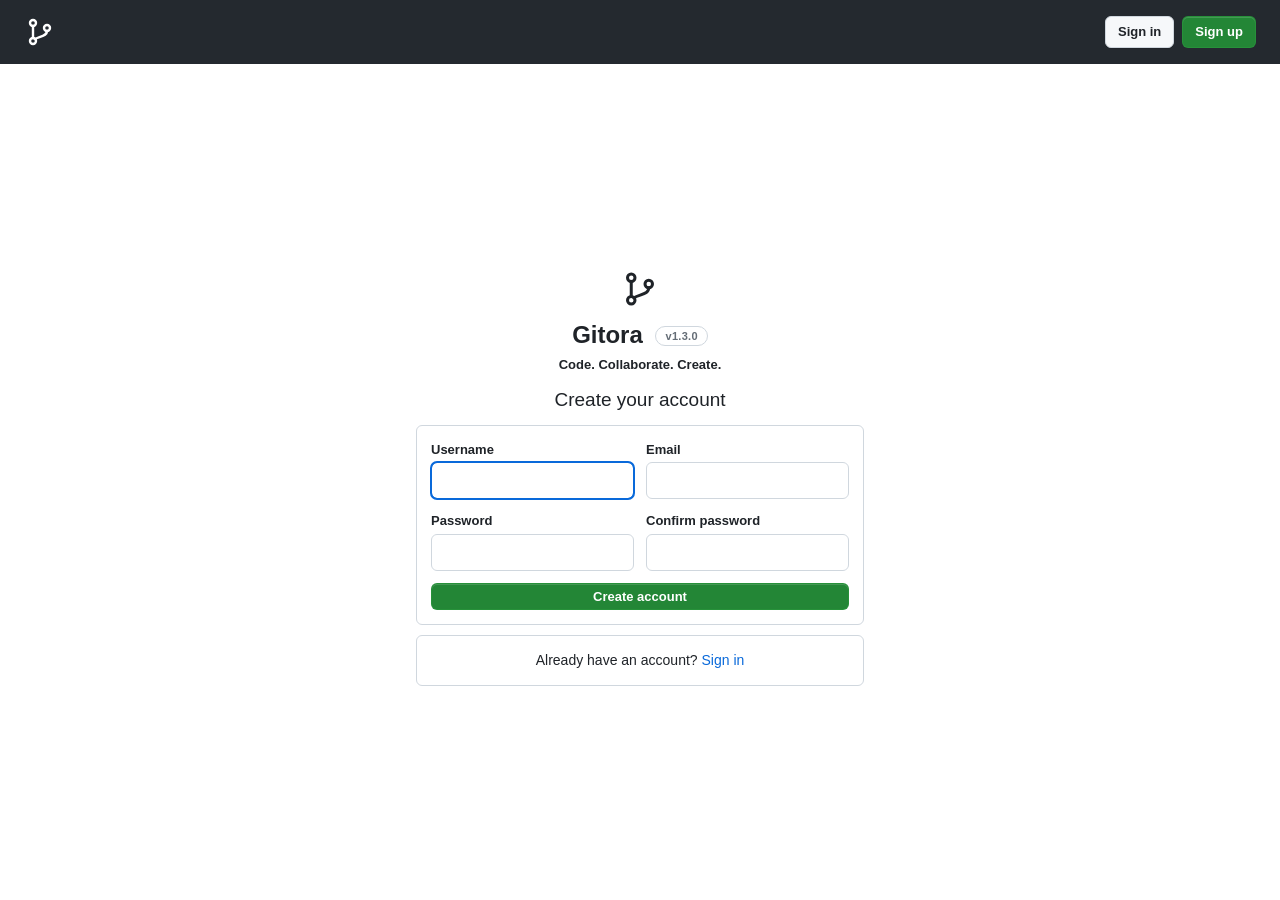
==== commit c73b4d7f: "New updated vr." ====
--- a/index.html
+++ b/index.html
@@ -16,7 +16,9 @@
 header #gs{background:transparent;border:1px solid #6e7681;border-radius:6px;padding:5px 10px;color:#fff;width:260px;font-size:13px}
 .logo{display:flex;align-items:center;gap:8px;font-weight:700;font-size:16px;color:#fff}
 .logo svg{width:28px;height:28px}
+.sgrid{display:grid;grid-template-columns:260px minmax(0,1fr);gap:32px}@media(max-width:860px){.sgrid{grid-template-columns:1fr}}.snav h5{margin:18px 0 6px;padding:0 12px;font-size:12px;color:var(--muted);text-transform:uppercase;letter-spacing:.4px}.snav h5:first-child{margin-top:0}.snav a{display:block;padding:6px 12px;border-radius:6px;color:var(--text)}.snav a:hover{background:#6e76811a;text-decoration:none}.snav a.on{background:#6e768133;font-weight:600;box-shadow:inset 3px 0 #f78166}.srow{display:flex;gap:10px;align-items:center;padding:10px 16px;border-bottom:1px solid var(--border)}.srow:last-child{border:0}
 .sp{flex:1}
+.vr{display:inline-block;vertical-align:middle;margin-left:6px;border:1px solid var(--border);border-radius:2em;padding:1px 9px;font-size:11px;font-weight:600;color:var(--muted);letter-spacing:.3px}
 .wrap{max-width:1100px;margin:0 auto;padding:24px}
 .repohead{background:var(--panel);border-bottom:1px solid var(--border);padding:16px 24px 0}
 .title{display:flex;align-items:center;gap:8px;font-size:20px;flex-wrap:wrap}
@@ -418,7 +420,7 @@
   <a href="#/stars" data-k="#/stars"><span>⭐</span>Stars</a>
   <a href="#/gists" data-k="#/gists"><span>📋</span>Gists</a>
 </nav>
-<footer class="ah"><span><b>Gitora</b> v1.2.0 © 2026 · Code. Collaborate. Create.</span><a href="#/explore">Explore</a><a href="#/gists">Gists</a><a href="#/about">About Developer</a><a href="#" id="kh">Shortcuts</a><span class="sp"></span><span>Data is stored locally in this browser</span></footer>
+<footer class="ah"><span><b>Gitora</b> <span id="avr">v1.3.0</span> © 2026 · Code. Collaborate. Create.</span><a href="#/explore">Explore</a><a href="#/gists">Gists</a><a href="#/about">About Developer</a><a href="#" id="kh">Shortcuts</a><span class="sp"></span><span>Data is stored locally in this browser</span></footer>
 <div id="toast"></div>
 <div id="modal"></div>
 
@@ -904,7 +906,7 @@
   <a class="${tab=="pulls"?"on":""}" href="#/r/${n}/pulls">⑂ Pull requests <span class="count">${open("pr")}</span></a>
   <a class="${tab=="releases"?"on":""}" href="#/r/${n}/releases">🏷 Releases <span class="count">${r.releases.length}</span></a>
   <a class="${tab=="wiki"?"on":""}" href="#/r/${n}/wiki">📖 Wiki</a><a class="${tab=="projects"?"on":""}" href="#/r/${n}/projects">▦ Projects <span class="count">${(r.projects||[]).length}</span></a><a class="${tab=="insights"?"on":""}" href="#/r/${n}/insights">📊 Insights</a>
-  <a class="${tab=="discussions"?"on":""}" href="#/r/${n}/discussions">💬 Discussions <span class="count">${(r.discussions||[]).length}</span></a><a class="${tab=="settings"?"on":""}" href="#/r/${n}/settings">⚙ Settings</a></div></div>`}
+  <a class="${tab=="discussions"?"on":""}" href="#/r/${n}/discussions">💬 Discussions <span class="count">${(r.discussions||[]).length}</span></a><a class="${tab=="actions"?"on":""}" href="#/r/${n}/actions">▶ Actions <span class="count">${(r.runs||[]).length}</span></a><a class="${tab=="security"?"on":""}" href="#/r/${n}/security">🛡 Security</a><a class="${tab=="settings"?"on":""}" href="#/r/${n}/settings">⚙ Settings</a></div></div>`}
 function branchSelect(n,br,kind,path){
   const r=R(n);
   return`<select id="brsel" data-n="${n}" data-k="${kind}" data-p="${esc(path||"")}">${Object.keys(r.branches).map(b=>`<option ${b==br?"selected":""}>${esc(b)}</option>`).join("")}<option value="__new">➕ New branch…</option></select>`}
@@ -943,9 +945,10 @@
 async function hashPw(p,s){try{const b=await crypto.subtle.digest("SHA-256",new TextEncoder().encode(s+p));return[...new Uint8Array(b)].map(x=>x.toString(16).padStart(2,"0")).join("")}catch(e){let h=5381;for(const c of s+p)h=(h*33^c.charCodeAt(0))>>>0;return"x"+h}}
 function activate(u){const a=store.accounts[u];a.gists=a.gists||[];db={repos:a.repos,profile:a.profile};store.session=u;migrate();save()}
 function signOut(){store.session=null;db={repos:{},profile:null};save();toast("Signed out");location.hash="#/signin";route()}
+const APP_VR="v1.3.0";document.addEventListener("DOMContentLoaded",()=>{const e=document.getElementById("avr");if(e)e.textContent=APP_VR});
 function auth(up){
   const hint=!up&&Object.values(store.accounts).some(a=>!a.hash)?'<div class="note blue">Your existing profile has no password yet. Enter its username and choose a password to secure it.</div>':"";
-  app.innerHTML=`<div class="auth"><div class="brand"><div class="bm"><svg viewBox="0 0 32 32" fill="none" stroke="currentColor" stroke-width="2.4" stroke-linecap="round" stroke-linejoin="round"><circle cx="9" cy="7" r="3"/><circle cx="9" cy="25" r="3"/><circle cx="23" cy="12" r="3"/><path d="M9 10v12M23 15c0 5-6 5-12 8"/></svg></div><div class="bn">Gitora</div><div class="bt">Code. Collaborate. Create.</div></div><h2>${up?"Create your account":"Sign in to Gitora"}</h2>${hint}
+  app.innerHTML=`<div class="auth"><div class="brand"><div class="bm"><svg viewBox="0 0 32 32" fill="none" stroke="currentColor" stroke-width="2.4" stroke-linecap="round" stroke-linejoin="round"><circle cx="9" cy="7" r="3"/><circle cx="9" cy="25" r="3"/><circle cx="23" cy="12" r="3"/><path d="M9 10v12M23 15c0 5-6 5-12 8"/></svg></div><div class="bn">Gitora <span class="vr">${APP_VR}</span></div><div class="bt">Code. Collaborate. Create.</div></div><h2>${up?"Create your account":"Sign in to Gitora"}</h2>${hint}
   <div class="box" style="padding:16px"><label style="margin-top:0">${up?"Username":"Username or email"}</label><input type="text" id="au" autofocus autocapitalize="off">
   ${up?'<label>Email</label><input type="text" id="ae">':""}<label>Password</label><input type="password" id="ap">
   ${up?'<label>Confirm password</label><input type="password" id="ac">':""}
@@ -1136,7 +1139,7 @@
   <div class="box"><h3>${esc(path.split("/").pop())} <span class="badge">${f.text?f.content.split("\n").length+" lines · ":""}${size(sizeOf(f))}</span><span class="sp"></span>
     ${f.text&&isMD(path)?`<a class="btn" href="#/r/${n}/blob/${br}/${encodeURIComponent(path)}${showCode?"":"?code"}">${showCode?"Preview":"Code"}</a>`:""}
     ${f.text?`<button class="btn" id="cp">Copy</button><a class="btn" href="${L.edit(n,br,path)}">✏ Edit</a>`:""}
-    <button class="btn" id="raw">Raw</button><button class="btn" id="rn2">Rename</button><button class="btn" id="dl">⬇ Download</button><button class="btn danger" id="del">🗑 Delete</button></h3>${body}</div>
+    <a class="btn" href="#/r/${n}/history/${br}/${encodeURIComponent(path)}">🕘 History</a><button class="btn" id="raw">Raw</button><button class="btn" id="rn2">Rename</button><button class="btn" id="dl">⬇ Download</button><button class="btn danger" id="del">🗑 Delete</button></h3>${body}</div>
   <a href="${L.tree(n,br,dir)}">← Back to folder</a></div>`;
   bindBranch();
   if($("#cp"))$("#cp").onclick=()=>{try{navigator.clipboard.writeText(f.content);toast("Copied")}catch(e){toast("Copy failed")}};
@@ -1280,9 +1283,42 @@
   $("#rp").onclick=()=>{const tag=$("#rt").value.trim();if(!tag)return toast("Tag is required");r.releases.unshift({tag,title:$("#rtt").value.trim(),body:$("#rb").value,time:Date.now()});save();toast("Release published");route()};
   document.querySelectorAll("[data-rd]").forEach(b=>b.onclick=()=>{if(confirm("Delete this release?")){r.releases.splice(+b.dataset.rd,1);save();route()}})}
 
-function repoSettings(n){
+const SETNAV=[["Access",[["general","General","⚙"],["collaborators","Collaborators","👥"],["moderation","Moderation options","🛡"]]],["Code, planning, and automation",[["branches","Branches","⑂"],["tags","Tags","🏷"],["rules","Rules","📏"],["actions","Actions","▶"],["webhooks","Webhooks","🪝"],["environments","Environments","🌐"],["codespaces","Codespaces","💻"],["pages","Pages","📄"]]],["Security and quality",[["security","Advanced Security","🔒"],["deploykeys","Deploy keys","🔑"],["secrets","Secrets and variables","✳"]]],["Integrations",[["apps","GitHub Apps","🧩"],["emails","Email notifications","✉"],["autolinks","Autolink references","🔗"]]]];
+const SETL={
+collaborators:{t:"Collaborators",d:"Invite people to work on this repository and choose their role.",f:[["a","Username"],["b","Role",["Read","Triage","Write","Maintain","Admin"]]],row:x=>`<b>${esc(x.a)}</b> <span class="badge">${esc(x.b)}</span>`,add:"Add collaborator"},
+branches:{t:"Branch protection rules",d:"Define rules for branches that match a name pattern.",f:[["a","Branch name pattern (e.g. main)"],["b","Rule",["Require pull request","Block force pushes","Require status checks","Require linear history"]]],row:x=>`<b>${esc(x.a)}</b> <span class="badge">${esc(x.b)}</span>`,add:"Add rule"},
+tags:{t:"Protected tags",d:"Tags matching a pattern can only be created by admins.",f:[["a","Tag pattern (e.g. v*)"]],row:x=>`🏷 <b>${esc(x.a)}</b>`,add:"Add tag rule"},
+rules:{t:"Rulesets",d:"Group rules that apply to branches or tags.",f:[["a","Ruleset name"],["b","Target",["Branches","Tags"]],["c","Enforcement",["Active","Evaluate","Disabled"]]],row:x=>`<b>${esc(x.a)}</b> <span class="badge">${esc(x.b)}</span> <span class="badge">${esc(x.c)}</span>`,add:"New ruleset"},
+webhooks:{t:"Webhooks",d:"Send event payloads to an external URL.",f:[["a","Payload URL (https://…)"],["b","Events",["Push","Pull requests","Issues","Everything"]]],row:x=>`🪝 <b>${esc(x.a)}</b> <span class="badge">${esc(x.b)}</span>`,add:"Add webhook"},
+environments:{t:"Environments",d:"Configure deployment targets such as production.",f:[["a","Environment name"],["b","Protection",["None","Required reviewers","Wait timer"]]],row:x=>`🌐 <b>${esc(x.a)}</b> <span class="badge">${esc(x.b)}</span>`,add:"New environment"},
+deploykeys:{t:"Deploy keys",d:"SSH keys with access to this repository only.",f:[["a","Title"],["b","Access",["Read-only","Read/write"]],["c","Key (ssh-ed25519 …)"]],row:x=>`🔑 <b>${esc(x.a)}</b> <span class="badge">${esc(x.b)}</span> <span class="mt">${esc((x.c||"").slice(0,24))}…</span>`,add:"Add deploy key"},
+secrets:{t:"Secrets and variables",d:"Secrets are hidden after saving; variables stay visible. Stored only in this browser.",f:[["a","Name (e.g. API_KEY)"],["b","Type",["Secret","Variable"]],["c","Value"]],row:x=>`✳ <b style="font-family:monospace">${esc(x.a.toUpperCase().replace(/\W/g,"_"))}</b> <span class="badge">${esc(x.b)}</span> <span class="mt">${x.b=="Secret"?"••••••••":esc(x.c||"")}</span>`,add:"Add"},
+autolinks:{t:"Autolink references",d:"Turn a prefix like JIRA- into a link in issues and commits.",f:[["a","Reference prefix (e.g. TICKET-)"],["b","Target URL (use <num>)"]],row:x=>`🔗 <b>${esc(x.a)}</b> → <span class="mt">${esc(x.b)}</span>`,add:"Add autolink"}};
+const SETT={
+moderation:{t:"Moderation options",d:"Choose which features are available on this repository.",o:[["issues","Issues","Track bugs and tasks",1],["wiki","Wikis","Document the project",1],["projects","Projects","Plan work on boards",1],["discussions","Discussions","Community conversations",1],["limit","Temporarily limit interactions","Only collaborators can comment",0]]},
+actions:{t:"Actions",d:"Control workflows for this repository.",o:[["on","Allow all actions and workflows","Run any workflow found in .github/workflows",1],["fork","Run workflows from fork pull requests","Needs approval from a maintainer",0],["rw","Workflows have read and write permissions","Otherwise read-only",0]]},
+codespaces:{t:"Codespaces",d:"Cloud development environments.",o:[["on","Enable Codespaces","Let collaborators open this repository in a cloud editor",1],["pre","Prebuilds","Speed up startup",0]]},
+pages:{t:"Pages",d:"Publish a static site from this repository.",o:[["on","Publish with Pages","Serve the default branch as a website",0],["https","Enforce HTTPS","",1]]},
+security:{t:"Advanced Security",d:"Find problems before they ship. Results appear in the Security tab.",o:[["secret","Secret scanning","Detect exposed keys and tokens",1],["dep","Dependency alerts","Flag vulnerable package versions",1],["push","Push protection","Warn before secrets are committed",0],["code","Code scanning","Run static analysis",0]]},
+emails:{t:"Email notifications",d:"Send activity emails for this repository.",o:[["issues","Issues and pull requests","",1],["push","Pushes","",0],["rel","Releases","",1]]},
+apps:{t:"GitHub Apps",d:"Install integrations. They act only inside this repository.",o:[["lint","Code Linter","Comments style problems on pull requests",0],["bot","Dependency Bot","Opens pull requests to update packages",0],["ci","CI Reporter","Posts workflow results",0],["slack","Chat Notifier","Sends events to chat",0]]}};
+function repoSettings(n,sec){const r=R(n);sec=sec||"general";ctx={n,br:r.default};r.cfg=r.cfg||{};const C=r.cfg;C.t=C.t||{};C.l=C.l||{};
+  app.innerHTML=head(n,"settings")+`<div class="wrap" style="max-width:1200px"><div class="sgrid"><nav class="snav">${SETNAV.map(([g,it])=>`<h5>${g}</h5>${it.map(([k,l,i])=>`<a class="${k==sec?"on":""}" href="#/r/${n}/settings/${k}">${i} ${l}</a>`).join("")}`).join("")}</nav><div id="sbody"></div></div></div>`;
+  const m=$("#sbody");
+  if(sec=="general")return setGeneral(n,m);
+  const T=SETT[sec],S=SETL[sec];if(!T&&!S)return notFound();
+  if(T){m.innerHTML=`<h3>${T.t}</h3><p class="mt">${T.d}</p><div class="box">${T.o.map(([k,l,d,df])=>{const v=C.t[sec+"."+k];return`<label class="srow" style="margin:0;font-weight:400"><input type="checkbox" data-t="${sec}.${k}" style="width:auto" ${(v==null?df:v)?"checked":""}><span style="flex:1"><b>${l}</b><br><span class="mt">${d}</span></span></label>`}).join("")}</div>${sec=="security"?`<a class="btn" href="#/r/${n}/security">Open Security tab</a>`:""}${sec=="actions"?`<a class="btn" href="#/r/${n}/actions">Open Actions tab</a>`:""}`;
+    m.querySelectorAll("[data-t]").forEach(c=>c.onchange=()=>{C.t[c.dataset.t]=c.checked;save();toast("Setting saved")});return}
+  const L2=C.l[sec]=C.l[sec]||[];
+  m.innerHTML=`<div class="bar"><h3 style="margin:0">${S.t}</h3><span class="sp"></span><button class="btn green" id="sa">${S.add}</button></div><p class="mt">${S.d}</p>
+  <div id="sf" class="box" style="display:none;padding:16px">${S.f.map(([k,l,o])=>`<label style="margin-top:0">${l}</label>${o?`<select data-f="${k}">${o.map(x=>`<option>${x}</option>`).join("")}</select>`:`<input type="text" data-f="${k}">`}`).join("")}<p style="margin:12px 0 0"><button class="btn green" id="sk">Save</button> <button class="btn" id="sc">Cancel</button></p></div>
+  <div class="box">${L2.length?L2.map((x,i)=>`<div class="srow"><span style="flex:1">${S.row(x)}</span><button class="btn danger" data-sd="${i}">Delete</button></div>`).join(""):'<div class="empty">Nothing here yet.</div>'}</div>`;
+  $("#sa").onclick=()=>$("#sf").style.display="";$("#sc").onclick=()=>$("#sf").style.display="none";
+  $("#sk").onclick=()=>{const x={};m.querySelectorAll("[data-f]").forEach(e=>x[e.dataset.f]=e.value.trim());if(!x.a)return toast("The first field is required");L2.push(x);save();toast("Saved");route()};
+  m.querySelectorAll("[data-sd]").forEach(b=>b.onclick=()=>{if(confirm("Delete this entry?")){L2.splice(+b.dataset.sd,1);save();route()}})}
+function setGeneral(n,mount){
   const r=R(n);
-  app.innerHTML=head(n,"settings")+`<div class="wrap" style="max-width:700px"><h3>General</h3>
+  mount.innerHTML=`<h3>General</h3>
   <label>Description</label><input type="text" id="sd" value="${esc(r.desc||"")}">
   <label>Topics <span class="hint">(comma separated)</span></label><input type="text" id="st" value="${esc(r.topics.join(", "))}">
   <label>License</label><select id="sl">${["","MIT","Apache-2.0","GPL-3.0","BSD-3-Clause"].map(l=>`<option value="${l}" ${l==r.license?"selected":""}>${l||"None"}</option>`).join("")}</select>
@@ -1290,11 +1326,19 @@
   <label>Visibility</label><select id="svis"><option value="">Public</option><option value="1" ${r.private?"selected":""}>Private</option></select>
   <label style="display:flex;gap:6px;font-weight:400"><input type="checkbox" id="spin" ${r.pinned?"checked":""} style="width:auto"> 📌 Pin to my profile</label><label style="display:flex;gap:6px;font-weight:400"><input type="checkbox" id="sarc" ${r.archived?"checked":""} style="width:auto"> 📦 Archive this repository</label><label>Repository name</label><input type="text" id="srn" value="${esc(n)}">
   <p><button class="btn green" id="ss">Save changes</button></p><hr style="border-color:var(--border);margin:24px 0">
-  <h3 style="color:var(--danger)">Danger zone</h3><button class="btn danger" id="dr">Delete this repository</button></div>`;
+  <h3 style="color:var(--danger)">Danger zone</h3><button class="btn danger" id="dr">Delete this repository</button>`;
   $("#ss").onclick=()=>{r.desc=$("#sd").value.trim();r.topics=$("#st").value.split(",").map(x=>x.trim().toLowerCase()).filter(Boolean);r.license=$("#sl").value;r.default=$("#sb").value;r.private=!!$("#svis").value;r.pinned=$("#spin").checked;r.archived=$("#sarc").checked;const nn=$("#srn").value.trim();if(nn&&nn!==n){if(!/^[\w.-]+$/.test(nn)||db.repos[nn])return toast("Invalid or taken name");db.repos[nn]=r;delete db.repos[n];save();toast("Renamed");location.hash="#/r/"+nn+"/settings";return}save();toast("Saved")};
   $("#dr").onclick=()=>{if(prompt(`Type "${n}" to confirm deletion`)===n){delete db.repos[n];save();location.hash="#/"}}}
 
-function profile(u){
+function userPkgs(){const o=[];for(const n of Object.keys(db.repos)){const fs=db.repos[n].branches[db.repos[n].default].files;for(const [p,f] of Object.entries(fs))if(/(^|\/)package\.json$/.test(p)&&f.text)try{const j=JSON.parse(f.content);if(j.name)o.push({n,p,name:j.name,v:j.version||"0.0.0",d:j.description||""})}catch(e){}}return o}
+function pTab(tab,names,P){
+  const q=P.get("q")||"";const fl=names.filter(n=>n.toLowerCase().includes(q.toLowerCase()));
+  const srch=(t)=>`<div class="bar"><input type="text" id="pf3" value="${esc(q)}" placeholder="Find ${t}…" style="flex:1"><a class="btn green" href="#/new">New</a></div>`;
+  if(tab=="repositories")return srch("a repository")+`<div class="grid" id="pr3">${fl.map(repoCard).join("")||'<div class="empty" style="grid-column:1/-1">No repositories match.</div>'}</div>`;
+  if(tab=="stars"){const s=names.filter(n=>R(n).starred);return s.length?`<div class="grid">${s.map(repoCard).join("")}</div>`:'<div class="empty">No starred repositories yet. Click ☆ Star on any repository.</div>'}
+  if(tab=="projects"){const a=[];names.forEach(n=>(R(n).projects||[]).forEach(p=>a.push({n,p})));return a.length?`<div class="grid">${a.map(({n,p})=>`<div class="card"><h4>▦ <a href="#/r/${n}/projects/${p.id}">${esc(p.name)}</a></h4><p>${esc(n)} · ${p.cols.length} columns · ${p.cols.reduce((s,c)=>s+c.cards.length,0)} cards</p><div class="mt">Updated ${ago(p.updated)}</div></div>`).join("")}</div>`:'<div class="empty">No projects yet. Open a repository and use its Projects tab.</div>'}
+  const k=userPkgs();return k.length?`<div class="box">${k.map(x=>`<div class="commit">📦 <b>${esc(x.name)}</b> <span class="badge">${esc(x.v)}</span><span class="msg">${esc(x.d)}</span><a href="${L.blob(x.n,R(x.n).default,x.p)}">${esc(x.n)}</a></div>`).join("")}</div>`:'<div class="empty">No packages found. Packages are detected from <code>package.json</code> files in your repositories.</div>'}
+function profile(u,P){P=P||new URLSearchParams();const tab=P.get("tab")||"overview";
   const p=db.profile;if(!p||u!==p.username)return notFound();
   const names=Object.keys(db.repos).sort((a,b)=>db.repos[b].updated-db.repos[a].updated);
   const days={},seen=new Set();let total=0,yr=0;
@@ -1313,19 +1357,19 @@
   const pr0=db.repos[p.username],rk=pr0&&Object.keys(pr0.branches[pr0.default].files).find(k=>k.toLowerCase()==="readme.md");
   const web=p.website?(/^https?:/i.test(p.website)?p.website:"https://"+p.website):"";
   const starred=names.filter(n=>R(n).starred);
-  app.innerHTML=`<div class="wrap" style="max-width:1200px"><div class="profile"><div class="pside">
+  app.innerHTML=`<div class="wrap" style="max-width:1200px"><div class="tabs" style="margin:0 0 20px;border-bottom:1px solid var(--border)">${[["overview","Overview",""],["repositories","Repositories",names.length],["projects","Projects",names.reduce((x,n)=>x+(R(n).projects||[]).length,0)||""],["packages","Packages",userPkgs().length||""],["stars","Stars",starred.length||""]].map(([k,l,c])=>`<a class="${tab==k?"on":""}" href="#/u/${esc(p.username)}${k=="overview"?"":"?tab="+k}">${l}${c!==""?` <span class="count">${c}</span>`:""}</a>`).join("")}</div><div class="profile"><div class="pside">
     <div class="big">${avatarHTML(260)}</div><h1>${esc(p.name||p.username)}</h1><div class="un">${esc(p.username)}</div>
     ${p.bio?`<p>${esc(p.bio)}</p>`:""}<a class="btn" style="width:100%;justify-content:center;margin-bottom:12px" href="#/settings">Edit profile</a>
     <div class="stats"><span>📁 <b>${names.length}</b> repos</span><span>🕘 <b>${total}</b> commits</span><span>● <b>${iss}</b> issues</span><span>⑂ <b>${prs}</b> PRs</span></div>
     ${p.location?`<div class="meta">📍 ${esc(p.location)}</div>`:""}${web?`<div class="meta">🔗 <a href="${esc(web)}" target="_blank" rel="noopener">${esc(p.website)}</a></div>`:""}
     <div class="meta">📅 Joined ${new Date(p.joined).toLocaleDateString(undefined,{month:"long",year:"numeric"})}</div></div>
-  <div>${rk?`<div class="box"><h3>${esc(p.username)} / README.md<span class="sp"></span><a class="btn" href="${L.edit(p.username,pr0.default,rk)}">✏ Edit</a></h3><div class="md">${md(pr0.branches[pr0.default].files[rk].content,p.username)}</div></div>`:`<div class="note">💡 Create a repository named <b>${esc(p.username)}</b> with a README to show a profile README here.</div>`}
+  <div>${tab!="overview"?pTab(tab,names,P):""}<div ${tab!="overview"?"hidden":""}>${rk?`<div class="box"><h3>${esc(p.username)} / README.md<span class="sp"></span><a class="btn" href="${L.edit(p.username,pr0.default,rk)}">✏ Edit</a></h3><div class="md">${md(pr0.branches[pr0.default].files[rk].content,p.username)}</div></div>`:`<div class="note">💡 Create a repository named <b>${esc(p.username)}</b> with a README to show a profile README here.</div>`}
     ${names.some(n=>R(n).pinned)?`<h3>📌 Pinned</h3><div class="grid" style="margin-bottom:20px">${names.filter(n=>R(n).pinned).map(repoCard).join("")}</div>`:""}<div class="bar"><h3 style="margin:0">Repositories</h3><span class="sp"></span><input type="text" id="pf2" placeholder="Find a repository…" style="width:220px"><a class="btn green" href="#/new">New</a></div>
     <div class="grid" id="pr">${names.map(repoCard).join("")||'<div class="empty" style="grid-column:1/-1">No repositories yet.</div>'}</div>
     ${starred.length?`<h3 style="margin-top:24px">Starred</h3><div class="grid">${starred.map(repoCard).join("")}</div>`:""}
     <div class="box" style="margin-top:24px"><h3>${yr} contributions in the last year</h3><div style="padding:12px 16px"><div class="graph">${cells}</div>
-    <div class="legend">Less <i></i><i class="l1"></i><i class="l2"></i><i class="l3"></i><i class="l4"></i> More</div></div></div></div></div></div>`;
-  filterCards("#pf2","#pr .card")}
+    <div class="legend">Less <i></i><i class="l1"></i><i class="l2"></i><i class="l3"></i><i class="l4"></i> More</div></div></div></div></div></div></div>`;
+  filterCards("#pf2","#pr .card");filterCards("#pf3","#pr3 .card")}
 
 function editProfile(){
   const p=db.profile;let av=p.avatar||"";
@@ -1398,7 +1442,7 @@
 /* ================= About developer ================= */
 function aboutDev(){
   const gh="https://github.com/abhinavmaurya12";
-  const LINKEDIN="https://www.linkedin.com/in/abhinavmaurya1/",INSTAGRAM="https://www.instagram.com/_abhinav_830_",LINKFORGE="https://abhinavmaurya12.github.io/LinkForge/"; /* paste your LinkedIn / Instagram profile URLs between the quotes */
+  const LINKEDIN="https://www.linkedin.com/in/abhinavmaurya1/",INSTAGRAM="https://www.instagram.com/_abhinav_830_",LINKFORGE="https://abhinavmaurya12.github.io/LinkForge/",REPLICAX="https://abhinavmaurya12.github.io/ReplicaX/"; /* paste your LinkedIn / Instagram profile URLs between the quotes */
   const soc=(u,ic,l)=>u?`<a class="btn" href="${u}" target="_blank" rel="noopener noreferrer">${ic} ${l}</a>`:`<a class="btn" href="#" onclick="toast('${l} link not added yet');return false">${ic} ${l}</a>`;
   app.innerHTML=`<div class="wrap" style="max-width:860px"><div class="box"><div class="md" style="text-align:center;padding:32px 24px">
   <img src="${gh}.png?size=240" alt="Abhinav Maurya" width="120" height="120" style="border-radius:50%;border:2px solid var(--border);background:var(--panel)" onerror="this.style.display='none'">
@@ -1411,6 +1455,7 @@
       View GitHub profile</a>
     <a class="btn" href="${gh}?tab=repositories" target="_blank" rel="noopener noreferrer">📁 Repositories</a>
     <a class="btn" href="${LINKFORGE}" target="_blank" rel="noopener noreferrer">🚀 LinkForge</a>
+    <a class="btn" href="${REPLICAX}" target="_blank" rel="noopener noreferrer">🧬 ReplicaX</a>
     <a class="btn" href="${gh}?tab=followers" target="_blank" rel="noopener noreferrer">⭐ Follow</a>
   </div></div></div>
   <div class="grid">
@@ -1424,7 +1469,41 @@
       <p style="font-size:15px;color:var(--text);margin:0 0 4px"><b>All My Projects. One Destination. 🚀</b></p>
       <p style="max-width:620px;margin:0 auto 14px">LinkForge is a centralized showcase for my live websites and web development projects. It brings all my deployed projects together in one place, allowing visitors to explore my work and access live demos without searching through multiple repositories.</p>
       <a class="btn green" href="${LINKFORGE}" target="_blank" rel="noopener noreferrer">Visit LinkForge ↗</a></div>
+    <div class="card" style="grid-column:1/-1;text-align:center;padding:24px"><h4 style="font-size:20px">🚀 ReplicaX</h4>
+      <p style="font-size:15px;color:var(--text);margin:0 0 4px"><b>One Platform. Multiple Website Replicas.</b></p>
+      <p style="max-width:620px;margin:0 auto 14px">ReplicaX is a web development project dedicated to recreating and exploring popular website designs through frontend development. It serves as a growing collection of website replicas built to practice UI/UX design, responsive layouts, and modern web development techniques.</p>
+      <a class="btn green" href="${REPLICAX}" target="_blank" rel="noopener noreferrer">Visit ReplicaX ↗</a></div>
   </div></div>`}
+
+/* ===== Gitora extras: Actions, Security, File history ===== */
+function wfFiles(r){const f=r.branches[r.default].files;return Object.keys(f).filter(p=>/^\.github\/workflows\/[^\/]+\.ya?ml$/.test(p)&&f[p].text)}
+function wfName(r,p){const m=r.branches[r.default].files[p].content.match(/^name:\s*(.+)/m);return m?m[1].trim().replace(/^["']|["']$/g,""):p.split("/").pop()}
+function wfSteps(t){const s=[];t.split("\n").forEach(l=>{let m=l.match(/^\s+-?\s*name:\s*(.+)/);if(m)s.push({name:m[1].trim().replace(/^["']|["']$/g,""),cmd:""});m=l.match(/^\s+(?:-\s*)?(?:run|uses):\s*(.+)/);if(m&&s.length&&!s[s.length-1].cmd)s[s.length-1].cmd=m[1].trim()});return s.length?s:[{name:"Run job",cmd:""}]}
+function runWf(r,p){let bad=false,tot=0;const steps=wfSteps(r.branches[r.default].files[p].content).map(s=>{const ms=80+Math.floor(Math.random()*900);if(bad)return{name:s.name,skip:1,ok:0,ms:0,log:"Skipped because a previous step failed"};const f=/exit\s+[1-9]|(^|\s)false(\s|$)/.test(s.cmd);if(f)bad=true;tot+=ms;return{name:s.name,ok:!f,ms,log:(s.cmd?"$ "+s.cmd+"\n":"")+(f?"Error: process completed with exit code 1":"Done")}});
+  const u={id:rid(),wf:wfName(r,p),path:p,time:Date.now(),ms:tot,ok:!bad,by:db.profile.username,steps};r.runs.unshift(u);r.runs=r.runs.slice(0,50);save();return u}
+function actions(n,id){const r=R(n);r.runs=r.runs||[];ctx={n,br:r.default};const wf=wfFiles(r),ic=s=>s.skip?"⏭":s.ok?"✅":"❌";
+  if(id){const u=r.runs.find(x=>x.id==id);if(!u)return notFound();
+    app.innerHTML=head(n,"actions")+`<div class="wrap"><div class="bar"><a href="#/r/${n}/actions">← All workflows</a></div><div class="box"><h3>${u.ok?"✅":"❌"} ${esc(u.wf)} <span class="badge">${u.ok?"Success":"Failed"}</span><span class="sp"></span><span class="mt">${ago(u.time)} · ${u.ms} ms · ${esc(u.by)}</span></h3>${u.steps.map(s=>`<details ${s.ok||s.skip?"":"open"} style="border-bottom:1px solid var(--border);padding:8px 16px"><summary>${ic(s)} ${esc(s.name)} <span class="mt">${s.ms} ms</span></summary><pre class="code" style="padding:8px">${esc(s.log)}</pre></details>`).join("")}</div></div>`;return}
+  app.innerHTML=head(n,"actions")+`<div class="wrap"><div class="note blue">Workflows are read from <code>.github/workflows/*.yml</code>. Runs are simulated in your browser: each step's name and <code>run</code> command is listed, and a command with <code>exit 1</code> fails the run.</div>
+  <div class="box"><h3>Workflows <span class="sp"></span><button class="btn green" id="nw">New workflow</button></h3>${wf.length?wf.map(p=>`<div class="commit">⚙ <a href="${L.blob(n,r.default,p)}">${esc(wfName(r,p))}</a><span class="msg">${esc(p)}</span><button class="btn" data-run="${esc(p)}">▶ Run workflow</button></div>`).join(""):'<div class="empty">No workflows yet. Click “New workflow” for a starter CI file.</div>'}</div>
+  <div class="box"><h3>Workflow runs <span class="count">${r.runs.length}</span></h3>${r.runs.length?r.runs.map(u=>`<div class="commit">${u.ok?"✅":"❌"}<a href="#/r/${n}/actions/${u.id}" style="color:var(--text);font-weight:500">${esc(u.wf)}</a><span class="msg">#${u.id.slice(0,5)} · ${esc(u.by)}</span><span class="mt">${u.ms} ms · ${ago(u.time)}</span></div>`).join(""):'<div class="empty">No runs yet.</div>'}</div></div>`;
+  document.querySelectorAll("[data-run]").forEach(b=>b.onclick=()=>{const u=runWf(r,b.dataset.run);toast(u.ok?"Workflow succeeded":"Workflow failed");location.hash=`#/r/${n}/actions/${u.id}`});
+  $("#nw").onclick=()=>{const p=".github/workflows/ci.yml",fs=r.branches[r.default].files;if(fs[p])return toast("ci.yml already exists");fs[p]={text:true,content:"name: CI\non: [push, pull_request]\njobs:\n  build:\n    runs-on: ubuntu-latest\n    steps:\n      - name: Checkout\n        uses: actions/checkout@v4\n      - name: Install dependencies\n        run: npm ci\n      - name: Run tests\n        run: npm test\n",updated:Date.now()};commit(r,r.default,"Add CI workflow");toast("Workflow created");route()}}
+const SEC=[["AWS access key",/AKIA[0-9A-Z]{16}/],["GitHub token",/gh[pousr]_[A-Za-z0-9]{30,}/],["Private key",/-----BEGIN [A-Z ]*PRIVATE KEY-----/],["Hardcoded secret",/(password|passwd|secret|api[_-]?key|token)\s*[:=]\s*["'][^"']{6,}["']/i]];
+const VULN={lodash:["4.17.21","Prototype pollution"],minimist:["1.2.6","Prototype pollution"],axios:["1.6.0","Credential leak via redirects"],express:["4.19.2","Open redirect"],jquery:["3.5.0","Cross-site scripting"],moment:["2.29.4","Path traversal / ReDoS"]};
+const vlt=(a,b)=>{const x=a.split(".").map(Number),y=b.split(".").map(Number);for(let i=0;i<3;i++){if((x[i]||0)!=(y[i]||0))return(x[i]||0)<(y[i]||0)}return false};
+function security(n){const r=R(n),fs=r.branches[r.default].files,sec=[],dep=[];ctx={n,br:r.default};
+  for(const [p,f] of Object.entries(fs)){if(!f.text)continue;f.content.split("\n").forEach((l,i)=>{for(const [k,re] of SEC)if(re.test(l)){sec.push({k,p,ln:i+1});break}});
+    if(/(^|\/)package\.json$/.test(p))try{const j=JSON.parse(f.content);for(const [d,v] of Object.entries(Object.assign({},j.dependencies,j.devDependencies))){const m=String(v).match(/\d+(\.\d+){0,2}/);if(VULN[d]&&m&&vlt(m[0].split(".").concat(["0","0"]).slice(0,3).join("."),VULN[d][0]))dep.push({d,v,p,fix:VULN[d][0],why:VULN[d][1]})}}catch(e){}}
+  const pol=Object.keys(fs).some(p=>/^(\.github\/)?SECURITY\.md$/i.test(p));
+  app.innerHTML=head(n,"security")+`<div class="wrap"><div class="grid1">
+  <div class="box"><h3>${pol?"✅":"⚠️"} Security policy <span class="sp"></span>${pol?"":'<a class="btn" href="'+L.edit(n,r.default,"SECURITY.md")+'">Add SECURITY.md</a>'}</h3><div style="padding:12px 16px" class="mt">${pol?"This repository has a security policy.":"Tell people how to report vulnerabilities privately."}</div></div>
+  <div class="box"><h3>🔑 Secret scanning <span class="count">${sec.length}</span></h3>${sec.length?sec.map(s=>`<div class="commit">🚨 <b>${s.k}</b><span class="msg"><a href="${L.blob(n,r.default,s.p)}">${esc(s.p)}</a> line ${s.ln}</span></div>`).join(""):'<div class="empty">No exposed secrets found in the default branch.</div>'}</div>
+  <div class="box"><h3>📦 Dependency alerts <span class="count">${dep.length}</span></h3>${dep.length?dep.map(d=>`<div class="commit">⚠️ <b>${esc(d.d)}</b> ${esc(d.v)}<span class="msg">${esc(d.why)} · upgrade to ≥ ${d.fix} · ${esc(d.p)}</span></div>`).join(""):'<div class="empty">No known vulnerable dependencies in package.json files.</div>'}</div></div>
+  <p class="hint">Scans run locally on the default branch against a small built-in rule set; they are not a replacement for a real scanner.</p></div>`}
+function history(n,br,path){const r=R(n);if(!r.branches[br])return notFound();ctx={n,br};
+  const cs=r.branches[br].commits.map(c=>({c,h:(c.changes||[]).find(x=>x.p==path)})).filter(x=>x.h);
+  app.innerHTML=head(n,"code")+`<div class="wrap"><div class="bar"><h3 style="margin:0">History for ${esc(path)}</h3><span class="sp"></span><a class="btn" href="${L.blob(n,br,path)}">View file</a></div><div class="box">${cs.length?cs.map(({c,h})=>`<div class="commit"><a style="font-family:monospace" href="#/r/${n}/commit/${c.id}">${c.id.slice(0,7)}</a><a href="#/r/${n}/commit/${c.id}" style="color:var(--text);font-weight:500">${esc(c.msg)}</a><span class="msg"></span><span class="mt"><b style="color:#3fb950">+${h.add}</b> <b style="color:var(--danger)">−${h.del}</b> · ${h.t} · ${ago(c.time)}</span></div>`).join(""):'<div class="empty">No recorded history for this file.</div>'}</div></div>`}
 
 /* ================= router ================= */
 function markNav(){
@@ -1440,7 +1519,7 @@
   const hash=(location.hash||"#/").slice(1),h=hash.split("?")[0];
   const seg=h.split("/").filter(Boolean).map(decodeURIComponent),P=new URLSearchParams(hash.split("?")[1]||"");
   if(!seg.length)return home();
-  switch(seg[0]){case"u":return profile(seg[1]);case"about":return aboutDev();case"settings":return editProfile();case"new":return newRepo();case"explore":return explore(P);case"search":return search(P);case"stars":return stars();case"gists":return gists(P);case"notifications":return notifications();case"issues":return globalList("issue");case"pulls":return globalList("pr");case"signin":case"signup":location.hash="#/";return}
+  switch(seg[0]){case"u":return profile(seg[1],P);case"about":return aboutDev();case"settings":return editProfile();case"new":return newRepo();case"explore":return explore(P);case"search":return search(P);case"stars":return stars();case"gists":return gists(P);case"notifications":return notifications();case"issues":return globalList("issue");case"pulls":return globalList("pr");case"signin":case"signup":location.hash="#/";return}
   if(seg[0]=="r"){
     const n=seg[1],a=seg[2],r=R(n);if(!r)return notFound();
     const br=seg[3]||r.default,rest=seg[4]||"";
@@ -1457,7 +1536,7 @@
       case"pull":return thread(n,+seg[3],seg[4]=="files"?"files":"conv");
       case"compare":return compare(n,P);
       case"releases":return releases(n);
-      case"settings":return repoSettings(n);case"wiki":return wiki(n,seg[3]||"Home",P);case"projects":return projects(n,seg[3]);case"insights":return insights(n,P);case"milestones":return milestones(n,P);case"commit":return commitView(n,seg[3]);case"discussions":return discussions(n,seg[3])}}
+      case"settings":return repoSettings(n,seg[3]);case"wiki":return wiki(n,seg[3]||"Home",P);case"projects":return projects(n,seg[3]);case"insights":return insights(n,P);case"milestones":return milestones(n,P);case"commit":return commitView(n,seg[3]);case"discussions":return discussions(n,seg[3]);case"actions":return actions(n,seg[3]);case"security":return security(n);case"history":return history(n,br,rest)}}
   notFound()}
 window.addEventListener("hashchange",()=>{route();window.scrollTo(0,0)});
 openDB().then(load).then(()=>{if(store.session&&store.accounts[store.session])activate(store.session);route()});
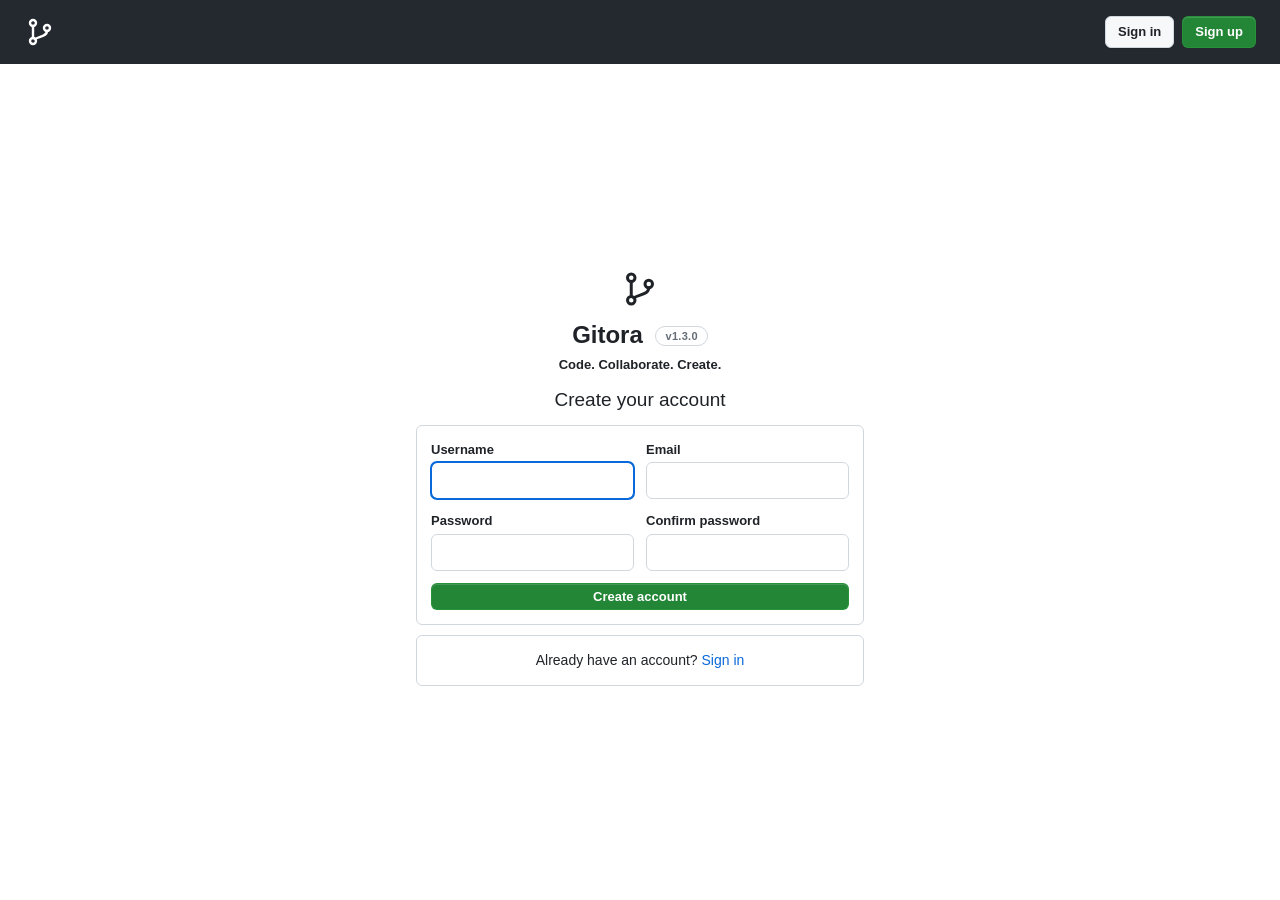
==== commit 950b4c6b: "New update" ====
--- a/index.html
+++ b/index.html
@@ -634,6 +634,7 @@
 function barChart(vals,labels,color){
   const max=Math.max(1,...vals),w=vals.length,bw=520/w;
   return`<svg viewBox="0 0 520 134" style="width:100%;height:auto"><line x1="0" y1="110.5" x2="520" y2="110.5" stroke="var(--border)"/>${vals.map((v,i)=>{const h=Math.round(v/max*100);return`<rect x="${(i*bw+2).toFixed(1)}" y="${110-h}" width="${(bw-4).toFixed(1)}" height="${h}" rx="2" fill="${color||"#2ea043"}"><title>${esc(labels[i])}: ${v}</title></rect>`}).join("")}<text x="0" y="128" font-size="10" fill="var(--muted)">${esc(labels[0])}</text><text x="520" y="128" font-size="10" text-anchor="end" fill="var(--muted)">${esc(labels[w-1])}</text><text x="520" y="9" font-size="10" text-anchor="end" fill="var(--muted)">max ${max}</text></svg>`}
+function areaChart(v,lab,col,h){const W=520,H=h||110,mx=Math.max(...v,1),st=W/(v.length-1||1),l=v.map((y,i)=>(i*st).toFixed(1)+","+(H-4-(y/mx)*(H-14)).toFixed(1)).join(" ");return`<svg viewBox="0 0 ${W} ${H}" style="width:100%;height:auto" preserveAspectRatio="none"><polygon points="0,${H-4} ${l} ${W},${H-4}" fill="${col}" fill-opacity=".3"/><polyline points="${l}" fill="none" stroke="${col}" stroke-width="1.6"/><title>Peak: ${mx}</title></svg>`}
 function insights(n,P){
   const r=R(n),t=P.get("tab")||"pulse",days=+(P.get("d")||7),now=Date.now(),since=now-days*864e5,cs=allCommits(r);
   const nav=[["pulse","Pulse"],["contributors","Contributors"],["commits","Commits"],["languages","Languages"]].map(([k,l])=>`<a class="${t==k?"on":""}" href="#/r/${n}/insights?tab=${k}">${l}</a>`).join("");
@@ -649,8 +650,15 @@
     <div class="box"><h3>Merged pull requests</h3>${merged.map(i=>`<div class="ir">${icon(i)}<a href="#/r/${n}/pull/${i.n}">${esc(i.title)}</a><span class="mt">#${i.n}</span></div>`).join("")||'<div class="empty">None in this period.</div>'}</div>
     <div class="box"><h3>Opened issues</h3>${opened.map(i=>`<div class="ir">${icon(i)}<a href="#/r/${n}/issues/${i.n}">${esc(i.title)}</a><span class="mt">#${i.n}</span></div>`).join("")||'<div class="empty">None in this period.</div>'}</div>`}
   else if(t=="contributors"){
-    let add=0,del=0;cs.forEach(c=>(c.changes||[]).forEach(x=>{add+=x.add;del+=x.del}));
-    body=`<h3 style="margin:0 0 12px">Contributors</h3><div class="box"><div class="ir" style="display:block"><div style="display:flex;gap:10px;align-items:center">${avatarHTML(36)}<div><b>${esc(db.profile.username)}</b><div class="mt">${cs.length} commits · <span style="color:#3fb950">${add}++</span> <span style="color:var(--danger)">${del}--</span></div></div></div><div style="margin-top:12px">${barChart(weeks,wl)}</div></div></div>`}
+    const m=P.get("m")||"commits",col={commits:"#3fb950",additions:"#2ea043",deletions:"#f85149"}[m]||"#3fb950",us={};
+    const val=(c)=>m=="commits"?1:(c.changes||[]).reduce((s,x)=>s+(m=="additions"?x.add:x.del),0);
+    cs.forEach(c=>{const u=c.by||db.profile.username,o=us[u]=us[u]||{u,c:0,a:0,d:0,v:0,w:weeks.map(()=>0)};o.c++;(c.changes||[]).forEach(x=>{o.a+=x.add;o.d+=x.del});const i=25-Math.floor((now-c.time)/W),v=val(c);o.v+=v;if(i>=0&&i<=25)o.w[i]+=v});
+    const list=Object.values(us).sort((a,b)=>b.v-a.v||b.c-a.c),tw=weeks.map((_,i)=>list.reduce((s,o)=>s+o.w[i],0)),ax=`<div class="mt" style="display:flex;justify-content:space-between"><span>${wl[0]}</span><span>${wl[25]}</span></div>`;
+    const av=u=>u==db.profile.username?avatarHTML(36):`<span style="width:36px;height:36px;border-radius:50%;background:var(--purple);color:#fff;display:inline-flex;align-items:center;justify-content:center;font-weight:700">${esc(u[0]||"?").toUpperCase()}</span>`;
+    body=`<div class="bar"><h3 style="margin:0">Contributors</h3><span class="sp"></span><span class="mt">${wl[0]} – ${wl[25]}</span><select id="cm">${["commits","additions","deletions"].map(k=>`<option value="${k}" ${k==m?"selected":""}>Contributions: ${k[0].toUpperCase()+k.slice(1)}</option>`).join("")}</select></div>
+    <p class="mt" style="margin-top:0">Contributions to ${esc(r.default)}, line counts have been omitted for merges.</p>
+    <div class="box" style="padding:16px">${areaChart(tw,wl,col,150)}${ax}</div>
+    ${list.map((o,i)=>`<div class="box"><div class="ir" style="display:block"><div style="display:flex;gap:10px;align-items:center">${av(o.u)}<div style="flex:1"><a href="#/u/${esc(o.u)}"><b>${esc(o.u)}</b></a> <span class="mt">#${i+1}</span><div class="mt">${o.c} commit${o.c!=1?"s":""} · <span style="color:#3fb950">${o.a}++</span> <span style="color:var(--danger)">${o.d}--</span></div></div></div><div style="margin-top:10px">${areaChart(o.w,wl,col,70)}</div></div></div>`).join("")||'<div class="empty">No commits yet.</div>'}`}
   else if(t=="commits"){
     const dow=[0,0,0,0,0,0,0];cs.forEach(c=>dow[new Date(c.time).getDay()]++);
     body=`<h3 style="margin:0 0 12px">Commit activity</h3><div class="box" style="padding:16px"><p class="mt" style="margin-top:0">Commits per week over the last 26 weeks</p>${barChart(weeks,wl)}</div>
@@ -660,6 +668,7 @@
     body=`<h3 style="margin:0 0 12px">Languages</h3><div class="box" style="padding:16px">${ls.length?`<div class="lang" style="height:12px">${ls.map(x=>`<div style="width:${x.v/tot*100}%;background:${x.c}"></div>`).join("")}</div><table class="md" style="padding:0;width:100%;display:table">${ls.map(x=>`<tr><td><span class="dot" style="background:${x.c}"></span><b>${x.name}</b></td><td>${(x.v/tot*100).toFixed(1)}%</td><td>${size(x.v)}</td></tr>`).join("")}</table>`:'<div class="empty">No code yet.</div>'}</div>
     <div class="statg">${stat(Object.keys(r.branches[r.default].files).length,"Files")}${stat(Object.keys(r.branches).length,"Branches")}${stat(cs.length,"Commits")}${stat(r.releases.length,"Releases")}</div>`}
   app.innerHTML=head(n,"insights")+`<div class="wrap" style="max-width:1100px"><div class="insl"><nav class="sidenav">${nav}</nav><div>${body}</div></div></div>`;
+  if($("#cm"))$("#cm").onchange=()=>{location.hash=`#/r/${n}/insights?tab=contributors&m=${$("#cm").value}`};
   if($("#ind"))$("#ind").onchange=()=>{location.hash=`#/r/${n}/insights?tab=pulse&d=${$("#ind").value}`}}
 
 /* ---- GitHub-style header: menu drawer, breadcrumb, create menu, issues / PR / bell buttons ---- */
@@ -1065,6 +1074,8 @@
   <div class="meta">📖 Readme</div>${r.license?`<div class="meta">⚖ ${esc(r.license)} license</div>`:""}
   <div class="meta">${r.starred?"★ 1 star":"☆ 0 stars"}</div><div class="meta">⑂ ${Object.keys(r.branches).length} branches</div></section>
   <section><h4>Releases <span class="count">${r.releases.length}</span></h4>${rel?`<b>${esc(rel.title||rel.tag)}</b> <span class="badge" style="color:#3fb950;border-color:#3fb950">Latest</span><div class="mt">${esc(rel.tag)} · ${ago(rel.time)}</div>`:'<span class="mt">No releases published</span>'}</section>
+  ${(()=>{const n=Object.keys(db.repos).find(k=>db.repos[k]===r),m={};allCommits(r).forEach(c=>{const u=c.by||db.profile.username;m[u]=(m[u]||0)+1});if(!Object.keys(m).length)m[db.profile.username]=0;const us=Object.entries(m).sort((x,y)=>y[1]-x[1]),av=u=>u==db.profile.username?avatarHTML(32):`<span title="${esc(u)}" style="width:32px;height:32px;border-radius:50%;background:var(--purple);color:#fff;display:inline-flex;align-items:center;justify-content:center;font-weight:700">${esc(u[0]||"?").toUpperCase()}</span>`;
+  return`<section><h4><a href="#/r/${esc(n)}/graphs/contributors" style="color:inherit">Contributors</a> <span class="count">${us.length}</span></h4><div style="display:flex;gap:6px;flex-wrap:wrap;margin-bottom:8px">${us.slice(0,12).map(([u])=>`<a href="#/u/${esc(u)}" title="${esc(u)}" style="display:inline-flex">${av(u)}</a>`).join("")}</div>${us.slice(0,3).map(([u,c])=>`<div class="mt"><a href="#/u/${esc(u)}"><b>${esc(u)}</b></a> · ${c} commit${c!=1?"s":""}</div>`).join("")}${us.length>3?`<div class="mt">+ ${us.length-3} more</div>`:""}<a href="#/r/${esc(n)}/graphs/contributors" style="font-size:12px">View contributors graph →</a></section>`})()}
   <section style="border:0"><h4>Languages</h4>${ls.length?`<div class="lang">${ls.map(x=>`<div style="width:${x.v/tot*100}%;background:${x.c}"></div>`).join("")}</div>${ls.map(x=>`<span style="margin-right:10px;white-space:nowrap"><span class="dot" style="background:${x.c}"></span><b>${x.name}</b> ${(x.v/tot*100).toFixed(1)}%</span>`).join("")}`:'<span class="mt">No code yet</span>'}</section></aside>`}
 
 function tree(n,br,dir){
@@ -1445,7 +1456,7 @@
   const LINKEDIN="https://www.linkedin.com/in/abhinavmaurya1/",INSTAGRAM="https://www.instagram.com/_abhinav_830_",LINKFORGE="https://abhinavmaurya12.github.io/LinkForge/",REPLICAX="https://abhinavmaurya12.github.io/ReplicaX/"; /* paste your LinkedIn / Instagram profile URLs between the quotes */
   const soc=(u,ic,l)=>u?`<a class="btn" href="${u}" target="_blank" rel="noopener noreferrer">${ic} ${l}</a>`:`<a class="btn" href="#" onclick="toast('${l} link not added yet');return false">${ic} ${l}</a>`;
   app.innerHTML=`<div class="wrap" style="max-width:860px"><div class="box"><div class="md" style="text-align:center;padding:32px 24px">
-  <img src="${gh}.png?size=240" alt="Abhinav Maurya" width="120" height="120" style="border-radius:50%;border:2px solid var(--border);background:var(--panel)" onerror="this.style.display='none'">
+  <div aria-label="Abhinav Maurya" style="width:120px;height:120px;border-radius:50%;margin:0 auto;display:flex;align-items:center;justify-content:center;background:var(--purple);color:#fff;font-size:44px;font-weight:700;letter-spacing:1px;border:2px solid var(--border)">AM</div>
   <h1 style="border:0;margin:12px 0 0">Abhinav Maurya</h1>
   <div class="mt" style="font-size:14px">@abhinavmaurya12 · Developer of Gitora</div>
   <p style="margin:16px auto;max-width:560px">Hi! 👋 I'm the developer behind <b>Gitora</b>, a lightweight GitHub-style app that runs entirely in your browser. I enjoy building useful tools and sharing my code with others.</p>
@@ -1536,7 +1547,7 @@
       case"pull":return thread(n,+seg[3],seg[4]=="files"?"files":"conv");
       case"compare":return compare(n,P);
       case"releases":return releases(n);
-      case"settings":return repoSettings(n,seg[3]);case"wiki":return wiki(n,seg[3]||"Home",P);case"projects":return projects(n,seg[3]);case"insights":return insights(n,P);case"milestones":return milestones(n,P);case"commit":return commitView(n,seg[3]);case"discussions":return discussions(n,seg[3]);case"actions":return actions(n,seg[3]);case"security":return security(n);case"history":return history(n,br,rest)}}
+      case"settings":return repoSettings(n,seg[3]);case"wiki":return wiki(n,seg[3]||"Home",P);case"projects":return projects(n,seg[3]);case"insights":return insights(n,P);case"graphs":return insights(n,new URLSearchParams("tab=contributors&"+P.toString()));case"milestones":return milestones(n,P);case"commit":return commitView(n,seg[3]);case"discussions":return discussions(n,seg[3]);case"actions":return actions(n,seg[3]);case"security":return security(n);case"history":return history(n,br,rest)}}
   notFound()}
 window.addEventListener("hashchange",()=>{route();window.scrollTo(0,0)});
 openDB().then(load).then(()=>{if(store.session&&store.accounts[store.session])activate(store.session);route()});
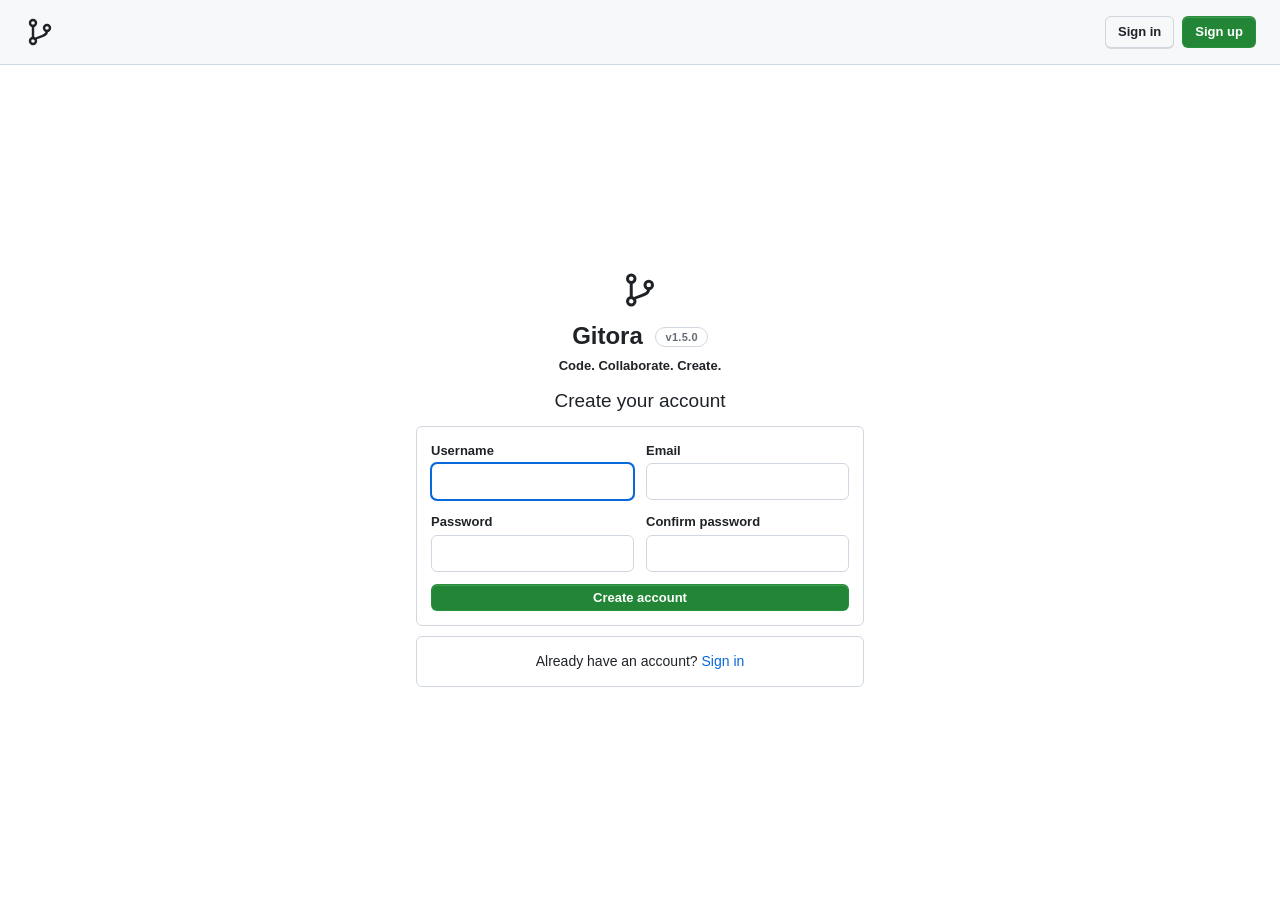
==== commit e3da71e3: "New Update and bugs fixed" ====
--- a/index.html
+++ b/index.html
@@ -3,18 +3,18 @@
 <head>
 <meta charset="utf-8">
 <meta name="viewport" content="width=device-width, initial-scale=1, viewport-fit=cover">
-<meta name="theme-color" content="#010409">
+<meta name="theme-color" content="#151b23">
 <title>Gitora</title>
 <style>
-:root{--bg:#0d1117;--panel:#161b22;--border:#30363d;--text:#e6edf3;--muted:#8b949e;--link:#58a6ff;--green:#238636;--green2:#2ea043;--hdr:#010409;--danger:#f85149;--purple:#a371f7;--addbg:#2ea04326;--delbg:#f8514926;--kw:#ff7b72;--str:#a5d6ff;--num:#79c0ff;--tag:#7ee787}
-@media (prefers-color-scheme: light){:root{--bg:#fff;--panel:#f6f8fa;--border:#d0d7de;--text:#1f2328;--muted:#656d76;--link:#0969da;--hdr:#24292f;--addbg:#dafbe1;--delbg:#ffebe9;--kw:#cf222e;--str:#0a3069;--num:#0550ae;--tag:#116329}}
+:root{--bg:#0d1117;--panel:#161b22;--border:#30363d;--text:#e6edf3;--muted:#8b949e;--link:#58a6ff;--green:#238636;--green2:#2ea043;--hdr:#151b23;--hdr-bg:#151b23;--hdr-border:#3d444d;--hdr-fg:#f0f6fc;--hdr-muted:#9198a1;--hdr-btn-border:#3d444d;--hdr-hover:#656c7633;--danger:#f85149;--purple:#a371f7;--addbg:#2ea04326;--delbg:#f8514926;--kw:#ff7b72;--str:#a5d6ff;--num:#79c0ff;--tag:#7ee787}
+@media (prefers-color-scheme: light){:root{--bg:#fff;--panel:#f6f8fa;--border:#d0d7de;--text:#1f2328;--muted:#656d76;--link:#0969da;--hdr:#f6f8fa;--hdr-bg:#f6f8fa;--hdr-border:#d1d9e0;--hdr-fg:#1f2328;--hdr-muted:#59636e;--hdr-btn-border:#d1d9e0;--hdr-hover:#818b981a;--addbg:#dafbe1;--delbg:#ffebe9;--kw:#cf222e;--str:#0a3069;--num:#0550ae;--tag:#116329}}
 *{box-sizing:border-box}
 body{margin:0;background:var(--bg);color:var(--text);font:14px/1.5 -apple-system,BlinkMacSystemFont,"Segoe UI",Helvetica,Arial,sans-serif}
 a{color:var(--link);text-decoration:none;cursor:pointer}a:hover{text-decoration:underline}
-header{background:var(--hdr);padding:12px 24px;display:flex;align-items:center;gap:16px;color:#fff;flex-wrap:wrap}
-header nav a{color:#fff;font-weight:600;margin-right:12px}
-header #gs{background:transparent;border:1px solid #6e7681;border-radius:6px;padding:5px 10px;color:#fff;width:260px;font-size:13px}
-.logo{display:flex;align-items:center;gap:8px;font-weight:700;font-size:16px;color:#fff}
+header{background:var(--hdr-bg);border-bottom:1px solid var(--hdr-border);padding:12px 24px;display:flex;align-items:center;gap:16px;color:var(--hdr-fg);flex-wrap:wrap}
+header nav a{color:var(--hdr-fg);font-weight:600;margin-right:12px}
+header #gs{background:transparent;border:1px solid var(--hdr-btn-border);border-radius:6px;padding:5px 10px;color:var(--hdr-fg);width:260px;font-size:13px}
+.logo{display:flex;align-items:center;gap:8px;font-weight:700;font-size:16px;color:var(--hdr-fg)}
 .logo svg{width:28px;height:28px}
 .sgrid{display:grid;grid-template-columns:260px minmax(0,1fr);gap:32px}@media(max-width:860px){.sgrid{grid-template-columns:1fr}}.snav h5{margin:18px 0 6px;padding:0 12px;font-size:12px;color:var(--muted);text-transform:uppercase;letter-spacing:.4px}.snav h5:first-child{margin-top:0}.snav a{display:block;padding:6px 12px;border-radius:6px;color:var(--text)}.snav a:hover{background:#6e76811a;text-decoration:none}.snav a.on{background:#6e768133;font-weight:600;box-shadow:inset 3px 0 #f78166}.srow{display:flex;gap:10px;align-items:center;padding:10px 16px;border-bottom:1px solid var(--border)}.srow:last-child{border:0}
 .sp{flex:1}
@@ -266,14 +266,14 @@
 
 /* ================= GitHub-style polish ================= */
 :root{color-scheme:dark light}
-:root[data-theme=dark]{--bg:#0d1117;--panel:#161b22;--border:#30363d;--text:#e6edf3;--muted:#8b949e;--link:#58a6ff;--hdr:#010409;--addbg:#2ea04326;--delbg:#f8514926;--kw:#ff7b72;--str:#a5d6ff;--num:#79c0ff;--tag:#7ee787;color-scheme:dark}
-:root[data-theme=light]{--bg:#fff;--panel:#f6f8fa;--border:#d0d7de;--text:#1f2328;--muted:#656d76;--link:#0969da;--hdr:#24292f;--addbg:#dafbe1;--delbg:#ffebe9;--kw:#cf222e;--str:#0a3069;--num:#0550ae;--tag:#116329;color-scheme:light}
+:root[data-theme=dark]{--bg:#0d1117;--panel:#161b22;--border:#30363d;--text:#e6edf3;--muted:#8b949e;--link:#58a6ff;--hdr:#151b23;--hdr-bg:#151b23;--hdr-border:#3d444d;--hdr-fg:#f0f6fc;--hdr-muted:#9198a1;--hdr-btn-border:#3d444d;--hdr-hover:#656c7633;--addbg:#2ea04326;--delbg:#f8514926;--kw:#ff7b72;--str:#a5d6ff;--num:#79c0ff;--tag:#7ee787;color-scheme:dark}
+:root[data-theme=light]{--bg:#fff;--panel:#f6f8fa;--border:#d0d7de;--text:#1f2328;--muted:#656d76;--link:#0969da;--hdr:#f6f8fa;--hdr-bg:#f6f8fa;--hdr-border:#d1d9e0;--hdr-fg:#1f2328;--hdr-muted:#59636e;--hdr-btn-border:#d1d9e0;--hdr-hover:#818b981a;--addbg:#dafbe1;--delbg:#ffebe9;--kw:#cf222e;--str:#0a3069;--num:#0550ae;--tag:#116329;color-scheme:light}
 :root[data-theme=light] .l1{background:#aceebb!important}:root[data-theme=light] .l2{background:#4ac26b!important}:root[data-theme=light] .l3{background:#2da44e!important}:root[data-theme=light] .l4{background:#116329!important}
 *{scrollbar-color:#6e768166 transparent}::selection{background:#388bfd55}
 @keyframes fi{from{opacity:0}}
 #app{animation:fi .2s ease}
 input:focus,textarea:focus,select:focus{outline:2px solid var(--link);outline-offset:-1px;border-color:var(--link)}
-header #gs:focus{background:var(--bg)}
+header #gs:focus{background:var(--bg);color:var(--text)}
 .btn{box-shadow:0 1px 0 #01040920;transition:background .12s,border-color .12s}
 .btn:hover{border-color:#8b949e}
 .btn.green{box-shadow:inset 0 1px 0 #ffffff26}
@@ -293,7 +293,7 @@
 @media(min-width:701px){.row{grid-template-columns:20px minmax(120px,260px) 1fr 100px}.row .m{text-align:left}}
 @media(max-width:700px){footer{padding:20px 12px;margin-top:16px}}
 
-.logo .lt{display:flex;flex-direction:column;line-height:1.15}.logo .lt small{font-size:9px;line-height:1.2;font-weight:500;color:#9da7b3;letter-spacing:.2px}
+.logo .lt{display:flex;flex-direction:column;line-height:1.15}.logo .lt small{font-size:9px;line-height:1.2;font-weight:500;color:var(--hdr-muted);letter-spacing:.2px}
 .brand{text-align:center;margin-bottom:8px}.brand .bm svg{width:56px;height:56px;color:var(--text)}
 .brand .bn{font-size:28px;font-weight:700;margin-top:4px}.brand .bt{font-size:15px;font-weight:600;margin-top:2px}.brand .bs{font-size:12px;color:var(--muted);margin-top:2px}
 @media(max-width:700px){.logo .lt small{display:none}}
@@ -327,7 +327,7 @@
 .box{max-width:100%}
 @media(max-width:860px){.two{grid-template-columns:minmax(0,1fr)}}
 @media(max-width:800px){.profile{grid-template-columns:minmax(0,1fr)}}
-.logo .ver{font-size:11px;font-weight:500;color:#9da7b3;border:1px solid #6e7681;border-radius:2em;padding:0 7px;line-height:18px;margin-left:-2px}
+.logo .ver{font-size:11px;font-weight:500;color:var(--hdr-muted);border:1px solid var(--hdr-btn-border);border-radius:2em;padding:0 7px;line-height:18px;margin-left:-2px}
 
 /* ================= Gitora 1.2 additions ================= */
 #hdr{display:flex;align-items:center;gap:14px}
@@ -365,25 +365,25 @@
 
 /* ================= GitHub-style header ================= */
 header{gap:12px;padding-top:max(16px,env(safe-area-inset-top));padding-bottom:16px;align-items:center}
-.hbtn{display:inline-flex;align-items:center;justify-content:center;gap:4px;min-width:32px;height:32px;padding:0 8px;color:#fff;background:transparent;border:1px solid #6e7681;border-radius:6px;cursor:pointer;font:inherit;line-height:1}
-.hbtn:hover{background:#ffffff1f;border-color:#8b949e;text-decoration:none}
+.hbtn{display:inline-flex;align-items:center;justify-content:center;gap:4px;min-width:32px;height:32px;padding:0 8px;color:var(--hdr-fg);background:transparent;border:1px solid var(--hdr-btn-border);border-radius:6px;cursor:pointer;font:inherit;line-height:1}
+.hbtn:hover{background:var(--hdr-hover);border-color:var(--hdr-btn-border);text-decoration:none}
 .hbtn svg{display:block}
 header .logo{gap:0}
 header .logo svg{width:32px;height:32px}
 header .logo .lt{display:none}
 #hb{order:0}
-#crumb{display:flex;align-items:center;gap:6px;color:#fff;font-size:14px;min-width:0;white-space:nowrap;overflow:hidden}
-#crumb .cr{color:#fff;display:inline-flex;align-items:center}#crumb .cr.b{font-weight:600}#crumb a.cr:hover{text-decoration:underline}
-#crumb .csl{color:#8b949e}
+#crumb{display:flex;align-items:center;gap:6px;color:var(--hdr-fg);font-size:14px;min-width:0;white-space:nowrap;overflow:hidden}
+#crumb .cr{color:var(--hdr-fg);display:inline-flex;align-items:center}#crumb .cr.b{font-weight:600}#crumb a.cr:hover{text-decoration:underline}
+#crumb .csl{color:var(--hdr-muted)}
 .sbox{position:relative;display:flex;align-items:center}
-.sbox>svg{position:absolute;left:10px;width:14px;height:14px;color:#9da7b3;pointer-events:none}
-.sbox #gs{width:272px;height:32px;padding:0 34px 0 32px;background:#0d111780;transition:width .15s,background .15s}
-.sbox #gs::placeholder{color:#9da7b3}
-.sbox:focus-within #gs{width:360px;background:var(--bg)}
-.sbox kbd{position:absolute;right:8px;color:#9da7b3;border-color:#6e7681;background:transparent;pointer-events:none}
+.sbox>svg{position:absolute;left:10px;width:14px;height:14px;color:var(--hdr-muted);pointer-events:none}
+.sbox #gs{width:272px;height:32px;padding:0 34px 0 32px;background:transparent;transition:width .15s,background .15s}
+.sbox #gs::placeholder{color:var(--hdr-muted)}
+.sbox:focus-within #gs{width:360px;background:var(--bg);color:var(--text)}
+.sbox kbd{position:absolute;right:8px;color:var(--hdr-muted);border-color:var(--hdr-btn-border);background:transparent;pointer-events:none}
 .sbox:focus-within kbd{display:none}
 #hdr{gap:8px}
-.bdg{position:absolute;top:-6px;right:-6px;background:#1f6feb;color:#fff;border-radius:2em;font-size:10px;font-weight:600;padding:0 5px;line-height:16px;min-width:16px;text-align:center}
+.bdg{position:absolute;top:-6px;right:-6px;box-shadow:0 0 0 2px var(--hdr-bg);background:#1f6feb;color:#fff;border-radius:2em;font-size:10px;font-weight:600;padding:0 5px;line-height:16px;min-width:16px;text-align:center}
 #pm .mh{padding:6px 12px 2px;font-size:12px;color:var(--muted)}
 #pm{width:240px}
 body.out #hb,body.out #crumb{display:none}
@@ -401,12 +401,100 @@
   .hbtn.hm{display:none}
   header .logo svg{width:28px;height:28px}
 }
+
+header a:hover{text-decoration:none}
+header .logo,header .logo:hover{color:var(--hdr-fg)}
+#avb{color:var(--hdr-fg)!important}
+
+
+
+/* Ask Copilot */
+.cpb[aria-expanded=true]{background:var(--hdr-hover)}
+.cpp{position:fixed;right:16px;z-index:60;width:min(400px,calc(100vw - 16px));max-height:calc(100vh - 90px);display:flex;flex-direction:column;background:var(--panel);color:var(--text);border:1px solid var(--border);border-radius:12px;box-shadow:0 8px 24px #0006;overflow:hidden;animation:fi .12s ease}
+.cpp .cph{display:flex;align-items:center;gap:8px;padding:10px 12px;border-bottom:1px solid var(--border)}
+.cpp .cph .hbtn{color:var(--text);border-color:var(--border);min-width:28px;height:28px}
+.cpp .cph .hbtn:hover{background:#6e76811a}
+.cpp .cpl{display:inline-flex;align-items:center;gap:8px;font-size:14px}
+.cpp .cpb2{flex:1;min-height:200px;max-height:min(420px,55vh);overflow:auto;padding:14px}
+.cpp .cpw{text-align:center;padding:8px 0}
+.cpp .cpg{display:inline-flex;width:64px;height:64px;align-items:center;justify-content:center;border-radius:50%;background:linear-gradient(135deg,#8957e522,#1f6feb22);color:var(--purple)}
+.cpp .cpw h3{margin:10px 0 4px;font-size:18px}.cpp .cpw p{margin:0 0 14px}
+.cpp .cps{display:flex;flex-direction:column;gap:6px;text-align:left}
+.cpp .cpsg{font:inherit;color:var(--text);background:var(--bg);border:1px solid var(--border);border-radius:8px;padding:8px 12px;cursor:pointer;text-align:left}
+.cpp .cpsg:hover{background:#6e76811a;border-color:var(--muted)}
+.cpp .cpm{max-width:92%;margin:0 0 10px;padding:8px 12px;border-radius:12px;word-wrap:break-word;overflow-wrap:anywhere}
+.cpp .cpm.u{margin-left:auto;background:#1f6feb;color:#fff;border-bottom-right-radius:4px}
+.cpp .cpm.a{background:var(--bg);border:1px solid var(--border);border-bottom-left-radius:4px}
+.cpp .cpm ul{margin:6px 0 6px 18px;padding:0}
+.cpp .cpf{display:flex;gap:8px;align-items:flex-end;padding:10px 12px;border-top:1px solid var(--border)}
+.cpp .cpf textarea{flex:1;resize:none;max-height:120px;padding:7px 10px;background:var(--bg);color:var(--text);border:1px solid var(--border);border-radius:8px;font:inherit;line-height:1.4}
+.cpp .cpt{padding:0 12px 10px;font-size:11px}
+@media(max-width:700px){.cpp{right:8px;left:8px;width:auto}.cpp .cpf textarea{font-size:16px}}
+
+/* Switch repository */
+#crumb .rsw{display:inline-flex;align-items:center;justify-content:center;width:24px;height:24px;padding:0;margin-left:2px;border:0;border-radius:6px;background:transparent;color:var(--hdr-muted);cursor:pointer;flex:none}
+#crumb .rsw:hover,#crumb .rsw[aria-expanded=true]{background:var(--hdr-hover);color:var(--hdr-fg)}
+.rsm{position:fixed;z-index:60;background:var(--panel);color:var(--text);border:1px solid var(--border);border-radius:12px;box-shadow:0 8px 24px #0006;overflow:hidden;font-size:14px;animation:fi .12s ease}
+.rsm .rsh{padding:10px 16px;font-size:12px;font-weight:600;color:var(--muted);border-bottom:1px solid var(--border)}
+.rsm .rsf{padding:8px;border-bottom:1px solid var(--border)}
+.rsm .rsf input{width:100%;height:32px;padding:0 10px;background:var(--bg);color:var(--text);border:1px solid var(--border);border-radius:6px;font:inherit}
+.rsm .rsl{max-height:min(320px,50vh);overflow:auto;padding:4px}
+.rsm .rsi{display:flex;align-items:center;gap:8px;padding:7px 8px;border-radius:6px;color:var(--text)}
+.rsm .rsi:hover{background:#6e76811a;text-decoration:none}
+.rsm .rsi.cur{background:#6e768126}
+.rsm .rck{width:14px;flex:none;color:var(--muted);font-size:12px;text-align:center}
+.rsm .rtx{flex:1;min-width:0;overflow:hidden;text-overflow:ellipsis;white-space:nowrap}
+.rsm .rsx{display:flex;justify-content:space-between;padding:10px 16px;border-top:1px solid var(--border);font-size:12px}
+
+/* GitHub-style repository header */
+.repohead{background:var(--bg);padding:16px 24px 0}
+.title{font-size:20px;gap:6px}
+.title .badge{margin-left:4px;font-weight:500}
+.title .btn{font-weight:500}
+.tabs{margin-top:14px;gap:2px}
+.tabs a{padding:8px 12px;gap:8px;font-size:14px;border-bottom:2px solid transparent;margin-bottom:0}
+.tabs a:hover{border-radius:6px 6px 0 0}
+.tabs a.on{border-bottom-color:#fd8c73;font-weight:600}
+.tabs a.on .oi{color:var(--text)}
+.tabs a .oi{margin:0;flex:none}.tabs a{flex:none}
+/* ===== v1.5.0 additions ===== */
+:root[data-theme=dimmed]{--bg:#22272e;--panel:#2d333b;--border:#444c56;--text:#adbac7;--muted:#768390;--link:#539bf5;--hdr:#2d333b;--hdr-bg:#2d333b;--hdr-border:#444c56;--hdr-fg:#cdd9e5;--hdr-muted:#768390;--hdr-btn-border:#444c56;--hdr-hover:#636e7b33;--addbg:#2ea04326;--delbg:#f8514926;--kw:#ff7b72;--str:#a5d6ff;--num:#79c0ff;--tag:#7ee787;color-scheme:dark}
+:root[data-theme=contrast]{--bg:#0a0c10;--panel:#151b23;--border:#7a828e;--text:#f0f3f6;--muted:#d9dee3;--link:#71b7ff;--hdr:#010409;--hdr-bg:#010409;--hdr-border:#7a828e;--hdr-fg:#ffffff;--hdr-muted:#d9dee3;--hdr-btn-border:#7a828e;--hdr-hover:#656c7633;--addbg:#2ea04326;--delbg:#f8514926;--kw:#ff7b72;--str:#a5d6ff;--num:#79c0ff;--tag:#7ee787;color-scheme:dark}
+#avr.vr{margin-left:4px;cursor:pointer;background:transparent;font:inherit;font-size:11px;font-weight:600;color:var(--muted)}
+#avr.vr:hover{border-color:var(--link);color:var(--link)}
+.tabbar{align-items:center;flex-wrap:wrap}
+.mdtb{display:flex;align-items:center;gap:2px;flex-wrap:wrap;margin-left:auto;padding:0 8px;position:relative}
+.mdtb.solo{margin:0;padding:6px 8px;background:var(--panel);border:1px solid var(--border);border-bottom:0;border-radius:6px 6px 0 0}
+.tabbar button.mdb,.mdtb button.mdb{border:0;border-radius:6px;padding:0;width:28px;height:28px;display:inline-flex;align-items:center;justify-content:center;background:transparent;color:var(--muted);font:inherit;font-size:13px;cursor:pointer}
+.tabbar button.mdb:hover,.mdtb button.mdb:hover{background:#6e76811a;color:var(--text)}
+.mdsep{width:1px;height:16px;background:var(--border);margin:0 4px}
+.mdpop{position:absolute;right:8px;top:100%;z-index:40;width:min(300px,calc(100vw - 32px));background:var(--panel);color:var(--text);border:1px solid var(--border);border-radius:10px;box-shadow:0 8px 24px #0006;padding:6px;font-size:13px}
+.mdpop .sr{display:flex;align-items:center;gap:6px;padding:6px 8px;border-radius:6px;cursor:pointer}
+.mdpop .sr:hover{background:#6e76811a}.mdpop .sr b{white-space:nowrap}.mdpop .sr span{flex:1;min-width:0;overflow:hidden;text-overflow:ellipsis;white-space:nowrap;color:var(--muted)}
+.mdpop .sr i{font-style:normal;color:var(--muted);padding:0 6px;border-radius:4px}.mdpop .sr i:hover{background:#f8514926;color:var(--danger)}
+.mdpop .sf{border-top:1px solid var(--border);margin-top:6px;padding:8px 6px 4px;display:flex;flex-direction:column;gap:6px}
+.mdpop input,.mdpop textarea{width:100%;background:var(--bg);color:var(--text);border:1px solid var(--border);border-radius:6px;padding:5px 8px;font:inherit;min-height:0}
+.mdpop textarea{min-height:56px;resize:vertical}
+.mdpop .eg{display:grid;grid-template-columns:repeat(8,1fr);gap:2px}
+.mdpop .eg button{border:0;background:transparent;border-radius:6px;font-size:18px;height:32px;cursor:pointer}.mdpop .eg button:hover{background:#6e76811a}
+.mdpop .mh{padding:4px 8px;font-size:12px;color:var(--muted)}
+.md pre{position:relative}
+.cpy{position:absolute;top:6px;right:6px;display:inline-flex;align-items:center;gap:4px;height:26px;padding:0 8px;font:inherit;font-size:12px;color:var(--text);background:var(--panel);border:1px solid var(--border);border-radius:6px;cursor:pointer;opacity:0;transition:opacity .12s}
+.md pre:hover .cpy,.cpy:focus,.cpy.ok{opacity:1}.cpy.ok{color:var(--green2);border-color:var(--green2)}
+@media(hover:none){.cpy{opacity:1}}
+#btt{position:fixed;right:18px;bottom:20px;z-index:25;width:40px;height:40px;border-radius:50%;border:1px solid var(--border);background:var(--panel);color:var(--text);cursor:pointer;display:none;align-items:center;justify-content:center;box-shadow:0 4px 14px #0005}
+#btt.show{display:flex}#btt:hover{border-color:var(--muted)}
+@media(max-width:700px){#btt{bottom:calc(76px + env(safe-area-inset-bottom))}}
+.wn h5{margin:16px 0 6px;font-size:13px;display:flex;align-items:center;gap:8px}.wn ul{margin:0 0 4px 18px;padding:0}.wn li{margin:3px 0}
+.wn .tag{font-size:11px;font-weight:600;border-radius:2em;padding:0 8px;background:#2ea04333;color:var(--green2);border:1px solid #2ea04366}
+.trg{display:grid;gap:12px}.trr{display:flex;align-items:flex-start;gap:12px}.trr .rk{width:28px;text-align:center;font-weight:700;color:var(--muted);padding-top:2px}.trr .card{flex:1;min-width:0}
+
 </style>
 </head>
 <body>
 <header>
   <button class="hbtn ah" id="hb" aria-label="Open navigation" title="Menu"><svg viewBox="0 0 16 16" width="16" height="16" fill="none" stroke="currentColor" stroke-width="1.6" stroke-linecap="round"><path d="M2 4h12M2 8h12M2 12h12"/></svg></button>
-  <a class="logo" href="#/" title="Gitora"><svg viewBox="0 0 32 32" fill="none" stroke="#fff" stroke-width="2.4" stroke-linecap="round" stroke-linejoin="round"><circle cx="9" cy="7" r="3"/><circle cx="9" cy="25" r="3"/><circle cx="23" cy="12" r="3"/><path d="M9 10v12M23 15c0 5-6 5-12 8"/></svg><span class="lt"><b>Gitora</b></span></a>
+  <a class="logo" href="#/" title="Gitora"><svg viewBox="0 0 32 32" fill="none" stroke="currentColor" stroke-width="2.4" stroke-linecap="round" stroke-linejoin="round"><circle cx="9" cy="7" r="3"/><circle cx="9" cy="25" r="3"/><circle cx="23" cy="12" r="3"/><path d="M9 10v12M23 15c0 5-6 5-12 8"/></svg><span class="lt"><b>Gitora</b></span></a>
   <div id="crumb" class="ah"></div>
   <span class="sp"></span>
   <label class="sbox ah"><svg viewBox="0 0 16 16" fill="none" stroke="currentColor" stroke-width="1.6" stroke-linecap="round"><circle cx="7" cy="7" r="4.5"/><path d="M10.5 10.5L14 14"/></svg><input id="gs" placeholder="Search or jump to…" autocomplete="off"><kbd>/</kbd></label>
@@ -420,7 +508,7 @@
   <a href="#/stars" data-k="#/stars"><span>⭐</span>Stars</a>
   <a href="#/gists" data-k="#/gists"><span>📋</span>Gists</a>
 </nav>
-<footer class="ah"><span><b>Gitora</b> <span id="avr">v1.3.0</span> © 2026 · Code. Collaborate. Create.</span><a href="#/explore">Explore</a><a href="#/gists">Gists</a><a href="#/about">About Developer</a><a href="#" id="kh">Shortcuts</a><span class="sp"></span><span>Data is stored locally in this browser</span></footer>
+<footer class="ah"><span><b>Gitora</b> <span id="avr">v1.5.0</span> © 2026 · Code. Collaborate. Create.</span><a href="#/explore">Explore</a><a href="#/gists">Gists</a><a href="#/about">About Developer</a><a href="#" id="kh">Shortcuts</a><span class="sp"></span><span>Data is stored locally in this browser</span></footer>
 <div id="toast"></div>
 <div id="modal"></div>
 
@@ -673,6 +761,7 @@
 
 /* ---- GitHub-style header: menu drawer, breadcrumb, create menu, issues / PR / bell buttons ---- */
 const HI={
+  copilot:'<svg viewBox="0 0 16 16" width="16" height="16" fill="none" stroke="currentColor" stroke-width="1.5" stroke-linecap="round" stroke-linejoin="round"><path d="M5 3.500h6a3 3 0 013 3V9a3 3 0 01-3 3H5a3 3 0 01-3-3V6.500a3 3 0 013-3zM6 7.500v1M10 7.500v1M8 3.500V2"/></svg>',
   plus:'<svg viewBox="0 0 16 16" width="16" height="16" fill="none" stroke="currentColor" stroke-width="1.6" stroke-linecap="round" stroke-linejoin="round"><path d="M8 3v10M3 8h10"/></svg>',
   caret:'<svg viewBox="0 0 16 16" width="12" height="12" fill="none" stroke="currentColor" stroke-width="1.6" stroke-linecap="round" stroke-linejoin="round"><path d="M4 6l4 4 4-4"/></svg>',
   issue:'<svg viewBox="0 0 16 16" width="16" height="16" fill="none" stroke="currentColor" stroke-width="1.5"><circle cx="8" cy="8" r="6"/><circle cx="8" cy="8" r="1.3" fill="currentColor" stroke="none"/></svg>',
@@ -681,11 +770,78 @@
 function bellHTML(){
   const u=unread(),m=(location.hash||"").match(/^#\/r\/([^\/?]+)/),rn=m?decodeURIComponent(m[1]):"",rp=rn&&db.repos[rn];
   const repoItems=rp?`<div class="mh">This repository</div><a href="#/r/${encodeURIComponent(rn)}/issues/new">New issue</a><a href="#/r/${encodeURIComponent(rn)}/compare">New pull request</a><a href="${L.add(rn,rp.default,"")}">New file</a><div class="mh" style="border-top:1px solid var(--border);margin-top:4px">Your account</div>`:"";
-  return`<div style="position:relative"><button class="hbtn" id="plus" title="Create new…" aria-label="Create new">${HI.plus}${HI.caret}</button>
+  return`<button class="hbtn cpb" id="cpb" type="button" title="Ask Copilot" aria-label="Ask Copilot" aria-haspopup="dialog">${HI.copilot}</button><div style="position:relative"><button class="hbtn" id="plus" title="Create new…" aria-label="Create new">${HI.plus}${HI.caret}</button>
   <div class="umenu" id="pm">${repoItems}<a href="#/new">New repository</a><a href="#/gists">New gist</a><a href="#/explore">Import / explore repositories</a></div></div>
   <a class="hbtn hm" href="#/issues" title="Issues" aria-label="Issues">${HI.issue}</a>
   <a class="hbtn hm" href="#/pulls" title="Pull requests" aria-label="Pull requests">${HI.pr}</a>
   <a class="hbtn" href="#/notifications" title="Notifications" aria-label="Notifications" style="position:relative">${HI.bell}${u?`<span class="bdg">${u>99?"99+":u}</span>`:""}</a>`}
+
+
+
+/* ---- Ask Copilot panel (header) ---- */
+const CP={msgs:[],open:false};
+function cpCtx(){const m=(location.hash||"").match(/^#\/r\/([^\/?]+)/),n=m?decodeURIComponent(m[1]):"";return n&&db.repos[n]?n:""}
+function cpSuggest(){const n=cpCtx();return[...(n?[`What's new in ${n}?`,`Show open issues in ${n}`]:[]),"Summarize my repositories","Show my open issues","Show my open pull requests","How do I create a repository?"]}
+function cpLink(h,t){return`<a href="${h}">${t}</a>`}
+function cpAnswer(q){
+  const p=db.profile,l=q.toLowerCase(),names=Object.keys(db.repos),cur=cpCtx();
+  const iss=(type,state,only)=>{const out=[];for(const [n,r] of Object.entries(db.repos)){if(only&&n!=only)continue;for(const i of r.issues)if(i.type==type&&i.state==state)out.push([n,i])}return out};
+  const list=(a,type)=>a.slice(0,6).map(([n,i])=>`<li>${cpLink(`#/r/${encodeURIComponent(n)}/${type=="pr"?"pull":"issues"}/${i.n}`,`#${i.n} ${esc(i.title)}`)} <span class="mt">in ${esc(n)}</span></li>`).join("");
+  const scope=names.find(n=>l.includes(n.toLowerCase()))||(/this (repo|repository)|here|\bin it\b/.test(l)?cur:"");
+  if(/new repo|create (a )?(new )?repo|make (a )?repo/.test(l))return`To create one, open the <b>+</b> menu in the header and choose <b>New repository</b>, or go straight to ${cpLink("#/new","New repository")}. Pick a name, choose Public or Private, and select <b>Create repository</b>.`;
+  if(/pull request|\bprs?\b/.test(l)){const a=iss("pr","open",scope);return a.length?`You have <b>${a.length}</b> open pull request${a.length>1?"s":""}${scope?` in ${esc(scope)}`:""}:<ul>${list(a,"pr")}</ul>${cpLink("#/pulls","View all pull requests")}`:`No open pull requests${scope?` in ${esc(scope)}`:""}. Create one from a branch via ${scope?cpLink(`#/r/${encodeURIComponent(scope)}/compare`,"Compare"):"a repository's Compare page"}.`}
+  if(/issue|bug|todo/.test(l)){const a=iss("issue","open",scope);return a.length?`There ${a.length>1?"are":"is"} <b>${a.length}</b> open issue${a.length>1?"s":""}${scope?` in ${esc(scope)}`:""}:<ul>${list(a,"issue")}</ul>${cpLink("#/issues","View all issues")}`:`No open issues${scope?` in ${esc(scope)}`:""}. 🎉`}
+  if(/what'?s new|recent|latest|commit|changes|activity/.test(l)){const n=scope||cur;if(!n)return"Open a repository first, or name one, e.g. <i>What's new in my-repo?</i>";const cs=allCommits(db.repos[n]).sort((a,b)=>b.time-a.time).slice(0,5);return cs.length?`Latest commits in <b>${esc(n)}</b>:<ul>${cs.map(c=>`<li>${esc(c.msg)} <span class="mt">${ago(c.time)}</span></li>`).join("")}</ul>${cpLink(`#/r/${encodeURIComponent(n)}/commits/${encodeURIComponent(db.repos[n].default)}`,"View commit history")}`:`${esc(n)} has no commits yet.`}
+  if(/summar|repositor|repos\b|projects?\b|my repos/.test(l)){if(!names.length)return`You don't have any repositories yet. ${cpLink("#/new","Create your first one")}.`;const rs=names.sort((a,b)=>db.repos[b].updated-db.repos[a].updated);return`You have <b>${rs.length}</b> repositor${rs.length>1?"ies":"y"} (${rs.filter(n=>!db.repos[n].private).length} public, ${rs.filter(n=>db.repos[n].private).length} private), with ${iss("issue","open").length} open issues and ${iss("pr","open").length} open pull requests.<ul>${rs.slice(0,6).map(n=>`<li>${cpLink(`#/r/${encodeURIComponent(n)}`,esc(n))} <span class="mt">updated ${ago(db.repos[n].updated)}</span></li>`).join("")}</ul>`}
+  if(/branch/.test(l))return`Use the branch selector on a repository's Code tab and choose <b>➕ New branch…</b>. Then edit files and open a pull request from the ${cpLink("#/explore","Compare")} page.`;
+  if(/notif/.test(l))return`${cpLink("#/notifications","Open notifications")} — you have ${unread()} unread.`;
+  if(/theme|dark|light/.test(l))return`Open your avatar menu and select <b>Theme</b> to cycle Auto → Light → Dark.`;
+  if(/hello|hi\b|hey/.test(l))return`Hi ${esc(p.username)}! Ask me about your repositories, issues, pull requests or recent commits.`;
+  return`I can help with your repositories, issues, pull requests and commits. Try one of the suggestions, or ${cpLink("#/search?q="+encodeURIComponent(q),"search for “"+esc(q)+"”")}.`}
+function cpRender(){
+  const d=document.getElementById("cpp");if(!d)return;const b=d.querySelector(".cpb2");
+  b.innerHTML=CP.msgs.length?CP.msgs.map(m=>`<div class="cpm ${m.r}">${m.r=="u"?esc(m.t):m.t}</div>`).join(""):`<div class="cpw"><div class="cpg">${HI.copilot.replace('width="16" height="16"','width="40" height="40"')}</div><h3>Ask Copilot</h3><p class="mt">Ask about your repositories, issues, pull requests and commits.</p><div class="cps">${cpSuggest().map(t=>`<button type="button" class="cpsg">${esc(t)}</button>`).join("")}</div></div>`;
+  b.scrollTop=b.scrollHeight}
+function cpSend(t){t=(t||"").trim();if(!t)return;CP.msgs.push({r:"u",t});CP.msgs.push({r:"a",t:cpAnswer(t)});cpRender();const i=document.getElementById("cpi");if(i){i.value="";i.style.height="auto";i.focus()}}
+function closeCp(){const d=document.getElementById("cpp");if(d)d.remove();const b=document.getElementById("cpb");if(b)b.setAttribute("aria-expanded","false")}
+function openCp(btn){
+  closeCp();if(!db.profile)return;btn.setAttribute("aria-expanded","true");
+  const d=document.createElement("div");d.id="cpp";d.className="cpp";d.setAttribute("role","dialog");d.setAttribute("aria-label","Ask Copilot");
+  d.innerHTML=`<div class="cph"><span class="cpl">${HI.copilot}<b>Copilot</b></span><span class="sp"></span><button type="button" class="hbtn" id="cpn" title="New chat" aria-label="New chat">${HI.plus}</button><button type="button" class="hbtn" id="cpx" title="Close" aria-label="Close">✕</button></div><div class="cpb2"></div><div class="cpf"><textarea id="cpi" rows="1" placeholder="Ask Copilot…" aria-label="Ask Copilot"></textarea><button type="button" class="btn green" id="cps" aria-label="Send">Send</button></div><div class="cpt mt">Copilot answers from your Gitora data and may be incomplete.</div>`;
+  document.body.appendChild(d);
+  const r=document.querySelector("header").getBoundingClientRect();d.style.top=(r.bottom+6)+"px";
+  cpRender();const i=d.querySelector("#cpi");i.focus();
+  i.oninput=()=>{i.style.height="auto";i.style.height=Math.min(i.scrollHeight,120)+"px"};
+  i.onkeydown=e=>{if(e.key=="Enter"&&!e.shiftKey){e.preventDefault();cpSend(i.value)}};
+  d.querySelector("#cps").onclick=()=>cpSend(i.value);
+  d.querySelector("#cpx").onclick=closeCp;
+  d.querySelector("#cpn").onclick=()=>{CP.msgs=[];cpRender();i.focus()};
+  d.onclick=e=>{const g=e.target.closest(".cpsg");if(g)cpSend(g.textContent)}}
+document.addEventListener("click",e=>{const b=e.target.closest("#cpb");if(b){e.preventDefault();e.stopPropagation();document.getElementById("cpp")?closeCp():openCp(b)}},true);
+document.addEventListener("keydown",e=>{if(e.key=="Escape")closeCp()});
+
+/* ---- Switch repository dropdown (header breadcrumb) ---- */
+function closeRsm(){const m=document.getElementById("rsm");if(m)m.remove()}
+function openRsm(btn){
+  closeRsm();const p=db.profile;if(!p)return;
+  const m=(location.hash||"").match(/^#\/r\/([^\/?]+)/),cur=m?decodeURIComponent(m[1]):"";
+  const names=Object.keys(db.repos).sort((a,b)=>(db.repos[b].updated||0)-(db.repos[a].updated||0));
+  const item=n=>`<a class="rsi${n==cur?" cur":""}" href="#/r/${encodeURIComponent(n)}" data-n="${esc(n.toLowerCase())}"><span class="rck">${n==cur?"✓":""}</span><svg viewBox="0 0 16 16" width="16" height="16" fill="none" stroke="currentColor" stroke-width="1.5" stroke-linecap="round" stroke-linejoin="round" style="flex:none;color:var(--muted)"><path d="M3 2.500h9.500v11H4.500A1.500 1.500 0 013 12zM3 12a1.500 1.500 0 011.500-1.500h8"/></svg><span class="rtx">${esc(p.username)}/<b>${esc(n)}</b></span>${db.repos[n].private?'<span class="badge">Private</span>':""}</a>`;
+  const d=document.createElement("div");d.id="rsm";d.className="rsm";
+  d.innerHTML=`<div class="rsh">Switch repository</div><div class="rsf"><input id="rsq" placeholder="Filter repositories" autocomplete="off" aria-label="Filter repositories"></div><div class="rsl" id="rsl">${names.map(item).join("")||'<div class="mt" style="padding:12px">No repositories yet</div>'}<div class="mt rse" style="display:none;padding:12px">No matching repositories</div></div><div class="rsx"><a href="#/">View all repositories</a><a href="#/new">New repository</a></div>`;
+  document.body.appendChild(d);
+  const r=btn.getBoundingClientRect(),w=Math.min(320,innerWidth-16);
+  d.style.width=w+"px";d.style.top=(r.bottom+6)+"px";d.style.left=Math.max(8,Math.min(r.left-12,innerWidth-w-8))+"px";
+  const q=d.querySelector("#rsq");q.focus();
+  q.oninput=()=>{const v=q.value.trim().toLowerCase();let c=0;d.querySelectorAll(".rsi").forEach(a=>{const ok=!v||a.dataset.n.includes(v);a.style.display=ok?"":"none";if(ok)c++});d.querySelector(".rse").style.display=c?"none":"block"};
+  q.onkeydown=e=>{if(e.key=="Enter"){const a=[...d.querySelectorAll(".rsi")].find(x=>x.style.display!="none");if(a){location.hash=a.getAttribute("href");closeRsm()}}};
+  d.onclick=e=>{if(e.target.closest("a"))closeRsm()}}
+document.addEventListener("click",e=>{
+  const b=e.target.closest("#rsw");
+  if(b){e.preventDefault();e.stopPropagation();document.getElementById("rsm")?closeRsm():openRsm(b);return}
+  if(!e.target.closest("#rsm"))closeRsm()},true);
+document.addEventListener("keydown",e=>{if(e.key=="Escape")closeRsm()});
+window.addEventListener("hashchange",closeRsm);window.addEventListener("resize",closeRsm);
 
 function crumbHTML(){
   const p=db.profile;if(!p)return"";
@@ -693,7 +849,7 @@
   const av=`<a class="cr" href="#/u/${encodeURIComponent(p.username)}" style="display:flex">${avatarHTML(20)}</a>`,sl='<span class="csl">/</span>';
   if(seg[0]=="r"&&seg[1]){
     const sub={issues:"Issues",pulls:"Pull requests",pull:"Pull requests",releases:"Releases",wiki:"Wiki",projects:"Projects",insights:"Insights",settings:"Settings",discussions:"Discussions",commits:"Commits",commit:"Commit",branches:"Branches",compare:"Compare",milestones:"Milestones",blob:"Code",tree:"Code",edit:"Edit",new:"New file"}[seg[2]];
-    return`${av}<a class="cr" href="#/u/${encodeURIComponent(p.username)}">${esc(p.username)}</a>${sl}<a class="cr b" href="#/r/${encodeURIComponent(seg[1])}">${esc(seg[1])}</a>${sub?sl+`<span class="cr">${sub}</span>`:""}`}
+    return`${av}<a class="cr" href="#/u/${encodeURIComponent(p.username)}">${esc(p.username)}</a>${sl}<a class="cr b" href="#/r/${encodeURIComponent(seg[1])}">${esc(seg[1])}</a><button class="rsw" id="rsw" type="button" title="Switch repository" aria-label="Switch repository" aria-haspopup="true">${HI.caret}</button>${sub?sl+`<span class="cr">${sub}</span>`:""}`}
   const t={"":"Dashboard",explore:"Explore",new:"New repository",stars:"Stars",gists:"Gists",search:"Search",settings:"Settings",about:"About Developer",notifications:"Notifications",issues:"Issues",pulls:"Pull requests",u:seg[1]||p.username}[seg[0]||""]||"Dashboard";
   return`${av}${sl}<span class="cr b">${esc(t)}</span>`}
 
@@ -895,7 +1051,7 @@
 function renderHeader(){setTimeout(()=>{const c=$("#crumb");if(c)c.innerHTML=crumbHTML()},0);
   const p=db.profile,el=$("#hdr");if(!el)return;
   document.body.classList.toggle("out",!p);if(!p){el.innerHTML='<a class="btn" href="#/signin">Sign in</a> <a class="btn green" href="#/signup">Sign up</a>';return}
-  el.innerHTML=`${bellHTML()}<div style="position:relative"><button id="avb" style="background:none;border:0;padding:0;cursor:pointer;display:flex;align-items:center;gap:4px;color:#fff">${avatarHTML(28)}▾</button>
+  el.innerHTML=`${bellHTML()}<div style="position:relative"><button id="avb" style="background:none;border:0;padding:0;cursor:pointer;display:flex;align-items:center;gap:4px;color:var(--hdr-fg)">${avatarHTML(28)}▾</button>
   <div class="umenu" id="um"><div style="padding:8px 12px;border-bottom:1px solid var(--border)">Signed in as<br><b>${esc(p.username)}</b></div>
   <a href="#/u/${esc(p.username)}">Your profile</a><a href="#/">Your repositories</a><a href="#/new">New repository</a><a href="#/stars">Your stars</a><a href="#/gists">Your gists</a><a href="#/settings">Settings &amp; backup</a><a href="#/about">About developer</a><a href="#" id="thm">${themeLabel()}</a><a href="#" id="so" style="border-top:1px solid var(--border)">Sign out</a></div></div>`;
   $("#avb").onclick=e=>{e.stopPropagation();$("#um").classList.toggle("open")};$("#so").onclick=e=>{e.preventDefault();signOut()};$("#thm").onclick=e=>{e.preventDefault();e.stopPropagation();cycleTheme();$("#thm").textContent=themeLabel()}}
@@ -908,14 +1064,19 @@
 function icon(it){if(it.state=="open")return`<span style="color:#3fb950">${it.type=="pr"?"⑂":"●"}</span>`;if(it.state=="merged")return`<span style="color:var(--purple)">⑂</span>`;return it.type=="pr"?`<span style="color:var(--danger)">⑂</span>`:`<span style="color:var(--purple)">✓</span>`}
 function head(n,tab){
   const r=R(n),open=t=>r.issues.filter(i=>i.type==t&&i.state=="open").length;
-  return`<div class="repohead"><div class="title">📁 <a href="#/u/${esc(db.profile.username)}">${esc(db.profile.username)}</a> / <a href="#/r/${n}"><b>${esc(n)}</b></a><span class="badge">${r.private?"🔒 Private":"Public"}</span>${r.forkOf?`<span class="mt">forked from ${esc(r.forkOf)}</span>`:""}<span class="sp"></span><button class="btn" data-watch="${esc(n)}">${r.watching?"👁 Watching":"👁 Watch"}</button><button class="btn" data-fork="${esc(n)}">⑂ Fork <span class="count">${r.forks||0}</span></button>
-  <button class="btn" data-star="${esc(n)}">${r.starred?"★ Starred":"☆ Star"} <span class="count">${r.starred?1:0}</span></button></div>
-  ${r.archived?'<div class="note" style="margin:12px 0 0">📦 This repository has been archived by the owner.</div>':""}<div class="tabs"><a class="${tab=="code"?"on":""}" href="#/r/${n}">&lt;&gt; Code</a>
-  <a class="${tab=="issues"?"on":""}" href="#/r/${n}/issues">● Issues <span class="count">${open("issue")}</span></a>
-  <a class="${tab=="pulls"?"on":""}" href="#/r/${n}/pulls">⑂ Pull requests <span class="count">${open("pr")}</span></a>
-  <a class="${tab=="releases"?"on":""}" href="#/r/${n}/releases">🏷 Releases <span class="count">${r.releases.length}</span></a>
-  <a class="${tab=="wiki"?"on":""}" href="#/r/${n}/wiki">📖 Wiki</a><a class="${tab=="projects"?"on":""}" href="#/r/${n}/projects">▦ Projects <span class="count">${(r.projects||[]).length}</span></a><a class="${tab=="insights"?"on":""}" href="#/r/${n}/insights">📊 Insights</a>
-  <a class="${tab=="discussions"?"on":""}" href="#/r/${n}/discussions">💬 Discussions <span class="count">${(r.discussions||[]).length}</span></a><a class="${tab=="actions"?"on":""}" href="#/r/${n}/actions">▶ Actions <span class="count">${(r.runs||[]).length}</span></a><a class="${tab=="security"?"on":""}" href="#/r/${n}/security">🛡 Security</a><a class="${tab=="settings"?"on":""}" href="#/r/${n}/settings">⚙ Settings</a></div></div>`}
+  const I=d=>`<span class="oi"><svg viewBox="0 0 16 16" aria-hidden="true">${d}</svg></span>`;
+  const T=[["code","","Code",'<path d="M5.500 4.500L2 8l3.500 3.500M10.500 4.500L14 8l-3.500 3.500"/>'],
+   ["issues","/issues","Issues",'<circle cx="8" cy="8" r="6"/><circle cx="8" cy="8" r="1.200" fill="currentColor" stroke="none"/>',open("issue")],
+   ["pulls","/pulls","Pull requests",'<circle cx="4.500" cy="3.500" r="1.500"/><circle cx="4.500" cy="12.500" r="1.500"/><circle cx="11.500" cy="12.500" r="1.500"/><path d="M4.500 5v6M11.500 11V6.500a2 2 0 00-2-2H8M9.500 2.500L8 4.500l1.500 2"/>',open("pr")],
+   ["discussions","/discussions","Discussions",'<path d="M2.500 2.500h8v6h-3L5 11V8.500H2.500zM11.500 5.500h2v6H12v2l-2-2H7.500"/>'],
+   ["actions","/actions","Actions",'<circle cx="8" cy="8" r="6"/><path d="M6.500 5.500l4 2.500-4 2.500z"/>'],
+   ["projects","/projects","Projects",'<rect x="2" y="2.500" width="12" height="11" rx="1.500"/><path d="M6 2.500v11M10 2.500v7"/>'],
+   ["wiki","/wiki","Wiki",'<path d="M1.500 3.200C3.700 2.600 5.900 2.900 8 4.100c2.100-1.200 4.300-1.500 6.500-.9v9c-2.200-.6-4.400-.3-6.500.9-2.100-1.200-4.300-1.500-6.500-.9zM8 4.100V13"/>'],
+   ["security","/security","Security",'<path d="M8 1.800l5 1.700v4c0 3.200-2.200 5.300-5 6.700-2.800-1.400-5-3.500-5-6.700v-4z"/>'],
+   ["insights","/insights","Insights",'<path d="M2 2v12h12M5 10.500l3-3 2 2 3.500-4"/>'],
+   ["settings","/settings","Settings",'<circle cx="8" cy="8" r="2"/><path d="M8 1.500l1 1.700 2-.4.700 1.900 1.900.8-.4 2 1.300 1.500-1.300 1.500.4 2-1.900.8-.7 1.900-2-.4-1 1.700-1-1.700-2 .4-.7-1.900-1.900-.8.4-2L1.500 8l1.300-1.500-.4-2 1.900-.8.7-1.900 2 .4z"/>']];
+  return`<div class="repohead"><div class="title"><span class="oi" style="color:var(--muted)"><svg viewBox="0 0 16 16" aria-hidden="true"><path d="M3 2.500h9.500v11H4.500A1.500 1.500 0 013 12zM3 12a1.500 1.500 0 011.500-1.500h8"/></svg></span><a href="#/u/${esc(db.profile.username)}">${esc(db.profile.username)}</a><span class="mt" style="font-size:20px">/</span><a href="#/r/${n}"><b>${esc(n)}</b></a><span class="badge">${r.private?"Private":"Public"}</span>${r.forkOf?`<span class="mt" style="font-size:12px">forked from ${esc(r.forkOf)}</span>`:""}<span class="sp"></span><button class="btn" data-watch="${esc(n)}">${r.watching?"👁 Unwatch":"👁 Watch"}</button><button class="btn" data-fork="${esc(n)}">⑂ Fork <span class="count">${r.forks||0}</span></button><button class="btn" data-star="${esc(n)}">${r.starred?"★ Starred":"☆ Star"} <span class="count">${r.starred?1:0}</span></button></div>
+  ${r.archived?'<div class="note" style="margin:12px 0 0">This repository has been archived by the owner. It is now read-only.</div>':""}<nav class="tabs">${T.map(t=>`<a class="${tab==t[0]?"on":""}" href="#/r/${n}${t[1]}">${I(t[3])}${t[2]}${t[4]!=null?` <span class="count">${t[4]}</span>`:""}</a>`).join("")}</nav></div>`}
 function branchSelect(n,br,kind,path){
   const r=R(n);
   return`<select id="brsel" data-n="${n}" data-k="${kind}" data-p="${esc(path||"")}">${Object.keys(r.branches).map(b=>`<option ${b==br?"selected":""}>${esc(b)}</option>`).join("")}<option value="__new">➕ New branch…</option></select>`}
@@ -954,7 +1115,7 @@
 async function hashPw(p,s){try{const b=await crypto.subtle.digest("SHA-256",new TextEncoder().encode(s+p));return[...new Uint8Array(b)].map(x=>x.toString(16).padStart(2,"0")).join("")}catch(e){let h=5381;for(const c of s+p)h=(h*33^c.charCodeAt(0))>>>0;return"x"+h}}
 function activate(u){const a=store.accounts[u];a.gists=a.gists||[];db={repos:a.repos,profile:a.profile};store.session=u;migrate();save()}
 function signOut(){store.session=null;db={repos:{},profile:null};save();toast("Signed out");location.hash="#/signin";route()}
-const APP_VR="v1.3.0";document.addEventListener("DOMContentLoaded",()=>{const e=document.getElementById("avr");if(e)e.textContent=APP_VR});
+const APP_VR="v1.5.0";document.addEventListener("DOMContentLoaded",()=>{const e=document.getElementById("avr");if(e)e.textContent=APP_VR});
 function auth(up){
   const hint=!up&&Object.values(store.accounts).some(a=>!a.hash)?'<div class="note blue">Your existing profile has no password yet. Enter its username and choose a password to secure it.</div>':"";
   app.innerHTML=`<div class="auth"><div class="brand"><div class="bm"><svg viewBox="0 0 32 32" fill="none" stroke="currentColor" stroke-width="2.4" stroke-linecap="round" stroke-linejoin="round"><circle cx="9" cy="7" r="3"/><circle cx="9" cy="25" r="3"/><circle cx="23" cy="12" r="3"/><path d="M9 10v12M23 15c0 5-6 5-12 8"/></svg></div><div class="bn">Gitora <span class="vr">${APP_VR}</span></div><div class="bt">Code. Collaborate. Create.</div></div><h2>${up?"Create your account":"Sign in to Gitora"}</h2>${hint}
@@ -1068,12 +1229,12 @@
     save();location.hash=`#/r/${n}`}}
 
 function aside(r,b){
-  const ls=langStats(b.files),tot=ls.reduce((a,x)=>a+x.v,0)||1,rel=r.releases[0];
+  const rn0=Object.keys(db.repos).find(k=>db.repos[k]===r),ls=langStats(b.files),tot=ls.reduce((a,x)=>a+x.v,0)||1,rel=r.releases[0];
   return`<aside><section><h4>About</h4><p>${esc(r.desc||"No description provided.")}</p>
   ${r.topics.length?`<div class="topics">${r.topics.map(t=>`<a href="#/explore?topic=${encodeURIComponent(t)}"><span>${esc(t)}</span></a>`).join("")}</div>`:""}
   <div class="meta">📖 Readme</div>${r.license?`<div class="meta">⚖ ${esc(r.license)} license</div>`:""}
   <div class="meta">${r.starred?"★ 1 star":"☆ 0 stars"}</div><div class="meta">⑂ ${Object.keys(r.branches).length} branches</div></section>
-  <section><h4>Releases <span class="count">${r.releases.length}</span></h4>${rel?`<b>${esc(rel.title||rel.tag)}</b> <span class="badge" style="color:#3fb950;border-color:#3fb950">Latest</span><div class="mt">${esc(rel.tag)} · ${ago(rel.time)}</div>`:'<span class="mt">No releases published</span>'}</section>
+  <section><h4><a href="#/r/${esc(rn0)}/releases" style="color:inherit">Releases</a> <span class="count">${r.releases.length}</span> <a href="#/r/${esc(rn0)}/tags" class="mt" style="float:right;font-weight:400">Tags</a></h4>${rel?`<b>${esc(rel.title||rel.tag)}</b> <span class="badge" style="color:#3fb950;border-color:#3fb950">Latest</span><div class="mt">${esc(rel.tag)} · ${ago(rel.time)}</div>`:'<span class="mt">No releases published</span>'}</section>
   ${(()=>{const n=Object.keys(db.repos).find(k=>db.repos[k]===r),m={};allCommits(r).forEach(c=>{const u=c.by||db.profile.username;m[u]=(m[u]||0)+1});if(!Object.keys(m).length)m[db.profile.username]=0;const us=Object.entries(m).sort((x,y)=>y[1]-x[1]),av=u=>u==db.profile.username?avatarHTML(32):`<span title="${esc(u)}" style="width:32px;height:32px;border-radius:50%;background:var(--purple);color:#fff;display:inline-flex;align-items:center;justify-content:center;font-weight:700">${esc(u[0]||"?").toUpperCase()}</span>`;
   return`<section><h4><a href="#/r/${esc(n)}/graphs/contributors" style="color:inherit">Contributors</a> <span class="count">${us.length}</span></h4><div style="display:flex;gap:6px;flex-wrap:wrap;margin-bottom:8px">${us.slice(0,12).map(([u])=>`<a href="#/u/${esc(u)}" title="${esc(u)}" style="display:inline-flex">${av(u)}</a>`).join("")}</div>${us.slice(0,3).map(([u,c])=>`<div class="mt"><a href="#/u/${esc(u)}"><b>${esc(u)}</b></a> · ${c} commit${c!=1?"s":""}</div>`).join("")}${us.length>3?`<div class="mt">+ ${us.length-3} more</div>`:""}<a href="#/r/${esc(n)}/graphs/contributors" style="font-size:12px">View contributors graph →</a></section>`})()}
   <section style="border:0"><h4>Languages</h4>${ls.length?`<div class="lang">${ls.map(x=>`<div style="width:${x.v/tot*100}%;background:${x.c}"></div>`).join("")}</div>${ls.map(x=>`<span style="margin-right:10px;white-space:nowrap"><span class="dot" style="background:${x.c}"></span><b>${x.name}</b> ${(x.v/tot*100).toFixed(1)}%</span>`).join("")}`:'<span class="mt">No code yet</span>'}</section></aside>`}
@@ -1107,7 +1268,7 @@
    :`<div class="box"><div class="empty"><p>Help people understand your project.</p><a class="btn green" href="${L.add(n,br,dir,"README.md")}">Add a README</a></div></div>`}
   </div>${aside(r,b)}</div></div>`;
   bindBranch();
-  $("#gtf").onclick=openFinder;$("#rsq").onkeydown=e=>{if(e.key=="Enter"&&e.target.value.trim())location.hash="#/search?q="+encodeURIComponent(e.target.value.trim())+"&t=code"};
+  $("#gtf").onclick=openFinder;$("#rsq").onkeydown=e=>{if(e.key=="Enter"&&e.target.value.trim())location.hash="#/r/"+n+"/codesearch"+qs({q:e.target.value.trim()})};
   $("#codebtn").onclick=e=>{e.stopPropagation();$("#cmenu").classList.toggle("open")};
   $("#cmenu").onclick=e=>e.stopPropagation();
   $("#ccopy").onclick=()=>{try{navigator.clipboard.writeText($("#curl").value)}catch(e){$("#curl").select()}toast("Copied")};
@@ -1557,7 +1718,9 @@
 /* ===== GitHub-style extras: theme, octicons, command palette, shortcuts help ===== */
 const THEMES=["auto","dark","light"];
 function getTheme(){try{return localStorage.getItem("ch-theme")||"auto"}catch(e){return"auto"}}
-function applyTheme(t){const r=document.documentElement;t=="auto"?r.removeAttribute("data-theme"):r.setAttribute("data-theme",t);const m=document.querySelector('meta[name=theme-color]');if(m)m.content=t=="light"?"#24292f":"#010409"}
+function applyTheme(t){const r=document.documentElement;t=="auto"?r.removeAttribute("data-theme"):r.setAttribute("data-theme",t);syncThemeColor()}
+function syncThemeColor(){const m=document.querySelector('meta[name=theme-color]');if(m){const c=getComputedStyle(document.documentElement).getPropertyValue('--hdr-bg').trim();if(c)m.content=c}}
+try{matchMedia('(prefers-color-scheme: light)').addEventListener('change',syncThemeColor)}catch(e){}
 function themeLabel(){const t=getTheme();return"Theme: "+t[0].toUpperCase()+t.slice(1)}
 function cycleTheme(){const t=THEMES[(THEMES.indexOf(getTheme())+1)%3];try{localStorage.setItem("ch-theme",t)}catch(e){}applyTheme(t)}
 applyTheme(getTheme());
@@ -1612,5 +1775,429 @@
   if(e.key=="?"&&!/INPUT|TEXTAREA|SELECT/.test(document.activeElement.tagName)){e.preventDefault();helpDlg()}});
 document.addEventListener("click",e=>{if(e.target.id=="kh"){e.preventDefault();helpDlg()}});
 </script>
+<script>
+/* ===== Gitora 1.4 — more GitHub features =====
+   Blame view · line permalinks · repository code search · PR reviews (approve / request changes) ·
+   inline diff comments · draft pull requests · branch-protection "require approval" ·
+   "Fixes #12" auto-closing · label manager · tags · GitHub alerts / emoji / @mentions / SHA links ·
+   commit filter · g-then-key shortcuts */
+(function(){
+const css=`
+.hl-line td{background:#bb800926!important}
+.code td.n.lnk{cursor:pointer}.code td.n.lnk:hover{color:var(--link)}
+.blame{width:100%;border-collapse:collapse;font:12px/1.6 ui-monospace,SFMono-Regular,Menlo,monospace}
+.blame td{padding:0 8px;vertical-align:top;white-space:pre}
+.blame td.bi{width:320px;max-width:320px;overflow:hidden;text-overflow:ellipsis;font:12px/1.6 -apple-system,"Segoe UI",sans-serif;color:var(--muted);border-right:1px solid var(--border);background:var(--panel)}
+.blame tr.top td{border-top:1px solid var(--border)}
+.blame tr:first-child td{border-top:0}
+.blame td.n{color:var(--muted);text-align:right;width:1%;user-select:none}
+.blame tr:hover td:not(.bi){background:#6e76811a}
+.alert{border-left:4px solid;padding:6px 16px;margin:12px 0;border-radius:0 6px 6px 0;background:#6e768114}
+.alert b.at{display:block;margin:2px 0 4px;text-transform:capitalize}
+.alert.note{border-color:#1f6feb}.alert.note b.at{color:#4493f8}
+.alert.tip{border-color:#238636}.alert.tip b.at{color:#3fb950}
+.alert.important{border-color:#8957e5}.alert.important b.at{color:#ab7df8}
+.alert.warning{border-color:#9e6a03}.alert.warning b.at{color:#d29922}
+.alert.caution{border-color:#da3633}.alert.caution b.at{color:#f85149}
+.addc{opacity:0;border:0;background:#0969da;color:#fff;border-radius:4px;width:18px;height:18px;line-height:18px;cursor:pointer;padding:0;margin-left:4px;font-size:13px;font-weight:700}
+.diff tr:hover .addc,.addc:focus{opacity:1}
+.diff tr.lc td{white-space:normal;word-break:normal;background:var(--panel);padding:8px 12px;font:13px/1.5 -apple-system,"Segoe UI",sans-serif}
+.diff tr.lc textarea{min-height:70px}
+.rv{border-left:3px solid var(--border)}
+.rv.ok{border-left-color:#238636}.rv.no{border-left-color:#da3633}
+.warnbox{background:#f851491a;border:1px solid #f8514966;border-radius:6px;padding:10px 14px;margin:0 0 12px;font-size:13px}
+.okbox{background:#2ea04326;border:1px solid #2ea04366;border-radius:6px;padding:10px 14px;margin:0 0 12px;font-size:13px}
+input[type=color]{width:42px;height:32px;padding:2px;background:var(--bg);border:1px solid var(--border);border-radius:6px;cursor:pointer}
+.kbadge{margin-left:6px}
+`;
+const sty=document.createElement("style");sty.textContent=css;document.head.appendChild(sty);
+
+/* ---------- labels (per-repository, editable) ---------- */
+const BASE_LABELS=Object.assign({},LABELS);
+const LDESC={bug:"Something isn't working",enhancement:"New feature or request",documentation:"Improvements or additions to documentation",question:"Further information is requested","good first issue":"Good for newcomers","help wanted":"Extra attention is needed"};
+function applyLabels(r){
+  for(const k of Object.keys(LABELS))delete LABELS[k];
+  if(r){const d=r.labelDefs;if(d)for(const k in d)LABELS[k]=d[k].color;else Object.assign(LABELS,BASE_LABELS)}
+  else{Object.assign(LABELS,BASE_LABELS);for(const x of Object.values(db.repos||{}))if(x.labelDefs)for(const k in x.labelDefs)LABELS[k]=x.labelDefs[k].color}}
+
+/* ---------- branch protection: add an "approving review" rule ---------- */
+const REQ="Require approving review";
+try{SETL.branches.f[1][2].push(REQ)}catch(e){}
+const needsApproval=(r,base)=>((r.cfg&&r.cfg.l&&r.cfg.l.branches)||[]).some(x=>x.b==REQ&&(x.a==base||x.a=="*"||x.a=="**"));
+function reviewState(it){const last={};for(const v of it.reviews||[]){if(v.dismissed||v.state=="comment")continue;last[v.author]=v.state}const vals=Object.values(last);return vals.includes("changes")?"changes":vals.includes("approved")?"approved":""}
+
+/* ---------- markdown: alerts, emoji, @mentions, commit links ---------- */
+const EMO={smile:"😄",grin:"😁",joy:"😂",sob:"😭",thinking:"🤔",confused:"😕",wave:"👋",pray:"🙏",clap:"👏",muscle:"💪",ok_hand:"👌",point_right:"👉","+1":"👍",thumbsup:"👍","-1":"👎",thumbsdown:"👎",heart:"❤️",tada:"🎉",rocket:"🚀",eyes:"👀",fire:"🔥",bug:"🐛",sparkles:"✨",warning:"⚠️",white_check_mark:"✅",x:"❌",star:"⭐",memo:"📝",book:"📖",zap:"⚡",lock:"🔒",key:"🔑",wrench:"🔧",hammer:"🔨",construction:"🚧",boom:"💥",bulb:"💡",100:"💯",package:"📦",art:"🎨",recycle:"♻️",truck:"🚚",lipstick:"💄",gear:"⚙️",link:"🔗",bell:"🔔",checkered_flag:"🏁",coffee:"☕",bookmark:"🔖",pushpin:"📌"};
+const _md=md;
+window.md=function(src,rn){
+  let h=_md(src,rn);
+  const AI={NOTE:"ℹ️",TIP:"💡",IMPORTANT:"❗",WARNING:"⚠️",CAUTION:"🛑"};
+  h=h.replace(/<blockquote>\[!(NOTE|TIP|IMPORTANT|WARNING|CAUTION)\]<\/blockquote>((?:<blockquote>[\s\S]*?<\/blockquote>)*)/g,(m,t,body)=>
+    `<div class="alert ${t.toLowerCase()}"><b class="at">${AI[t]} ${t.toLowerCase()}</b>${body.replace(/<(\/?)blockquote>/g,(x,s)=>s?"</p>":'<p style="margin:4px 0">')}</div>`);
+  const r=rn&&R(rn),ids=r?new Set(allCommits(r).map(c=>c.id)):null;let link=0;
+  return h.split(/(<pre>[\s\S]*?<\/pre>|<code>[\s\S]*?<\/code>|<[^>]+>)/).map((t,i)=>{
+    if(i%2){if(/^<a[\s>]/i.test(t))link++;else if(/^<\/a>/i.test(t))link--;return t}
+    t=t.replace(/:([a-z0-9_+-]+):/g,(m,k)=>EMO[k]||m);
+    if(!link){
+      t=t.replace(/(^|[\s(])@([A-Za-z0-9][A-Za-z0-9-]{0,38})\b/g,(m,a,u)=>`${a}<a href="#/u/${u}">@${u}</a>`);
+      if(ids)t=t.replace(/\b[a-z0-9]{7}\b/g,w=>ids.has(w)?`<a href="#/r/${rn}/commit/${w}"><code>${w}</code></a>`:w)}
+    return t}).join("")};
+
+/* ---------- "Fixes #12" closes issues ---------- */
+const _commit=commit;
+window.commit=function(r,br,msg){
+  _commit(r,br,msg);
+  try{
+    if(br!==r.default)return;
+    let txt=msg||"";const pm=txt.match(/pull request #(\d+)|\(#(\d+)\)\s*$/);
+    if(pm){const pr=r.issues.find(x=>x.n==(pm[1]||pm[2])&&x.type=="pr");if(pr)txt+="\n"+pr.title+"\n"+(pr.body||"")}
+    const re=/\b(?:close[sd]?|fix(?:e[sd])?|resolve[sd]?)\s*:?\s+#(\d+)/gi,done=[],id=r.branches[br].commits[0].id.slice(0,7);let m;
+    while((m=re.exec(txt))){const it=r.issues.find(x=>x.n==+m[1]&&x.type=="issue");
+      if(it&&it.state=="open"){it.state="closed";it.comments.push({author:"gitora-bot",body:"Closed by commit `"+id+"`.",time:Date.now()});done.push(it.n)}}
+    if(done.length){save();setTimeout(()=>toast("Closed "+done.map(x=>"#"+x).join(", ")+" from the commit message"),50)}
+  }catch(e){}};
+
+/* The app defines its own global history() function, which hides window.history,
+   so line links change the hash directly and skip the one re-render it would trigger. */
+let skipUntil=0;
+function softHash(h){const y=scrollY,cur=location.hash;skipUntil=Date.now()+400;location.hash=h;if(location.hash===cur){skipUntil=0;return}setTimeout(()=>scrollTo(0,y),30)}
+
+/* ---------- file view: Blame button, permalink, clickable line numbers ---------- */
+const _blob=blob;
+window.blob=function(n,br,path,P){
+  _blob(n,br,path,P);
+  try{
+    const r=R(n),f=r&&r.branches[br]&&r.branches[br].files[path];if(!f||!f.text)return;
+    const hist=[...document.querySelectorAll("#app a")].find(a=>/\/history\//.test(a.getAttribute("href")||""));
+    if(hist)hist.insertAdjacentHTML("beforebegin",`<a class="btn" id="blm" href="#/r/${n}/blame/${br}/${encodeURIComponent(path)}">👤 Blame</a><button class="btn" id="perm">🔗 Copy link</button>`);
+    const pb=$("#perm");if(pb)pb.onclick=()=>{try{navigator.clipboard.writeText(location.href);toast("Link copied")}catch(e){toast("Copy failed")}};
+    const rows=[...document.querySelectorAll("#app .code tr")];if(!rows.length)return;
+    const parse=v=>{const m=String(v||"").match(/^(\d+)(?:-(\d+))?$/);return m?[+m[1],+(m[2]||m[1])]:null};
+    let sel=parse(P&&P.get("L"));
+    const paint=()=>rows.forEach((tr,i)=>tr.classList.toggle("hl-line",!!sel&&i+1>=sel[0]&&i+1<=sel[1]));
+    rows.forEach((tr,i)=>{const td=tr.querySelector("td.n");if(!td)return;td.classList.add("lnk");td.title="Click to link this line · Shift+click selects a range";
+      td.onclick=e=>{const k=i+1;sel=e.shiftKey&&sel?[Math.min(sel[0],k),Math.max(sel[0],k)]:[k,k];
+        const Q=new URLSearchParams(P||"");Q.set("L",sel[0]==sel[1]?String(sel[0]):sel[0]+"-"+sel[1]);
+        softHash(`#/r/${n}/blob/${br}/${encodeURIComponent(path)}?${Q}`);paint()}});
+    paint();if(sel&&rows[sel[0]-1])rows[sel[0]-1].scrollIntoView({block:"center"});
+  }catch(e){console.error(e)}};
+
+/* ---------- blame ---------- */
+function blame(n,br,path){
+  const r=R(n);if(!r.branches[br])return notFound();
+  const f=r.branches[br].files[path];if(!f)return notFound();ctx={n,br};
+  if(!f.text){location.hash=L.blob(n,br,path);return}
+  const lines=f.content.split("\n"),hl=highlight(f.content,path),cs=r.branches[br].commits,own=new Array(lines.length).fill(null),want=new Map();
+  lines.forEach((l,i)=>{if(!want.has(l))want.set(l,[]);want.get(l).push(i)});
+  let left=lines.length;
+  for(const c of cs){if(!left)break;const ch=(c.changes||[]).find(x=>x.p==path);if(!ch||!ch.ops)continue;
+    for(const o of ch.ops){if(o[0]!="+")continue;const q=want.get(o[1]);if(q&&q.length){own[q.shift()]=c;left--}}}
+  const orig=[...cs].reverse().find(c=>(c.changes||[]).some(x=>x.p==path))||cs[cs.length-1]||null;
+  for(let i=0;i<own.length;i++)if(!own[i])own[i]=orig;
+  let prev;
+  const rows=lines.map((l,i)=>{const c=own[i],top=c!==prev;prev=c;
+    const info=top&&c?`<a href="#/r/${n}/commit/${c.id}" style="font-family:monospace">${c.id.slice(0,7)}</a> ${esc((c.msg||"").split("\n")[0].slice(0,40))} · ${ago(c.time)}`:"";
+    return`<tr class="${top?"top":""}"><td class="bi" title="${c?esc(c.msg||""):""}">${info}</td><td class="n">${i+1}</td><td>${hl[i]||" "}</td></tr>`}).join("");
+  app.innerHTML=head(n,"code")+`<div class="wrap" style="max-width:1280px"><div class="bar">${branchSelect(n,br,"blob",path)}<div class="crumbs" style="margin:0"><a href="${L.tree(n,br,"")}">${esc(n)}</a> / ${esc(path)}</div></div>
+  <div class="box"><h3>Blame <span class="badge">${lines.length} lines</span><span class="sp"></span><a class="btn" href="${L.blob(n,br,path)}">Normal view</a><a class="btn" href="#/r/${n}/history/${br}/${encodeURIComponent(path)}">🕘 History</a></h3><div style="overflow:auto"><table class="blame">${rows}</table></div></div>
+  <p class="mt">Blame is calculated from the change records saved in this browser, so lines from very old commits may be credited to the file's first commit.</p></div>`;
+  bindBranch()}
+
+/* ---------- code search ---------- */
+function codesearch(n,P){
+  const r=R(n),br=r.branches[P.get("br")]?P.get("br"):r.default,b=r.branches[br];ctx={n,br};
+  const q=(P.get("q")||"").trim();let pf="",ext="";const terms=[];
+  q.split(/\s+/).filter(Boolean).forEach(w=>{let m;if(m=w.match(/^path:(.+)/i))pf=m[1].toLowerCase();else if(m=w.match(/^ext(?:ension)?:\.?(.+)/i))ext=m[1].toLowerCase();else terms.push(w)});
+  const needle=terms.join(" ").toLowerCase(),res=[];let total=0;
+  const hlm=s=>{if(!needle)return esc(s);const lo=s.toLowerCase();let out="",i=0,k;while((k=lo.indexOf(needle,i))>=0){out+=esc(s.slice(i,k))+"<mark>"+esc(s.slice(k,k+needle.length))+"</mark>";i=k+needle.length}return out+esc(s.slice(i))};
+  if(q)for(const [p,f] of Object.entries(b.files)){
+    if(pf&&!p.toLowerCase().includes(pf))continue;if(ext&&extOf(p)!=ext)continue;
+    if(!needle){res.push({p,ms:[],cnt:0,nameHit:true});continue}
+    const nameHit=p.toLowerCase().includes(needle),ms=[];let cnt=0;
+    if(f.text){const ls=f.content.split("\n");for(let i=0;i<ls.length;i++)if(ls[i].toLowerCase().includes(needle)){cnt++;if(ms.length<5)ms.push([i+1,ls[i]])}}
+    if(nameHit||cnt){res.push({p,ms,cnt,nameHit});total+=cnt}}
+  res.sort((a,b2)=>(b2.nameHit-a.nameHit)||(b2.cnt-a.cnt)||a.p.localeCompare(b2.p));
+  const list=res.slice(0,60).map(x=>`<div class="box"><h3><a href="${L.blob(n,br,x.p)}"><b>${hlm(x.p)}</b></a><span class="sp"></span>${x.cnt?`<span class="badge">${x.cnt} match${x.cnt>1?"es":""}</span>`:'<span class="badge">file name</span>'}</h3>${x.ms.length?`<div class="code"><table>${x.ms.map(([ln,t])=>`<tr><td class="n"><a href="${L.blob(n,br,x.p)}?L=${ln}" style="color:inherit">${ln}</a></td><td>${hlm(t.trim().slice(0,240))}</td></tr>`).join("")}</table></div>`:""}</div>`).join("");
+  app.innerHTML=head(n,"code")+`<div class="wrap" style="max-width:1000px"><div class="bar"><input type="text" id="csq" value="${esc(q)}" placeholder="Search code…  (path:src  ext:js)" style="flex:1;min-width:220px"><select id="csb">${Object.keys(r.branches).map(x=>`<option ${x==br?"selected":""}>${esc(x)}</option>`).join("")}</select><button class="btn green" id="csg">Search</button></div>
+  ${!q?'<div class="empty">Search every file on this branch.<br><span class="hint">Tip: <code>path:src</code> limits to a folder, <code>ext:js</code> to a file type.</span></div>'
+   :`<p class="mt">${res.length} file${res.length!=1?"s":""} matched${needle?` · ${total} line match${total!=1?"es":""}`:""} on <b>${esc(br)}</b>${res.length>60?" · showing the first 60 files":""}</p>${list||'<div class="empty">No results found.</div>'}`}</div>`;
+  const go=()=>{const v=$("#csq").value.trim();if(v)location.hash=`#/r/${n}/codesearch${qs({q:v,br:$("#csb").value!=r.default?$("#csb").value:""})}`};
+  $("#csg").onclick=go;$("#csq").onkeydown=e=>{if(e.key=="Enter")go()};$("#csb").onchange=go;if(!q)$("#csq").focus()}
+
+/* ---------- pull requests: reviews, draft, inline comments ---------- */
+const _thread=thread;
+window.thread=function(n,num,tab){_thread(n,num,tab);try{enhanceThread(n,num,tab)}catch(e){console.error(e)}};
+function enhanceThread(n,num,tab){
+  const r=R(n),it=r.issues.find(x=>x.n===num);if(!it||it.type!="pr")return;
+  it.reviews=it.reviews||[];it.lc=it.lc||[];
+  const A=document.querySelector("#app aside"),rs=reviewState(it),need=needsApproval(r,it.base),open=it.state=="open";
+  const bar=document.querySelector("#app .bar"),stb=bar&&bar.querySelector(".state");
+  if(stb&&it.draft&&open)stb.insertAdjacentHTML("afterend",'<span class="badge kbadge">Draft</span>');
+  if(A){
+    const lastBy={};it.reviews.forEach(v=>{if(!v.dismissed)lastBy[v.author]=v});const rv=Object.values(lastBy);
+    A.insertAdjacentHTML("afterbegin",`<section><h4>Reviewers</h4>${rv.length?rv.map(v=>`<div class="meta" style="margin:4px 0;align-items:center"><span style="display:flex">${avatarHTML(18)}</span><span style="flex:1;color:var(--text)">${esc(v.author)}</span><span title="${v.state}">${v.state=="approved"?'<span style="color:#3fb950">✓</span>':v.state=="changes"?'<span style="color:var(--danger)">✗</span>':"💬"}</span></div>`).join(""):'<span class="mt">No reviews yet</span>'}${need?'<p class="mt" style="margin:8px 0 0">An approving review is required by branch protection.</p>':""}${open?`<p style="margin:10px 0 0"><button class="btn" id="draftb" style="width:100%;justify-content:center">${it.draft?"Ready for review":"Convert to draft"}</button></p>`:""}</section>`)}
+  if($("#draftb"))$("#draftb").onclick=()=>{it.draft=!it.draft;save();toast(it.draft?"Converted to draft":"Marked ready for review");route()};
+  /* merge gate */
+  const mrg=$("#mrg");
+  if(mrg){let why="";
+    if(it.draft)why="This pull request is still a draft. Mark it ready for review to merge.";
+    else if(rs=="changes")why="Changes were requested. Merging is blocked until the reviewer approves or the review is dismissed.";
+    else if(need&&rs!="approved")why="Branch protection requires an approving review before this can be merged.";
+    const box=mrg.closest(".merge");
+    if(why){mrg.disabled=true;mrg.style.opacity=".5";mrg.style.cursor="not-allowed";mrg.title=why;box.insertAdjacentHTML("afterbegin",`<div class="warnbox">⛔ ${esc(why)}</div>`)}
+    else if(rs=="approved")box.insertAdjacentHTML("afterbegin",'<div class="okbox"><b style="color:#3fb950">✓ Changes approved</b> — this pull request has an approving review.</div>')}
+  if(tab!="files"){
+    const cb=$("#cb"),cbx=cb&&cb.closest(".box")&&cb.closest(".box").parentElement.closest(".box");
+    const at=document.querySelector("#app .two .merge")||cbx;
+    if(at&&it.reviews.length)at.insertAdjacentHTML("beforebegin",it.reviews.map((v,i)=>`<div class="cmt rv ${v.state=="approved"?"ok":v.state=="changes"?"no":""}"><div class="ch"><b>${esc(v.author)}</b> ${v.state=="approved"?"approved these changes":v.state=="changes"?"requested changes":"reviewed"} ${ago(v.time)}${v.dismissed?' <span class="badge">Dismissed</span>':""}${v.state=="changes"&&!v.dismissed&&open?` <button class="btn" style="float:right;padding:0 8px" data-dis="${i}">Dismiss review</button>`:""}</div>${v.body?`<div class="md sm">${md(v.body,n)}</div>`:""}</div>`).join(""));
+    document.querySelectorAll("[data-dis]").forEach(b=>b.onclick=()=>{it.reviews[+b.dataset.dis].dismissed=true;save();toast("Review dismissed");route()});
+    if(open&&cbx)cbx.insertAdjacentHTML("beforebegin",reviewForm())}
+  else{
+    const host=document.querySelector("#app .two > div");
+    if(open&&host&&document.querySelector("#app .diff"))host.insertAdjacentHTML("beforeend",reviewForm());
+    inlineComments(n,it)}
+  if($("#rvs"))$("#rvs").onclick=()=>{const k=document.querySelector("input[name=rvk]:checked").value,body=$("#rvb").value.trim();
+    if(k=="comment"&&!body)return toast("Write a comment, or choose Approve / Request changes");
+    it.reviews.push({author:db.profile.username,state:k,body,time:Date.now()});save();toast("Review submitted");location.hash=`#/r/${n}/pull/${num}`;route()}}
+function reviewForm(){
+  return`<div class="box" style="padding:12px;margin-top:8px"><h4 style="margin:0 0 8px">Review changes</h4><textarea id="rvb" placeholder="Leave a review comment" style="min-height:80px"></textarea>
+  <div style="margin:8px 0">${[["comment","Comment","Submit general feedback without explicit approval"],["approved","Approve","Submit feedback and approve merging these changes"],["changes","Request changes","Submit feedback that must be addressed before merging"]].map((o,i)=>`<label style="display:flex;gap:8px;font-weight:400;margin:6px 0;align-items:flex-start"><input type="radio" name="rvk" value="${o[0]}" ${i==0?"checked":""} style="width:auto;margin-top:4px"><span><b>${o[1]}</b><br><span class="mt">${o[2]}</span></span></label>`).join("")}</div><button class="btn green" id="rvs">Submit review</button></div>`}
+function inlineComments(n,it){
+  const open=it.state=="open";
+  document.querySelectorAll("#app .diff").forEach(tb=>{
+    const hb=tb.closest(".box").querySelector("h3 b");if(!hb)return;
+    const path=hb.textContent,trs=[...tb.rows],last={};
+    trs.forEach((tr,i)=>{if(tr.classList.contains("dc"))return;const td=tr.cells[0];if(td&&open)td.insertAdjacentHTML("beforeend",`<button class="addc" data-i="${i}" title="Add a line comment">+</button>`)});
+    const chtml=(c,idx,out)=>`<tr class="lc"><td></td><td><b>${esc(c.author)}</b> <span class="mt">commented ${ago(c.time)}${out?" · outdated":""}</span>${open?` <button class="btn" style="float:right;padding:0 8px" data-dlc="${idx}">Delete</button>`:""}<div class="md sm" style="padding:6px 0 0">${md(c.body,n)}</div></td></tr>`;
+    it.lc.forEach((c,idx)=>{if(c.p!=path)return;const tr=trs[c.i],ok=tr&&tr.cells[1]&&tr.cells[1].textContent.trim()===String(c.t||"").trim();
+      if(ok){const anchor=last[c.i]||tr;anchor.insertAdjacentHTML("afterend",chtml(c,idx,false));last[c.i]=anchor.nextElementSibling}
+      else tb.insertAdjacentHTML("beforeend",chtml(c,idx,true))});
+    tb.querySelectorAll(".addc").forEach(b=>b.onclick=()=>{
+      const tr=b.closest("tr"),i=+b.dataset.i,nx=tr.nextElementSibling;if(nx&&nx.classList.contains("lf"))return;
+      tr.insertAdjacentHTML("afterend",`<tr class="lc lf"><td></td><td><textarea placeholder="Leave a comment"></textarea><div style="margin-top:6px;display:flex;gap:8px"><button class="btn green sv">Add single comment</button><button class="btn cn">Cancel</button></div></td></tr>`);
+      const nr=tr.nextElementSibling,ta=nr.querySelector("textarea");ta.focus();
+      nr.querySelector(".cn").onclick=()=>nr.remove();
+      nr.querySelector(".sv").onclick=()=>{const v=ta.value.trim();if(!v)return toast("Write a comment first");
+        it.lc.push({p:path,i,t:tr.cells[1].textContent,body:v,author:db.profile.username,time:Date.now()});save();toast("Comment added");route()}})});
+  document.querySelectorAll("[data-dlc]").forEach(b=>b.onclick=()=>{if(confirm("Delete this comment?")){it.lc.splice(+b.dataset.dlc,1);save();route()}})}
+
+/* ---------- issue list: Labels button, PR status badges ---------- */
+const _il=issueList;
+window.issueList=function(n,type){
+  _il(n,type);
+  try{const r=R(n),ms=document.querySelector('#app a[href$="/milestones"]');
+    if(ms)ms.insertAdjacentHTML("beforebegin",`<a class="btn" href="#/r/${n}/labels">🏷 Labels <span class="count">${Object.keys(LABELS).length}</span></a>`);
+    if(type=="pr")document.querySelectorAll("#app .ir").forEach(el=>{
+      const a=el.querySelector("a.tt"),m=a&&(a.getAttribute("href")||"").match(/pull\/(\d+)$/);if(!m)return;
+      const it=r.issues.find(x=>x.n==+m[1]);if(!it||it.state!="open")return;let s="";
+      if(it.draft)s+='<span class="badge kbadge">Draft</span>';
+      const rs=reviewState(it);
+      if(rs=="approved")s+='<span class="badge kbadge" style="color:#3fb950;border-color:#3fb950">✓ Approved</span>';
+      else if(rs=="changes")s+='<span class="badge kbadge" style="color:var(--danger);border-color:var(--danger)">Changes requested</span>';
+      if(s)a.insertAdjacentHTML("afterend",s)})}catch(e){}};
+
+/* ---------- label manager ---------- */
+function labelsPage(n){
+  const r=R(n);ctx={n,br:r.default};
+  if(!r.labelDefs){r.labelDefs={};for(const k in BASE_LABELS)r.labelDefs[k]={color:BASE_LABELS[k],desc:LDESC[k]||""}}
+  const defs=r.labelDefs,cnt=k=>r.issues.filter(i=>i.labels.includes(k)&&i.state=="open").length;let editing=null;
+  app.innerHTML=head(n,"issues")+`<div class="wrap" style="max-width:900px"><div class="bar"><h3 style="margin:0">Labels <span class="count">${Object.keys(defs).length}</span></h3><span class="sp"></span><a class="btn" href="#/r/${n}/milestones">🎯 Milestones</a><button class="btn green" id="ln">New label</button></div>
+  <div class="box" id="lf" style="display:none;padding:16px"><div class="bar" style="margin:0"><input type="text" id="lname" placeholder="Label name" style="width:200px"><input type="text" id="ldesc" placeholder="Description (optional)" style="flex:1;min-width:180px"><input type="color" id="lcol" value="#0969da" title="Label colour"><button class="btn green" id="lsv">Create label</button><button class="btn" id="lcn">Cancel</button></div></div>
+  <div class="box">${Object.entries(defs).map(([k,v])=>`<div class="srow"><span style="min-width:150px">${chip(k)}</span><span class="mt" style="flex:1">${esc(v.desc||"")}</span><a class="mt" href="#/r/${n}/issues${qs({label:k})}">${cnt(k)} open</a><button class="btn" data-le="${esc(k)}">Edit</button><button class="btn danger" data-ld="${esc(k)}">Delete</button></div>`).join("")||'<div class="empty">No labels yet.</div>'}</div></div>`;
+  const form=(k)=>{editing=k;$("#lf").style.display="";$("#lname").value=k||"";$("#ldesc").value=k?defs[k].desc||"":"";$("#lcol").value=k?defs[k].color:"#"+Math.floor(Math.random()*0xffffff).toString(16).padStart(6,"0");$("#lsv").textContent=k?"Save changes":"Create label";$("#lname").focus()};
+  $("#ln").onclick=()=>form(null);$("#lcn").onclick=()=>{$("#lf").style.display="none"};
+  document.querySelectorAll("[data-le]").forEach(b=>b.onclick=()=>form(b.dataset.le));
+  $("#lsv").onclick=()=>{const nm=$("#lname").value.trim();if(!nm)return toast("Label name is required");
+    if(nm!==editing&&defs[nm])return toast("A label with that name already exists");
+    const val={color:$("#lcol").value,desc:$("#ldesc").value.trim()};
+    if(editing&&nm!==editing){const nd={};for(const k of Object.keys(defs))nd[k==editing?nm:k]=k==editing?val:defs[k];r.labelDefs=nd;r.issues.forEach(i=>{i.labels=i.labels.map(l=>l==editing?nm:l)})}
+    else defs[nm]=val;
+    save();toast(editing?"Label updated":"Label created");route()};
+  document.querySelectorAll("[data-ld]").forEach(b=>b.onclick=()=>{const k=b.dataset.ld;if(!confirm(`Delete the "${k}" label? It will be removed from all issues and pull requests.`))return;
+    delete defs[k];r.issues.forEach(i=>{i.labels=i.labels.filter(l=>l!=k)});save();toast("Label deleted");route()})}
+
+/* ---------- tags ---------- */
+function tagsPage(n){
+  const r=R(n);ctx={n,br:r.default};r.tags=r.tags||[];
+  const map=new Map();r.tags.forEach((t,i)=>map.set(t.name,{...t,i}));
+  r.releases.forEach(x=>{if(map.has(x.tag))map.get(x.tag).rel=true;else map.set(x.tag,{name:x.tag,time:x.time,msg:x.title||"",rel:true,i:-1})});
+  const all=[...map.values()].sort((a,b)=>b.time-a.time);
+  app.innerHTML=head(n,"releases")+`<div class="wrap" style="max-width:900px"><div class="bar"><h3 style="margin:0">Tags <span class="count">${all.length}</span></h3><span class="sp"></span><a class="btn" href="#/r/${n}/releases">🏷 Releases</a></div>
+  <div class="box" style="padding:16px"><div class="bar" style="margin:0"><input type="text" id="tn" placeholder="v1.0.0" style="width:160px"><span>on</span><select id="tb">${Object.keys(r.branches).map(b=>`<option ${b==r.default?"selected":""}>${esc(b)}</option>`).join("")}</select><input type="text" id="tm" placeholder="Message (optional)" style="flex:1;min-width:160px"><button class="btn green" id="tc">Create tag</button></div></div>
+  <div class="box">${all.map(t=>`<div class="ir"><div style="flex:1">🏷 <b>${esc(t.name)}</b> ${t.rel?`<a class="badge" href="#/r/${n}/releases">Release</a>`:""}<div class="mt">${t.commit?`<a href="#/r/${n}/commit/${t.commit}" style="font-family:monospace">${t.commit.slice(0,7)}</a> · `:""}${esc(t.msg||"")} ${t.msg?"· ":""}${ago(t.time)}${t.br?` · on ${esc(t.br)}`:""}</div></div>${t.files?`<button class="btn" data-tz="${t.i}">⬇ ZIP</button>`:""}${t.i>=0?`<button class="btn danger" data-td="${t.i}">Delete</button>`:""}</div>`).join("")||'<div class="empty">No tags yet. Tag a point in history to mark a version.</div>'}</div></div>`;
+  $("#tc").onclick=()=>{const nm=$("#tn").value.trim(),br=$("#tb").value;
+    if(!/^[\w.\-\/]+$/.test(nm))return toast("Tag names: letters, numbers, . _ - / only");
+    if(map.has(nm))return toast("That tag already exists");
+    const b=r.branches[br],tot=Object.values(b.files).reduce((s,f)=>s+sizeOf(f),0);let files=null;
+    if(tot<8e6){try{files=structuredClone(b.files)}catch(e){}}
+    r.tags.unshift({name:nm,br,commit:b.commits[0]&&b.commits[0].id,msg:$("#tm").value.trim(),time:Date.now(),files});save();toast("Tag created");route()};
+  document.querySelectorAll("[data-td]").forEach(b=>b.onclick=()=>{if(confirm("Delete this tag?")){r.tags.splice(+b.dataset.td,1);save();route()}});
+  document.querySelectorAll("[data-tz]").forEach(b=>b.onclick=()=>{const t=r.tags[+b.dataset.tz],enc=new TextEncoder();
+    const es=Object.entries(t.files).map(([p,f])=>({name:`${n}-${t.name}/${p}`,data:f.text?enc.encode(f.content):fromDataURL(f.content)}));
+    if(!es.length)return toast("Nothing to download");dl(makeZip(es),`${n}-${t.name}.zip`)})}
+const _br=branches;
+window.branches=function(n){_br(n);try{const h=document.querySelector("#app .wrap h3");if(h)h.insertAdjacentHTML("afterend",` <a class="btn" href="#/r/${n}/tags" style="margin-left:8px">🏷 Tags</a>`)}catch(e){}};
+const _rel=releases;
+window.releases=function(n){_rel(n);try{const b=$("#nr");if(b)b.insertAdjacentHTML("beforebegin",`<a class="btn" href="#/r/${n}/tags">Tags</a> `)}catch(e){}};
+
+/* ---------- commits: filter box ---------- */
+const _cms=commits;
+window.commits=function(n,br){_cms(n,br);
+  try{const bar=document.querySelector("#app .bar");if(!bar)return;
+    bar.insertAdjacentHTML("beforeend",'<span class="sp"></span><input type="text" id="cf" placeholder="Filter commits…" style="width:220px">');
+    $("#cf").oninput=e=>{const q=e.target.value.toLowerCase();document.querySelectorAll("#app .commit").forEach(c=>c.style.display=c.textContent.toLowerCase().includes(q)?"":"none")}}catch(e){}};
+
+/* ---------- routing ---------- */
+const _route=route;
+window.route=function(){
+  if(skipUntil&&Date.now()<skipUntil){skipUntil=0;return}
+  const hash=(location.hash||"#/").slice(1),h=hash.split("?")[0],seg=h.split("/").filter(Boolean).map(decodeURIComponent);
+  if(db.profile&&seg[0]=="r"&&R(seg[1])){
+    const n=seg[1],a=seg[2];applyLabels(R(n));
+    if(a=="blame"||a=="codesearch"||a=="labels"||a=="tags"){
+      ctx=null;renderHeader();markNav();const P=new URLSearchParams(hash.split("?")[1]||""),r=R(n);
+      if(a=="blame")return blame(n,seg[3]||r.default,seg[4]||"");
+      if(a=="codesearch")return codesearch(n,P);
+      if(a=="labels")return labelsPage(n);
+      return tagsPage(n)}}
+  else applyLabels(null);
+  return _route()};
+
+/* ---------- keyboard shortcuts: g c / g i / g p ..., b = blame ---------- */
+let gp=0;
+document.addEventListener("keydown",e=>{
+  if(e.ctrlKey||e.metaKey||e.altKey||/INPUT|TEXTAREA|SELECT/.test((document.activeElement||{}).tagName||""))return;
+  const k=e.key;
+  if(gp&&Date.now()-gp<1500){gp=0;const n=ctx&&ctx.n;if(!n)return;
+    const m={c:"",i:"/issues",p:"/pulls",a:"/actions",b:"/projects",w:"/wiki",s:"/security",d:"/discussions",l:"/labels",t:"/tags"}[k];
+    if(m!=null){e.preventDefault();location.hash="#/r/"+n+m}return}
+  if(k=="g"&&ctx&&ctx.n){gp=Date.now();return}
+  if(k=="b"&&$("#blm")){e.preventDefault();$("#blm").click()}});
+window.helpDlg=function(){
+  const rows=[["/","Focus search"],["t","Go to file (inside a repo)"],["Ctrl / ⌘ + K","Command palette"],["g c","Go to Code (inside a repo)"],["g i","Go to Issues"],["g p","Go to Pull requests"],["g a / g b / g w","Go to Actions / Projects / Wiki"],["g l","Go to Labels"],["b","Open Blame (on a file)"],["?","Show this help"],["Esc","Close dialog"]];
+  $("#modal").innerHTML='<div class="ov"><div class="dlg"><h4>Keyboard shortcuts</h4>'+rows.map(x=>`<div class="kr"><span>${x[1]}</span><kbd>${x[0]}</kbd></div>`).join("")+"</div></div>"};
+})();
+</script>
+
+<script>
+/* ===== Gitora v1.5.0: themes, markdown toolbar, saved replies, emoji, code copy, back-to-top, trending, what's new ===== */
+(function(){
+const SAFE=(f)=>{try{return f()}catch(e){console.warn(e)}};
+const LS={get(k,d){try{const v=localStorage.getItem(k);return v==null?d:JSON.parse(v)}catch(e){return d}},set(k,v){try{localStorage.setItem(k,JSON.stringify(v))}catch(e){}}};
+const E=x=>typeof esc=="function"?esc(x):String(x).replace(/[&<>"']/g,c=>({"&":"&amp;","<":"<".replace("<","&lt;"),">":"&gt;",'"':"&quot;","'":"&#39;"}[c]));
+
+/* ---------- themes: Auto / Dark / Dark dimmed / Dark high contrast / Light ---------- */
+const ORDER=["auto","dark","dimmed","contrast","light"],NAMES={auto:"Auto",dark:"Dark",dimmed:"Dark dimmed",contrast:"Dark high contrast",light:"Light"};
+window.themeLabel=function(){return"Theme: "+(NAMES[getTheme()]||"Auto")};
+window.cycleTheme=function(){const t=ORDER[(ORDER.indexOf(getTheme())+1)%ORDER.length];LS.set("ch-theme-x",t);try{localStorage.setItem("ch-theme",t)}catch(e){}applyTheme(t);if(typeof toast=="function")toast(NAMES[t]+" theme")};
+applyTheme(getTheme());
+
+/* ---------- what's new ---------- */
+const VR=(typeof APP_VR!="undefined"?APP_VR:"v1.5.0");
+const LOG=[
+ [VR,"New",["Trending page — repositories ranked by recent activity, filter by language and period","Markdown toolbar on every comment box (bold, italic, quote, code, link, lists, task list) with Ctrl/⌘+B and Ctrl/⌘+I","Saved replies (Ctrl/⌘+.) and an emoji picker in the editor","Two new themes: Dark dimmed and Dark high contrast","Copy button on code blocks, and a back-to-top button","This What's new dialog"]],
+ ["v1.4.0","",["Ask Copilot panel in the header","Switch repository dropdown in the breadcrumb","Header redesigned to match GitHub in light and dark themes"]]];
+function whatsNew(){
+  const m=document.getElementById("modal");if(!m)return;
+  m.innerHTML=`<div class="ov"><div class="dlg wn" style="max-width:560px;padding:20px;max-height:80vh;overflow:auto"><div style="display:flex;align-items:center;gap:8px"><h4 style="margin:0;flex:1;font-size:18px">What's new in Gitora</h4><button class="btn" id="wnx" aria-label="Close">✕</button></div>${LOG.map(([v,t,l])=>`<h5>${E(v)} ${t?`<span class="tag">${t}</span>`:""}</h5><ul>${l.map(x=>`<li>${E(x)}</li>`).join("")}</ul>`).join("")}<p class="mt" style="margin:14px 0 0">Press <kbd>?</kbd> to see keyboard shortcuts.</p></div></div>`;
+  const close=()=>{m.innerHTML=""};m.querySelector("#wnx").onclick=close;m.querySelector(".ov").onclick=e=>{if(e.target.classList.contains("ov"))close()};
+  LS.set("gt-seen-vr",VR)}
+window.showWhatsNew=whatsNew;
+document.addEventListener("keydown",e=>{if(e.key=="Escape"){const m=document.getElementById("modal");if(m&&m.querySelector(".wn"))m.innerHTML=""}});
+function initVr(){const e=document.getElementById("avr");if(e&&!e.classList.contains("vr")){e.classList.add("vr");e.setAttribute("role","button");e.tabIndex=0;e.title="What's new";e.onclick=whatsNew;e.onkeydown=ev=>{if(ev.key=="Enter")whatsNew()}}
+  const f=document.querySelector("footer");if(f&&!f.querySelector("[href='#/trending']")){const a=[...f.querySelectorAll("a")].find(x=>x.getAttribute("href")=="#/explore");if(a){const t=document.createElement("a");t.href="#/trending";t.textContent="Trending";a.after(t)}}}
+document.addEventListener("DOMContentLoaded",initVr);initVr();
+setTimeout(()=>{if(typeof db!="undefined"&&db.profile&&LS.get("gt-seen-vr","")!=VR&&typeof toast=="function"){toast("Gitora updated to "+VR+" — click the version in the footer for what's new");LS.set("gt-seen-vr",VR)}},1500);
+
+/* ---------- markdown toolbar ---------- */
+const ICO={
+ h:'<path d="M3 3v10M3 8h7M10 3v10"/>',b:'<path d="M4.500 2.500h4a2.500 2.500 0 010 5h-4zM4.500 7.500h4.500a2.500 2.500 0 010 5H4.500z"/>',i:'<path d="M10 2.500H6.500M9.500 13.500H6M9 2.500l-2 11"/>',
+ q:'<path d="M3 3v10M6.500 5h7M6.500 8h7M6.500 11h5"/>',c:'<path d="M5.500 4.500L2 8l3.500 3.500M10.500 4.500L14 8l-3.500 3.500"/>',l:'<path d="M6.500 9.500a3 3 0 004.200 0l2-2a3 3 0 00-4.200-4.200l-.8.8M9.500 6.500a3 3 0 00-4.200 0l-2 2a3 3 0 004.200 4.200l.8-.8"/>',
+ ul:'<path d="M5.500 4h8M5.500 8h8M5.500 12h8"/><circle cx="2.500" cy="4" r=".7" fill="currentColor"/><circle cx="2.500" cy="8" r=".7" fill="currentColor"/><circle cx="2.500" cy="12" r=".7" fill="currentColor"/>',
+ ol:'<path d="M6 4h8M6 8h8M6 12h8M2 3l1-.5V5.500M2 9.500c.5-1 2-.5 1.500.5L2 11.500h2"/>',tk:'<rect x="2" y="2.500" width="4.500" height="4.500" rx="1"/><path d="M3.200 4.800l1 1 1.500-2M9 4.500h5M9 11.500h5M2.500 11.500l1 1 2-2.200"/>',
+ sr:'<path d="M6 3.500L2.500 7 6 10.500M2.500 7h7a4 4 0 014 4v1.500"/>',em:'<circle cx="8" cy="8" r="6"/><path d="M5.500 9.500a3 3 0 005 0M6 6.500v.5M10 6.500v.5"/>'};
+const BTN=(k,t,sc)=>`<button type="button" class="mdb" data-a="${k}" title="${t}${sc?" ("+sc+")":""}" aria-label="${t}"><svg viewBox="0 0 16 16" width="16" height="16" fill="none" stroke="currentColor" stroke-width="1.5" stroke-linecap="round" stroke-linejoin="round">${ICO[k]}</svg></button>`;
+const TB=()=>BTN("h","Heading")+BTN("b","Bold","Ctrl+B")+BTN("i","Italic","Ctrl+I")+'<span class="mdsep"></span>'+BTN("q","Quote")+BTN("c","Code")+BTN("l","Link")+'<span class="mdsep"></span>'+BTN("ul","Bulleted list")+BTN("ol","Numbered list")+BTN("tk","Task list")+'<span class="mdsep"></span>'+BTN("sr","Saved replies","Ctrl+.")+BTN("em","Add emoji");
+function setVal(ta,v,a,b){ta.value=v;ta.focus();ta.setSelectionRange(a,b);ta.dispatchEvent(new Event("input",{bubbles:true}))}
+function wrap(ta,pre,post,ph){const s=ta.selectionStart,e=ta.selectionEnd,v=ta.value,sel=v.slice(s,e)||ph;
+  if(s!=e&&v.slice(s-pre.length,s)==pre&&v.slice(e,e+post.length)==post){return setVal(ta,v.slice(0,s-pre.length)+sel+v.slice(e+post.length),s-pre.length,s-pre.length+sel.length)}
+  setVal(ta,v.slice(0,s)+pre+sel+post+v.slice(e),s+pre.length,s+pre.length+sel.length)}
+function lines(ta,fn){const v=ta.value,s=ta.selectionStart,e=ta.selectionEnd,a=v.lastIndexOf("\n",s-1)+1;let b=v.indexOf("\n",e);if(b<0)b=v.length;
+  const out=v.slice(a,b).split("\n").map(fn).join("\n");setVal(ta,v.slice(0,a)+out+v.slice(b),a,a+out.length)}
+function insert(ta,t){const s=ta.selectionStart,e=ta.selectionEnd,v=ta.value;setVal(ta,v.slice(0,s)+t+v.slice(e),s+t.length,s+t.length)}
+function act(ta,a){
+  if(a=="b")wrap(ta,"**","**","bold text");
+  else if(a=="i")wrap(ta,"_","_","italic text");
+  else if(a=="c"){const sel=ta.value.slice(ta.selectionStart,ta.selectionEnd);sel.includes("\n")?wrap(ta,"```\n","\n```","code"):wrap(ta,"`","`","code")}
+  else if(a=="l"){const s=ta.selectionStart,e=ta.selectionEnd,t=ta.value.slice(s,e)||"link text",v=ta.value;setVal(ta,v.slice(0,s)+"["+t+"](url)"+v.slice(e),s+t.length+3,s+t.length+6)}
+  else if(a=="h")lines(ta,l=>/^#{1,5} /.test(l)?"#"+l:"### "+l.replace(/^#{6} /,""));
+  else if(a=="q")lines(ta,l=>l.startsWith("> ")?l.slice(2):"> "+l);
+  else if(a=="ul")lines(ta,l=>/^[-*] /.test(l)?l.slice(2):"- "+l);
+  else if(a=="tk")lines(ta,l=>/^- \[[ x]\] /.test(l)?l.replace(/^- \[[ x]\] /,""):"- [ ] "+l.replace(/^[-*] /,""));
+  else if(a=="ol"){let n=0;const all=lines.length;lines(ta,l=>/^\d+\. /.test(l)?l.replace(/^\d+\. /,""):(++n)+". "+l)}}
+function closePop(){document.querySelectorAll(".mdpop").forEach(p=>p.remove())}
+const EMO="😀 😄 😂 🙂 😉 😍 🤔 😎 😅 😢 😡 🙏 👍 👎 👏 🙌 💪 👀 🎉 🚀 ✅ ❌ ⚠️ 💡 🐛 ✨ 🔥 ❤️ 💯 📌 📝 🔧 ⭐ 🙈 🤝 👋 🧪 🔒 📦 🏁".split(" ");
+const DEF=[{t:"Thanks",b:"Thanks for the report! I'll take a look."},{t:"Duplicate",b:"Closing as a duplicate. Please follow the original issue for updates."},{t:"Need more info",b:"Could you share steps to reproduce, expected behavior, and what you actually saw?"}];
+function pop(tb,ta,kind){
+  const had=tb.querySelector(".mdpop");closePop();if(had&&had.dataset.k==kind)return;
+  const p=document.createElement("div");p.className="mdpop";p.dataset.k=kind;
+  if(kind=="em"){p.innerHTML='<div class="mh">Emoji</div><div class="eg">'+EMO.map(x=>`<button type="button">${x}</button>`).join("")+"</div>";
+    p.onclick=e=>{const b=e.target.closest("button");if(b){insert(ta,b.textContent);closePop()}}}
+  else{const draw=()=>{const L=LS.get("gt-replies",null)||DEF;p.innerHTML='<div class="mh">Saved replies <span style="float:right">Ctrl+.</span></div>'+(L.length?L.map((r,i)=>`<div class="sr" data-i="${i}"><b>${E(r.t)}</b><span>${E(r.b)}</span><i data-d="${i}" title="Delete">✕</i></div>`).join(""):'<div class="mh">No saved replies yet</div>')+'<div class="sf"><input class="rt" placeholder="Title" maxlength="40"><textarea class="rb" placeholder="Reply text"></textarea><button type="button" class="btn green rsv" style="align-self:flex-end">Add saved reply</button></div>'};
+    draw();
+    p.onclick=e=>{const L=LS.get("gt-replies",null)||DEF;
+      if(e.target.dataset.d!=null){LS.set("gt-replies",L.filter((_,i)=>i!=+e.target.dataset.d));draw();return}
+      const sr=e.target.closest(".sr");if(sr){insert(ta,L[+sr.dataset.i].b);closePop();return}
+      if(e.target.closest(".rsv")){const t=p.querySelector(".rt").value.trim(),b=p.querySelector(".rb").value.trim();if(!t||!b)return;L.push({t,b});LS.set("gt-replies",L);draw()}}}
+  tb.appendChild(p);const first=p.querySelector("input");if(first)first.focus()}
+function build(ta,host,solo){
+  if(ta.dataset.mdtb)return;ta.dataset.mdtb="1";
+  const tb=document.createElement("span");tb.className="mdtb"+(solo?" solo":"");tb.innerHTML=TB();
+  tb.onmousedown=e=>{if(e.target.closest("button"))e.preventDefault()};
+  tb.onclick=e=>{const b=e.target.closest("button.mdb");if(!b)return;const a=b.dataset.a;if(a=="sr"||a=="em")return pop(tb,ta,a);closePop();act(ta,a)};
+  solo?ta.before(tb):host.appendChild(tb);
+  ta.addEventListener("keydown",e=>{const m=e.ctrlKey||e.metaKey;if(!m||e.altKey)return;
+    if(e.key=="b"||e.key=="B"){e.preventDefault();act(ta,"b")}else if(e.key=="i"||e.key=="I"){e.preventDefault();act(ta,"i")}else if(e.key=="."){e.preventDefault();pop(tb,ta,"sr")}});
+  const prev=host&&host.querySelector&&host.querySelector("[data-t$='p']");
+  if(prev){const upd=()=>{tb.style.visibility=ta.style.display=="none"?"hidden":""};new MutationObserver(upd).observe(ta,{attributes:true,attributeFilter:["style"]})}}
+document.addEventListener("click",e=>{if(!e.target.closest(".mdpop,.mdtb"))closePop()});
+function scan(){
+  document.querySelectorAll(".tabbar").forEach(tb=>{const w=tb.querySelector("[data-t$='w']");if(!w)return;const id=w.dataset.t.slice(0,-1),ta=document.getElementById(id);if(ta&&ta.tagName=="TEXTAREA")build(ta,tb,false)});
+  document.querySelectorAll("#app textarea").forEach(ta=>{if(ta.dataset.mdtb)return;const ph=ta.getAttribute("placeholder")||"";if(ta.id=="eib"||/^Leave a (review )?comment$/.test(ph))build(ta,null,true)});
+  document.querySelectorAll(".md pre").forEach(pre=>{if(pre.querySelector(".cpy"))return;const b=document.createElement("button");b.type="button";b.className="cpy";b.textContent="Copy";b.setAttribute("aria-label","Copy code");
+    b.onclick=async e=>{e.stopPropagation();const clone=pre.cloneNode(true);clone.querySelector(".cpy")?.remove();const t=clone.textContent;let ok=false;try{await navigator.clipboard.writeText(t);ok=true}catch(x){const a=document.createElement("textarea");a.value=t;a.style.cssText="position:fixed;opacity:0";document.body.appendChild(a);a.select();try{ok=document.execCommand("copy")}catch(y){}a.remove()}
+      b.textContent=ok?"Copied ✓":"Failed";b.classList.toggle("ok",ok);setTimeout(()=>{b.textContent="Copy";b.classList.remove("ok")},1600)};pre.appendChild(b)})}
+let sched=0;const queue=()=>{if(sched)return;sched=setTimeout(()=>{sched=0;SAFE(scan);SAFE(extras)},60)};
+function extras(){
+  const um=document.getElementById("um");if(um&&!um.querySelector("[data-wn]")){const a=document.createElement("a");a.href="#";a.dataset.wn="1";a.textContent="What's new";a.onclick=e=>{e.preventDefault();um.classList.remove("open");whatsNew()};const th=um.querySelector("#thm");th?th.before(a):um.appendChild(a)}
+  const dr=document.querySelector(".drawer");if(dr&&!dr.querySelector("[href='#/trending']")){const ex=[...dr.querySelectorAll("a")].find(x=>x.getAttribute("href")=="#/explore");if(ex){const a=document.createElement("a");a.href="#/trending";a.innerHTML='<span style="flex:1">Trending</span>';ex.after(a)}}
+  initVr()}
+new MutationObserver(queue).observe(document.body,{childList:true,subtree:true});queue();
+
+/* ---------- back to top ---------- */
+const bt=document.createElement("button");bt.id="btt";bt.type="button";bt.title="Back to top";bt.setAttribute("aria-label","Back to top");bt.innerHTML='<svg viewBox="0 0 16 16" width="16" height="16" fill="none" stroke="currentColor" stroke-width="1.8" stroke-linecap="round" stroke-linejoin="round"><path d="M8 13V3M3.500 7.500L8 3l4.500 4.500"/></svg>';
+bt.onclick=()=>window.scrollTo({top:0,behavior:"smooth"});document.body.appendChild(bt);
+addEventListener("scroll",()=>bt.classList.toggle("show",scrollY>600),{passive:true});
+
+/* ---------- trending ---------- */
+function trending(P){
+  const app=document.getElementById("app"),per=P.get("since")||"week",lang=P.get("lang")||"";
+  const span={day:864e5,week:6048e5,month:2592e6}[per]||6048e5,now=Date.now(),rows=[];
+  for(const n of Object.keys(db.repos)){const r=db.repos[n];let L="";SAFE(()=>{const a=langStats(r.branches[r.default].files)[0];if(a)L=a.name});
+    const cm=allCommits(r).filter(c=>now-c.time<span).length,is=r.issues.filter(i=>now-(i.created||0)<span).length,mg=r.issues.filter(i=>i.state=="merged"&&now-(i.updated||i.created||0)<span).length;
+    rows.push({n,L,score:cm*3+is*2+mg*3+(r.starred?2:0)+((now-r.updated)<span?1:0),cm,is})}
+  const langs=[...new Set(rows.map(x=>x.L).filter(Boolean))].sort();
+  const list=rows.filter(x=>!lang||x.L==lang).sort((a,b)=>b.score-a.score||db.repos[b.n].updated-db.repos[a.n].updated);
+  const go=(k,v)=>{const q=new URLSearchParams({since:per,lang});q.set(k,v);if(!q.get("lang"))q.delete("lang");return"#/trending?"+q.toString()};
+  app.innerHTML=`<div class="wrap"><div style="display:flex;align-items:center;gap:12px;flex-wrap:wrap;margin-bottom:16px"><h2 style="margin:0;flex:1">Trending</h2>
+   <div class="tabbar" style="border:1px solid var(--border);border-radius:6px;overflow:hidden">${[["day","Today"],["week","This week"],["month","This month"]].map(([k,t])=>`<button type="button" class="${per==k?"on":""}" onclick="location.hash='${go("since",k)}'" style="padding:6px 12px">${t}</button>`).join("")}</div>
+   <select id="trl" aria-label="Language"><option value="">All languages</option>${langs.map(l=>`<option ${l==lang?"selected":""}>${E(l)}</option>`).join("")}</select></div>
+   <p class="mt" style="margin:-8px 0 16px">Your repositories ranked by recent commits, issues and merged pull requests.</p>
+   <div class="trg">${list.length?list.map((x,i)=>`<div class="trr"><div class="rk">${i+1}</div>${repoCard(x.n)}</div>`).join(""):'<div class="box" style="padding:24px;text-align:center">No repositories match. <a href="#/new">Create one</a>.</div>'}</div></div>`;
+  const sel=document.getElementById("trl");if(sel)sel.onchange=()=>{location.hash=go("lang",sel.value)}}
+if(typeof route=="function"){const _r=route;route=function(){const h=location.hash||"";if(typeof db!="undefined"&&db.profile&&h.split("?")[0]=="#/trending"){ctx=null;renderHeader();markNav();return trending(new URLSearchParams(h.split("?")[1]||""))}return _r()}}
+})();
+</script>
+
 </body>
 </html>
